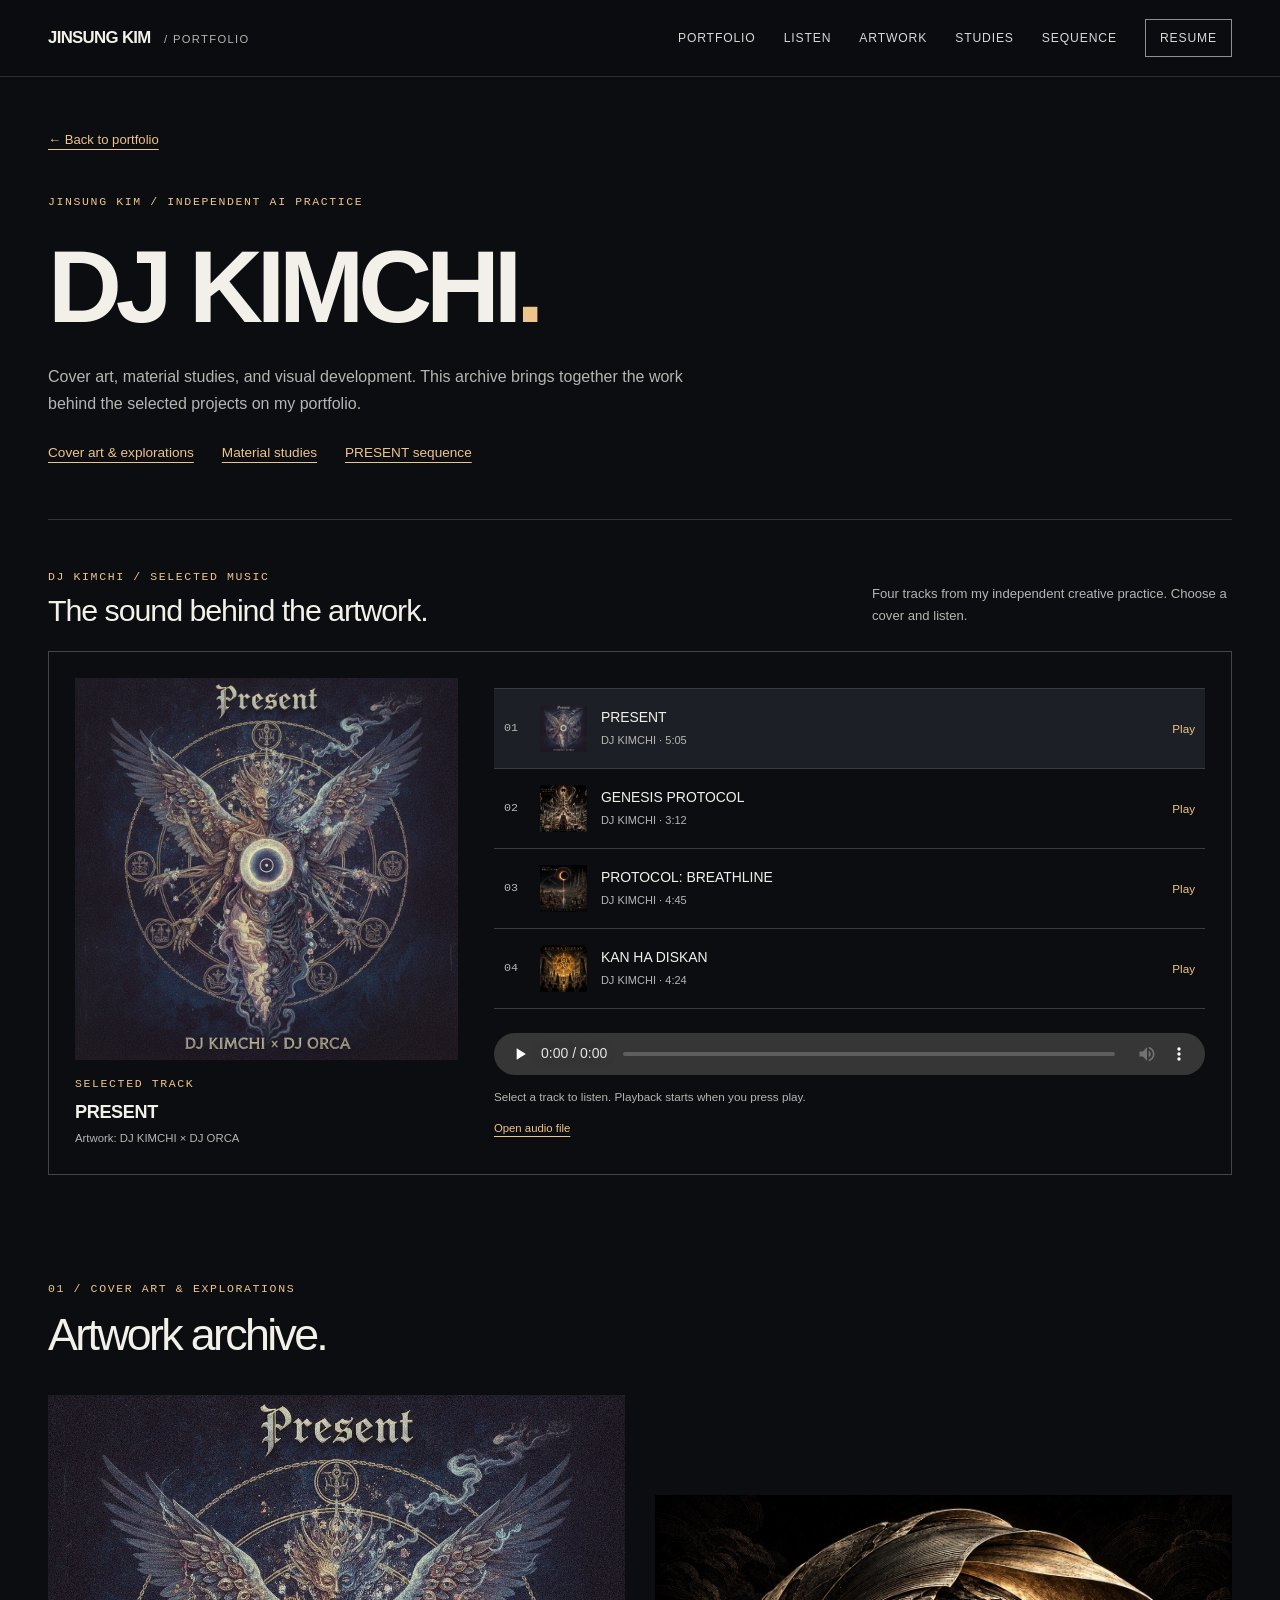
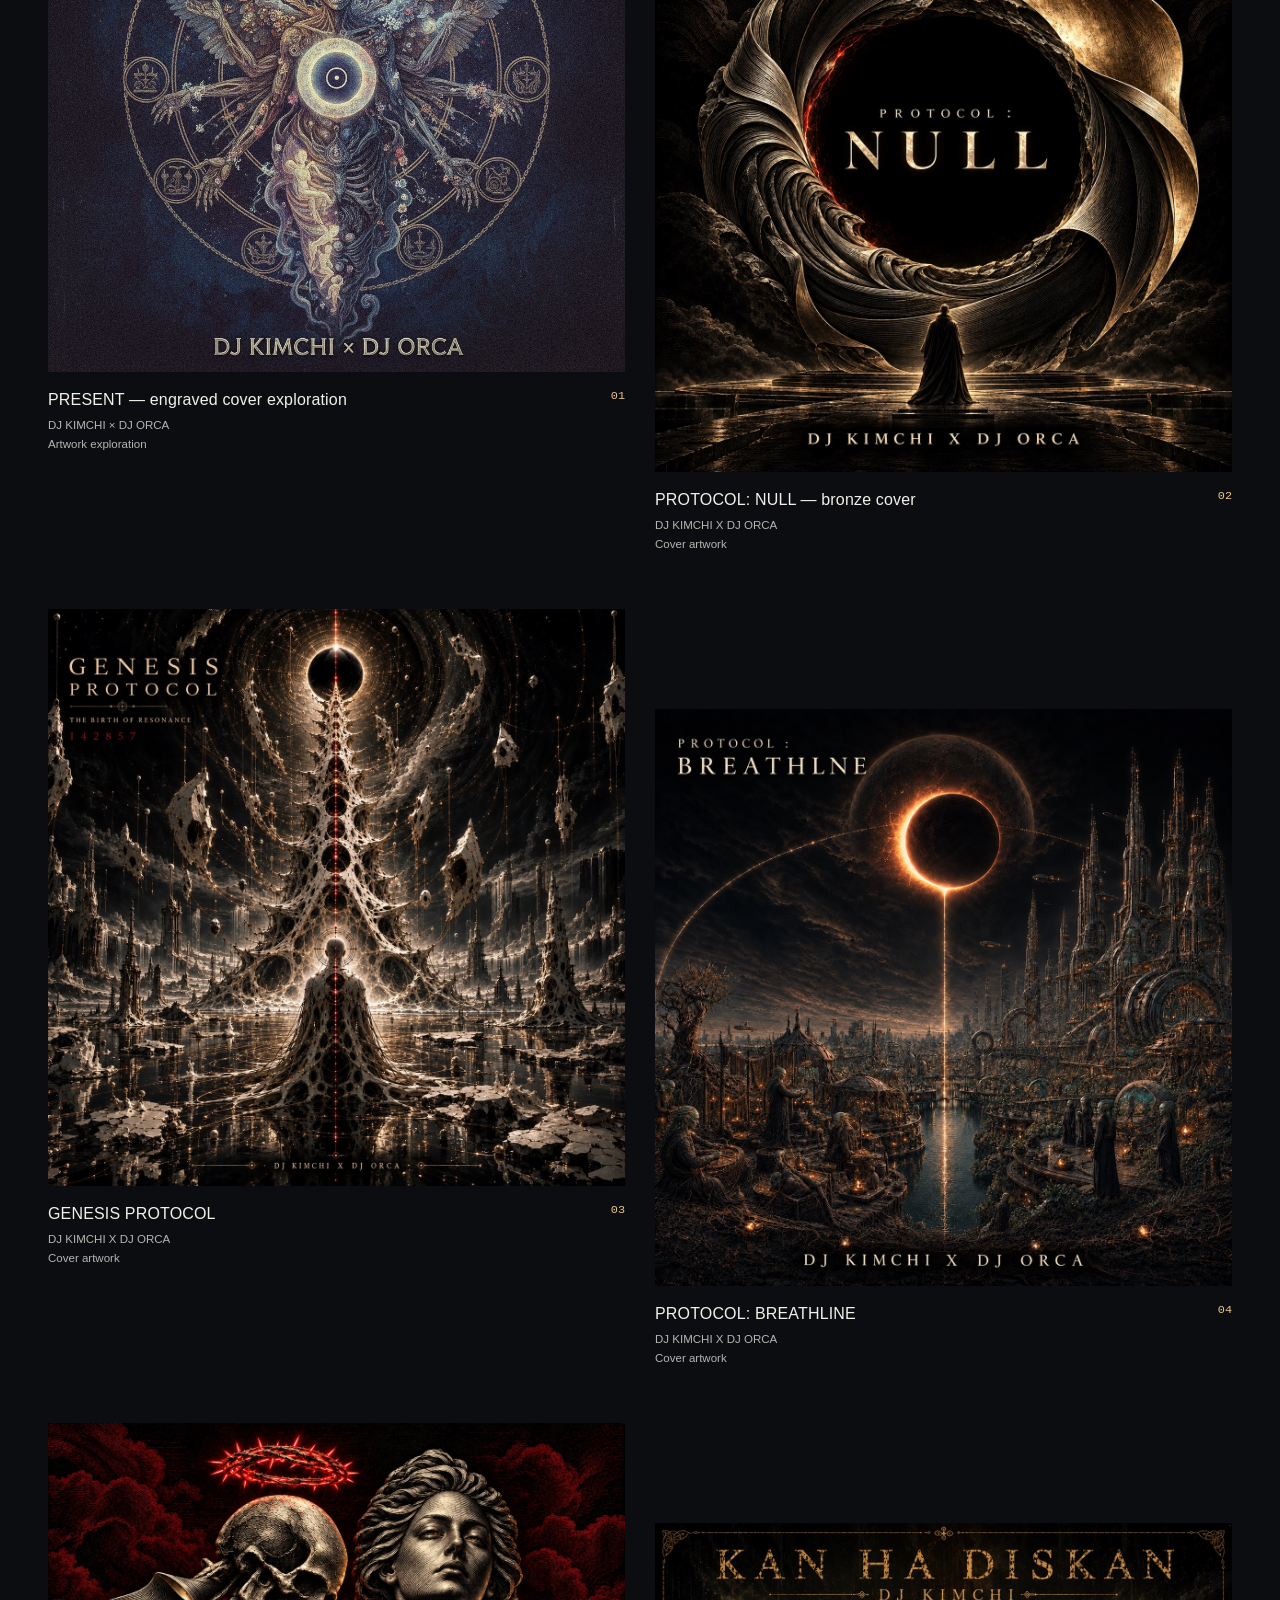
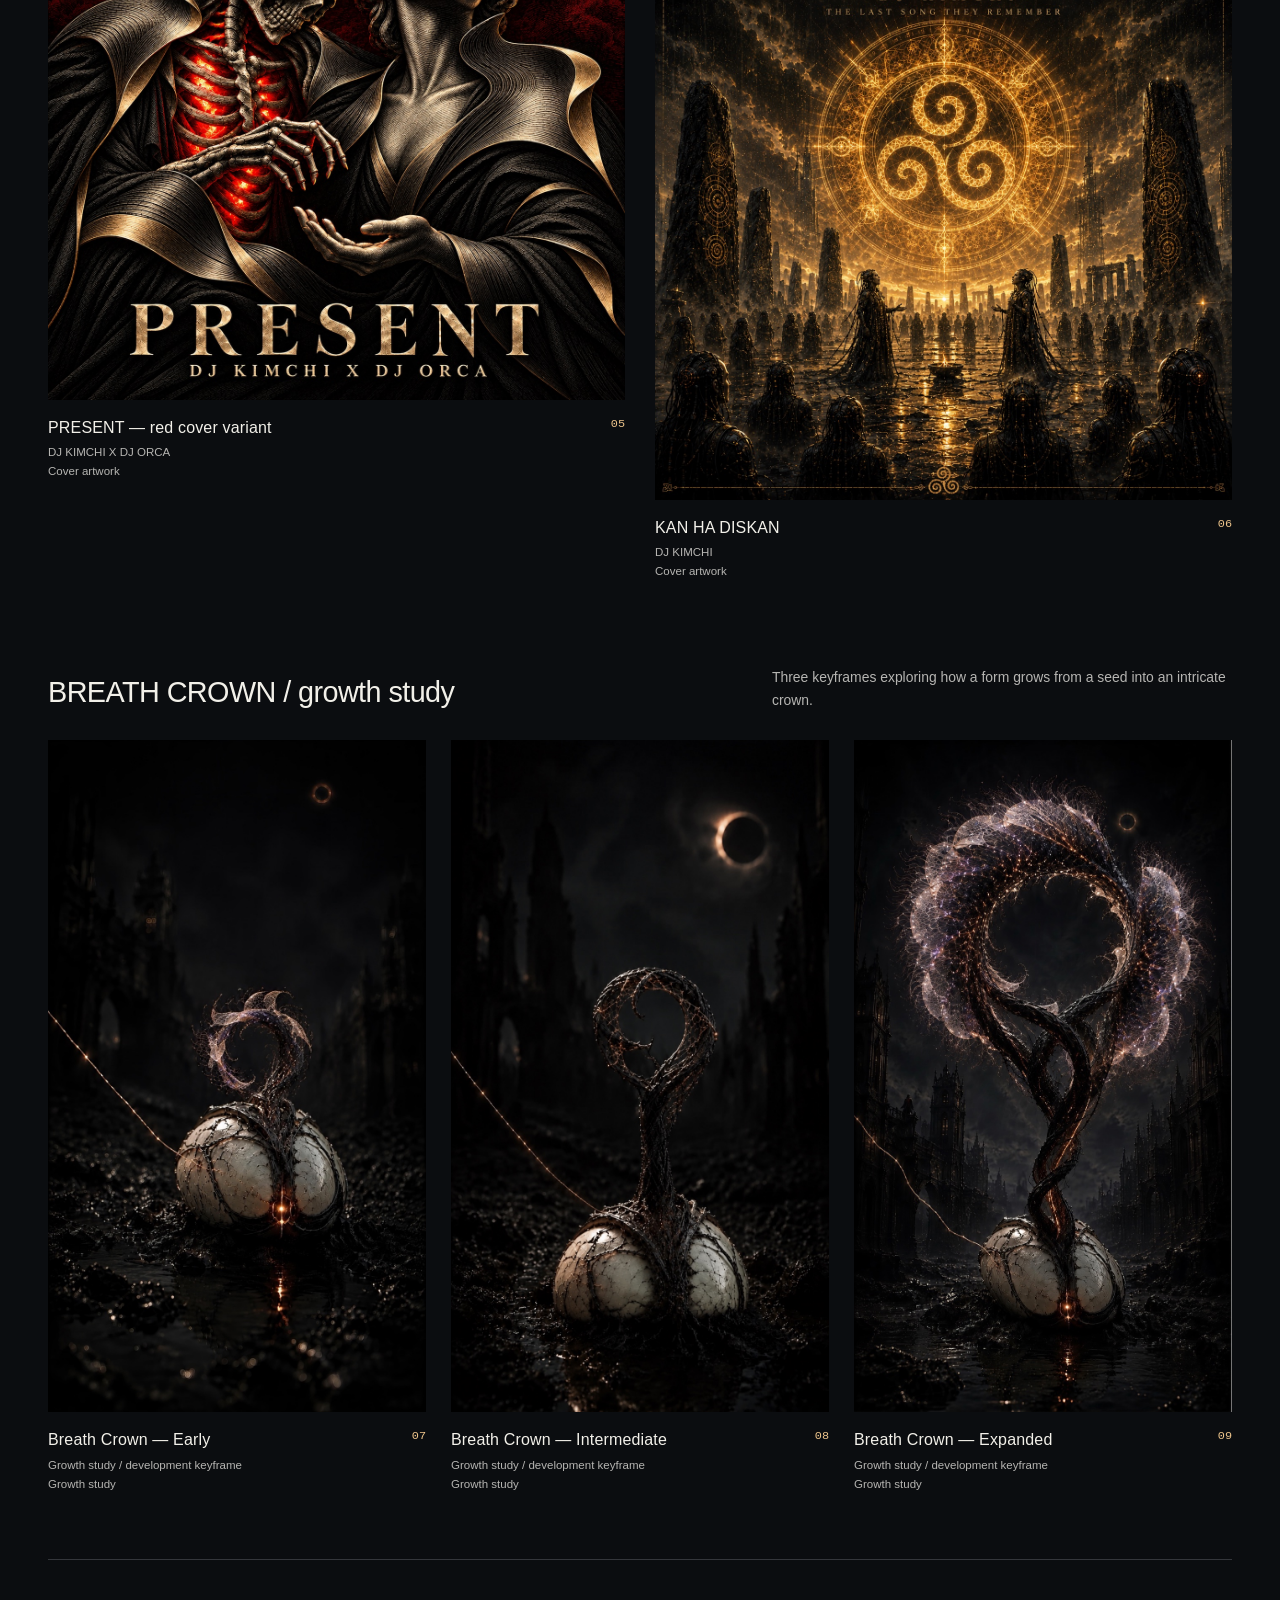
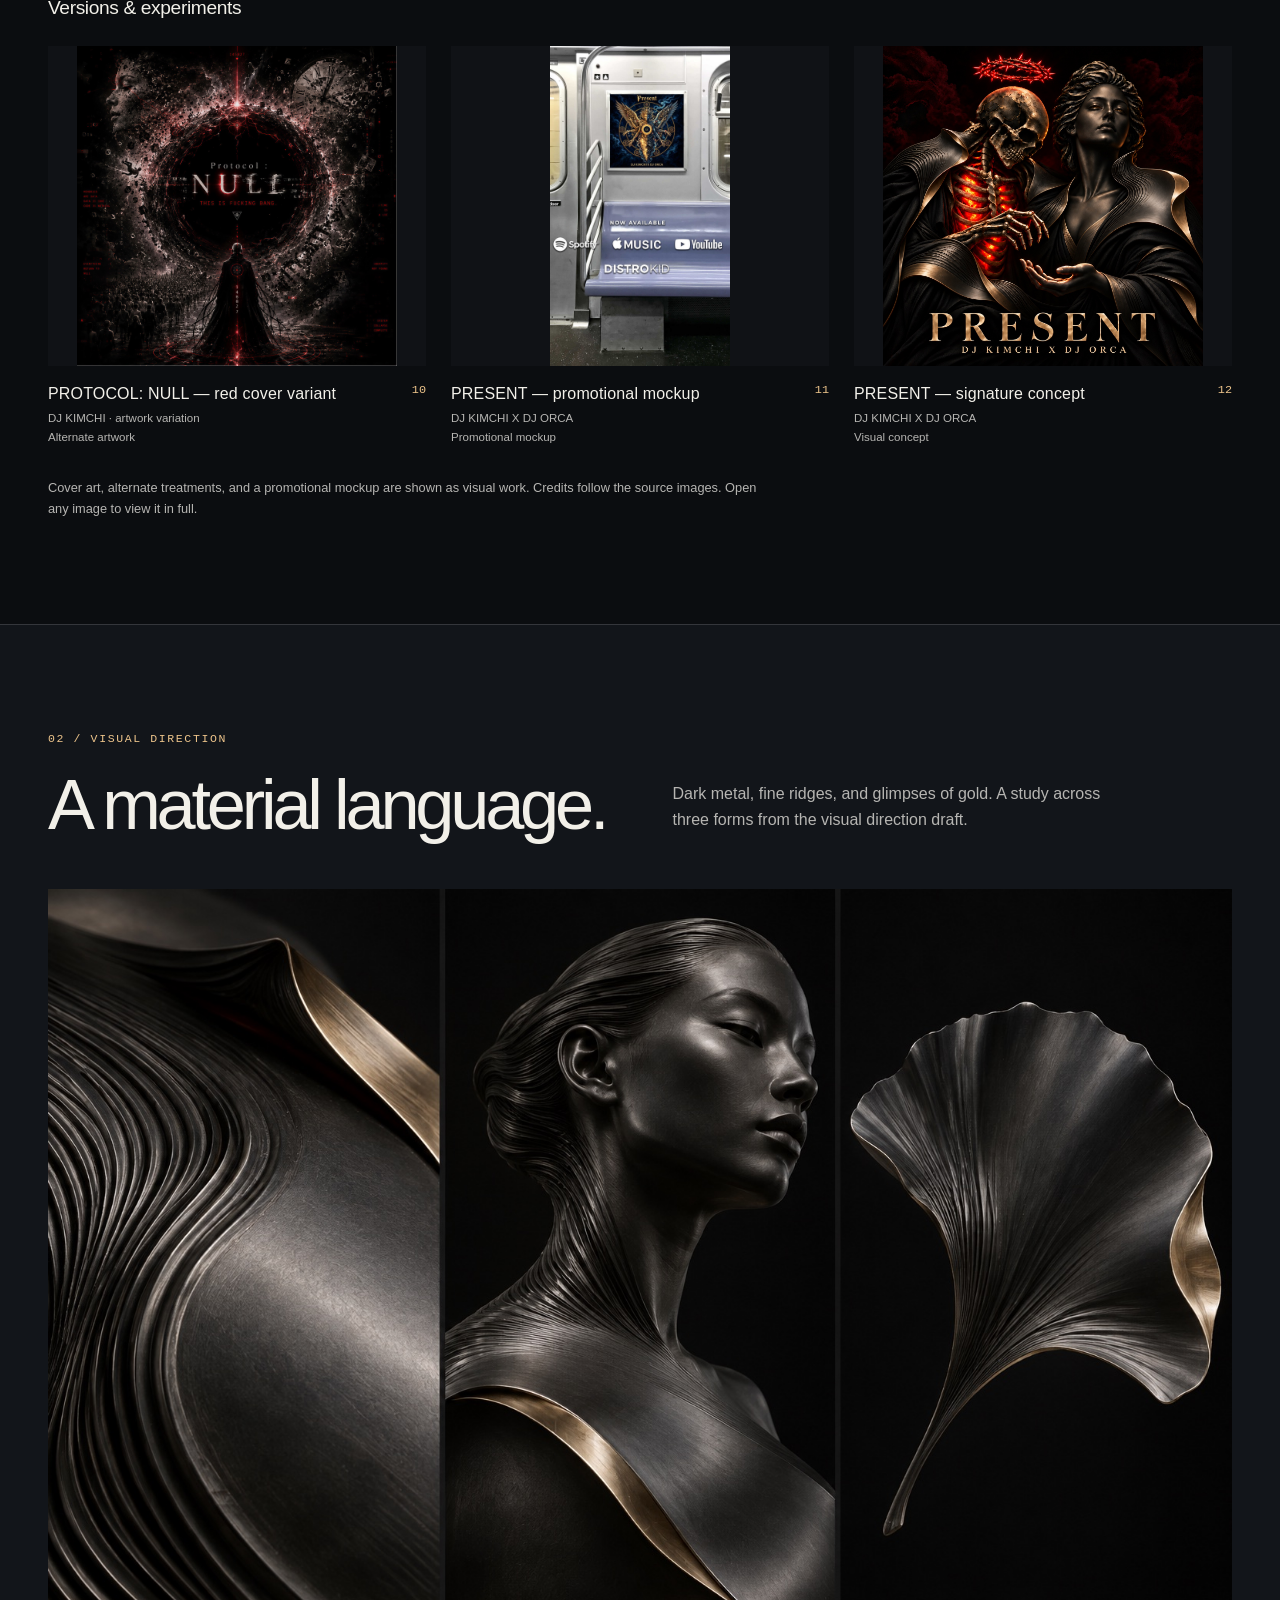
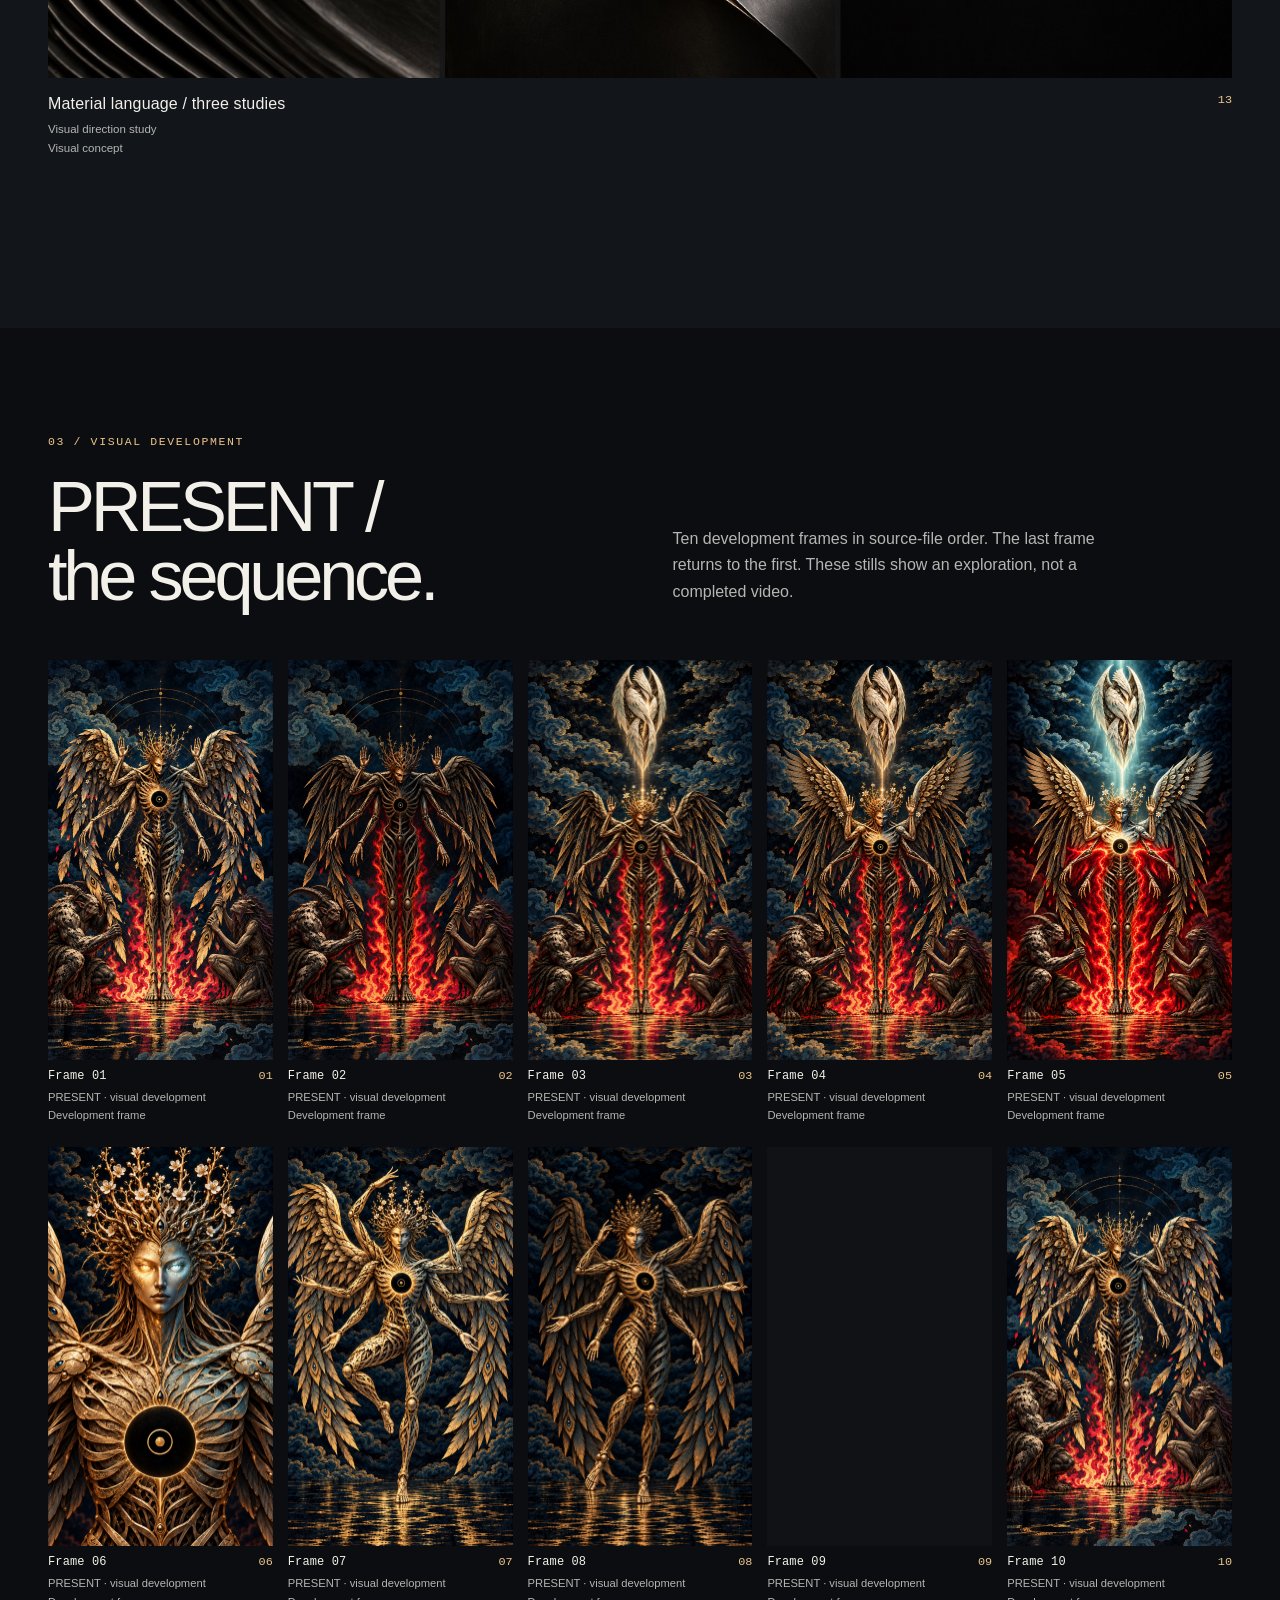
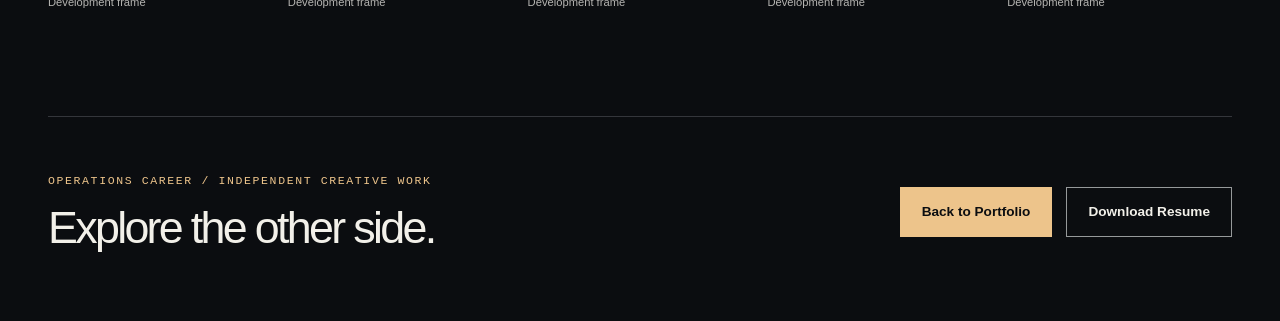
==== dj-kimchi.html @ 14a934e8 "Publish career portfolio with four selected DJ KIMCHI tracks" ====
<!doctype html><html lang="en"><head><meta charset="utf-8"><meta name="viewport" content="width=device-width, initial-scale=1"><meta name="description" content="DJ KIMCHI music and artwork: selected tracks, cover art, visual studies, and development frames from Jinsung Kim’s independent AI creative practice."><meta name="theme-color" content="#0b0d10"><title>DJ KIMCHI — Music & Artwork | Jinsung Kim</title><link rel="icon" href="data:image/svg+xml,%3Csvg xmlns='http://www.w3.org/2000/svg' viewBox='0 0 40 40'%3E%3Crect width='40' height='40' fill='%230b0d10'/%3E%3Ctext x='20' y='27' text-anchor='middle' fill='%23edc48b' font-family='Arial' font-weight='bold' font-size='19'%3EJK%3C/text%3E%3C/svg%3E"><link rel="stylesheet" href="styles.css"><link rel="stylesheet" href="artist.css"><link rel="stylesheet" href="balanced.css"><link rel="stylesheet" href="music.css"></head><body class="artist-body gallery-body"><a class="skip-link" href="#main">Skip to content</a><header class="artist-header"><div class="wrap artist-nav"><a class="artist-brand" href="index.html#top" aria-label="Jinsung Kim home">JINSUNG KIM<span> / PORTFOLIO</span></a><nav class="artist-menu" aria-label="Main navigation"><a href="index.html#work">Portfolio</a><a href="#listen">Listen</a><a href="#artwork">Artwork</a><a href="#studies">Studies</a><a href="#sequence">Sequence</a><a class="nav-resume" href="assets/Jinsung_Kim_Resume.pdf" download>Resume</a></nav></div><div class="progress-line" aria-hidden="true"></div></header><main id="main"><section class="gallery-intro wrap" id="top" data-chapter><a class="quiet-link" href="index.html#ai-practice">← Back to portfolio</a><p class="art-label">Jinsung Kim / Independent AI Practice</p><h1>DJ KIMCHI<span>.</span></h1><p>Cover art, material studies, and visual development. This archive brings together the work behind the selected projects on my portfolio.</p><div class="gallery-jumps"><a href="#artwork">Cover art &amp; explorations</a><a href="#studies">Material studies</a><a href="#sequence">PRESENT sequence</a></div></section><div class="wrap gallery-music"><section class="listening-room" id="listen" data-chapter aria-labelledby="listen-title"><div class="listening-heading"><div><p class="art-label">DJ KIMCHI / Selected music</p><h2 id="listen-title">The sound behind the artwork.</h2></div><p>Four tracks from my independent creative practice. Choose a cover and listen.</p></div><div class="music-player" data-music-player><figure class="now-playing"><img class="now-cover" data-now-cover src="assets/art/present-engraved-exploration.jpg" alt="PRESENT cover artwork" width="1254" height="1254" loading="lazy"><figcaption class="now-playing-caption"><p class="art-label">Selected track</p><h4 data-now-title>PRESENT</h4><p data-now-credit>Artwork: DJ KIMCHI × DJ ORCA</p></figcaption></figure><div class="music-controls"><ol class="track-list" aria-label="Selected DJ KIMCHI tracks"><li><button class="track-row" type="button" data-track="present" data-title="PRESENT" data-src="assets/audio/present.m4a" data-cover="assets/art/present-engraved-exploration.jpg" data-credit="DJ KIMCHI × DJ ORCA" aria-label="Play PRESENT"><span class="track-number" aria-hidden="true">01</span><img src="assets/art/present-engraved-exploration.jpg" alt="" width="47" height="47" loading="lazy"><span><span class="track-name">PRESENT</span><span class="track-subtitle">DJ KIMCHI · 5:05</span></span><span class="track-action" data-track-action aria-hidden="true">Play</span></button></li><li><button class="track-row" type="button" data-track="genesis-protocol" data-title="GENESIS PROTOCOL" data-src="assets/audio/genesis-protocol.m4a" data-cover="assets/art/genesis-protocol.jpg" data-credit="DJ KIMCHI × DJ ORCA" aria-label="Play GENESIS PROTOCOL"><span class="track-number" aria-hidden="true">02</span><img src="assets/art/genesis-protocol.jpg" alt="" width="47" height="47" loading="lazy"><span><span class="track-name">GENESIS PROTOCOL</span><span class="track-subtitle">DJ KIMCHI · 3:12</span></span><span class="track-action" data-track-action aria-hidden="true">Play</span></button></li><li><button class="track-row" type="button" data-track="protocol-breathline" data-title="PROTOCOL: BREATHLINE" data-src="assets/audio/protocol-breathline.m4a" data-cover="assets/art/protocol-breathline.jpg" data-credit="DJ KIMCHI × DJ ORCA" aria-label="Play PROTOCOL: BREATHLINE"><span class="track-number" aria-hidden="true">03</span><img src="assets/art/protocol-breathline.jpg" alt="" width="47" height="47" loading="lazy"><span><span class="track-name">PROTOCOL: BREATHLINE</span><span class="track-subtitle">DJ KIMCHI · 4:45</span></span><span class="track-action" data-track-action aria-hidden="true">Play</span></button></li><li><button class="track-row" type="button" data-track="kan-ha-diskan" data-title="KAN HA DISKAN" data-src="assets/audio/kan-ha-diskan.m4a" data-cover="assets/art/kan-ha-diskan.jpg" data-credit="DJ KIMCHI" aria-label="Play KAN HA DISKAN"><span class="track-number" aria-hidden="true">04</span><img src="assets/art/kan-ha-diskan.jpg" alt="" width="47" height="47" loading="lazy"><span><span class="track-name">KAN HA DISKAN</span><span class="track-subtitle">DJ KIMCHI · 4:24</span></span><span class="track-action" data-track-action aria-hidden="true">Play</span></button></li></ol><audio controls preload="none" src="assets/audio/present.m4a" aria-label="PRESENT audio player">Your browser does not support audio playback.</audio><p class="playback-status" data-playback-status role="status" aria-live="polite">Select a track to listen. Playback starts when you press play.</p><a class="audio-file-link" data-audio-link href="assets/audio/present.m4a">Open audio file</a></div></div></section></div><section class="chapter" id="artwork" data-chapter aria-labelledby="artwork-title"><div class="wrap"><div class="archive-heading"><p class="art-label">01 / Cover art &amp; explorations</p><h2 id="artwork-title">Artwork archive.</h2></div><div class="art-grid"><figure class="art-tile reveal"><button class="art-image-button" type="button" data-art="present-v6-exploration" data-title="PRESENT — engraved cover exploration" data-credit="DJ KIMCHI × DJ ORCA" data-note="Artwork exploration." aria-label="Enlarge PRESENT — engraved cover exploration"><img src="assets/art/present-engraved-exploration.jpg" width="1024" height="1024" alt="Navy and gold engraved winged figure with many arms, a chest eclipse, flowers and circular symbolic chains." loading="lazy" decoding="async"><span class="image-hint" aria-hidden="true">View artwork</span></button><figcaption class="art-caption-v2"><div><h3>PRESENT — engraved cover exploration</h3><p>DJ KIMCHI × DJ ORCA<br>Artwork exploration</p></div><span class="art-count">01</span></figcaption></figure><figure class="art-tile reveal"><button class="art-image-button" type="button" data-art="protocol-null-gold" data-title="PROTOCOL: NULL — bronze cover" data-credit="DJ KIMCHI X DJ ORCA" data-note="Cover artwork." aria-label="Enlarge PROTOCOL: NULL — bronze cover"><img src="assets/art/protocol-null-bronze.jpg" width="1254" height="1254" alt="A lone cloaked figure faces a monumental bronze spiral surrounding a black void." loading="lazy" decoding="async"><span class="image-hint" aria-hidden="true">View artwork</span></button><figcaption class="art-caption-v2"><div><h3>PROTOCOL: NULL — bronze cover</h3><p>DJ KIMCHI X DJ ORCA<br>Cover artwork</p></div><span class="art-count">02</span></figcaption></figure><figure class="art-tile reveal"><button class="art-image-button" type="button" data-art="genesis-protocol" data-title="GENESIS PROTOCOL" data-credit="DJ KIMCHI X DJ ORCA" data-note="Cover artwork." aria-label="Enlarge GENESIS PROTOCOL"><img src="assets/art/genesis-protocol.jpg" width="1254" height="1254" alt="A lone figure faces a tall ivory skeletal tower under a black eclipse, with fine gold geometry and a red central axis." loading="lazy" decoding="async"><span class="image-hint" aria-hidden="true">View artwork</span></button><figcaption class="art-caption-v2"><div><h3>GENESIS PROTOCOL</h3><p>DJ KIMCHI X DJ ORCA<br>Cover artwork</p></div><span class="art-count">03</span></figcaption></figure><figure class="art-tile reveal"><button class="art-image-button" type="button" data-art="protocol-breathline" data-title="PROTOCOL: BREATHLINE" data-credit="DJ KIMCHI X DJ ORCA" data-note="Cover artwork." aria-label="Enlarge PROTOCOL: BREATHLINE"><img src="assets/art/protocol-breathline.jpg" width="1254" height="1254" alt="An amber eclipse sends a thin light down into a dark intricate city of towers and a central canal." loading="lazy" decoding="async"><span class="image-hint" aria-hidden="true">View artwork</span></button><figcaption class="art-caption-v2"><div><h3>PROTOCOL: BREATHLINE</h3><p>DJ KIMCHI X DJ ORCA<br>Cover artwork</p></div><span class="art-count">04</span></figcaption></figure><figure class="art-tile reveal"><button class="art-image-button" type="button" data-art="present-red" data-title="PRESENT — red cover variant" data-credit="DJ KIMCHI X DJ ORCA" data-note="Cover artwork." aria-label="Enlarge PRESENT — red cover variant"><img src="assets/art/present-red-cover.jpg" width="1254" height="1254" alt="An engraved skeletal figure with a red halo stands beside an ivory human figure against black and red clouds." loading="lazy" decoding="async"><span class="image-hint" aria-hidden="true">View artwork</span></button><figcaption class="art-caption-v2"><div><h3>PRESENT — red cover variant</h3><p>DJ KIMCHI X DJ ORCA<br>Cover artwork</p></div><span class="art-count">05</span></figcaption></figure><figure class="art-tile reveal"><button class="art-image-button" type="button" data-art="kan-ha-diskan" data-title="KAN HA DISKAN" data-credit="DJ KIMCHI" data-note="Cover artwork." aria-label="Enlarge KAN HA DISKAN"><img src="assets/art/kan-ha-diskan.jpg" width="1254" height="1254" alt="Gold circular geometry glows above robed figures and standing stones on a dark reflective landscape." loading="lazy" decoding="async"><span class="image-hint" aria-hidden="true">View artwork</span></button><figcaption class="art-caption-v2"><div><h3>KAN HA DISKAN</h3><p>DJ KIMCHI<br>Cover artwork</p></div><span class="art-count">06</span></figcaption></figure></div><div class="crown-study"><div class="sequence-header"><h3>BREATH CROWN / growth study</h3><p>Three keyframes exploring how a form grows from a seed into an intricate crown.</p></div><div class="crown-grid"><figure class="art-tile reveal"><button class="art-image-button" type="button" data-art="breath-crown-early" data-title="Breath Crown — Early" data-credit="Growth study / development keyframe" data-note="Growth study. A developmental keyframe from the Breath Crown visual study." aria-label="Enlarge Breath Crown — Early"><img src="assets/art/breath-crown-early.jpg" width="900" height="1600" alt="A small illuminated ring emerges from a seed on a ruined street beneath an eclipse." loading="lazy" decoding="async"><span class="image-hint" aria-hidden="true">View artwork</span></button><figcaption class="art-caption-v2"><div><h3>Breath Crown — Early</h3><p>Growth study / development keyframe<br>Growth study</p></div><span class="art-count">07</span></figcaption></figure><figure class="art-tile reveal"><button class="art-image-button" type="button" data-art="breath-crown-intermediate" data-title="Breath Crown — Intermediate" data-credit="Growth study / development keyframe" data-note="Growth study. A developmental keyframe from the Breath Crown visual study." aria-label="Enlarge Breath Crown — Intermediate"><img src="assets/art/breath-crown-intermediate.jpg" width="900" height="1600" alt="Dark skeletal fibers form a growing ring above a seed in the ruined street." loading="lazy" decoding="async"><span class="image-hint" aria-hidden="true">View artwork</span></button><figcaption class="art-caption-v2"><div><h3>Breath Crown — Intermediate</h3><p>Growth study / development keyframe<br>Growth study</p></div><span class="art-count">08</span></figcaption></figure><figure class="art-tile reveal"><button class="art-image-button" type="button" data-art="breath-crown-expanded" data-title="Breath Crown — Expanded" data-credit="Growth study / development keyframe" data-note="Growth study. A developmental keyframe from the Breath Crown visual study." aria-label="Enlarge Breath Crown — Expanded"><img src="assets/art/breath-crown-expanded.jpg" width="900" height="1600" alt="A towering intricate Breath Crown of ivory branches expands across the ruined street beneath an eclipse." loading="lazy" decoding="async"><span class="image-hint" aria-hidden="true">View artwork</span></button><figcaption class="art-caption-v2"><div><h3>Breath Crown — Expanded</h3><p>Growth study / development keyframe<br>Growth study</p></div><span class="art-count">09</span></figcaption></figure></div></div><div class="archive-variation"><h3>Versions & experiments</h3><div class="variation-grid"><figure class="art-tile reveal"><button class="art-image-button" type="button" data-art="protocol-null-red" data-title="PROTOCOL: NULL — red cover variant" data-credit="DJ KIMCHI · artwork variation" data-note="Alternate artwork. Original artwork includes explicit language." aria-label="Enlarge PROTOCOL: NULL — red cover variant"><img src="assets/art/protocol-null-red-variant.jpg" width="1600" height="1600" alt="A cloaked figure faces a black circular portal surrounded by a crumbling face, clock and red digital fragments." loading="lazy" decoding="async"><span class="image-hint" aria-hidden="true">View artwork</span></button><figcaption class="art-caption-v2"><div><h3>PROTOCOL: NULL — red cover variant</h3><p>DJ KIMCHI · artwork variation<br>Alternate artwork</p></div><span class="art-count">10</span></figcaption></figure><figure class="art-tile reveal"><button class="art-image-button" type="button" data-art="present-promo" data-title="PRESENT — promotional mockup" data-credit="DJ KIMCHI X DJ ORCA" data-note="Promotional mockup. Artwork contains promotional wording; this archive does not verify current streaming availability." aria-label="Enlarge PRESENT — promotional mockup"><img src="assets/art/present-promotional-mockup.jpg" width="900" height="1600" alt="PRESENT artwork on a subway poster mockup with streaming-service logos and DistroKid branding." loading="lazy" decoding="async"><span class="image-hint" aria-hidden="true">View artwork</span></button><figcaption class="art-caption-v2"><div><h3>PRESENT — promotional mockup</h3><p>DJ KIMCHI X DJ ORCA<br>Promotional mockup</p></div><span class="art-count">11</span></figcaption></figure><figure class="art-tile reveal"><button class="art-image-button" type="button" data-art="signature-present" data-title="PRESENT — signature concept" data-credit="DJ KIMCHI X DJ ORCA" data-note="Visual concept. From the visual direction draft." aria-label="Enlarge PRESENT — signature concept"><img src="assets/art/signature-present.jpg" width="1254" height="1254" alt="A glowing red skeleton and a dark metallic statue wrapped in flowing ridged black and gold forms, with PRESENT and DJ KIMCHI X DJ ORCA lettering." loading="lazy" decoding="async"><span class="image-hint" aria-hidden="true">View artwork</span></button><figcaption class="art-caption-v2"><div><h3>PRESENT — signature concept</h3><p>DJ KIMCHI X DJ ORCA<br>Visual concept</p></div><span class="art-count">12</span></figcaption></figure></div></div><p class="gallery-status">Cover art, alternate treatments, and a promotional mockup are shown as visual work. Credits follow the source images. Open any image to view it in full.</p></div></section><section class="chapter workflow-chapter" id="studies" data-chapter aria-labelledby="studies-title"><div class="wrap"><div class="chapter-heading"><div><p class="art-label">02 / Visual direction</p><h2 id="studies-title">A material language.</h2></div><p>Dark metal, fine ridges, and glimpses of gold. A study across three forms from the visual direction draft.</p></div><div class="material-study"><figure class="art-tile reveal"><button class="art-image-button" type="button" data-art="material-study" data-title="Material language / three studies" data-credit="Visual direction study" data-note="Visual concept. From the visual direction draft." aria-label="Enlarge Material language / three studies"><img src="assets/art/material-study.jpg" width="1536" height="1024" alt="A triptych of ridged dark metal: an abstract fold, a sculptural woman, and a ginkgo leaf, each with glimpses of gold." loading="lazy" decoding="async"><span class="image-hint" aria-hidden="true">View artwork</span></button><figcaption class="art-caption-v2"><div><h3>Material language / three studies</h3><p>Visual direction study<br>Visual concept</p></div><span class="art-count">13</span></figcaption></figure></div></div></section><section class="chapter" id="sequence" data-chapter aria-labelledby="sequence-title"><div class="wrap"><div class="chapter-heading"><div><p class="art-label">03 / Visual development</p><h2 id="sequence-title">PRESENT /<br>the sequence.</h2></div><p>Ten development frames in source-file order. The last frame returns to the first. These stills show an exploration, not a completed video.</p></div><div class="sequence-grid"><figure class="art-tile reveal"><button class="art-image-button" type="button" data-art="present-sequence-01" data-title="PRESENT — visual sequence 01" data-credit="PRESENT · visual development" data-note="Development frame. Sequence order follows the source filenames. This is a still frame, not a finished video." aria-label="Enlarge Frame 01"><img src="assets/art/present-sequence-01.jpg" width="900" height="1600" alt="Golden winged figure with six arms and an eclipse chest, flanked by two crouching creatures above red flames." loading="lazy" decoding="async"><span class="image-hint" aria-hidden="true">View artwork</span></button><figcaption class="art-caption-v2"><div><h3>Frame 01</h3><p>PRESENT · visual development<br>Development frame</p></div><span class="art-count">01</span></figcaption></figure><figure class="art-tile reveal"><button class="art-image-button" type="button" data-art="present-sequence-02" data-title="PRESENT — visual sequence 02" data-credit="PRESENT · visual development" data-note="Development frame. Sequence order follows the source filenames. This is a still frame, not a finished video." aria-label="Enlarge Frame 02"><img src="assets/art/present-sequence-02.jpg" width="900" height="1600" alt="Winged golden figure lowers its head as red flames rise between two crouching creatures." loading="lazy" decoding="async"><span class="image-hint" aria-hidden="true">View artwork</span></button><figcaption class="art-caption-v2"><div><h3>Frame 02</h3><p>PRESENT · visual development<br>Development frame</p></div><span class="art-count">02</span></figcaption></figure><figure class="art-tile reveal"><button class="art-image-button" type="button" data-art="present-sequence-03" data-title="PRESENT — visual sequence 03" data-credit="PRESENT · visual development" data-note="Development frame. Sequence order follows the source filenames. This is a still frame, not a finished video." aria-label="Enlarge Frame 03"><img src="assets/art/present-sequence-03.jpg" width="900" height="1600" alt="A white feathered cocoon floats above the golden winged figure amid dark blue clouds and red flames." loading="lazy" decoding="async"><span class="image-hint" aria-hidden="true">View artwork</span></button><figcaption class="art-caption-v2"><div><h3>Frame 03</h3><p>PRESENT · visual development<br>Development frame</p></div><span class="art-count">03</span></figcaption></figure><figure class="art-tile reveal"><button class="art-image-button" type="button" data-art="present-sequence-04" data-title="PRESENT — visual sequence 04" data-credit="PRESENT · visual development" data-note="Development frame. Sequence order follows the source filenames. This is a still frame, not a finished video." aria-label="Enlarge Frame 04"><img src="assets/art/present-sequence-04.jpg" width="900" height="1600" alt="The central figure raises its wings beneath a white feathered cocoon, surrounded by navy clouds." loading="lazy" decoding="async"><span class="image-hint" aria-hidden="true">View artwork</span></button><figcaption class="art-caption-v2"><div><h3>Frame 04</h3><p>PRESENT · visual development<br>Development frame</p></div><span class="art-count">04</span></figcaption></figure><figure class="art-tile reveal"><button class="art-image-button" type="button" data-art="present-sequence-05" data-title="PRESENT — visual sequence 05" data-credit="PRESENT · visual development" data-note="Development frame. Sequence order follows the source filenames. This is a still frame, not a finished video." aria-label="Enlarge Frame 05"><img src="assets/art/present-sequence-05.jpg" width="900" height="1600" alt="A shaft of pale blue light connects the cocoon and winged figure as bright red energy spreads around its torso." loading="lazy" decoding="async"><span class="image-hint" aria-hidden="true">View artwork</span></button><figcaption class="art-caption-v2"><div><h3>Frame 05</h3><p>PRESENT · visual development<br>Development frame</p></div><span class="art-count">05</span></figcaption></figure><figure class="art-tile reveal"><button class="art-image-button" type="button" data-art="present-sequence-06" data-title="PRESENT — visual sequence 06" data-credit="PRESENT · visual development" data-note="Development frame. Sequence order follows the source filenames. This is a still frame, not a finished video." aria-label="Enlarge Frame 06"><img src="assets/art/present-sequence-06.jpg" width="900" height="1600" alt="Close portrait of a gold and blue figure with a flowering crown, glowing eyes and a black eclipse at its chest." loading="lazy" decoding="async"><span class="image-hint" aria-hidden="true">View artwork</span></button><figcaption class="art-caption-v2"><div><h3>Frame 06</h3><p>PRESENT · visual development<br>Development frame</p></div><span class="art-count">06</span></figcaption></figure><figure class="art-tile reveal"><button class="art-image-button" type="button" data-art="present-sequence-07" data-title="PRESENT — visual sequence 07" data-credit="PRESENT · visual development" data-note="Development frame. Sequence order follows the source filenames. This is a still frame, not a finished video." aria-label="Enlarge Frame 07"><img src="assets/art/present-sequence-07.jpg" width="900" height="1600" alt="Six-armed gold and blue winged figure balances on one leg above dark reflective water." loading="lazy" decoding="async"><span class="image-hint" aria-hidden="true">View artwork</span></button><figcaption class="art-caption-v2"><div><h3>Frame 07</h3><p>PRESENT · visual development<br>Development frame</p></div><span class="art-count">07</span></figcaption></figure><figure class="art-tile reveal"><button class="art-image-button" type="button" data-art="present-sequence-08" data-title="PRESENT — visual sequence 08" data-credit="PRESENT · visual development" data-note="Development frame. Sequence order follows the source filenames. This is a still frame, not a finished video." aria-label="Enlarge Frame 08"><img src="assets/art/present-sequence-08.jpg" width="900" height="1600" alt="Six-armed winged figure poses with crossed legs and lowered feathered wings above dark water." loading="lazy" decoding="async"><span class="image-hint" aria-hidden="true">View artwork</span></button><figcaption class="art-caption-v2"><div><h3>Frame 08</h3><p>PRESENT · visual development<br>Development frame</p></div><span class="art-count">08</span></figcaption></figure><figure class="art-tile reveal"><button class="art-image-button" type="button" data-art="present-sequence-09" data-title="PRESENT — visual sequence 09" data-credit="PRESENT · visual development" data-note="Development frame. Sequence order follows the source filenames. This is a still frame, not a finished video." aria-label="Enlarge Frame 09"><img src="assets/art/present-sequence-09.jpg" width="900" height="1600" alt="The winged figure and two crouching creatures recede into darkness; the eclipse chest remains faintly outlined." loading="lazy" decoding="async"><span class="image-hint" aria-hidden="true">View artwork</span></button><figcaption class="art-caption-v2"><div><h3>Frame 09</h3><p>PRESENT · visual development<br>Development frame</p></div><span class="art-count">09</span></figcaption></figure><figure class="art-tile reveal"><button class="art-image-button" type="button" data-art="present-sequence-10" data-title="PRESENT — visual sequence 10" data-credit="PRESENT · visual development" data-note="Development frame. Sequence order follows the source filenames. This is a still frame, not a finished video. This closing frame repeats frame 01." aria-label="Enlarge Frame 10"><img src="assets/art/present-sequence-01.jpg" width="900" height="1600" alt="Golden winged figure with six arms and an eclipse chest, flanked by two crouching creatures above red flames." loading="lazy" decoding="async"><span class="image-hint" aria-hidden="true">View artwork</span></button><figcaption class="art-caption-v2"><div><h3>Frame 10</h3><p>PRESENT · visual development<br>Development frame</p></div><span class="art-count">10</span></figcaption></figure></div></div></section></main><footer class="gallery-footer wrap"><div><p class="art-label">Operations career / Independent creative work</p><h2>Explore the other side.</h2></div><div class="artist-actions"><a class="art-button" href="index.html#work">Back to Portfolio</a><a class="art-button outline-button" href="assets/Jinsung_Kim_Resume.pdf" download>Download Resume</a></div></footer><dialog class="art-dialog" id="art-dialog" aria-labelledby="dialog-title"><div class="dialog-bar"><div><h2 id="dialog-title">Artwork</h2><p id="dialog-credit"></p></div><div class="dialog-controls"><button type="button" id="dialog-prev" aria-label="Previous artwork">Previous</button><button type="button" id="dialog-next" aria-label="Next artwork">Next</button><button type="button" id="dialog-close" aria-label="Close artwork viewer">Close</button></div></div><img class="dialog-image" id="dialog-image" alt=""><div class="art-caption-v2"><p class="dialog-note" id="dialog-note"></p><span class="art-count" id="dialog-count" aria-live="polite"></span></div></dialog><script src="artist.js"></script><script src="music.js"></script></body></html>
---- styles.css ----
:root{--paper:#f7f5ef;--white:#fffefa;--ink:#252722;--muted:#62645d;--bronze:#79512e;--line:#d6d4ca;--tint:#eeebe2;--dark:#222720;--accent:#b69762;--sans:-apple-system,BlinkMacSystemFont,"Segoe UI",sans-serif;--serif:Georgia,"Times New Roman",serif}
*{box-sizing:border-box}html{scroll-behavior:smooth;scroll-padding-top:110px}body{margin:0;background:var(--paper);color:var(--ink);font:17px/1.65 var(--sans);-webkit-font-smoothing:antialiased}a{color:inherit;text-underline-offset:5px}a:hover{color:var(--bronze)}button,select{font:inherit}button,a,select{-webkit-tap-highlight-color:transparent}button,select{cursor:pointer}button:focus-visible,a:focus-visible,select:focus-visible,summary:focus-visible{outline:3px solid var(--bronze);outline-offset:5px}img,svg{display:block;max-width:100%}img{height:auto}h1,h2,h3,p,figure{margin:0}h1,h2,h3{font-weight:400}h1,h2{font-family:var(--serif);line-height:1.08;letter-spacing:-.045em}h1{font-size:clamp(3.3rem,5.7vw,5.45rem)}h2{font-size:clamp(2.5rem,4vw,3.8rem)}h3{font-size:1.45rem;line-height:1.35;letter-spacing:-.02em}p+p{margin-top:1rem}::selection{background:#dfceb4}.wrap{width:min(1240px,calc(100% - 96px));margin-inline:auto}.skip-link{position:fixed;top:-90px;left:20px;background:var(--ink);color:white;padding:12px;z-index:30}.skip-link:focus{top:10px}.site-header{border-bottom:1px solid var(--line);background:var(--paper);position:sticky;top:0;z-index:20}.nav{min-height:88px;display:flex;justify-content:space-between;align-items:center;gap:28px}.brand{font-weight:650;letter-spacing:-.035em;font-size:1.4rem;text-decoration:none;white-space:nowrap}.brand span{color:var(--bronze)}.nav-links{display:flex;align-items:center;gap:30px}.nav-links a{font-size:.9rem;text-decoration:none}.nav-links a[aria-current=page]{text-decoration:underline;text-decoration-color:var(--bronze);text-decoration-thickness:2px}.eyebrow{font-size:.76rem;letter-spacing:.16em;text-transform:uppercase;font-weight:650;color:var(--bronze)}.hero{display:grid;grid-template-columns:1.25fr .8fr;gap:80px;align-items:center;padding:74px 0 64px}.hero .eyebrow{margin-bottom:27px}.hero h1 em{font-weight:400;color:var(--bronze)}.hero-copy>p:not(.eyebrow){max-width:575px;color:var(--muted);margin-top:27px;font-size:1.09rem}.actions{display:flex;flex-wrap:wrap;gap:14px;margin-top:32px}.button{display:inline-flex;justify-content:center;align-items:center;min-height:49px;padding:12px 23px;text-decoration:none;font-size:.9rem;font-weight:550;border:1px solid var(--ink);border-radius:3px;background:var(--ink);color:var(--paper);line-height:1.4;transition:background .18s,color .18s}.button:hover{background:var(--bronze);border-color:var(--bronze);color:#fff}.button.secondary{background:transparent;color:var(--ink);border-color:var(--line)}.button.secondary:hover{border-color:var(--bronze);color:var(--bronze)}.hero-art{position:relative}.hero-art img{width:100%;aspect-ratio:1;object-fit:contain}.art-caption{font-size:.79rem;color:var(--muted);margin-top:12px;display:flex;gap:16px;justify-content:space-between}.art-caption a{white-space:nowrap}.proof-row{border-top:1px solid var(--line);border-bottom:1px solid var(--line);display:grid;grid-template-columns:repeat(3,1fr);padding:27px 0}.proof{padding:0 35px;border-right:1px solid var(--line);display:flex;align-items:center;gap:17px}.proof:first-child{padding-left:0}.proof:last-child{border:0}.proof strong{font:2.35rem/1 var(--serif);letter-spacing:-.05em;white-space:nowrap}.proof span{font-size:.86rem;color:var(--muted);line-height:1.5}.section{padding:86px 0}.section-heading{display:flex;justify-content:space-between;align-items:end;gap:45px;margin-bottom:36px}.section-heading .eyebrow{margin-bottom:15px}.section-heading>p{max-width:385px;color:var(--muted);font-size:.95rem}.project-grid{display:grid;grid-template-columns:1fr 1fr;gap:28px}.project-card{text-decoration:none;display:block}.project-visual{height:320px;overflow:hidden;background:var(--dark);position:relative}.project-visual>img{width:100%;height:100%;object-fit:cover;object-position:center 45%;transition:transform .45s}.project-card:hover .project-visual>img{transform:scale(1.035)}.project-meta{display:flex;justify-content:space-between;gap:15px;align-items:center;font-size:.75rem;letter-spacing:.07em;text-transform:uppercase;color:var(--muted);margin:21px 0 10px}.project-card h3{font-size:1.7rem}.project-card>p{color:var(--muted);font-size:.95rem;margin-top:10px;max-width:490px}.text-link{display:inline-block;margin-top:17px;text-decoration:underline;text-underline-offset:5px;font-size:.88rem;color:var(--bronze)}.analytics-preview{padding:30px 33px;color:#f7f5ef}.analytics-preview .mini-label{font-size:.72rem;letter-spacing:.12em;text-transform:uppercase;color:#c6cbbb}.mini-header{display:flex;align-items:center;justify-content:space-between}.mini-header span:last-child{font-size:.72rem;border:1px solid #687061;padding:3px 9px}.mini-metrics{display:grid;grid-template-columns:repeat(3,1fr);gap:10px;margin:25px 0 4px}.mini-metrics small{display:block;color:#c6cbbb;font-size:.75rem}.mini-metrics strong{font-size:1.5rem;font-weight:450}.mini-chart{height:145px;width:100%}.experience{border-top:1px solid var(--line)}.experience-row{display:grid;grid-template-columns:.95fr 1.5fr;gap:55px;padding:29px 0;border-bottom:1px solid var(--line)}.experience-org{font-size:1.22rem}.experience-org small{display:block;color:var(--muted);font-size:.85rem;margin-top:5px}.experience-detail h3{font-size:1rem;font-weight:550}.experience-detail p{font-size:.94rem;color:var(--muted);margin-top:8px}.subrole{margin-top:22px}.about-grid{display:grid;grid-template-columns:.95fr 1.5fr;gap:55px}.about-copy>p{font-size:1.12rem}.tools-list{margin-top:28px;border-top:1px solid var(--line)}.tool-row{padding:15px 0;display:grid;grid-template-columns:150px 1fr;gap:20px;border-bottom:1px solid var(--line);font-size:.89rem}.tool-row span{color:var(--muted)}.contact-section{background:var(--dark);color:var(--paper);padding:70px 0}.contact-grid{display:grid;grid-template-columns:1fr 1fr;align-items:center;gap:60px}.contact-section .eyebrow{color:#c4a576;margin-bottom:20px}.contact-section h2{font-size:clamp(2.7rem,4vw,4rem)}.contact-section p{color:#c5cabd}.contact-links{display:flex;flex-wrap:wrap;gap:24px;margin-top:25px}.contact-links a{font-size:.9rem}.contact-links a:hover{color:#e4bd81}.footer{display:flex;justify-content:space-between;gap:20px;padding-top:28px;padding-bottom:28px;color:var(--muted);font-size:.8rem}.detail-intro{padding:48px 0 37px}.breadcrumbs{font-size:.85rem;margin-bottom:28px;color:var(--muted)}.detail-intro h1{font-size:clamp(2.7rem,4.7vw,4.5rem);margin-top:14px}.detail-intro>p:last-child{max-width:750px;color:var(--muted);margin-top:20px}.notice{border-left:3px solid var(--bronze);background:var(--tint);padding:14px 20px;font-size:.88rem;line-height:1.65}.notice strong{font-weight:600}.dashboard{padding:28px 0 0}.filter-bar{display:flex;gap:22px;align-items:end;flex-wrap:wrap;padding:0 0 23px}.field{display:flex;flex-direction:column;gap:6px;min-width:170px}.field label{font-size:.8rem;font-weight:550}.field select{color:var(--ink);background:var(--white);border:1px solid var(--line);border-radius:3px;min-height:44px;padding:9px 38px 9px 12px;font-size:.9rem}.filter-summary{margin-left:auto;color:var(--muted);font-size:.85rem;padding-bottom:10px}.kpi-grid{display:grid;grid-template-columns:repeat(4,1fr);gap:16px}.kpi-card{border:1px solid var(--line);padding:21px 23px;background:var(--white)}.kpi-card h2{font:.83rem var(--sans);letter-spacing:0;color:var(--muted)}.kpi-value{display:block;font-size:2.3rem;letter-spacing:-.055em;line-height:1.3;margin:10px 0 5px}.kpi-detail{font-size:.78rem;color:var(--muted)}.chart-panel{background:var(--white);border:1px solid var(--line);padding:26px;margin-top:20px}.chart-top{display:flex;justify-content:space-between;gap:20px;align-items:center}.chart-top h2{font:1.2rem var(--sans);letter-spacing:-.02em}.chart-top p{font-size:.85rem;color:var(--muted);margin-top:6px}.chart-top .field{min-width:150px}.trend-chart{width:100%;height:auto;max-height:310px;margin-top:23px;overflow:visible}.chart-note{font-size:.78rem;color:var(--muted);margin-top:6px}.table-wrap{overflow-x:auto;margin-top:25px}.data-table{border-collapse:collapse;width:100%;font-size:.85rem;min-width:580px;font-variant-numeric:tabular-nums}.data-table caption{text-align:left;padding-bottom:12px;font-weight:550}.data-table th,.data-table td{padding:12px 15px;text-align:right;border-bottom:1px solid var(--line)}.data-table th:first-child,.data-table td:first-child{text-align:left}.data-table th{font-weight:550;color:var(--muted);background:var(--tint)}.data-table tfoot{font-weight:600;background:var(--tint)}.methodology{margin-top:24px;border-bottom:1px solid var(--line);padding-bottom:20px}.methodology summary{cursor:pointer;font-size:.9rem;font-weight:550;padding:8px 0}.definition-grid{display:grid;grid-template-columns:1fr 1fr;gap:22px;margin-top:20px}.definition-grid dt{font-weight:550;font-size:.9rem}.definition-grid dd{margin:5px 0 0;font-size:.88rem;color:var(--muted)}.case-layout{display:grid;grid-template-columns:.8fr 1.5fr;gap:70px}.case-aside .eyebrow{margin-bottom:15px}.case-aside h2{font-size:2.9rem}.case-aside p{margin-top:20px;color:var(--muted);font-size:.93rem}.steps{list-style:none;padding:0;margin:0}.steps li{padding:0 0 26px 47px;position:relative;border-bottom:1px solid var(--line);margin-bottom:26px}.step-number{position:absolute;left:0;top:0;color:var(--bronze);font:1.25rem var(--serif)}.steps h3{font-size:1.1rem;font-weight:550}.steps p{color:var(--muted);font-size:.93rem;margin-top:9px}.creative-hero{display:grid;grid-template-columns:1fr 1fr;gap:65px;align-items:center;padding:45px 0 65px}.creative-hero h1{font-size:clamp(3rem,5.5vw,5.1rem);margin:20px 0 25px}.creative-hero>div>p{color:var(--muted);max-width:520px}.creative-hero img{aspect-ratio:1;object-fit:contain}.creative-hero .credit{font-size:.85rem;border-top:1px solid var(--line);margin-top:27px;padding-top:17px;color:var(--bronze)}.gallery{display:grid;grid-template-columns:repeat(3,1fr);gap:25px}.gallery img{width:100%;aspect-ratio:1;object-fit:contain}.gallery figcaption{font-size:.88rem;margin-top:15px}.gallery figcaption span{display:block;color:var(--muted);font-size:.77rem;margin-top:4px}.workflow{display:grid;grid-template-columns:repeat(5,1fr);gap:22px;margin-top:40px}.workflow-item{border-top:1px solid var(--line);padding-top:18px}.workflow-item .step-index{font:2.2rem var(--serif);color:var(--bronze);margin-bottom:17px}.workflow-item h3{font-size:1.05rem;font-weight:550}.workflow-item p{font-size:.9rem;color:var(--muted);margin-top:10px}.principles{display:grid;grid-template-columns:1fr 1fr;gap:65px;padding:45px;background:var(--tint)}.principles h2{font-size:2.5rem}.principles p{color:var(--muted);font-size:.95rem}.next-link{display:flex;justify-content:space-between;gap:25px;padding:28px 0;border-top:1px solid var(--line);font-size:.92rem}.visually-hidden{position:absolute;width:1px;height:1px;margin:-1px;padding:0;overflow:hidden;clip:rect(0,0,0,0);white-space:nowrap;border:0}
@media(min-width:1500px){.hero{padding-top:88px;padding-bottom:78px}}@media(max-width:1050px){.wrap{width:calc(100% - 56px)}.hero{gap:40px}.proof{padding:0 22px}.proof strong{font-size:1.9rem}.kpi-card{padding:18px}.kpi-value{font-size:2rem}.workflow{grid-template-columns:repeat(3,1fr)}.case-layout{gap:40px}.project-visual{height:285px}.creative-hero{gap:40px}.filter-summary{margin-left:0}}@media(max-width:760px){.wrap{width:calc(100% - 36px)}.nav{min-height:76px;gap:12px;flex-wrap:wrap;padding:17px 0}.brand{font-size:1.18rem}.nav-links{gap:18px}.nav-links a{font-size:.82rem}.hero{padding:43px 0;gap:32px;grid-template-columns:1fr}.hero h1{font-size:clamp(3rem,10vw,4.6rem)}.hero-copy>p:not(.eyebrow){font-size:1rem}.hero-art{max-width:450px;width:100%;margin:0 auto}.hero .eyebrow{margin-bottom:20px}.proof-row{gap:19px;padding:24px 0}.proof{padding:0 12px;display:block}.proof strong{display:block;font-size:1.8rem;margin-bottom:10px}.proof span{font-size:.75rem}.section{padding:56px 0}.section-heading{display:block;margin-bottom:28px}.section-heading>p{margin-top:20px}.project-grid{grid-template-columns:1fr;gap:36px}.project-visual{height:320px}.experience-row,.about-grid{grid-template-columns:1fr;gap:17px}.experience-row{padding:24px 0}.contact-grid{grid-template-columns:1fr;gap:30px}.contact-section{padding:50px 0}.footer{flex-direction:column;gap:5px}.detail-intro{padding-top:28px}.detail-intro h1{font-size:2.8rem}.field{min-width:calc(50% - 12px);flex:1}.filter-bar{gap:14px}.filter-summary{width:100%;padding-bottom:0}.kpi-grid{grid-template-columns:1fr 1fr;gap:12px}.kpi-card{padding:17px 15px}.kpi-value{font-size:2rem}.kpi-detail{font-size:.76rem}.chart-panel{padding:20px 12px}.chart-top{padding:0 6px;align-items:start;flex-wrap:wrap}.chart-top .field{max-width:200px}.trend-chart{margin-top:20px}.chart-note{padding:0 6px}.case-layout{grid-template-columns:1fr;gap:35px}.definition-grid{grid-template-columns:1fr;gap:14px}.creative-hero{grid-template-columns:1fr;gap:30px;padding:20px 0 40px}.creative-hero h1{font-size:3.3rem}.gallery{grid-template-columns:1fr;gap:32px;max-width:510px;margin-inline:auto}.workflow{grid-template-columns:1fr 1fr;gap:25px}.principles{grid-template-columns:1fr;padding:28px;gap:25px}.tool-row{grid-template-columns:110px 1fr;gap:15px}.next-link{flex-direction:column;gap:12px}}@media(max-width:390px){.nav-links{gap:12px}.nav-links a{font-size:.76rem}.proof strong{font-size:1.6rem}.hero h1{font-size:2.9rem}.kpi-value{font-size:1.8rem}.kpi-detail{overflow-wrap:anywhere}.workflow{grid-template-columns:1fr}.contact-links{gap:17px}.project-visual{height:295px}.mini-metrics strong{font-size:1.3rem}.analytics-preview{padding:26px 22px}}@media(prefers-reduced-motion:reduce){html{scroll-behavior:auto}*{transition:none!important}}
---- artist.css ----
/* Artist edition — native scrolling, no external assets or animation libraries. */
:root{--night:#0b0d10;--night-soft:#12151a;--art-text:#f2f0e9;--art-muted:#b6b5b2;--art-line:#34363b;--gold:#edc48b}
body.artist-body{background:var(--night);color:var(--art-text);font-family:"Helvetica Neue",Arial,sans-serif;font-size:17px}.artist-body h1,.artist-body h2{font-family:"Helvetica Neue",Arial,sans-serif;letter-spacing:-.06em}.artist-body a:hover{color:var(--gold)}.artist-body button:focus-visible,.artist-body a:focus-visible,.artist-body select:focus-visible,.artist-body summary:focus-visible{outline-color:var(--gold)}.artist-body button{touch-action:manipulation}.artist-header{position:fixed;top:0;left:0;right:0;z-index:40;border-bottom:1px solid #ffffff24;background:#0b0d10dd;backdrop-filter:blur(15px)}.artist-nav{display:flex;align-items:center;justify-content:space-between;gap:24px;min-height:76px}.artist-brand{color:var(--art-text);font-size:1.05rem;text-decoration:none;font-weight:750;letter-spacing:-.04em}.artist-brand span{color:var(--gold);font-weight:400;margin-left:9px;font-size:.7rem;letter-spacing:.1em}.artist-menu{display:flex;gap:28px;align-items:center}.artist-menu a{font-size:.76rem;text-decoration:none;letter-spacing:.07em;text-transform:uppercase;color:#d8d8d4}.artist-menu a[aria-current=true]{color:var(--gold)}.nav-resume{border:1px solid #8e908f;padding:8px 14px}.progress-line{height:2px;background:var(--gold);position:absolute;bottom:-1px;left:0;width:100%;transform:scaleX(0);transform-origin:left;pointer-events:none}.artist-hero{position:relative;min-height:780px;height:100svh;max-height:1150px;isolation:isolate;overflow:hidden;display:flex;align-items:center}.hero-background{position:absolute;inset:0;z-index:-3;background:#0b0d10}.hero-background img{position:absolute;right:-1%;top:0;width:77%;height:100%;object-fit:cover;object-position:50% 46%;opacity:.85}.hero-background:after{content:"";position:absolute;inset:0;background:linear-gradient(90deg,#0b0d10 0%,#0b0d10ed 18%,#0b0d1070 52%,#0b0d100d 80%),linear-gradient(0deg,#0b0d10 0%,transparent 35%)}.hero-content{padding-top:70px;position:relative}.art-label{font: .72rem/1.6 ui-monospace,SFMono-Regular,Menlo,monospace;letter-spacing:.14em;text-transform:uppercase;color:var(--gold)}.artist-hero h1{font-size:clamp(6rem,14vw,13rem);line-height:.78;font-weight:800;letter-spacing:-.08em;margin:44px 0 37px;max-width:900px}.artist-hero h1 .outline{display:block;color:transparent;-webkit-text-stroke:1.6px #f2f0e9;margin-top:17px}.hero-introduction{max-width:420px;line-height:1.65;color:#d3d4cf;font-size:1rem}.artist-actions{display:flex;flex-wrap:wrap;gap:14px;margin-top:26px}.art-button{display:inline-flex;align-items:center;justify-content:center;min-height:47px;padding:13px 21px;color:var(--night);background:var(--gold);border:1px solid var(--gold);text-decoration:none;font-size:.85rem;font-weight:600;border-radius:0}.art-button:hover{background:var(--art-text);border-color:var(--art-text);color:var(--night)!important}.art-button.outline-button{color:var(--art-text);background:transparent;border-color:#96999a}.hero-bottom{position:absolute;bottom:27px;left:0;right:0;display:flex;justify-content:space-between;gap:25px;align-items:end;font: .72rem/1.6 ui-monospace,SFMono-Regular,Menlo,monospace;color:var(--art-muted)}.hero-bottom a{color:var(--art-text)}.hero-credit{text-align:right;max-width:240px}.hero-credit strong{font-weight:400;color:var(--art-text);display:block}.chapter{padding:105px 0;scroll-margin-top:76px}.chapter-heading{display:grid;grid-template-columns:1fr 1fr;gap:65px;align-items:end;margin-bottom:50px}.chapter h2{font-size:clamp(3rem,5.5vw,5.3rem);line-height:.98;font-weight:500}.chapter-heading .art-label{margin-bottom:21px}.chapter-heading>p{font-size:1rem;color:var(--art-muted);max-width:430px;padding-bottom:5px}.intro-chapter{border-top:1px solid var(--art-line);border-bottom:1px solid var(--art-line)}.intro-grid{display:grid;grid-template-columns:1.3fr 1fr;gap:80px;align-items:center}.intro-grid h2{font-family:Georgia,serif;font-size:clamp(2.7rem,4.5vw,4.1rem);font-weight:400;line-height:1.12;letter-spacing:-.05em}.intro-grid h2 em{color:var(--gold)}.intro-grid p{color:var(--art-muted);font-size:1rem}.intro-facts{display:flex;gap:28px;margin-top:28px;flex-wrap:wrap}.intro-facts strong{display:block;color:var(--art-text);font-size:1.7rem;font-weight:400;line-height:1.2}.intro-facts span{font-size:.75rem;color:var(--art-muted)}.work-doors{display:grid;grid-template-columns:1fr 1fr;gap:26px;margin-top:65px}.work-door{isolation:isolate;position:relative;min-height:300px;padding:32px;display:flex;flex-direction:column;justify-content:space-between;overflow:hidden;border:1px solid var(--art-line);text-decoration:none}.work-door img{position:absolute;inset:0;width:100%;height:100%;object-fit:cover;opacity:.4;z-index:-1;transition:transform .7s}.work-door:hover img{transform:scale(1.04)}.work-door:after{content:"";position:absolute;inset:0;background:linear-gradient(0deg,#0b0d10f2,transparent);z-index:-1}.work-door h3{font-size:2.1rem;max-width:400px;line-height:1.1;letter-spacing:-.045em}.work-door p{font-size:.85rem;color:#ccc;margin-top:12px}.work-door .door-action{margin-top:23px;color:var(--gold);font-size:.85rem;text-decoration:underline;text-underline-offset:6px}.work-door:first-child{background:#111b21}.door-stats{display:flex;gap:30px;margin:20px 0 27px}.door-stats strong{font-size:1.8rem;font-weight:400;color:#f2f0e9}.door-stats small{display:block;font-size:.72rem;color:#b6b5b2}.art-grid{display:grid;grid-template-columns:repeat(2,minmax(0,1fr));gap:55px 30px}.art-grid .art-tile:nth-child(even){padding-top:100px}.art-tile{min-width:0;margin:0}.art-image-button{display:block;position:relative;border:0;background:#101216;padding:0;color:inherit;width:100%;cursor:zoom-in;overflow:hidden}.art-image-button img{width:100%;height:auto;aspect-ratio:1;object-fit:contain;transition:transform .65s,filter .65s}.art-image-button:hover img{transform:scale(1.015);filter:brightness(1.08)}.image-hint{position:absolute;bottom:13px;right:13px;color:white;font-size:.7rem;letter-spacing:.08em;text-transform:uppercase;padding:7px 11px;background:#080a0de6;border:1px solid #858585;opacity:0;transition:opacity .2s}.art-image-button:hover .image-hint,.art-image-button:focus-visible .image-hint{opacity:1}.art-caption-v2{display:flex;justify-content:space-between;align-items:start;gap:15px;margin-top:17px}.art-caption-v2 h3{font-size:1rem;font-weight:500;letter-spacing:.01em}.art-caption-v2 p{font-size:.72rem;color:var(--art-muted);margin-top:5px}.art-count{font:.74rem ui-monospace,monospace;color:var(--gold)}.archive-variation{margin-top:65px;padding-top:35px;border-top:1px solid var(--art-line)}.archive-variation>h3{font-size:1.2rem;margin-bottom:25px}.variation-grid{display:grid;grid-template-columns:repeat(3,minmax(0,1fr));gap:25px}.variation-grid .art-image-button img{height:320px;aspect-ratio:auto;object-fit:contain}.gallery-status{margin-top:30px;color:var(--art-muted);font-size:.8rem;max-width:720px}.workflow-chapter{background:var(--night-soft);border-top:1px solid var(--art-line)}.process-layout{display:grid;grid-template-columns:1fr 1fr;gap:85px}.process-art{position:sticky;top:120px;align-self:start}.process-art img{width:100%;max-height:670px;object-fit:contain}.process-art p{font-size:.75rem;color:var(--art-muted);margin-top:14px}.process-steps{list-style:none;padding:0;margin:0}.process-steps li{position:relative;padding:29px 0 31px 52px;border-top:1px solid var(--art-line)}.process-steps li:last-child{border-bottom:1px solid var(--art-line)}.process-steps .step-number{color:var(--gold);top:30px;font-family:ui-monospace,monospace;font-size:.8rem}.process-steps h3{font-size:1.38rem}.process-steps p{font-size:.95rem;line-height:1.65;color:var(--art-muted);margin-top:13px}.sequence-header{display:flex;justify-content:space-between;align-items:end;gap:30px;margin:85px 0 28px}.sequence-header h3{font-size:1.8rem}.sequence-header p{max-width:460px;color:var(--art-muted);font-size:.87rem}.sequence-grid{display:grid;grid-template-columns:repeat(5,minmax(0,1fr));gap:22px 15px}.sequence-grid .art-image-button img{aspect-ratio:9/16;object-fit:contain}.sequence-grid .art-caption-v2{margin-top:9px}.sequence-grid .art-caption-v2 h3{font:.75rem ui-monospace,monospace}.sequence-grid .art-caption-v2 p{font-size:.7rem}.ops-chapter{background:#eae9e3;color:var(--ink)}.ops-chapter .chapter-heading>p,.ops-chapter .art-label{color:#665442}.ops-chapter .notice{background:#dedcd3}.ops-chapter .kpi-card,.ops-chapter .chart-panel{border-color:#babdb4;background:#f8f8f3}.ops-chapter .field select{background:#f8f8f3;border-color:#71766b}.ops-chapter .chart-panel{box-shadow:none;border-radius:0}.ops-chapter h2{font-family:"Helvetica Neue",Arial,sans-serif}.ops-chapter .kpi-card h2{font-size:.83rem;letter-spacing:0;line-height:1.4}.ops-chapter .chart-top h2{font-size:1.3rem;letter-spacing:-.03em;line-height:1.4}.ops-chapter .case-aside h2{font-size:3.1rem;line-height:1.03}.ops-chapter .case-layout{padding-bottom:0}.ops-chapter a:hover{color:var(--bronze)}.ops-chapter button:focus-visible,.ops-chapter select:focus-visible,.ops-chapter a:focus-visible{outline-color:var(--bronze)}.career .experience{border:0}.career .experience-row{border-color:var(--art-line)}.career .experience-detail p,.career .experience-org small{color:var(--art-muted)}.career .experience-detail h3{color:var(--art-text);font-weight:500}.career .experience-row:last-child{border-bottom:0}.career .experience-org{color:var(--gold)}.contact-v2{padding:95px 0 36px;border-top:1px solid var(--art-line)}.contact-top{display:grid;grid-template-columns:1.4fr 1fr;gap:80px;align-items:end}.contact-v2 h2{font-size:clamp(3.4rem,7vw,7rem);font-weight:500;line-height:.95;margin-top:25px}.contact-top>div>p:not(.art-label){font-size:.95rem;color:var(--art-muted)}.contact-v2 .contact-links{gap:20px}.contact-v2 .contact-links a{color:var(--gold)}.contact-signature{margin-top:70px;padding-top:30px;border-top:1px solid var(--art-line);display:flex;justify-content:space-between;gap:25px;align-items:center;font-size:.75rem;color:var(--art-muted)}.contact-signature strong{font-size:2rem;color:var(--art-text);letter-spacing:-.06em;font-weight:550}.artist-body .skip-link{background:var(--gold);color:#0b0d10}.art-dialog{background:#090b0e;color:var(--art-text);border:1px solid #555;max-width:min(1200px,96vw);width:96vw;max-height:95svh;padding:18px;overflow:auto}.art-dialog::backdrop{background:#000e}.dialog-bar{display:flex;justify-content:space-between;gap:20px;align-items:center;margin-bottom:14px}.dialog-bar h2{font-size:1rem;letter-spacing:0;line-height:1.5}.dialog-bar p{font-size:.75rem;color:var(--art-muted)}.dialog-controls{display:flex;gap:8px;flex-wrap:wrap}.dialog-controls button{font-size:.8rem;background:transparent;color:var(--art-text);border:1px solid #777;padding:8px 12px;min-height:42px}.dialog-image{width:100%;height:min(72svh,850px);object-fit:contain}.dialog-note{color:var(--art-muted);font-size:.78rem;margin-top:12px}.reveal.in-view{animation:enter .65s ease both}@keyframes enter{from{transform:translateY(25px);opacity:.65}to{transform:translateY(0);opacity:1}}
@media(min-width:1600px){.artist-hero h1{font-size:14rem}.hero-background img{width:70%}.hero-introduction{font-size:1.1rem}.hero-content{padding-top:30px}}@media(max-width:1050px){.artist-menu{gap:19px}.artist-hero{min-height:760px}.hero-background img{width:94%;right:-18%;opacity:.7}.hero-background:after{background:linear-gradient(90deg,#0b0d10 0%,#0b0d10b0 40%,#0b0d1020),linear-gradient(0deg,#0b0d10,transparent 50%)}.hero-content{padding-top:20px}.artist-hero h1{font-size:8.5rem}.intro-grid{gap:40px}.work-door{padding:25px}.chapter-heading{gap:35px}.process-layout{gap:40px}.sequence-grid{grid-template-columns:repeat(5,minmax(0,1fr));gap:20px 10px}.variation-grid .art-image-button img{height:230px}.contact-top{gap:40px}}@media(max-width:760px){.artist-nav{min-height:68px;gap:15px}.artist-menu{gap:16px}.artist-menu a{font-size:.66rem;letter-spacing:.025em}.artist-brand{font-size:.9rem}.artist-brand span{display:none}.nav-resume{display:none}.artist-hero{height:850px;min-height:0;max-height:none;align-items:start}.hero-background img{width:100%;height:64%;right:0;top:0;object-position:50% 35%;opacity:.78}.hero-background:after{background:linear-gradient(0deg,#0b0d10 0%,#0b0d10 28%,#0b0d1070 55%,#0b0d101c 100%)}.hero-content{padding-top:150px}.artist-hero h1{font-size:clamp(5rem,19vw,8rem);margin-top:30px;margin-bottom:45px}.hero-introduction{font-size:.97rem;max-width:370px}.hero-bottom{bottom:24px;font-size:.66rem}.hero-credit{max-width:180px}.hero-credit strong{font-size:.64rem}.art-label{font-size:.67rem;letter-spacing:.1em}.artist-actions{gap:10px}.art-button{font-size:.81rem;padding:12px 17px}.chapter{padding:65px 0;scroll-margin-top:68px}.chapter-heading{grid-template-columns:1fr;gap:24px;margin-bottom:32px}.chapter h2{font-size:3rem;line-height:1.04}.intro-grid{grid-template-columns:1fr;gap:29px}.intro-grid h2{font-size:2.75rem}.intro-grid p{font-size:.94rem}.intro-facts{gap:25px}.intro-facts strong{font-size:1.6rem}.work-doors{grid-template-columns:1fr;margin-top:40px;gap:20px}.work-door{min-height:290px}.art-grid{grid-template-columns:1fr;gap:35px}.art-grid .art-tile:nth-child(even){padding-top:0}.art-caption-v2 h3{font-size:.92rem}.variation-grid{grid-template-columns:1fr 1fr;gap:24px 15px}.variation-grid .art-image-button img{height:220px}.archive-variation{margin-top:40px}.process-layout{grid-template-columns:1fr;gap:30px}.process-art{position:static}.process-art img{max-height:530px}.process-steps li{padding-top:22px;padding-bottom:23px}.process-steps .step-number{top:25px}.process-steps h3{font-size:1.23rem}.process-steps p{font-size:.91rem}.sequence-header{margin-top:55px;display:block}.sequence-header p{margin-top:15px}.sequence-grid{grid-template-columns:repeat(2,minmax(0,1fr));gap:23px 13px}.ops-chapter .case-aside h2{font-size:2.8rem}.contact-top{grid-template-columns:1fr;gap:32px}.contact-v2{padding-top:65px}.contact-v2 h2{font-size:3.8rem}.contact-signature{display:block;margin-top:50px;padding-top:22px}.contact-signature>span{display:block;margin-top:13px}.dialog-bar{align-items:start;flex-direction:column;gap:12px}.dialog-image{height:62svh}.art-dialog{padding:13px}.dialog-controls{width:100%;justify-content:space-between}.dialog-controls button{padding:7px 11px}}@media(max-width:370px){.artist-menu{gap:11px}.artist-menu a{font-size:.6rem}.artist-hero h1{font-size:5.1rem}.artist-hero{height:875px}.hero-content{padding-top:143px}.intro-facts{gap:20px}.intro-facts strong{font-size:1.35rem}.hero-bottom{font-size:.6rem}.variation-grid .art-image-button img{height:175px}}
@media(prefers-reduced-motion:reduce){.reveal.in-view{animation:none}.art-image-button img,.work-door img{transition:none}.progress-line{display:none}}

.crown-grid{display:grid;grid-template-columns:repeat(3,minmax(0,1fr));gap:25px}.crown-grid .art-image-button img{aspect-ratio:9/16;object-fit:contain}@media(max-width:760px){.crown-grid{grid-template-columns:1fr;gap:35px}.crown-grid .art-image-button img{max-height:75svh}}

.art-button.outline-button:hover{background:var(--art-text);border-color:var(--art-text)}.dashboard-label{font-size:.8rem;letter-spacing:.04em;color:#665442;padding:0 0 16px;font-weight:600}

.artist-body .skip-link{z-index:60}.chapter{scroll-margin-top:0}
@media(max-width:760px){.artist-nav{align-items:stretch;flex-direction:column;gap:9px;padding-block:12px;min-height:80px}.artist-brand{white-space:nowrap}.artist-menu{justify-content:space-between;gap:10px}.artist-hero{height:760px}.hero-content{padding-top:140px}.artist-hero h1{font-size:clamp(4rem,19vw,8rem)}.door-stats{gap:20px}.contact-v2 h2{font-size:clamp(2.7rem,14vw,3.8rem)}}
@media(max-width:370px){.artist-hero{height:800px}.artist-hero h1{font-size:4rem}.art-label{overflow-wrap:anywhere}.door-stats{gap:15px}.door-stats strong{font-size:1.5rem}.work-door{padding:22px}.chapter h2{font-size:2.65rem}.intro-grid h2{font-size:2.6rem}}
@media(max-width:390px){.filter-bar .field{flex-basis:100%;min-width:0}.filter-bar .field select{width:100%}}
.material-study{margin:0 0 65px}.material-study .art-image-button img{aspect-ratio:3/2;max-height:none;object-fit:contain}.material-study .art-caption-v2{margin-top:15px}.material-note{font-size:.9rem;color:var(--art-muted);max-width:680px;margin-top:20px}@media(max-width:760px){.material-study{margin-bottom:40px}.material-study .art-image-button img{object-fit:contain;max-height:none}}

.table-help{display:none}@media(max-width:760px){.table-help{display:block;font-size:.76rem;color:var(--muted);margin:24px 0 -13px}}
---- balanced.css ----
/* Career-led portfolio. Artwork stays visible without taking over the introduction. */
.balanced-body .artist-brand span,.gallery-body .artist-brand span{letter-spacing:.12em;color:var(--art-muted)}
.balanced-hero{padding-top:76px;scroll-margin-top:0;border-bottom:1px solid var(--art-line)}
.balanced-hero-grid{display:grid;grid-template-columns:minmax(0,65fr) minmax(0,35fr);gap:58px;align-items:center;padding:58px 0 48px}
.career-intro{min-width:0}.career-intro h1{font-size:clamp(4.2rem,6.7vw,6.3rem);font-weight:550;line-height:1.04;margin:21px 0 21px;letter-spacing:-.065em}.career-intro h1>span{color:var(--gold)}
.professional-title{font-size:clamp(1.6rem,2.6vw,2.35rem);line-height:1.16;letter-spacing:-.025em;font-weight:450;color:var(--art-text)}
.balanced-introduction{font-size:1rem;line-height:1.7;max-width:600px;margin-top:23px;color:#bfc1bd}
.career-proof{display:grid;grid-template-columns:1fr 1fr 1.15fr;gap:20px;margin-top:28px;padding-top:23px;border-top:1px solid var(--art-line)}
.career-proof strong{display:block;font-weight:450;font-size:1.65rem;letter-spacing:-.04em;line-height:1.2;color:var(--art-text)}.career-proof span{display:block;color:var(--art-muted);font-size:.73rem;margin-top:6px}
.career-intro .artist-actions{margin-top:28px}.creative-intro{min-width:0}.hero-art-link{display:block;border:1px solid #4a4540;padding:10px;background:#14161a;transition:border-color .2s}.hero-art-link:hover{border-color:var(--gold)}.hero-art-link img{width:100%;height:auto;aspect-ratio:1;object-fit:contain}
.creative-intro figcaption{margin-top:20px}.creative-intro h2{font-size:1.8rem;letter-spacing:-.03em;font-weight:500;margin:7px 0}.creative-intro figcaption>p:not(.art-label){font-size:.83rem;color:#d7d7d1;line-height:1.65}.creative-intro figcaption>p span{font-size:.75rem;color:var(--art-muted)}
.quiet-link{color:var(--gold);font-size:.82rem;text-decoration:underline;text-underline-offset:5px}.creative-intro .quiet-link{display:inline-block;margin-top:13px}.quiet-link>span{display:inline-block;margin-left:9px}
.career-context{border-top:1px solid var(--art-line);display:flex;gap:30px;align-items:center;padding-block:22px}.career-context>span{font:.64rem/1.5 ui-monospace,monospace;letter-spacing:.08em;color:var(--art-muted)}.career-context p{font-size:.95rem;margin:0;color:#d8d8d2;flex:1}.career-context i{color:#858781;font-style:normal;padding:0 13px}.career-context a{font-size:.76rem;color:var(--gold);white-space:nowrap}
.selected-section{background:#12151a}.selected-work-grid{display:grid;grid-template-columns:minmax(0,65fr) minmax(0,35fr);gap:28px}.selected-card{display:flex;flex-direction:column;padding:30px;text-decoration:none;border:1px solid #505252;min-width:0;transition:border-color .2s,transform .2s}.selected-card:hover{transform:translateY(-3px);border-color:var(--gold)}
.selected-card-top{display:flex;gap:15px;align-items:center;justify-content:space-between;font-size:.71rem;line-height:1.4;letter-spacing:.04em}.case-label{text-transform:uppercase;font-weight:550}.demo-badge{font-size:.67rem;padding:5px 8px;border:1px solid #8b8f84;white-space:nowrap}
.operations-card{background:#eae9e3;color:#252722}.artist-body .operations-card:hover{color:#252722}.operations-card:focus-visible{outline-color:var(--bronze)!important}.creative-card{background:#0b0d10;color:var(--art-text)}.artist-body .creative-card:hover{color:var(--art-text)}
.demo-preview{margin:29px 0 25px}.preview-values{display:grid;grid-template-columns:1fr 1fr 1fr;gap:12px;padding:0 0 22px}.preview-values strong{font-size:clamp(1.45rem,2.4vw,2.15rem);font-weight:500;letter-spacing:-.055em;line-height:1.2;white-space:nowrap}.preview-values small{display:block;color:#62645d;font-size:.7rem;margin-top:7px}.preview-chart-heading{display:flex;justify-content:space-between;gap:15px;font-size:.69rem;color:#62645d;margin-bottom:6px}.demo-preview svg{width:100%;height:116px}
.selected-card-copy{margin-top:auto}.selected-card-copy h3{font-size:clamp(1.5rem,2.4vw,2.15rem);font-weight:450;line-height:1.13;letter-spacing:-.04em}.selected-card-copy p{margin-top:14px;font-size:.89rem;line-height:1.65;max-width:490px;color:#565b51}.card-action{display:flex;justify-content:space-between;align-items:center;border-top:1px solid #bfc2b7;margin-top:24px;padding-top:18px;font-size:.82rem;font-weight:550}.card-action span{font-size:1.2rem;line-height:1}
.creative-preview{margin:23px 0;display:flex;justify-content:center}.creative-preview img{width:100%;height:205px;object-fit:contain}.creative-card .selected-card-copy p{color:var(--art-muted)}.creative-card .case-label,.creative-card .card-action{color:var(--gold)}.creative-card .card-action{border-color:var(--art-line)}
.balanced-body .chapter{padding:85px 0}.balanced-body .chapter h2{font-size:clamp(2.8rem,4.6vw,4.3rem)}.balanced-body .ops-chapter .kpi-card h2{font-size:.83rem}.balanced-body .ops-chapter .chart-top h2{font-size:1.3rem}.balanced-body .ops-chapter .case-aside h2{font-size:3rem}.balanced-body .chapter-heading{margin-bottom:42px}
.practice-section{background:#12151a;border-top:1px solid var(--art-line)}.compact-process{scroll-margin-top:110px}.process-heading{font-size:1.05rem;letter-spacing:0;font-weight:500;margin-bottom:22px}.process-strip{list-style:none;padding:0;margin:0;display:grid;grid-template-columns:repeat(5,minmax(0,1fr));gap:26px}.process-strip li{border-top:1px solid #62656a;padding-top:18px}.process-index{font:.8rem ui-monospace,monospace;color:var(--gold);display:block;margin-bottom:16px}.process-strip h3{font-size:1rem;font-weight:500;letter-spacing:-.015em;line-height:1.35}.process-strip p{font-size:.83rem;line-height:1.65;margin-top:12px;color:var(--art-muted)}
.selected-artwork{margin-top:52px;scroll-margin-top:110px}.selected-art-heading{display:flex;justify-content:space-between;align-items:end;gap:28px;margin-bottom:25px}.selected-art-heading h3{font-size:1.9rem;margin-top:7px}.selected-art-heading .art-button{gap:28px}.home-art-grid{display:grid;grid-template-columns:repeat(3,minmax(0,1fr));gap:25px}.home-art-grid .art-caption-v2 h3{font-size:.88rem}.home-art-grid .art-caption-v2 p{font-size:.73rem}
.gallery-intro{padding-top:125px;padding-bottom:55px;border-bottom:1px solid var(--art-line)}.gallery-intro>.art-label{margin-top:40px}.gallery-intro h1{font-size:clamp(4rem,8vw,7rem);font-weight:550;line-height:1.1;margin:20px 0;letter-spacing:-.06em}.gallery-intro h1 span{color:var(--gold)}.gallery-intro>p:not(.art-label){max-width:670px;color:var(--art-muted);font-size:1rem}.gallery-jumps{display:flex;flex-wrap:wrap;gap:28px;margin-top:25px;font-size:.85rem}.gallery-jumps a{color:var(--gold)}.gallery-footer{border-top:1px solid var(--art-line);padding-block:55px 70px;display:flex;align-items:center;justify-content:space-between;gap:35px}.gallery-footer h2{font-size:2.8rem;margin-top:12px}.gallery-footer .artist-actions{margin-top:0}
@media(max-width:1050px){.balanced-hero-grid{gap:35px;padding-top:50px}.career-intro h1{font-size:4.2rem}.balanced-introduction{font-size:.94rem}.career-proof{gap:15px}.career-proof strong{font-size:1.4rem}.career-context{gap:20px}.career-context i{padding:0 7px}.selected-card{padding:23px}.selected-card-top{flex-wrap:wrap;gap:9px}.creative-preview img{height:180px}.process-strip{gap:17px}.process-strip h3{font-size:.94rem}.home-art-grid{gap:18px}.home-art-grid .art-caption-v2{gap:8px}.chapter-heading{gap:35px}}
@media(max-width:760px){.balanced-body .artist-menu .nav-resume,.gallery-body .artist-menu .nav-resume{display:inline-block;border:0;padding:0}.balanced-body .artist-menu,.gallery-body .artist-menu{gap:10px}.balanced-body .artist-menu a,.gallery-body .artist-menu a{font-size:.64rem}.balanced-hero{padding-top:80px}.balanced-hero-grid{grid-template-columns:1fr;gap:28px;padding:30px 0 28px}.career-intro h1{font-size:clamp(2.9rem,12vw,3.8rem);margin:13px 0 14px}.professional-title{font-size:1.6rem;line-height:1.15}.professional-title br{display:none}.balanced-introduction{font-size:.91rem;line-height:1.6;margin-top:17px}.career-proof{margin-top:20px;padding-top:18px;gap:12px}.career-proof strong{font-size:1.27rem}.career-proof span{font-size:.66rem;line-height:1.45;margin-top:5px}.career-intro .artist-actions{margin-top:20px;gap:10px}.career-intro .art-button{font-size:.79rem;padding:11px 16px;min-height:45px}.creative-intro{display:grid;grid-template-columns:116px minmax(0,1fr);gap:20px;align-items:center;padding-top:22px;border-top:1px solid var(--art-line)}.hero-art-link{padding:4px}.creative-intro figcaption{margin-top:0}.creative-intro .art-label{font-size:.57rem;letter-spacing:.07em}.creative-intro h2{font-size:1.28rem;margin:5px 0}.creative-intro figcaption>p:not(.art-label){font-size:.73rem}.creative-intro figcaption>p span{font-size:.64rem}.creative-intro .quiet-link{font-size:.7rem;margin-top:8px}.creative-intro .quiet-link>span{margin-left:2px}.career-context{flex-wrap:wrap;gap:11px;padding-block:17px}.career-context>span{width:100%;font-size:.58rem}.career-context p{font-size:.78rem;flex:1}.career-context i{padding:0 4px}.career-context a{font-size:.67rem}.selected-work-grid{grid-template-columns:1fr;gap:22px}.selected-card{padding:25px}.selected-card-top{flex-wrap:nowrap}.preview-values strong{font-size:1.8rem}.demo-preview{margin-top:24px;margin-bottom:24px}.selected-card-copy h3{font-size:1.95rem}.creative-card{display:grid;grid-template-columns:108px minmax(0,1fr);gap:20px}.creative-card .selected-card-top{grid-column:1/-1}.creative-preview{margin:0;align-self:start}.creative-preview img{height:auto;aspect-ratio:1}.creative-card .selected-card-copy{margin-top:0}.creative-card .selected-card-copy h3{font-size:1.4rem}.creative-card .selected-card-copy p{font-size:.81rem}.creative-card .card-action{margin-top:17px;padding-top:12px;font-size:.76rem}.balanced-body .chapter{padding:62px 0}.balanced-body .chapter-heading{margin-bottom:30px}.balanced-body .chapter h2{font-size:2.9rem}.balanced-body .ops-chapter .case-aside h2{font-size:2.8rem}.process-strip{grid-template-columns:1fr;gap:0}.process-strip li{display:grid;grid-template-columns:30px 1fr;column-gap:13px;padding:18px 0}.process-index{margin:2px 0 0;grid-row:1/3}.process-strip h3{font-size:1rem}.process-strip p{font-size:.86rem;margin-top:8px}.selected-art-heading{align-items:start;flex-direction:column;gap:19px}.selected-art-heading h3{font-size:1.8rem}.home-art-grid{grid-template-columns:1fr;gap:30px}.home-art-grid .art-caption-v2 h3{font-size:.95rem}.selected-artwork{margin-top:36px}.gallery-intro{padding-top:115px;padding-bottom:35px}.gallery-intro h1{font-size:3.45rem}.gallery-intro>.art-label{margin-top:30px}.gallery-intro>p:not(.art-label){font-size:.94rem}.gallery-jumps{gap:17px;font-size:.8rem}.gallery-footer{display:block;padding-block:35px 50px}.gallery-footer h2{font-size:2.3rem}.gallery-footer .artist-actions{margin-top:25px}}
@media(max-width:370px){.balanced-body .artist-menu,.gallery-body .artist-menu{gap:7px}.balanced-body .artist-menu a,.gallery-body .artist-menu a{font-size:.58rem}.career-proof strong{font-size:1.12rem}.career-proof span{font-size:.61rem}.creative-intro{grid-template-columns:96px minmax(0,1fr);gap:14px}.creative-intro .quiet-link{font-size:.65rem}.career-context p{font-size:.7rem}.career-context a{font-size:.62rem}.selected-card{padding:20px}.selected-card-top{font-size:.64rem}.demo-badge{font-size:.6rem}.preview-values strong{font-size:1.55rem}.creative-card{grid-template-columns:82px minmax(0,1fr);gap:16px}.creative-card .selected-card-copy h3{font-size:1.2rem}.balanced-body .chapter h2{font-size:2.5rem}.gallery-intro h1{font-size:3rem}.career-intro .art-button{font-size:.75rem;padding-inline:13px}}
@media(prefers-reduced-motion:reduce){.selected-card,.hero-art-link{transition:none}.selected-card:hover{transform:none}}

.archive-heading{margin-bottom:38px}.archive-heading h2{font-size:2.8rem;margin-top:15px}@media(max-width:760px){.gallery-body #artwork{padding-top:45px}.archive-heading{margin-bottom:28px}.archive-heading h2{font-size:2.4rem}}
---- music.css ----
.listening-room{margin-top:48px;padding-top:36px;border-top:1px solid var(--art-line);scroll-margin-top:110px}
.listening-heading{display:flex;align-items:end;justify-content:space-between;gap:24px;margin-bottom:24px}
.listening-heading :is(h2,h3){font-size:1.9rem;font-weight:500;letter-spacing:-.035em;margin-top:7px}
.listening-heading p:last-child{color:var(--art-muted);font-size:.82rem;max-width:360px}
.music-player{display:grid;grid-template-columns:minmax(0,35fr) minmax(0,65fr);gap:36px;background:#0b0d10;border:1px solid #42464c;padding:26px}
.now-cover{width:100%;aspect-ratio:1;object-fit:contain;display:block;background:#12151a}
.now-playing-caption{margin-top:15px}.now-playing-caption h4{font-size:1.13rem;letter-spacing:-.02em;line-height:1.35;margin:6px 0 5px}.now-playing-caption p:last-child{font-size:.71rem;color:var(--art-muted)}
.music-controls{min-width:0;display:flex;flex-direction:column;justify-content:center}
.track-list{padding:0;margin:0;list-style:none}.track-list li{border-bottom:1px solid #393d43}.track-list li:first-child{border-top:1px solid #393d43}
.track-row{width:100%;display:grid;grid-template-columns:22px 47px minmax(0,1fr) 41px;gap:14px;align-items:center;text-align:left;padding:16px 10px;border:0;border-radius:0;background:transparent;color:var(--art-text);font:inherit;cursor:pointer;transition:background .15s}
.track-row:hover,.track-row.is-selected{background:#1c2026}.track-row.is-playing{box-shadow:inset 3px 0 0 var(--gold)}.track-number{font:.73rem ui-monospace,monospace;color:var(--art-muted)}.track-row img{width:47px;height:47px;object-fit:contain}
.track-name{display:block;font-size:.87rem;font-weight:500;line-height:1.45;overflow-wrap:anywhere}.track-subtitle{display:block;font-size:.69rem;color:var(--art-muted);margin-top:4px}.track-action{font-size:.73rem;color:var(--gold);text-align:right}
.music-controls audio{display:block;width:100%;height:42px;margin-top:24px;color-scheme:dark}.playback-status{font-size:.73rem;line-height:1.5;color:var(--art-muted);margin-top:13px;min-height:2.25em}.audio-file-link{font-size:.71rem;color:var(--gold);text-decoration:underline;text-underline-offset:4px;align-self:flex-start;margin-top:5px}
.gallery-body .gallery-music{padding-block:48px 0}.gallery-music .listening-room{margin:0;padding:0;border:0}.gallery-music .music-player{grid-template-columns:minmax(0,35fr) minmax(0,65fr)}
@media(max-width:900px){.music-player,.gallery-music .music-player{gap:24px;padding:20px}.track-row{gap:10px;grid-template-columns:20px 40px minmax(0,1fr) 37px;padding:14px 9px}.track-row img{width:40px;height:40px}.track-name{font-size:.79rem}}
@media(max-width:600px){.listening-room{margin-top:35px;padding-top:28px}.listening-heading{display:block;margin-bottom:20px}.listening-heading p:last-child{margin-top:12px;font-size:.8rem}.listening-heading :is(h2,h3){font-size:1.8rem}.music-player,.gallery-music .music-player{grid-template-columns:1fr;gap:22px;padding:18px}.now-playing{display:grid;grid-template-columns:95px minmax(0,1fr);align-items:center;gap:18px}.now-playing-caption{margin:0}.now-playing-caption h4{font-size:1rem}.now-playing-caption .art-label{font-size:.58rem}.now-playing-caption p:last-child{font-size:.64rem}.track-row{grid-template-columns:18px 36px minmax(0,1fr) 32px;gap:9px;padding:13px 7px}.track-row img{width:36px;height:36px}.track-action{font-size:.68rem}.track-name{font-size:.75rem}.track-subtitle{font-size:.63rem}.music-controls audio{margin-top:21px}.gallery-body .gallery-music{padding-top:32px}}
@media(prefers-reduced-motion:reduce){.track-row{transition:none}}
@media(max-width:370px){.gallery-body .artist-menu{display:grid;grid-template-columns:repeat(3,minmax(0,1fr));gap:8px 12px}.gallery-body .artist-menu a{font-size:.66rem}.gallery-body .gallery-intro{padding-top:135px}}
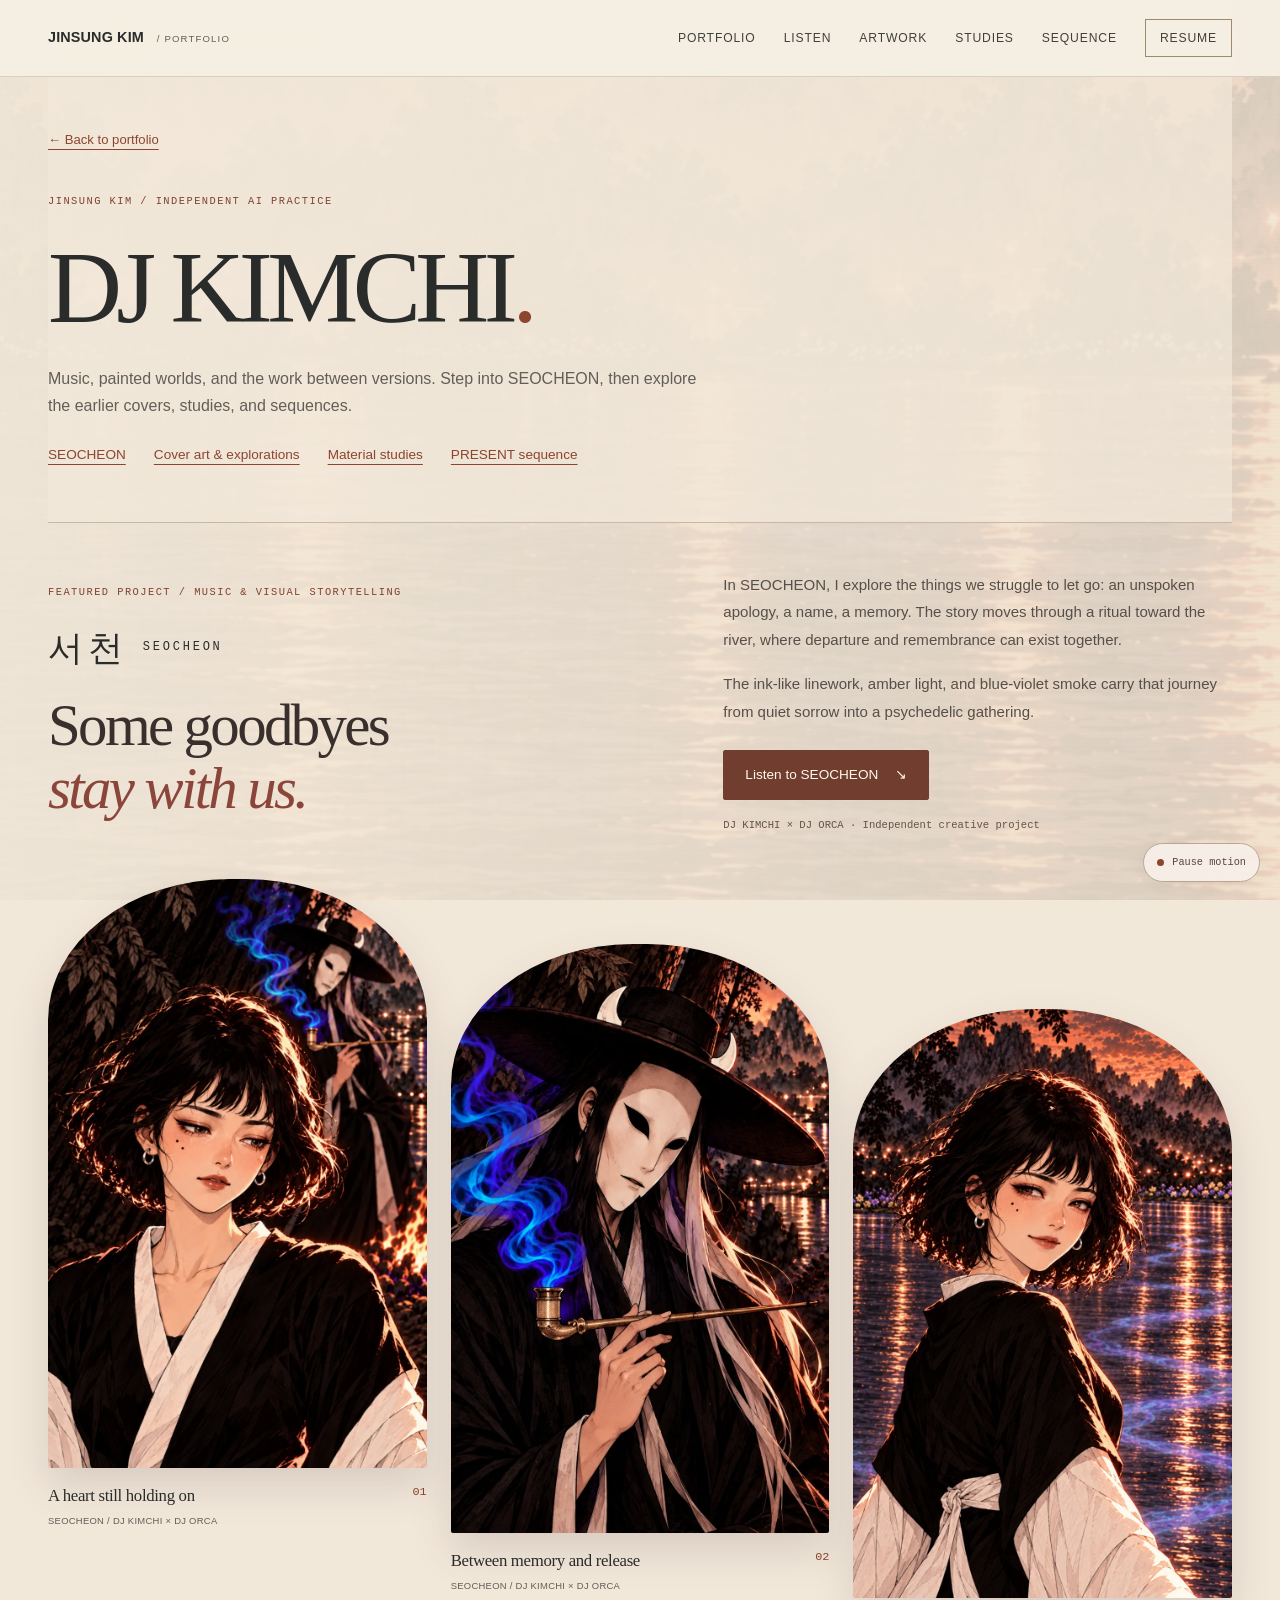
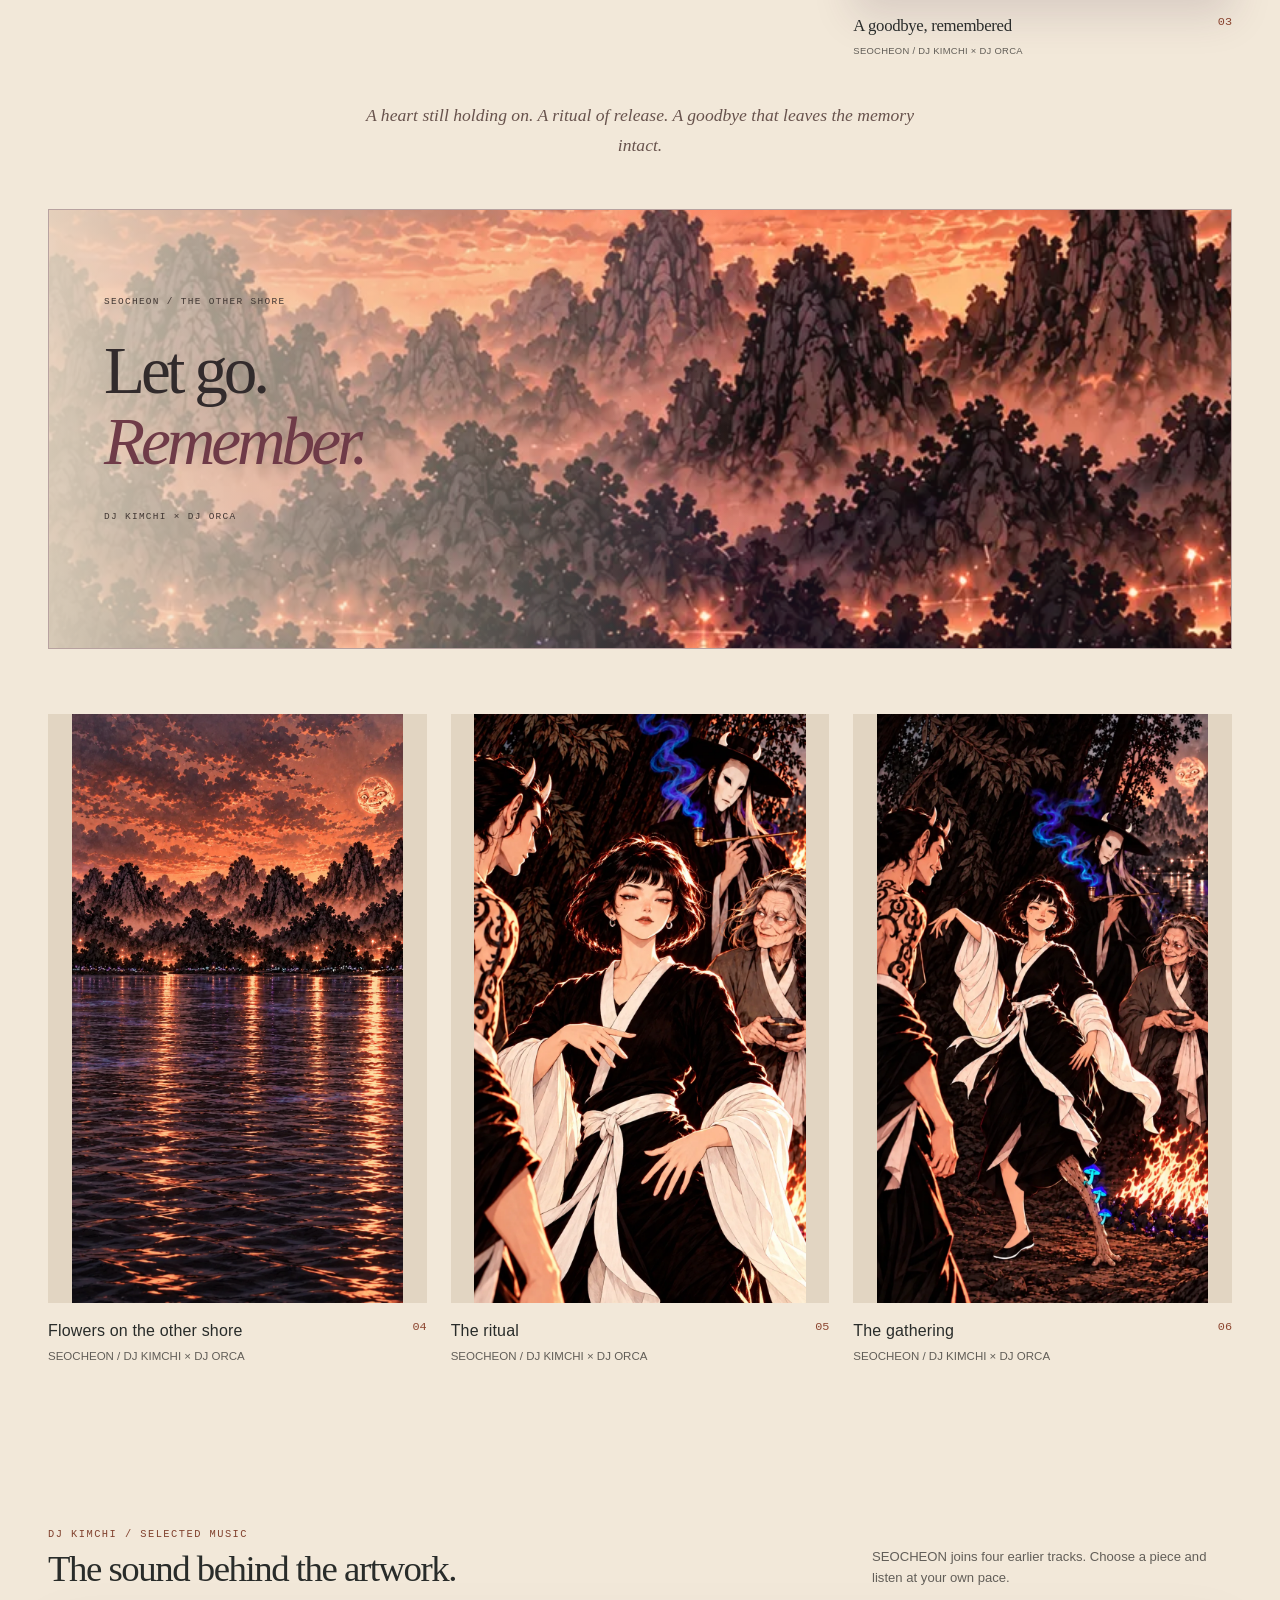
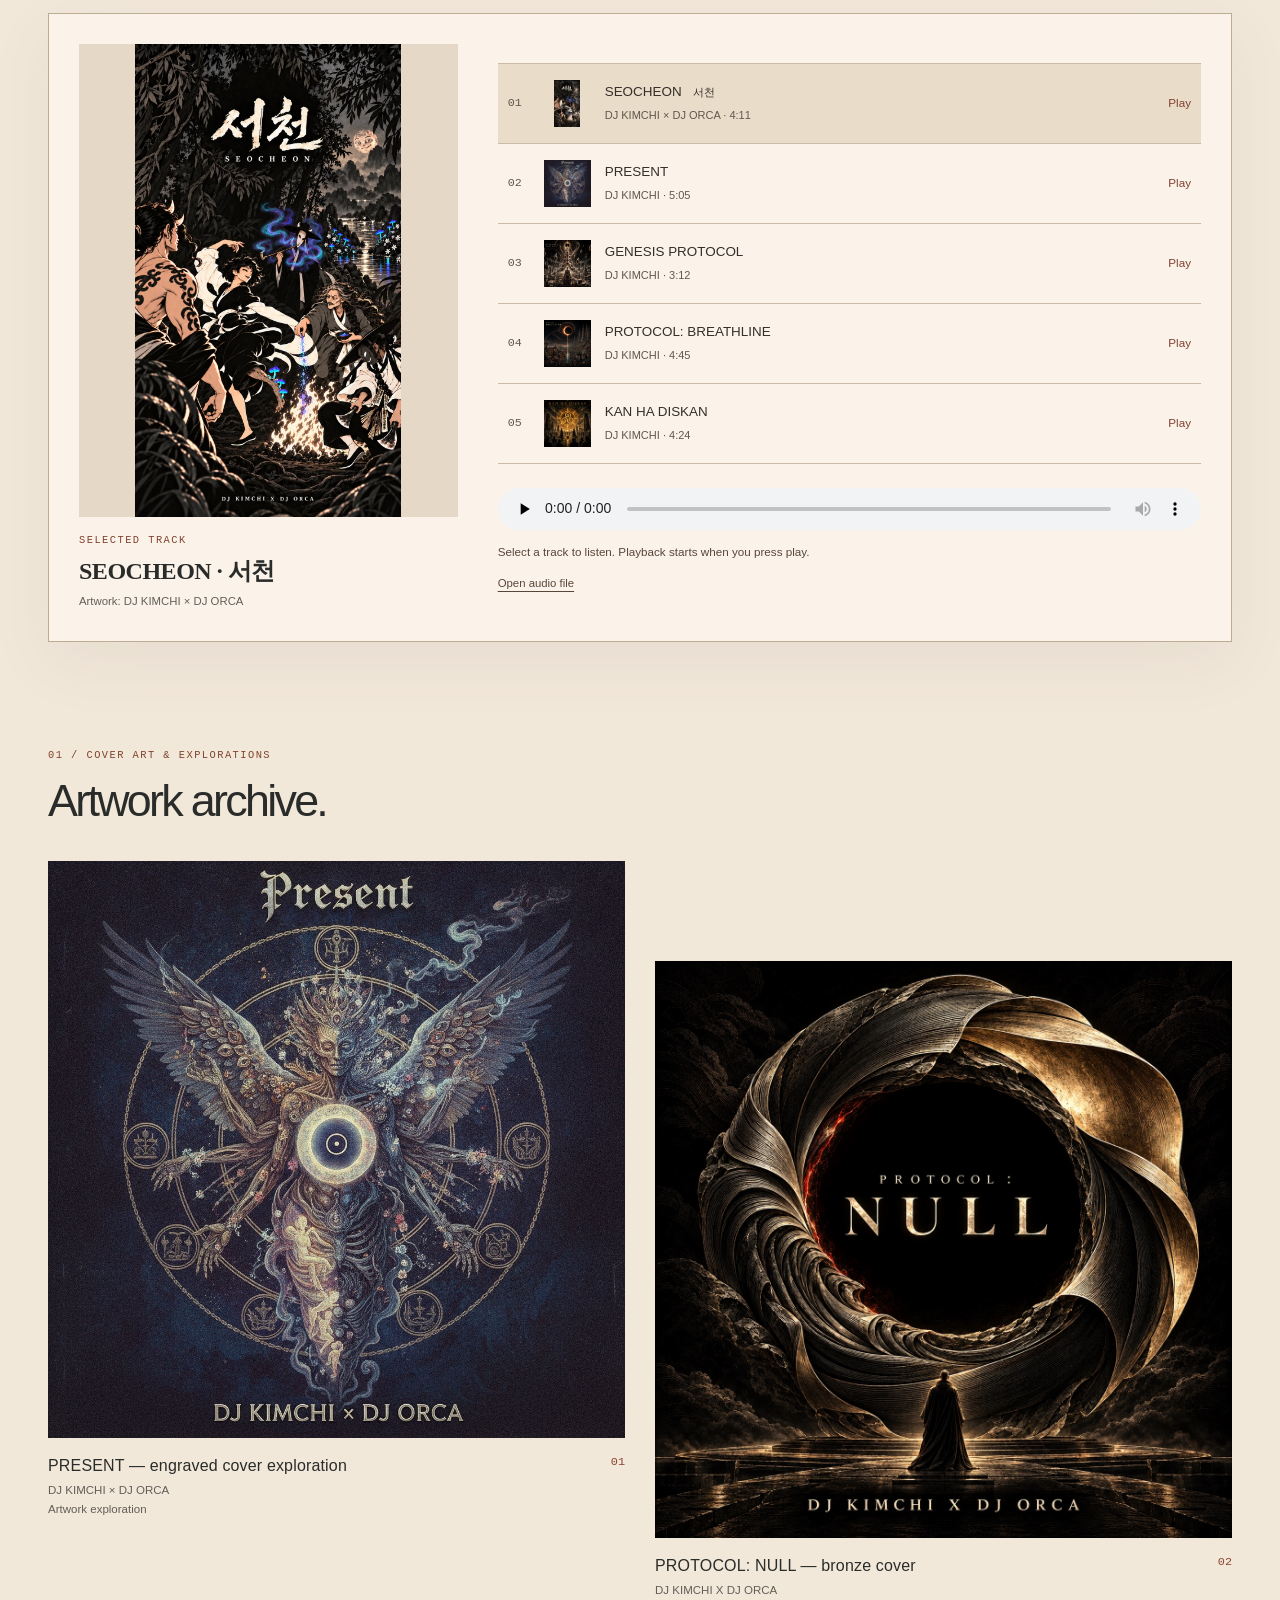
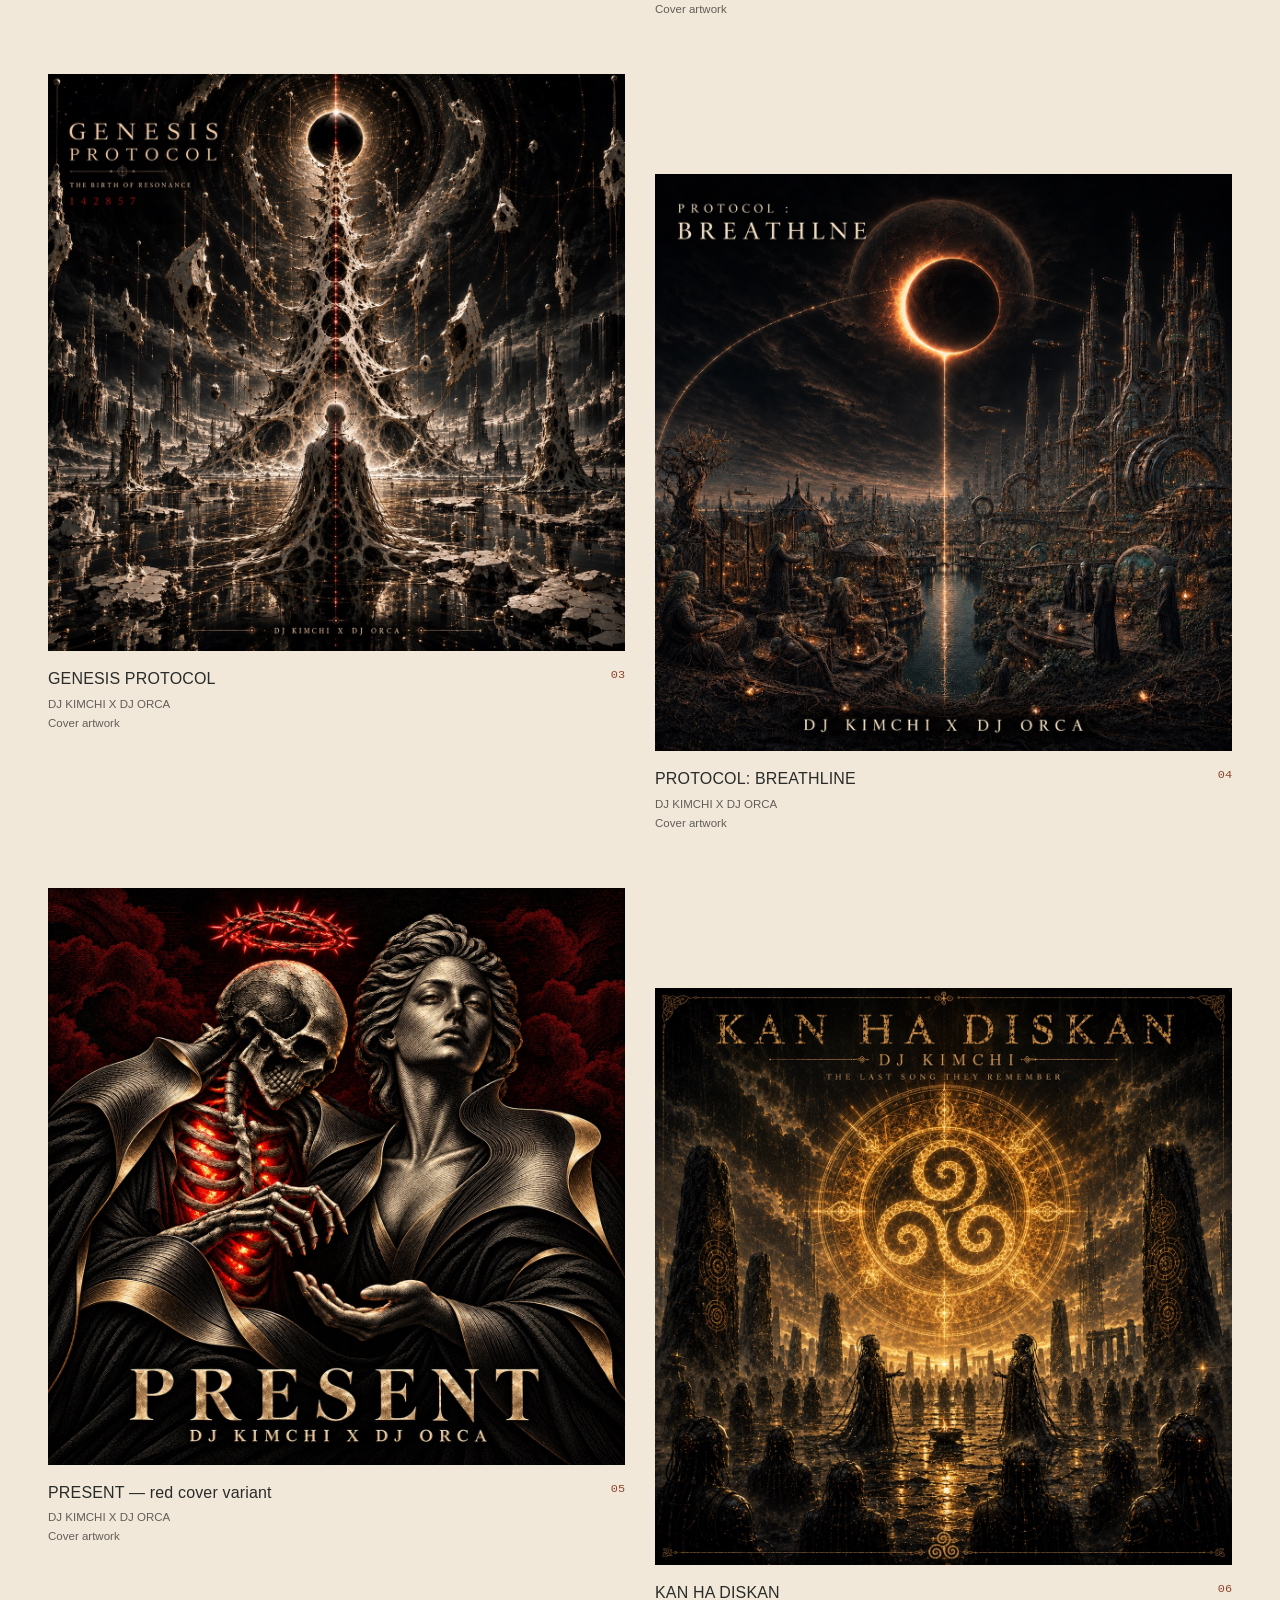
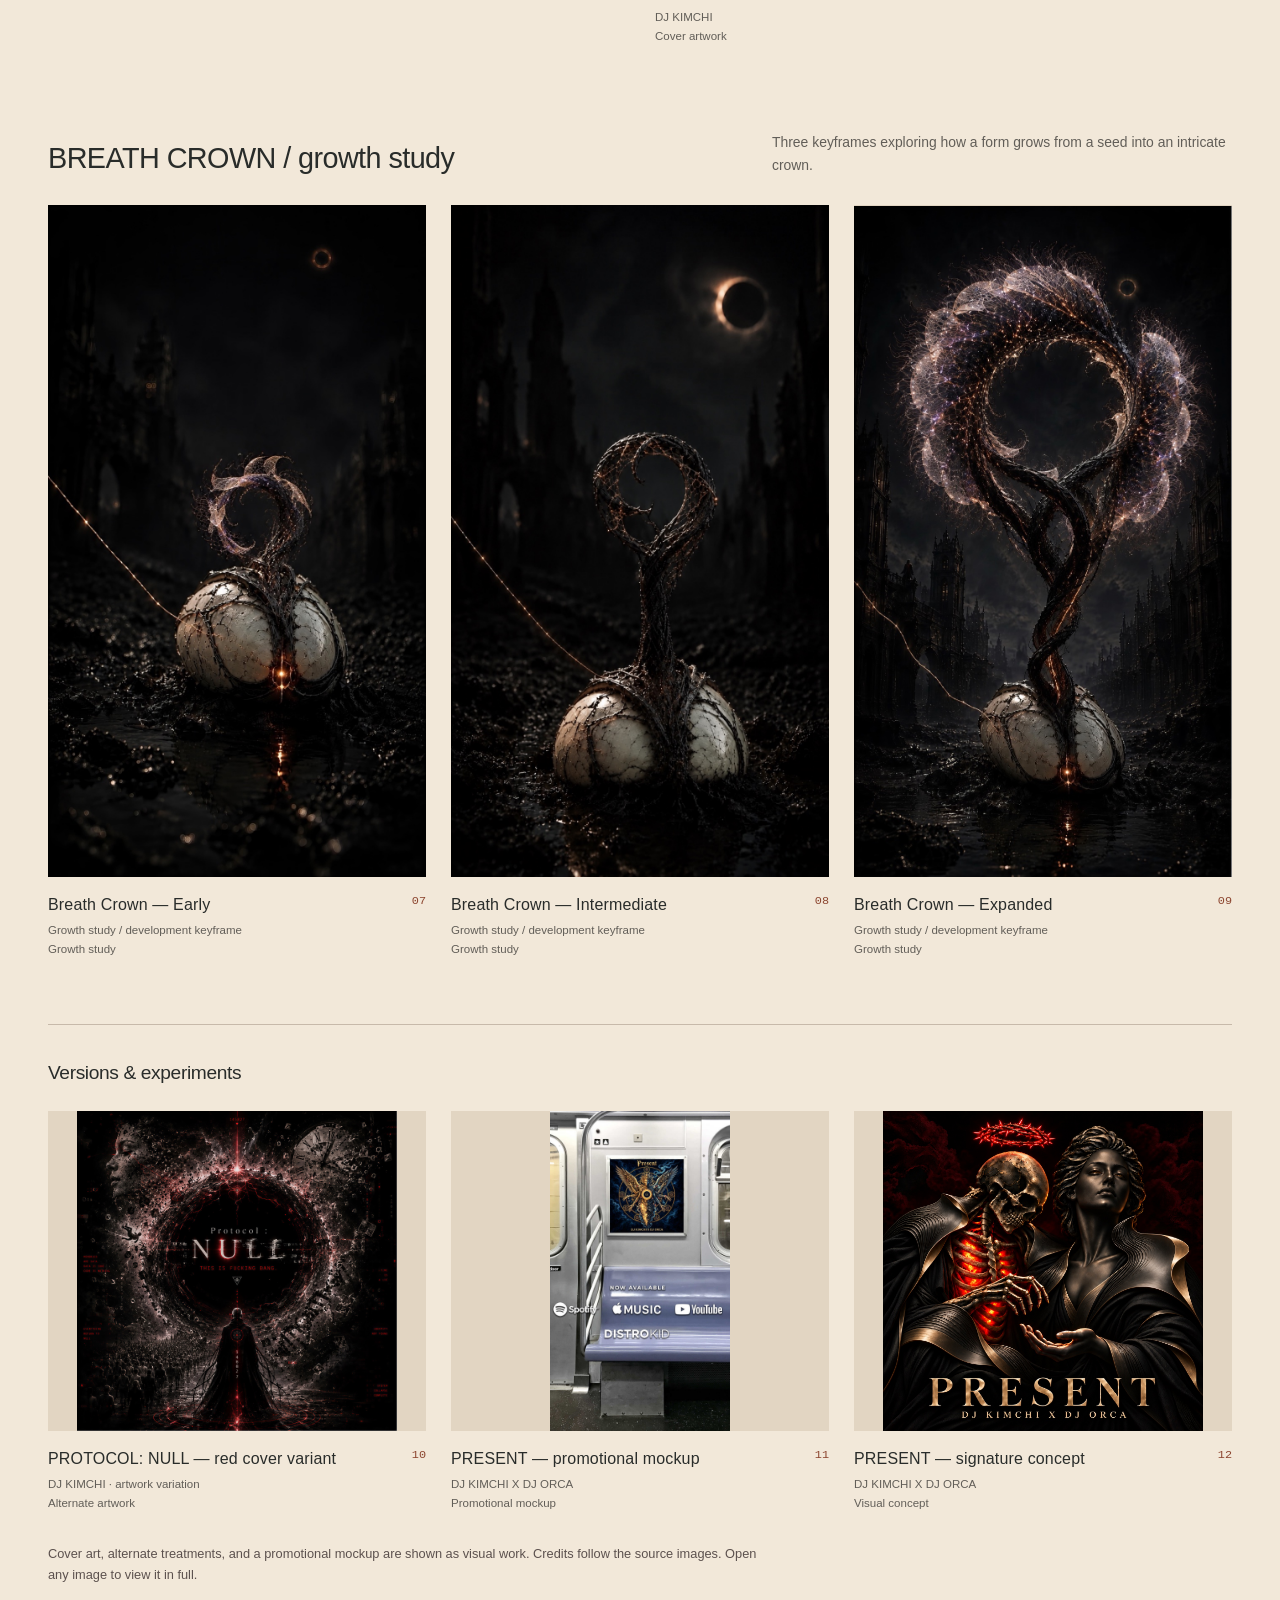
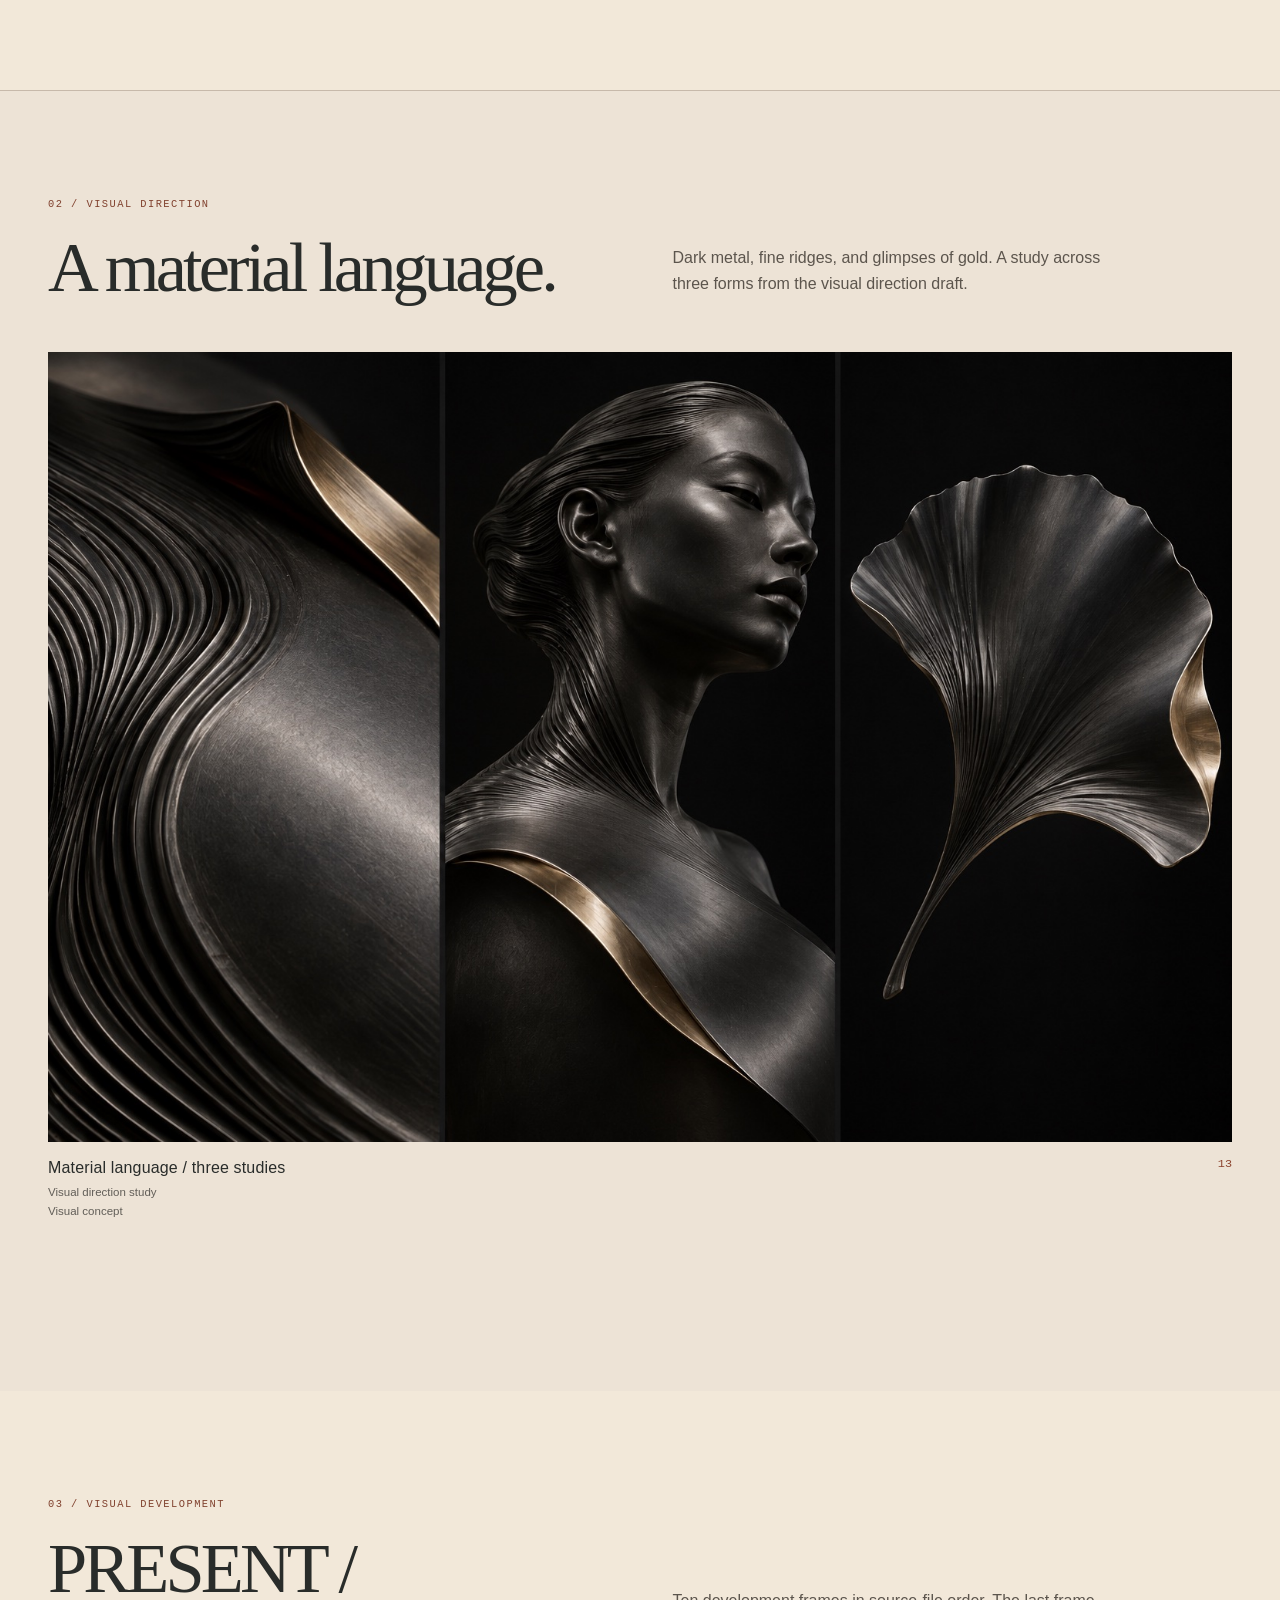
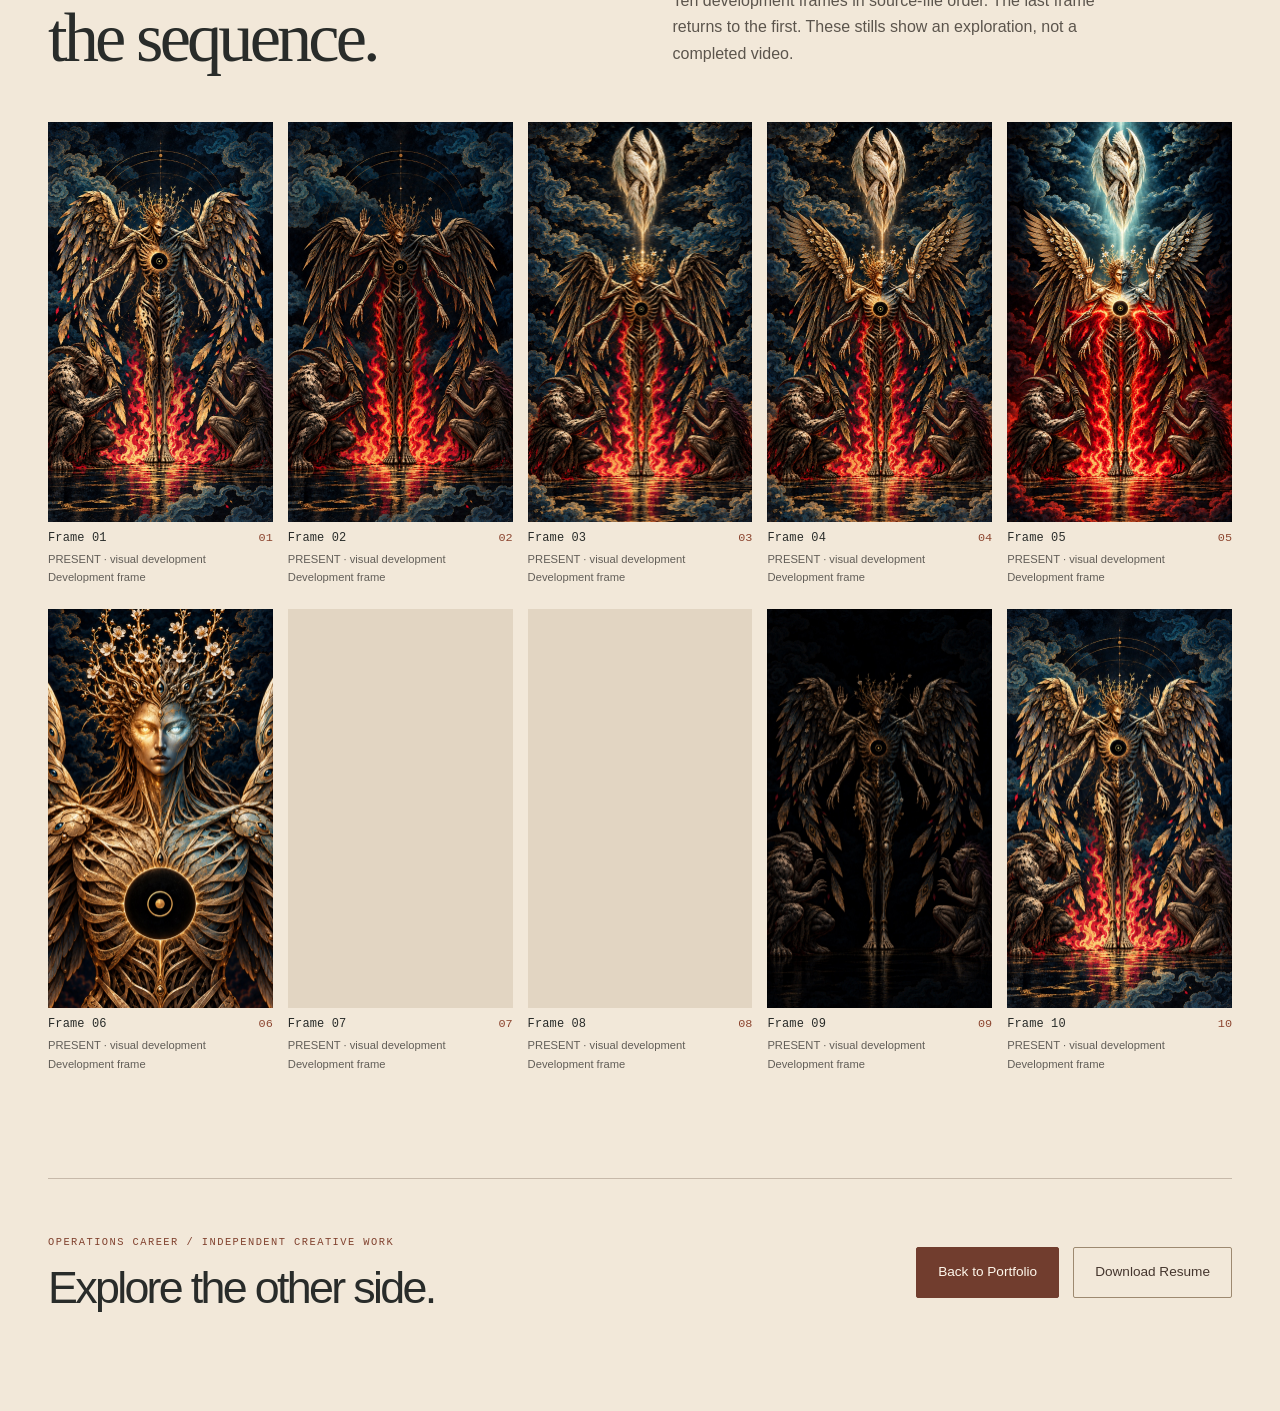
==== commit 6919b507: "Add SEOCHEON music and a light, scroll-driven artwork portfolio" ====
--- a/dj-kimchi.html
+++ b/dj-kimchi.html
@@ -1 +1 @@
-<!doctype html><html lang="en"><head><meta charset="utf-8"><meta name="viewport" content="width=device-width, initial-scale=1"><meta name="description" content="DJ KIMCHI music and artwork: selected tracks, cover art, visual studies, and development frames from Jinsung Kim’s independent AI creative practice."><meta name="theme-color" content="#0b0d10"><title>DJ KIMCHI — Music & Artwork | Jinsung Kim</title><link rel="icon" href="data:image/svg+xml,%3Csvg xmlns='http://www.w3.org/2000/svg' viewBox='0 0 40 40'%3E%3Crect width='40' height='40' fill='%230b0d10'/%3E%3Ctext x='20' y='27' text-anchor='middle' fill='%23edc48b' font-family='Arial' font-weight='bold' font-size='19'%3EJK%3C/text%3E%3C/svg%3E"><link rel="stylesheet" href="styles.css"><link rel="stylesheet" href="artist.css"><link rel="stylesheet" href="balanced.css"><link rel="stylesheet" href="music.css"></head><body class="artist-body gallery-body"><a class="skip-link" href="#main">Skip to content</a><header class="artist-header"><div class="wrap artist-nav"><a class="artist-brand" href="index.html#top" aria-label="Jinsung Kim home">JINSUNG KIM<span> / PORTFOLIO</span></a><nav class="artist-menu" aria-label="Main navigation"><a href="index.html#work">Portfolio</a><a href="#listen">Listen</a><a href="#artwork">Artwork</a><a href="#studies">Studies</a><a href="#sequence">Sequence</a><a class="nav-resume" href="assets/Jinsung_Kim_Resume.pdf" download>Resume</a></nav></div><div class="progress-line" aria-hidden="true"></div></header><main id="main"><section class="gallery-intro wrap" id="top" data-chapter><a class="quiet-link" href="index.html#ai-practice">← Back to portfolio</a><p class="art-label">Jinsung Kim / Independent AI Practice</p><h1>DJ KIMCHI<span>.</span></h1><p>Cover art, material studies, and visual development. This archive brings together the work behind the selected projects on my portfolio.</p><div class="gallery-jumps"><a href="#artwork">Cover art &amp; explorations</a><a href="#studies">Material studies</a><a href="#sequence">PRESENT sequence</a></div></section><div class="wrap gallery-music"><section class="listening-room" id="listen" data-chapter aria-labelledby="listen-title"><div class="listening-heading"><div><p class="art-label">DJ KIMCHI / Selected music</p><h2 id="listen-title">The sound behind the artwork.</h2></div><p>Four tracks from my independent creative practice. Choose a cover and listen.</p></div><div class="music-player" data-music-player><figure class="now-playing"><img class="now-cover" data-now-cover src="assets/art/present-engraved-exploration.jpg" alt="PRESENT cover artwork" width="1254" height="1254" loading="lazy"><figcaption class="now-playing-caption"><p class="art-label">Selected track</p><h4 data-now-title>PRESENT</h4><p data-now-credit>Artwork: DJ KIMCHI × DJ ORCA</p></figcaption></figure><div class="music-controls"><ol class="track-list" aria-label="Selected DJ KIMCHI tracks"><li><button class="track-row" type="button" data-track="present" data-title="PRESENT" data-src="assets/audio/present.m4a" data-cover="assets/art/present-engraved-exploration.jpg" data-credit="DJ KIMCHI × DJ ORCA" aria-label="Play PRESENT"><span class="track-number" aria-hidden="true">01</span><img src="assets/art/present-engraved-exploration.jpg" alt="" width="47" height="47" loading="lazy"><span><span class="track-name">PRESENT</span><span class="track-subtitle">DJ KIMCHI · 5:05</span></span><span class="track-action" data-track-action aria-hidden="true">Play</span></button></li><li><button class="track-row" type="button" data-track="genesis-protocol" data-title="GENESIS PROTOCOL" data-src="assets/audio/genesis-protocol.m4a" data-cover="assets/art/genesis-protocol.jpg" data-credit="DJ KIMCHI × DJ ORCA" aria-label="Play GENESIS PROTOCOL"><span class="track-number" aria-hidden="true">02</span><img src="assets/art/genesis-protocol.jpg" alt="" width="47" height="47" loading="lazy"><span><span class="track-name">GENESIS PROTOCOL</span><span class="track-subtitle">DJ KIMCHI · 3:12</span></span><span class="track-action" data-track-action aria-hidden="true">Play</span></button></li><li><button class="track-row" type="button" data-track="protocol-breathline" data-title="PROTOCOL: BREATHLINE" data-src="assets/audio/protocol-breathline.m4a" data-cover="assets/art/protocol-breathline.jpg" data-credit="DJ KIMCHI × DJ ORCA" aria-label="Play PROTOCOL: BREATHLINE"><span class="track-number" aria-hidden="true">03</span><img src="assets/art/protocol-breathline.jpg" alt="" width="47" height="47" loading="lazy"><span><span class="track-name">PROTOCOL: BREATHLINE</span><span class="track-subtitle">DJ KIMCHI · 4:45</span></span><span class="track-action" data-track-action aria-hidden="true">Play</span></button></li><li><button class="track-row" type="button" data-track="kan-ha-diskan" data-title="KAN HA DISKAN" data-src="assets/audio/kan-ha-diskan.m4a" data-cover="assets/art/kan-ha-diskan.jpg" data-credit="DJ KIMCHI" aria-label="Play KAN HA DISKAN"><span class="track-number" aria-hidden="true">04</span><img src="assets/art/kan-ha-diskan.jpg" alt="" width="47" height="47" loading="lazy"><span><span class="track-name">KAN HA DISKAN</span><span class="track-subtitle">DJ KIMCHI · 4:24</span></span><span class="track-action" data-track-action aria-hidden="true">Play</span></button></li></ol><audio controls preload="none" src="assets/audio/present.m4a" aria-label="PRESENT audio player">Your browser does not support audio playback.</audio><p class="playback-status" data-playback-status role="status" aria-live="polite">Select a track to listen. Playback starts when you press play.</p><a class="audio-file-link" data-audio-link href="assets/audio/present.m4a">Open audio file</a></div></div></section></div><section class="chapter" id="artwork" data-chapter aria-labelledby="artwork-title"><div class="wrap"><div class="archive-heading"><p class="art-label">01 / Cover art &amp; explorations</p><h2 id="artwork-title">Artwork archive.</h2></div><div class="art-grid"><figure class="art-tile reveal"><button class="art-image-button" type="button" data-art="present-v6-exploration" data-title="PRESENT — engraved cover exploration" data-credit="DJ KIMCHI × DJ ORCA" data-note="Artwork exploration." aria-label="Enlarge PRESENT — engraved cover exploration"><img src="assets/art/present-engraved-exploration.jpg" width="1024" height="1024" alt="Navy and gold engraved winged figure with many arms, a chest eclipse, flowers and circular symbolic chains." loading="lazy" decoding="async"><span class="image-hint" aria-hidden="true">View artwork</span></button><figcaption class="art-caption-v2"><div><h3>PRESENT — engraved cover exploration</h3><p>DJ KIMCHI × DJ ORCA<br>Artwork exploration</p></div><span class="art-count">01</span></figcaption></figure><figure class="art-tile reveal"><button class="art-image-button" type="button" data-art="protocol-null-gold" data-title="PROTOCOL: NULL — bronze cover" data-credit="DJ KIMCHI X DJ ORCA" data-note="Cover artwork." aria-label="Enlarge PROTOCOL: NULL — bronze cover"><img src="assets/art/protocol-null-bronze.jpg" width="1254" height="1254" alt="A lone cloaked figure faces a monumental bronze spiral surrounding a black void." loading="lazy" decoding="async"><span class="image-hint" aria-hidden="true">View artwork</span></button><figcaption class="art-caption-v2"><div><h3>PROTOCOL: NULL — bronze cover</h3><p>DJ KIMCHI X DJ ORCA<br>Cover artwork</p></div><span class="art-count">02</span></figcaption></figure><figure class="art-tile reveal"><button class="art-image-button" type="button" data-art="genesis-protocol" data-title="GENESIS PROTOCOL" data-credit="DJ KIMCHI X DJ ORCA" data-note="Cover artwork." aria-label="Enlarge GENESIS PROTOCOL"><img src="assets/art/genesis-protocol.jpg" width="1254" height="1254" alt="A lone figure faces a tall ivory skeletal tower under a black eclipse, with fine gold geometry and a red central axis." loading="lazy" decoding="async"><span class="image-hint" aria-hidden="true">View artwork</span></button><figcaption class="art-caption-v2"><div><h3>GENESIS PROTOCOL</h3><p>DJ KIMCHI X DJ ORCA<br>Cover artwork</p></div><span class="art-count">03</span></figcaption></figure><figure class="art-tile reveal"><button class="art-image-button" type="button" data-art="protocol-breathline" data-title="PROTOCOL: BREATHLINE" data-credit="DJ KIMCHI X DJ ORCA" data-note="Cover artwork." aria-label="Enlarge PROTOCOL: BREATHLINE"><img src="assets/art/protocol-breathline.jpg" width="1254" height="1254" alt="An amber eclipse sends a thin light down into a dark intricate city of towers and a central canal." loading="lazy" decoding="async"><span class="image-hint" aria-hidden="true">View artwork</span></button><figcaption class="art-caption-v2"><div><h3>PROTOCOL: BREATHLINE</h3><p>DJ KIMCHI X DJ ORCA<br>Cover artwork</p></div><span class="art-count">04</span></figcaption></figure><figure class="art-tile reveal"><button class="art-image-button" type="button" data-art="present-red" data-title="PRESENT — red cover variant" data-credit="DJ KIMCHI X DJ ORCA" data-note="Cover artwork." aria-label="Enlarge PRESENT — red cover variant"><img src="assets/art/present-red-cover.jpg" width="1254" height="1254" alt="An engraved skeletal figure with a red halo stands beside an ivory human figure against black and red clouds." loading="lazy" decoding="async"><span class="image-hint" aria-hidden="true">View artwork</span></button><figcaption class="art-caption-v2"><div><h3>PRESENT — red cover variant</h3><p>DJ KIMCHI X DJ ORCA<br>Cover artwork</p></div><span class="art-count">05</span></figcaption></figure><figure class="art-tile reveal"><button class="art-image-button" type="button" data-art="kan-ha-diskan" data-title="KAN HA DISKAN" data-credit="DJ KIMCHI" data-note="Cover artwork." aria-label="Enlarge KAN HA DISKAN"><img src="assets/art/kan-ha-diskan.jpg" width="1254" height="1254" alt="Gold circular geometry glows above robed figures and standing stones on a dark reflective landscape." loading="lazy" decoding="async"><span class="image-hint" aria-hidden="true">View artwork</span></button><figcaption class="art-caption-v2"><div><h3>KAN HA DISKAN</h3><p>DJ KIMCHI<br>Cover artwork</p></div><span class="art-count">06</span></figcaption></figure></div><div class="crown-study"><div class="sequence-header"><h3>BREATH CROWN / growth study</h3><p>Three keyframes exploring how a form grows from a seed into an intricate crown.</p></div><div class="crown-grid"><figure class="art-tile reveal"><button class="art-image-button" type="button" data-art="breath-crown-early" data-title="Breath Crown — Early" data-credit="Growth study / development keyframe" data-note="Growth study. A developmental keyframe from the Breath Crown visual study." aria-label="Enlarge Breath Crown — Early"><img src="assets/art/breath-crown-early.jpg" width="900" height="1600" alt="A small illuminated ring emerges from a seed on a ruined street beneath an eclipse." loading="lazy" decoding="async"><span class="image-hint" aria-hidden="true">View artwork</span></button><figcaption class="art-caption-v2"><div><h3>Breath Crown — Early</h3><p>Growth study / development keyframe<br>Growth study</p></div><span class="art-count">07</span></figcaption></figure><figure class="art-tile reveal"><button class="art-image-button" type="button" data-art="breath-crown-intermediate" data-title="Breath Crown — Intermediate" data-credit="Growth study / development keyframe" data-note="Growth study. A developmental keyframe from the Breath Crown visual study." aria-label="Enlarge Breath Crown — Intermediate"><img src="assets/art/breath-crown-intermediate.jpg" width="900" height="1600" alt="Dark skeletal fibers form a growing ring above a seed in the ruined street." loading="lazy" decoding="async"><span class="image-hint" aria-hidden="true">View artwork</span></button><figcaption class="art-caption-v2"><div><h3>Breath Crown — Intermediate</h3><p>Growth study / development keyframe<br>Growth study</p></div><span class="art-count">08</span></figcaption></figure><figure class="art-tile reveal"><button class="art-image-button" type="button" data-art="breath-crown-expanded" data-title="Breath Crown — Expanded" data-credit="Growth study / development keyframe" data-note="Growth study. A developmental keyframe from the Breath Crown visual study." aria-label="Enlarge Breath Crown — Expanded"><img src="assets/art/breath-crown-expanded.jpg" width="900" height="1600" alt="A towering intricate Breath Crown of ivory branches expands across the ruined street beneath an eclipse." loading="lazy" decoding="async"><span class="image-hint" aria-hidden="true">View artwork</span></button><figcaption class="art-caption-v2"><div><h3>Breath Crown — Expanded</h3><p>Growth study / development keyframe<br>Growth study</p></div><span class="art-count">09</span></figcaption></figure></div></div><div class="archive-variation"><h3>Versions & experiments</h3><div class="variation-grid"><figure class="art-tile reveal"><button class="art-image-button" type="button" data-art="protocol-null-red" data-title="PROTOCOL: NULL — red cover variant" data-credit="DJ KIMCHI · artwork variation" data-note="Alternate artwork. Original artwork includes explicit language." aria-label="Enlarge PROTOCOL: NULL — red cover variant"><img src="assets/art/protocol-null-red-variant.jpg" width="1600" height="1600" alt="A cloaked figure faces a black circular portal surrounded by a crumbling face, clock and red digital fragments." loading="lazy" decoding="async"><span class="image-hint" aria-hidden="true">View artwork</span></button><figcaption class="art-caption-v2"><div><h3>PROTOCOL: NULL — red cover variant</h3><p>DJ KIMCHI · artwork variation<br>Alternate artwork</p></div><span class="art-count">10</span></figcaption></figure><figure class="art-tile reveal"><button class="art-image-button" type="button" data-art="present-promo" data-title="PRESENT — promotional mockup" data-credit="DJ KIMCHI X DJ ORCA" data-note="Promotional mockup. Artwork contains promotional wording; this archive does not verify current streaming availability." aria-label="Enlarge PRESENT — promotional mockup"><img src="assets/art/present-promotional-mockup.jpg" width="900" height="1600" alt="PRESENT artwork on a subway poster mockup with streaming-service logos and DistroKid branding." loading="lazy" decoding="async"><span class="image-hint" aria-hidden="true">View artwork</span></button><figcaption class="art-caption-v2"><div><h3>PRESENT — promotional mockup</h3><p>DJ KIMCHI X DJ ORCA<br>Promotional mockup</p></div><span class="art-count">11</span></figcaption></figure><figure class="art-tile reveal"><button class="art-image-button" type="button" data-art="signature-present" data-title="PRESENT — signature concept" data-credit="DJ KIMCHI X DJ ORCA" data-note="Visual concept. From the visual direction draft." aria-label="Enlarge PRESENT — signature concept"><img src="assets/art/signature-present.jpg" width="1254" height="1254" alt="A glowing red skeleton and a dark metallic statue wrapped in flowing ridged black and gold forms, with PRESENT and DJ KIMCHI X DJ ORCA lettering." loading="lazy" decoding="async"><span class="image-hint" aria-hidden="true">View artwork</span></button><figcaption class="art-caption-v2"><div><h3>PRESENT — signature concept</h3><p>DJ KIMCHI X DJ ORCA<br>Visual concept</p></div><span class="art-count">12</span></figcaption></figure></div></div><p class="gallery-status">Cover art, alternate treatments, and a promotional mockup are shown as visual work. Credits follow the source images. Open any image to view it in full.</p></div></section><section class="chapter workflow-chapter" id="studies" data-chapter aria-labelledby="studies-title"><div class="wrap"><div class="chapter-heading"><div><p class="art-label">02 / Visual direction</p><h2 id="studies-title">A material language.</h2></div><p>Dark metal, fine ridges, and glimpses of gold. A study across three forms from the visual direction draft.</p></div><div class="material-study"><figure class="art-tile reveal"><button class="art-image-button" type="button" data-art="material-study" data-title="Material language / three studies" data-credit="Visual direction study" data-note="Visual concept. From the visual direction draft." aria-label="Enlarge Material language / three studies"><img src="assets/art/material-study.jpg" width="1536" height="1024" alt="A triptych of ridged dark metal: an abstract fold, a sculptural woman, and a ginkgo leaf, each with glimpses of gold." loading="lazy" decoding="async"><span class="image-hint" aria-hidden="true">View artwork</span></button><figcaption class="art-caption-v2"><div><h3>Material language / three studies</h3><p>Visual direction study<br>Visual concept</p></div><span class="art-count">13</span></figcaption></figure></div></div></section><section class="chapter" id="sequence" data-chapter aria-labelledby="sequence-title"><div class="wrap"><div class="chapter-heading"><div><p class="art-label">03 / Visual development</p><h2 id="sequence-title">PRESENT /<br>the sequence.</h2></div><p>Ten development frames in source-file order. The last frame returns to the first. These stills show an exploration, not a completed video.</p></div><div class="sequence-grid"><figure class="art-tile reveal"><button class="art-image-button" type="button" data-art="present-sequence-01" data-title="PRESENT — visual sequence 01" data-credit="PRESENT · visual development" data-note="Development frame. Sequence order follows the source filenames. This is a still frame, not a finished video." aria-label="Enlarge Frame 01"><img src="assets/art/present-sequence-01.jpg" width="900" height="1600" alt="Golden winged figure with six arms and an eclipse chest, flanked by two crouching creatures above red flames." loading="lazy" decoding="async"><span class="image-hint" aria-hidden="true">View artwork</span></button><figcaption class="art-caption-v2"><div><h3>Frame 01</h3><p>PRESENT · visual development<br>Development frame</p></div><span class="art-count">01</span></figcaption></figure><figure class="art-tile reveal"><button class="art-image-button" type="button" data-art="present-sequence-02" data-title="PRESENT — visual sequence 02" data-credit="PRESENT · visual development" data-note="Development frame. Sequence order follows the source filenames. This is a still frame, not a finished video." aria-label="Enlarge Frame 02"><img src="assets/art/present-sequence-02.jpg" width="900" height="1600" alt="Winged golden figure lowers its head as red flames rise between two crouching creatures." loading="lazy" decoding="async"><span class="image-hint" aria-hidden="true">View artwork</span></button><figcaption class="art-caption-v2"><div><h3>Frame 02</h3><p>PRESENT · visual development<br>Development frame</p></div><span class="art-count">02</span></figcaption></figure><figure class="art-tile reveal"><button class="art-image-button" type="button" data-art="present-sequence-03" data-title="PRESENT — visual sequence 03" data-credit="PRESENT · visual development" data-note="Development frame. Sequence order follows the source filenames. This is a still frame, not a finished video." aria-label="Enlarge Frame 03"><img src="assets/art/present-sequence-03.jpg" width="900" height="1600" alt="A white feathered cocoon floats above the golden winged figure amid dark blue clouds and red flames." loading="lazy" decoding="async"><span class="image-hint" aria-hidden="true">View artwork</span></button><figcaption class="art-caption-v2"><div><h3>Frame 03</h3><p>PRESENT · visual development<br>Development frame</p></div><span class="art-count">03</span></figcaption></figure><figure class="art-tile reveal"><button class="art-image-button" type="button" data-art="present-sequence-04" data-title="PRESENT — visual sequence 04" data-credit="PRESENT · visual development" data-note="Development frame. Sequence order follows the source filenames. This is a still frame, not a finished video." aria-label="Enlarge Frame 04"><img src="assets/art/present-sequence-04.jpg" width="900" height="1600" alt="The central figure raises its wings beneath a white feathered cocoon, surrounded by navy clouds." loading="lazy" decoding="async"><span class="image-hint" aria-hidden="true">View artwork</span></button><figcaption class="art-caption-v2"><div><h3>Frame 04</h3><p>PRESENT · visual development<br>Development frame</p></div><span class="art-count">04</span></figcaption></figure><figure class="art-tile reveal"><button class="art-image-button" type="button" data-art="present-sequence-05" data-title="PRESENT — visual sequence 05" data-credit="PRESENT · visual development" data-note="Development frame. Sequence order follows the source filenames. This is a still frame, not a finished video." aria-label="Enlarge Frame 05"><img src="assets/art/present-sequence-05.jpg" width="900" height="1600" alt="A shaft of pale blue light connects the cocoon and winged figure as bright red energy spreads around its torso." loading="lazy" decoding="async"><span class="image-hint" aria-hidden="true">View artwork</span></button><figcaption class="art-caption-v2"><div><h3>Frame 05</h3><p>PRESENT · visual development<br>Development frame</p></div><span class="art-count">05</span></figcaption></figure><figure class="art-tile reveal"><button class="art-image-button" type="button" data-art="present-sequence-06" data-title="PRESENT — visual sequence 06" data-credit="PRESENT · visual development" data-note="Development frame. Sequence order follows the source filenames. This is a still frame, not a finished video." aria-label="Enlarge Frame 06"><img src="assets/art/present-sequence-06.jpg" width="900" height="1600" alt="Close portrait of a gold and blue figure with a flowering crown, glowing eyes and a black eclipse at its chest." loading="lazy" decoding="async"><span class="image-hint" aria-hidden="true">View artwork</span></button><figcaption class="art-caption-v2"><div><h3>Frame 06</h3><p>PRESENT · visual development<br>Development frame</p></div><span class="art-count">06</span></figcaption></figure><figure class="art-tile reveal"><button class="art-image-button" type="button" data-art="present-sequence-07" data-title="PRESENT — visual sequence 07" data-credit="PRESENT · visual development" data-note="Development frame. Sequence order follows the source filenames. This is a still frame, not a finished video." aria-label="Enlarge Frame 07"><img src="assets/art/present-sequence-07.jpg" width="900" height="1600" alt="Six-armed gold and blue winged figure balances on one leg above dark reflective water." loading="lazy" decoding="async"><span class="image-hint" aria-hidden="true">View artwork</span></button><figcaption class="art-caption-v2"><div><h3>Frame 07</h3><p>PRESENT · visual development<br>Development frame</p></div><span class="art-count">07</span></figcaption></figure><figure class="art-tile reveal"><button class="art-image-button" type="button" data-art="present-sequence-08" data-title="PRESENT — visual sequence 08" data-credit="PRESENT · visual development" data-note="Development frame. Sequence order follows the source filenames. This is a still frame, not a finished video." aria-label="Enlarge Frame 08"><img src="assets/art/present-sequence-08.jpg" width="900" height="1600" alt="Six-armed winged figure poses with crossed legs and lowered feathered wings above dark water." loading="lazy" decoding="async"><span class="image-hint" aria-hidden="true">View artwork</span></button><figcaption class="art-caption-v2"><div><h3>Frame 08</h3><p>PRESENT · visual development<br>Development frame</p></div><span class="art-count">08</span></figcaption></figure><figure class="art-tile reveal"><button class="art-image-button" type="button" data-art="present-sequence-09" data-title="PRESENT — visual sequence 09" data-credit="PRESENT · visual development" data-note="Development frame. Sequence order follows the source filenames. This is a still frame, not a finished video." aria-label="Enlarge Frame 09"><img src="assets/art/present-sequence-09.jpg" width="900" height="1600" alt="The winged figure and two crouching creatures recede into darkness; the eclipse chest remains faintly outlined." loading="lazy" decoding="async"><span class="image-hint" aria-hidden="true">View artwork</span></button><figcaption class="art-caption-v2"><div><h3>Frame 09</h3><p>PRESENT · visual development<br>Development frame</p></div><span class="art-count">09</span></figcaption></figure><figure class="art-tile reveal"><button class="art-image-button" type="button" data-art="present-sequence-10" data-title="PRESENT — visual sequence 10" data-credit="PRESENT · visual development" data-note="Development frame. Sequence order follows the source filenames. This is a still frame, not a finished video. This closing frame repeats frame 01." aria-label="Enlarge Frame 10"><img src="assets/art/present-sequence-01.jpg" width="900" height="1600" alt="Golden winged figure with six arms and an eclipse chest, flanked by two crouching creatures above red flames." loading="lazy" decoding="async"><span class="image-hint" aria-hidden="true">View artwork</span></button><figcaption class="art-caption-v2"><div><h3>Frame 10</h3><p>PRESENT · visual development<br>Development frame</p></div><span class="art-count">10</span></figcaption></figure></div></div></section></main><footer class="gallery-footer wrap"><div><p class="art-label">Operations career / Independent creative work</p><h2>Explore the other side.</h2></div><div class="artist-actions"><a class="art-button" href="index.html#work">Back to Portfolio</a><a class="art-button outline-button" href="assets/Jinsung_Kim_Resume.pdf" download>Download Resume</a></div></footer><dialog class="art-dialog" id="art-dialog" aria-labelledby="dialog-title"><div class="dialog-bar"><div><h2 id="dialog-title">Artwork</h2><p id="dialog-credit"></p></div><div class="dialog-controls"><button type="button" id="dialog-prev" aria-label="Previous artwork">Previous</button><button type="button" id="dialog-next" aria-label="Next artwork">Next</button><button type="button" id="dialog-close" aria-label="Close artwork viewer">Close</button></div></div><img class="dialog-image" id="dialog-image" alt=""><div class="art-caption-v2"><p class="dialog-note" id="dialog-note"></p><span class="art-count" id="dialog-count" aria-live="polite"></span></div></dialog><script src="artist.js"></script><script src="music.js"></script></body></html>+<!doctype html><html lang="en"><head><meta charset="utf-8"><meta name="viewport" content="width=device-width, initial-scale=1"><meta name="description" content="DJ KIMCHI music and artwork: selected tracks, cover art, visual studies, and development frames from Jinsung Kim’s independent AI creative practice."><meta name="theme-color" content="#f2e8d9"><title>DJ KIMCHI — Music & Artwork | Jinsung Kim</title><link rel="icon" href="data:image/svg+xml,%3Csvg xmlns='http://www.w3.org/2000/svg' viewBox='0 0 40 40'%3E%3Crect width='40' height='40' fill='%230b0d10'/%3E%3Ctext x='20' y='27' text-anchor='middle' fill='%23edc48b' font-family='Arial' font-weight='bold' font-size='19'%3EJK%3C/text%3E%3C/svg%3E"><link rel="stylesheet" href="styles.css"><link rel="stylesheet" href="artist.css"><link rel="stylesheet" href="balanced.css"><link rel="stylesheet" href="music.css"><link rel="stylesheet" href="seocheon.css"><link rel="preload" as="image" href="assets/art/seocheon-sorrow.webp"></head><body class="artist-body seocheon-body gallery-body"><div class="seocheon-atmosphere" aria-hidden="true"><div class="atmosphere-landscape"></div><div class="atmosphere-smoke"></div><div class="atmosphere-prism"></div><div class="atmosphere-paper"></div><div class="embers"><i></i><i></i><i></i><i></i><i></i><i></i><i></i><i></i></div></div><button class="motion-toggle" type="button" aria-pressed="false" aria-label="Pause background motion"><span class="motion-indicator" aria-hidden="true"></span><span data-motion-label>Pause motion</span></button><a class="skip-link" href="#main">Skip to content</a><header class="artist-header"><div class="wrap artist-nav"><a class="artist-brand" href="index.html#top" aria-label="Jinsung Kim home">JINSUNG KIM<span> / PORTFOLIO</span></a><nav class="artist-menu" aria-label="Main navigation"><a href="index.html#work">Portfolio</a><a href="#listen">Listen</a><a href="#artwork">Artwork</a><a href="#studies">Studies</a><a href="#sequence">Sequence</a><a class="nav-resume" href="assets/Jinsung_Kim_Resume.pdf" download>Resume</a></nav></div><div class="progress-line" aria-hidden="true"></div></header><main id="main"><section class="gallery-intro wrap" id="top" data-chapter><a class="quiet-link" href="index.html#ai-practice">← Back to portfolio</a><p class="art-label">Jinsung Kim / Independent AI Practice</p><h1>DJ KIMCHI<span>.</span></h1><p>Music, painted worlds, and the work between versions. Step into SEOCHEON, then explore the earlier covers, studies, and sequences.</p><div class="gallery-jumps"><a href="#seocheon">SEOCHEON</a><a href="#artwork">Cover art &amp; explorations</a><a href="#studies">Material studies</a><a href="#sequence">PRESENT sequence</a></div></section><div class="wrap gallery-story"><section class="seocheon-feature" id="seocheon" aria-labelledby="seocheon-title"><div class="seocheon-story-heading"><div><p class="art-label">Featured project / Music &amp; visual storytelling</p><h3 id="seocheon-title"><span lang="ko">서천</span> SEOCHEON</h3><p class="story-deck">Some goodbyes<br><em>stay with us.</em></p></div><div class="story-copy"><p>In SEOCHEON, I explore the things we struggle to let go: an unspoken apology, a name, a memory. The story moves through a ritual toward the river, where departure and remembrance can exist together.</p><p>The ink-like linework, amber light, and blue-violet smoke carry that journey from quiet sorrow into a psychedelic gathering.</p><a class="art-button" href="#listen">Listen to SEOCHEON <span aria-hidden="true">↘</span></a><p class="story-credit">DJ KIMCHI × DJ ORCA · Independent creative project</p></div></div><div class="seocheon-triptych"><figure class="art-tile reveal"><button class="art-image-button" type="button" data-art="seocheon-sorrow" data-title="SEOCHEON — A heart still holding on" data-credit="DJ KIMCHI × DJ ORCA" data-note="SEOCHEON music-video artwork. Web display copy; the original is preserved." aria-label="Enlarge SEOCHEON — A heart still holding on"><img src="assets/art/seocheon-sorrow.webp" width="900" height="1600" alt="A tearful woman in ink-lined robes beneath a tree, with an amber moon and blue smoke behind her." loading="lazy" decoding="async"><span class="image-hint" aria-hidden="true">View artwork</span></button><figcaption class="art-caption-v2"><div><h3>A heart still holding on</h3><p>SEOCHEON / DJ KIMCHI × DJ ORCA</p></div><span class="art-count">01</span></figcaption></figure><figure class="art-tile reveal"><button class="art-image-button" type="button" data-art="seocheon-smoke" data-title="SEOCHEON — Between memory and release" data-credit="DJ KIMCHI × DJ ORCA" data-note="SEOCHEON music-video artwork. Web display copy; the original is preserved." aria-label="Enlarge SEOCHEON — Between memory and release"><img src="assets/art/seocheon-smoke.webp" width="900" height="1600" alt="A pale masked guide holds a pipe as vivid indigo and blue smoke rises through an amber forest." loading="lazy" decoding="async"><span class="image-hint" aria-hidden="true">View artwork</span></button><figcaption class="art-caption-v2"><div><h3>Between memory and release</h3><p>SEOCHEON / DJ KIMCHI × DJ ORCA</p></div><span class="art-count">02</span></figcaption></figure><figure class="art-tile reveal"><button class="art-image-button" type="button" data-art="seocheon-farewell" data-title="SEOCHEON — A goodbye, remembered" data-credit="DJ KIMCHI × DJ ORCA" data-note="SEOCHEON music-video artwork. Web display copy; the original is preserved." aria-label="Enlarge SEOCHEON — A goodbye, remembered"><img src="assets/art/seocheon-farewell.webp" width="900" height="1600" alt="A woman turns with a gentle smile beside a river reflecting the warm orange sky." loading="lazy" decoding="async"><span class="image-hint" aria-hidden="true">View artwork</span></button><figcaption class="art-caption-v2"><div><h3>A goodbye, remembered</h3><p>SEOCHEON / DJ KIMCHI × DJ ORCA</p></div><span class="art-count">03</span></figcaption></figure></div><p class="story-footnote">A heart still holding on. A ritual of release. A goodbye that leaves the memory intact.</p><div class="river-passage" role="img" aria-label="The painted river of SEOCHEON, moving gently through amber and violet light"><div class="river-passage-art" aria-hidden="true"></div><div class="river-passage-light" aria-hidden="true"></div><div class="river-words"><span>SEOCHEON / THE OTHER SHORE</span><p>Let go.<br><em>Remember.</em></p><span>DJ KIMCHI × DJ ORCA</span></div></div></section><div class="seocheon-extra-art"><figure class="art-tile reveal"><button class="art-image-button" type="button" data-art="seocheon-river" data-title="SEOCHEON — Flowers on the other shore" data-credit="DJ KIMCHI × DJ ORCA" data-note="SEOCHEON music-video artwork. Web display copy; the original is preserved." aria-label="Enlarge SEOCHEON — Flowers on the other shore"><img src="assets/art/seocheon-river.webp" width="900" height="1600" alt="A painted river, distant mountains, flowers and light from the world of SEOCHEON." loading="lazy" decoding="async"><span class="image-hint" aria-hidden="true">View artwork</span></button><figcaption class="art-caption-v2"><div><h3>Flowers on the other shore</h3><p>SEOCHEON / DJ KIMCHI × DJ ORCA</p></div><span class="art-count">04</span></figcaption></figure><figure class="art-tile reveal"><button class="art-image-button" type="button" data-art="seocheon-ritual" data-title="SEOCHEON — The ritual" data-credit="DJ KIMCHI × DJ ORCA" data-note="SEOCHEON music-video artwork. Web display copy; the original is preserved." aria-label="Enlarge SEOCHEON — The ritual"><img src="assets/art/seocheon-ritual.webp" width="900" height="1600" alt="A hand-drawn ritual character from the visual development of SEOCHEON." loading="lazy" decoding="async"><span class="image-hint" aria-hidden="true">View artwork</span></button><figcaption class="art-caption-v2"><div><h3>The ritual</h3><p>SEOCHEON / DJ KIMCHI × DJ ORCA</p></div><span class="art-count">05</span></figcaption></figure><figure class="art-tile reveal"><button class="art-image-button" type="button" data-art="seocheon-dance" data-title="SEOCHEON — The gathering" data-credit="DJ KIMCHI × DJ ORCA" data-note="SEOCHEON music-video artwork. Web display copy; the original is preserved." aria-label="Enlarge SEOCHEON — The gathering"><img src="assets/art/seocheon-dance.webp" width="900" height="1600" alt="A group of figures gather around bright firelight in the forest ritual." loading="lazy" decoding="async"><span class="image-hint" aria-hidden="true">View artwork</span></button><figcaption class="art-caption-v2"><div><h3>The gathering</h3><p>SEOCHEON / DJ KIMCHI × DJ ORCA</p></div><span class="art-count">06</span></figcaption></figure></div></div><div class="wrap gallery-music"><section class="listening-room" id="listen" data-chapter aria-labelledby="listen-title"><div class="listening-heading"><div><p class="art-label">DJ KIMCHI / Selected music</p><h2 id="listen-title">The sound behind the artwork.</h2></div><p>SEOCHEON joins four earlier tracks. Choose a piece and listen at your own pace.</p></div><div class="music-player" data-music-player><figure class="now-playing"><img class="now-cover" data-now-cover src="assets/art/seocheon-cover.webp" alt="SEOCHEON title artwork, DJ KIMCHI × DJ ORCA" width="900" height="1600" loading="lazy"><figcaption class="now-playing-caption"><p class="art-label">Selected track</p><h4 data-now-title>SEOCHEON · 서천</h4><p data-now-credit>Artwork: DJ KIMCHI × DJ ORCA</p></figcaption></figure><div class="music-controls"><ol class="track-list" aria-label="Selected DJ KIMCHI tracks"><li><button class="track-row" type="button" data-track="seocheon" data-title="SEOCHEON · 서천" data-src="assets/audio/seocheon.m4a" data-cover="assets/art/seocheon-cover.webp" data-credit="DJ KIMCHI × DJ ORCA" aria-label="Play SEOCHEON · 서천"><span class="track-number" aria-hidden="true">01</span><img src="assets/art/seocheon-cover.webp" alt="" width="47" height="47" loading="lazy"><span><span class="track-name">SEOCHEON <span lang="ko">서천</span></span><span class="track-subtitle">DJ KIMCHI × DJ ORCA · 4:11</span></span><span class="track-action" data-track-action aria-hidden="true">Play</span></button></li><li><button class="track-row" type="button" data-track="present" data-title="PRESENT" data-src="assets/audio/present.m4a" data-cover="assets/art/present-engraved-exploration.jpg" data-credit="DJ KIMCHI × DJ ORCA" aria-label="Play PRESENT"><span class="track-number" aria-hidden="true">02</span><img src="assets/art/present-engraved-exploration.jpg" alt="" width="47" height="47" loading="lazy"><span><span class="track-name">PRESENT</span><span class="track-subtitle">DJ KIMCHI · 5:05</span></span><span class="track-action" data-track-action aria-hidden="true">Play</span></button></li><li><button class="track-row" type="button" data-track="genesis-protocol" data-title="GENESIS PROTOCOL" data-src="assets/audio/genesis-protocol.m4a" data-cover="assets/art/genesis-protocol.jpg" data-credit="DJ KIMCHI × DJ ORCA" aria-label="Play GENESIS PROTOCOL"><span class="track-number" aria-hidden="true">03</span><img src="assets/art/genesis-protocol.jpg" alt="" width="47" height="47" loading="lazy"><span><span class="track-name">GENESIS PROTOCOL</span><span class="track-subtitle">DJ KIMCHI · 3:12</span></span><span class="track-action" data-track-action aria-hidden="true">Play</span></button></li><li><button class="track-row" type="button" data-track="protocol-breathline" data-title="PROTOCOL: BREATHLINE" data-src="assets/audio/protocol-breathline.m4a" data-cover="assets/art/protocol-breathline.jpg" data-credit="DJ KIMCHI × DJ ORCA" aria-label="Play PROTOCOL: BREATHLINE"><span class="track-number" aria-hidden="true">04</span><img src="assets/art/protocol-breathline.jpg" alt="" width="47" height="47" loading="lazy"><span><span class="track-name">PROTOCOL: BREATHLINE</span><span class="track-subtitle">DJ KIMCHI · 4:45</span></span><span class="track-action" data-track-action aria-hidden="true">Play</span></button></li><li><button class="track-row" type="button" data-track="kan-ha-diskan" data-title="KAN HA DISKAN" data-src="assets/audio/kan-ha-diskan.m4a" data-cover="assets/art/kan-ha-diskan.jpg" data-credit="DJ KIMCHI" aria-label="Play KAN HA DISKAN"><span class="track-number" aria-hidden="true">05</span><img src="assets/art/kan-ha-diskan.jpg" alt="" width="47" height="47" loading="lazy"><span><span class="track-name">KAN HA DISKAN</span><span class="track-subtitle">DJ KIMCHI · 4:24</span></span><span class="track-action" data-track-action aria-hidden="true">Play</span></button></li></ol><audio controls preload="none" src="assets/audio/seocheon.m4a" aria-label="SEOCHEON · 서천 audio player">Your browser does not support audio playback.</audio><p class="playback-status" data-playback-status role="status" aria-live="polite">Select a track to listen. Playback starts when you press play.</p><a class="audio-file-link" data-audio-link href="assets/audio/seocheon.m4a">Open audio file</a></div></div></section></div><section class="chapter" id="artwork" data-chapter aria-labelledby="artwork-title"><div class="wrap"><div class="archive-heading"><p class="art-label">01 / Cover art &amp; explorations</p><h2 id="artwork-title">Artwork archive.</h2></div><div class="art-grid"><figure class="art-tile reveal"><button class="art-image-button" type="button" data-art="present-v6-exploration" data-title="PRESENT — engraved cover exploration" data-credit="DJ KIMCHI × DJ ORCA" data-note="Artwork exploration." aria-label="Enlarge PRESENT — engraved cover exploration"><img src="assets/art/present-engraved-exploration.jpg" width="1024" height="1024" alt="Navy and gold engraved winged figure with many arms, a chest eclipse, flowers and circular symbolic chains." loading="lazy" decoding="async"><span class="image-hint" aria-hidden="true">View artwork</span></button><figcaption class="art-caption-v2"><div><h3>PRESENT — engraved cover exploration</h3><p>DJ KIMCHI × DJ ORCA<br>Artwork exploration</p></div><span class="art-count">01</span></figcaption></figure><figure class="art-tile reveal"><button class="art-image-button" type="button" data-art="protocol-null-gold" data-title="PROTOCOL: NULL — bronze cover" data-credit="DJ KIMCHI X DJ ORCA" data-note="Cover artwork." aria-label="Enlarge PROTOCOL: NULL — bronze cover"><img src="assets/art/protocol-null-bronze.jpg" width="1254" height="1254" alt="A lone cloaked figure faces a monumental bronze spiral surrounding a black void." loading="lazy" decoding="async"><span class="image-hint" aria-hidden="true">View artwork</span></button><figcaption class="art-caption-v2"><div><h3>PROTOCOL: NULL — bronze cover</h3><p>DJ KIMCHI X DJ ORCA<br>Cover artwork</p></div><span class="art-count">02</span></figcaption></figure><figure class="art-tile reveal"><button class="art-image-button" type="button" data-art="genesis-protocol" data-title="GENESIS PROTOCOL" data-credit="DJ KIMCHI X DJ ORCA" data-note="Cover artwork." aria-label="Enlarge GENESIS PROTOCOL"><img src="assets/art/genesis-protocol.jpg" width="1254" height="1254" alt="A lone figure faces a tall ivory skeletal tower under a black eclipse, with fine gold geometry and a red central axis." loading="lazy" decoding="async"><span class="image-hint" aria-hidden="true">View artwork</span></button><figcaption class="art-caption-v2"><div><h3>GENESIS PROTOCOL</h3><p>DJ KIMCHI X DJ ORCA<br>Cover artwork</p></div><span class="art-count">03</span></figcaption></figure><figure class="art-tile reveal"><button class="art-image-button" type="button" data-art="protocol-breathline" data-title="PROTOCOL: BREATHLINE" data-credit="DJ KIMCHI X DJ ORCA" data-note="Cover artwork." aria-label="Enlarge PROTOCOL: BREATHLINE"><img src="assets/art/protocol-breathline.jpg" width="1254" height="1254" alt="An amber eclipse sends a thin light down into a dark intricate city of towers and a central canal." loading="lazy" decoding="async"><span class="image-hint" aria-hidden="true">View artwork</span></button><figcaption class="art-caption-v2"><div><h3>PROTOCOL: BREATHLINE</h3><p>DJ KIMCHI X DJ ORCA<br>Cover artwork</p></div><span class="art-count">04</span></figcaption></figure><figure class="art-tile reveal"><button class="art-image-button" type="button" data-art="present-red" data-title="PRESENT — red cover variant" data-credit="DJ KIMCHI X DJ ORCA" data-note="Cover artwork." aria-label="Enlarge PRESENT — red cover variant"><img src="assets/art/present-red-cover.jpg" width="1254" height="1254" alt="An engraved skeletal figure with a red halo stands beside an ivory human figure against black and red clouds." loading="lazy" decoding="async"><span class="image-hint" aria-hidden="true">View artwork</span></button><figcaption class="art-caption-v2"><div><h3>PRESENT — red cover variant</h3><p>DJ KIMCHI X DJ ORCA<br>Cover artwork</p></div><span class="art-count">05</span></figcaption></figure><figure class="art-tile reveal"><button class="art-image-button" type="button" data-art="kan-ha-diskan" data-title="KAN HA DISKAN" data-credit="DJ KIMCHI" data-note="Cover artwork." aria-label="Enlarge KAN HA DISKAN"><img src="assets/art/kan-ha-diskan.jpg" width="1254" height="1254" alt="Gold circular geometry glows above robed figures and standing stones on a dark reflective landscape." loading="lazy" decoding="async"><span class="image-hint" aria-hidden="true">View artwork</span></button><figcaption class="art-caption-v2"><div><h3>KAN HA DISKAN</h3><p>DJ KIMCHI<br>Cover artwork</p></div><span class="art-count">06</span></figcaption></figure></div><div class="crown-study"><div class="sequence-header"><h3>BREATH CROWN / growth study</h3><p>Three keyframes exploring how a form grows from a seed into an intricate crown.</p></div><div class="crown-grid"><figure class="art-tile reveal"><button class="art-image-button" type="button" data-art="breath-crown-early" data-title="Breath Crown — Early" data-credit="Growth study / development keyframe" data-note="Growth study. A developmental keyframe from the Breath Crown visual study." aria-label="Enlarge Breath Crown — Early"><img src="assets/art/breath-crown-early.jpg" width="900" height="1600" alt="A small illuminated ring emerges from a seed on a ruined street beneath an eclipse." loading="lazy" decoding="async"><span class="image-hint" aria-hidden="true">View artwork</span></button><figcaption class="art-caption-v2"><div><h3>Breath Crown — Early</h3><p>Growth study / development keyframe<br>Growth study</p></div><span class="art-count">07</span></figcaption></figure><figure class="art-tile reveal"><button class="art-image-button" type="button" data-art="breath-crown-intermediate" data-title="Breath Crown — Intermediate" data-credit="Growth study / development keyframe" data-note="Growth study. A developmental keyframe from the Breath Crown visual study." aria-label="Enlarge Breath Crown — Intermediate"><img src="assets/art/breath-crown-intermediate.jpg" width="900" height="1600" alt="Dark skeletal fibers form a growing ring above a seed in the ruined street." loading="lazy" decoding="async"><span class="image-hint" aria-hidden="true">View artwork</span></button><figcaption class="art-caption-v2"><div><h3>Breath Crown — Intermediate</h3><p>Growth study / development keyframe<br>Growth study</p></div><span class="art-count">08</span></figcaption></figure><figure class="art-tile reveal"><button class="art-image-button" type="button" data-art="breath-crown-expanded" data-title="Breath Crown — Expanded" data-credit="Growth study / development keyframe" data-note="Growth study. A developmental keyframe from the Breath Crown visual study." aria-label="Enlarge Breath Crown — Expanded"><img src="assets/art/breath-crown-expanded.jpg" width="900" height="1600" alt="A towering intricate Breath Crown of ivory branches expands across the ruined street beneath an eclipse." loading="lazy" decoding="async"><span class="image-hint" aria-hidden="true">View artwork</span></button><figcaption class="art-caption-v2"><div><h3>Breath Crown — Expanded</h3><p>Growth study / development keyframe<br>Growth study</p></div><span class="art-count">09</span></figcaption></figure></div></div><div class="archive-variation"><h3>Versions & experiments</h3><div class="variation-grid"><figure class="art-tile reveal"><button class="art-image-button" type="button" data-art="protocol-null-red" data-title="PROTOCOL: NULL — red cover variant" data-credit="DJ KIMCHI · artwork variation" data-note="Alternate artwork. Original artwork includes explicit language." aria-label="Enlarge PROTOCOL: NULL — red cover variant"><img src="assets/art/protocol-null-red-variant.jpg" width="1600" height="1600" alt="A cloaked figure faces a black circular portal surrounded by a crumbling face, clock and red digital fragments." loading="lazy" decoding="async"><span class="image-hint" aria-hidden="true">View artwork</span></button><figcaption class="art-caption-v2"><div><h3>PROTOCOL: NULL — red cover variant</h3><p>DJ KIMCHI · artwork variation<br>Alternate artwork</p></div><span class="art-count">10</span></figcaption></figure><figure class="art-tile reveal"><button class="art-image-button" type="button" data-art="present-promo" data-title="PRESENT — promotional mockup" data-credit="DJ KIMCHI X DJ ORCA" data-note="Promotional mockup. Artwork contains promotional wording; this archive does not verify current streaming availability." aria-label="Enlarge PRESENT — promotional mockup"><img src="assets/art/present-promotional-mockup.jpg" width="900" height="1600" alt="PRESENT artwork on a subway poster mockup with streaming-service logos and DistroKid branding." loading="lazy" decoding="async"><span class="image-hint" aria-hidden="true">View artwork</span></button><figcaption class="art-caption-v2"><div><h3>PRESENT — promotional mockup</h3><p>DJ KIMCHI X DJ ORCA<br>Promotional mockup</p></div><span class="art-count">11</span></figcaption></figure><figure class="art-tile reveal"><button class="art-image-button" type="button" data-art="signature-present" data-title="PRESENT — signature concept" data-credit="DJ KIMCHI X DJ ORCA" data-note="Visual concept. From the visual direction draft." aria-label="Enlarge PRESENT — signature concept"><img src="assets/art/signature-present.jpg" width="1254" height="1254" alt="A glowing red skeleton and a dark metallic statue wrapped in flowing ridged black and gold forms, with PRESENT and DJ KIMCHI X DJ ORCA lettering." loading="lazy" decoding="async"><span class="image-hint" aria-hidden="true">View artwork</span></button><figcaption class="art-caption-v2"><div><h3>PRESENT — signature concept</h3><p>DJ KIMCHI X DJ ORCA<br>Visual concept</p></div><span class="art-count">12</span></figcaption></figure></div></div><p class="gallery-status">Cover art, alternate treatments, and a promotional mockup are shown as visual work. Credits follow the source images. Open any image to view it in full.</p></div></section><section class="chapter workflow-chapter" id="studies" data-chapter aria-labelledby="studies-title"><div class="wrap"><div class="chapter-heading"><div><p class="art-label">02 / Visual direction</p><h2 id="studies-title">A material language.</h2></div><p>Dark metal, fine ridges, and glimpses of gold. A study across three forms from the visual direction draft.</p></div><div class="material-study"><figure class="art-tile reveal"><button class="art-image-button" type="button" data-art="material-study" data-title="Material language / three studies" data-credit="Visual direction study" data-note="Visual concept. From the visual direction draft." aria-label="Enlarge Material language / three studies"><img src="assets/art/material-study.jpg" width="1536" height="1024" alt="A triptych of ridged dark metal: an abstract fold, a sculptural woman, and a ginkgo leaf, each with glimpses of gold." loading="lazy" decoding="async"><span class="image-hint" aria-hidden="true">View artwork</span></button><figcaption class="art-caption-v2"><div><h3>Material language / three studies</h3><p>Visual direction study<br>Visual concept</p></div><span class="art-count">13</span></figcaption></figure></div></div></section><section class="chapter" id="sequence" data-chapter aria-labelledby="sequence-title"><div class="wrap"><div class="chapter-heading"><div><p class="art-label">03 / Visual development</p><h2 id="sequence-title">PRESENT /<br>the sequence.</h2></div><p>Ten development frames in source-file order. The last frame returns to the first. These stills show an exploration, not a completed video.</p></div><div class="sequence-grid"><figure class="art-tile reveal"><button class="art-image-button" type="button" data-art="present-sequence-01" data-title="PRESENT — visual sequence 01" data-credit="PRESENT · visual development" data-note="Development frame. Sequence order follows the source filenames. This is a still frame, not a finished video." aria-label="Enlarge Frame 01"><img src="assets/art/present-sequence-01.jpg" width="900" height="1600" alt="Golden winged figure with six arms and an eclipse chest, flanked by two crouching creatures above red flames." loading="lazy" decoding="async"><span class="image-hint" aria-hidden="true">View artwork</span></button><figcaption class="art-caption-v2"><div><h3>Frame 01</h3><p>PRESENT · visual development<br>Development frame</p></div><span class="art-count">01</span></figcaption></figure><figure class="art-tile reveal"><button class="art-image-button" type="button" data-art="present-sequence-02" data-title="PRESENT — visual sequence 02" data-credit="PRESENT · visual development" data-note="Development frame. Sequence order follows the source filenames. This is a still frame, not a finished video." aria-label="Enlarge Frame 02"><img src="assets/art/present-sequence-02.jpg" width="900" height="1600" alt="Winged golden figure lowers its head as red flames rise between two crouching creatures." loading="lazy" decoding="async"><span class="image-hint" aria-hidden="true">View artwork</span></button><figcaption class="art-caption-v2"><div><h3>Frame 02</h3><p>PRESENT · visual development<br>Development frame</p></div><span class="art-count">02</span></figcaption></figure><figure class="art-tile reveal"><button class="art-image-button" type="button" data-art="present-sequence-03" data-title="PRESENT — visual sequence 03" data-credit="PRESENT · visual development" data-note="Development frame. Sequence order follows the source filenames. This is a still frame, not a finished video." aria-label="Enlarge Frame 03"><img src="assets/art/present-sequence-03.jpg" width="900" height="1600" alt="A white feathered cocoon floats above the golden winged figure amid dark blue clouds and red flames." loading="lazy" decoding="async"><span class="image-hint" aria-hidden="true">View artwork</span></button><figcaption class="art-caption-v2"><div><h3>Frame 03</h3><p>PRESENT · visual development<br>Development frame</p></div><span class="art-count">03</span></figcaption></figure><figure class="art-tile reveal"><button class="art-image-button" type="button" data-art="present-sequence-04" data-title="PRESENT — visual sequence 04" data-credit="PRESENT · visual development" data-note="Development frame. Sequence order follows the source filenames. This is a still frame, not a finished video." aria-label="Enlarge Frame 04"><img src="assets/art/present-sequence-04.jpg" width="900" height="1600" alt="The central figure raises its wings beneath a white feathered cocoon, surrounded by navy clouds." loading="lazy" decoding="async"><span class="image-hint" aria-hidden="true">View artwork</span></button><figcaption class="art-caption-v2"><div><h3>Frame 04</h3><p>PRESENT · visual development<br>Development frame</p></div><span class="art-count">04</span></figcaption></figure><figure class="art-tile reveal"><button class="art-image-button" type="button" data-art="present-sequence-05" data-title="PRESENT — visual sequence 05" data-credit="PRESENT · visual development" data-note="Development frame. Sequence order follows the source filenames. This is a still frame, not a finished video." aria-label="Enlarge Frame 05"><img src="assets/art/present-sequence-05.jpg" width="900" height="1600" alt="A shaft of pale blue light connects the cocoon and winged figure as bright red energy spreads around its torso." loading="lazy" decoding="async"><span class="image-hint" aria-hidden="true">View artwork</span></button><figcaption class="art-caption-v2"><div><h3>Frame 05</h3><p>PRESENT · visual development<br>Development frame</p></div><span class="art-count">05</span></figcaption></figure><figure class="art-tile reveal"><button class="art-image-button" type="button" data-art="present-sequence-06" data-title="PRESENT — visual sequence 06" data-credit="PRESENT · visual development" data-note="Development frame. Sequence order follows the source filenames. This is a still frame, not a finished video." aria-label="Enlarge Frame 06"><img src="assets/art/present-sequence-06.jpg" width="900" height="1600" alt="Close portrait of a gold and blue figure with a flowering crown, glowing eyes and a black eclipse at its chest." loading="lazy" decoding="async"><span class="image-hint" aria-hidden="true">View artwork</span></button><figcaption class="art-caption-v2"><div><h3>Frame 06</h3><p>PRESENT · visual development<br>Development frame</p></div><span class="art-count">06</span></figcaption></figure><figure class="art-tile reveal"><button class="art-image-button" type="button" data-art="present-sequence-07" data-title="PRESENT — visual sequence 07" data-credit="PRESENT · visual development" data-note="Development frame. Sequence order follows the source filenames. This is a still frame, not a finished video." aria-label="Enlarge Frame 07"><img src="assets/art/present-sequence-07.jpg" width="900" height="1600" alt="Six-armed gold and blue winged figure balances on one leg above dark reflective water." loading="lazy" decoding="async"><span class="image-hint" aria-hidden="true">View artwork</span></button><figcaption class="art-caption-v2"><div><h3>Frame 07</h3><p>PRESENT · visual development<br>Development frame</p></div><span class="art-count">07</span></figcaption></figure><figure class="art-tile reveal"><button class="art-image-button" type="button" data-art="present-sequence-08" data-title="PRESENT — visual sequence 08" data-credit="PRESENT · visual development" data-note="Development frame. Sequence order follows the source filenames. This is a still frame, not a finished video." aria-label="Enlarge Frame 08"><img src="assets/art/present-sequence-08.jpg" width="900" height="1600" alt="Six-armed winged figure poses with crossed legs and lowered feathered wings above dark water." loading="lazy" decoding="async"><span class="image-hint" aria-hidden="true">View artwork</span></button><figcaption class="art-caption-v2"><div><h3>Frame 08</h3><p>PRESENT · visual development<br>Development frame</p></div><span class="art-count">08</span></figcaption></figure><figure class="art-tile reveal"><button class="art-image-button" type="button" data-art="present-sequence-09" data-title="PRESENT — visual sequence 09" data-credit="PRESENT · visual development" data-note="Development frame. Sequence order follows the source filenames. This is a still frame, not a finished video." aria-label="Enlarge Frame 09"><img src="assets/art/present-sequence-09.jpg" width="900" height="1600" alt="The winged figure and two crouching creatures recede into darkness; the eclipse chest remains faintly outlined." loading="lazy" decoding="async"><span class="image-hint" aria-hidden="true">View artwork</span></button><figcaption class="art-caption-v2"><div><h3>Frame 09</h3><p>PRESENT · visual development<br>Development frame</p></div><span class="art-count">09</span></figcaption></figure><figure class="art-tile reveal"><button class="art-image-button" type="button" data-art="present-sequence-10" data-title="PRESENT — visual sequence 10" data-credit="PRESENT · visual development" data-note="Development frame. Sequence order follows the source filenames. This is a still frame, not a finished video. This closing frame repeats frame 01." aria-label="Enlarge Frame 10"><img src="assets/art/present-sequence-01.jpg" width="900" height="1600" alt="Golden winged figure with six arms and an eclipse chest, flanked by two crouching creatures above red flames." loading="lazy" decoding="async"><span class="image-hint" aria-hidden="true">View artwork</span></button><figcaption class="art-caption-v2"><div><h3>Frame 10</h3><p>PRESENT · visual development<br>Development frame</p></div><span class="art-count">10</span></figcaption></figure></div></div></section></main><footer class="gallery-footer wrap"><div><p class="art-label">Operations career / Independent creative work</p><h2>Explore the other side.</h2></div><div class="artist-actions"><a class="art-button" href="index.html#work">Back to Portfolio</a><a class="art-button outline-button" href="assets/Jinsung_Kim_Resume.pdf" download>Download Resume</a></div></footer><dialog class="art-dialog" id="art-dialog" aria-labelledby="dialog-title"><div class="dialog-bar"><div><h2 id="dialog-title">Artwork</h2><p id="dialog-credit"></p></div><div class="dialog-controls"><button type="button" id="dialog-prev" aria-label="Previous artwork">Previous</button><button type="button" id="dialog-next" aria-label="Next artwork">Next</button><button type="button" id="dialog-close" aria-label="Close artwork viewer">Close</button></div></div><img class="dialog-image" id="dialog-image" alt=""><div class="art-caption-v2"><p class="dialog-note" id="dialog-note"></p><span class="art-count" id="dialog-count" aria-live="polite"></span></div></dialog><script src="artist.js"></script><script src="music.js"></script><script src="seocheon.js"></script></body></html>
--- a/seocheon.css
+++ b/seocheon.css
@@ -0,0 +1,95 @@
+/* SEOCHEON edition — original artwork, paper, amber and violet. */
+:root{--paper:#f2e8d9;--white:#fffaf1;--ink:#292c2a;--muted:#625e58;--bronze:#8c452f;--line:#cfc1ac;--tint:#e9decc;--night:#f2e8d9;--night-soft:#ede3d6;--art-text:#292c2a;--art-muted:#625e58;--art-line:#c7b9aa;--gold:#8c452f;--journey:0;--drift:0px;--haze:0;--violet:0;--prism-turn:0deg}
+body.seocheon-body{background:#f2e8d9;color:var(--ink);isolation:isolate}
+.seocheon-body #main{position:relative;z-index:1}
+.seocheon-body .artist-header{background:#f6efe3ec;border-color:#c7b9aa99;backdrop-filter:blur(18px)}
+.seocheon-body .artist-menu a{color:#3f413b}.seocheon-body .artist-menu a:hover,.seocheon-body .artist-menu a[aria-current=true]{color:#8c452f}
+.seocheon-body .nav-resume{border-color:#9d8970}.seocheon-body .artist-brand{font-weight:650;letter-spacing:.01em;font-size:.9rem}.seocheon-body .artist-brand span{font-size:.6rem}
+.seocheon-body :is(a,button,select,summary):focus-visible{outline:3px solid #663f8c;outline-offset:5px}
+.seocheon-body h1,.seocheon-body .chapter-heading h2,.seocheon-body .contact-v2 h2,.seocheon-body .gallery-intro h1{font-family:Georgia,'Times New Roman',serif;font-weight:400;letter-spacing:-.055em}
+.seocheon-body .art-label{font-size:.65rem;letter-spacing:.14em;color:#80412e}
+.seocheon-body .art-button{background:#713d2e;border-color:#713d2e;color:#fff8ec;border-radius:2px;font-weight:500;gap:17px}
+.seocheon-body .art-button:hover{background:#432b36;border-color:#432b36;color:#fff8ec!important}
+.seocheon-body .art-button.outline-button{background:transparent;color:#45362e;border-color:#9d8970}
+.seocheon-body .art-button.outline-button:hover{background:#e4d5c2;color:#292c2a!important;border-color:#9d8970}
+.seocheon-body .balanced-introduction,.seocheon-body .career-context p{color:#514f49}
+.seocheon-body .selected-section,.seocheon-body .practice-section{background:transparent}
+.seocheon-body .balanced-hero{position:relative;overflow:hidden;background:linear-gradient(100deg,#f4eddfef 10%,#f4eddfc7 60%,#edddc100);padding-top:76px}
+.seocheon-body .balanced-hero-grid{min-height:690px;grid-template-columns:minmax(0,62fr) minmax(0,38fr);gap:70px;padding:52px 0 48px}
+.seocheon-body .career-intro h1{font-family:Georgia,'Times New Roman',serif;font-weight:400;font-size:clamp(4.2rem,6.9vw,6.8rem);margin:22px 0 24px;letter-spacing:-.07em}
+.seocheon-body .professional-title{font-size:clamp(1.5rem,2.35vw,2.15rem);font-weight:400;line-height:1.2}
+.seocheon-body .balanced-introduction{max-width:560px;font-size:.97rem;line-height:1.8}
+.seocheon-body .career-proof{max-width:580px;margin-top:30px;padding-top:24px}.seocheon-body .career-proof strong{font-family:Georgia,serif;font-size:1.8rem}
+.seocheon-body .creative-intro{position:relative;padding:0 0 0 5px;align-self:center}
+.seocheon-body .hero-art-link{border:0;padding:0;background:transparent;position:relative;overflow:hidden;box-shadow:20px 25px 65px #79573128;border-radius:48% 48% 2px 2px / 30% 30% 2px 2px}
+.seocheon-body .hero-art-link img{aspect-ratio:4/5;height:auto;object-fit:cover;object-position:50% 48%;animation:portrait-breathe 20s ease-in-out infinite alternate;transform-origin:50% 55%}
+.hero-art-caption{position:absolute;inset:auto 0 0;padding:70px 24px 18px;background:linear-gradient(0deg,#241e1bdd,transparent);color:#fff6e8;display:flex;align-items:center;justify-content:space-between;gap:15px}
+.hero-art-caption span:first-child{font:2.4rem/1.1 Georgia,'AppleMyungjo',serif;letter-spacing:.15em}.hero-art-caption span:last-child{font:.65rem ui-monospace,monospace;letter-spacing:.26em}
+.seocheon-body .creative-intro figcaption{margin-top:20px}.seocheon-body .creative-intro figcaption>p:not(.art-label){color:#4d473f;font-family:Georgia,serif;font-size:1.16rem;margin-top:8px}.seocheon-body .creative-intro figcaption>p span{font-family:Arial,sans-serif;font-size:.68rem;color:#625e58}.seocheon-body .creative-intro .quiet-link{margin-top:8px}
+.seocheon-body .career-context{font-size:.8rem;position:relative}.seocheon-body .career-context>span:not(.journey-marker){display:none}.seocheon-body .career-context .journey-marker{color:#80412e;letter-spacing:.12em;font-size:.6rem}.seocheon-body .career-context p{font-size:.85rem}
+/* The background changes with scroll; opaque reading surfaces protect long-form text. */
+.seocheon-atmosphere{position:fixed;inset:0;z-index:0;pointer-events:none;overflow:hidden;background:#f1e5d4;contain:strict}
+.atmosphere-landscape{position:absolute;inset:-5%;background:url('assets/art/seocheon-river.webp') center 45% /cover no-repeat;opacity:.23;transform:translate3d(0,var(--drift),0) scale(1.1)}
+.atmosphere-smoke{position:absolute;right:-8%;top:-10%;width:85%;height:125%;background:url('assets/art/seocheon-smoke.webp') 45% 45%/cover no-repeat;opacity:var(--haze);mix-blend-mode:multiply;mask-image:linear-gradient(90deg,transparent,#000 60%);transform:scale(1.08) translate3d(0,calc(var(--drift) * -.5),0)}
+.atmosphere-prism{position:absolute;inset:-45%;background:conic-gradient(from 45deg at 50% 50%,#ac78db00,#9585ec9c,#c181a87a,#efa45d30,#718fb59c,#bf84d9a0,#ac78db00);mix-blend-mode:multiply;opacity:var(--violet);transform:rotate(var(--prism-turn));filter:blur(55px);animation:prism-breathe 22s ease-in-out infinite alternate}
+.atmosphere-paper{position:absolute;inset:0;background:linear-gradient(90deg,#f3eadbe0,#f1e5d483),repeating-linear-gradient(0deg,#8c705408 0 1px,transparent 1px 4px)}
+.embers{position:absolute;inset:0;opacity:.65}.embers i{position:absolute;left:var(--x);top:105%;width:3px;height:3px;background:#bf8348;border-radius:50%;box-shadow:0 0 14px #b9854777;animation:ember-rise 22s linear infinite;animation-delay:var(--delay)}
+.embers i:nth-child(1){--x:7%;--delay:-4s}.embers i:nth-child(2){--x:24%;--delay:-12s}.embers i:nth-child(3){--x:39%;--delay:-7s}.embers i:nth-child(4){--x:57%;--delay:-20s}.embers i:nth-child(5){--x:68%;--delay:-2s}.embers i:nth-child(6){--x:79%;--delay:-17s}.embers i:nth-child(7){--x:85%;--delay:-10s}.embers i:nth-child(8){--x:94%;--delay:-15s}
+.motion-toggle{position:fixed;z-index:45;bottom:18px;right:20px;display:flex;gap:8px;align-items:center;background:#f7f0e8f2;color:#594339;border:1px solid #b8a694;border-radius:30px;min-height:39px;padding:8px 13px;font:.64rem/1.4 ui-monospace,monospace;box-shadow:0 3px 15px #412f2810;cursor:pointer}
+.motion-indicator{width:7px;height:7px;border-radius:50%;background:#8c452f}.motion-toggle[aria-pressed=true] .motion-indicator{background:#8a8290}
+/* The operations side remains the principal reading path. */
+.seocheon-body .selected-section{background:#f4eddfd9;border-bottom:1px solid var(--art-line)}
+.seocheon-body .selected-card{border-color:#bcae99;padding:32px;box-shadow:0 8px 30px #6b503109}
+.seocheon-body .operations-card{background:#fbf7eef2}.seocheon-body .creative-card{background:#e8dac5b3;color:#292c2a}.seocheon-body .creative-card:hover{color:#292c2a}
+.seocheon-body .creative-preview img{object-fit:cover;object-position:50% 43%;height:225px;aspect-ratio:16/9}
+.seocheon-body .selected-card-copy h3{font-family:Georgia,serif;line-height:1.12;font-size:2.1rem}.seocheon-body .creative-card .selected-card-copy p{color:#5a5149}
+.seocheon-body .ops-chapter{background:#f8f3eaf5}.seocheon-body .ops-chapter .notice{background:#ece3d4}.seocheon-body .ops-chapter .kpi-card,.seocheon-body .ops-chapter .chart-panel,.seocheon-body .ops-chapter .field select{background:#fffcf6;border-color:#cabca6}
+.seocheon-body .career{background:#f0e6d8ed;border-block:1px solid var(--art-line)}
+.seocheon-body .career .experience-org{color:#80412e}.seocheon-body .career .experience-detail h3{color:#292c2a;font-weight:600}.seocheon-body .career .experience-row{border-color:#c9bbaa}
+.seocheon-body .practice-section{background:linear-gradient(#ece2d2d9,#eee4ead9 55%,#e9dcf1d9);border-top:0}
+.seocheon-body .chapter-heading{position:relative}.seocheon-body .chapter-heading>p{color:#5c554d}
+.seocheon-body .compact-process{margin-top:75px;background:#faf4e8e6;padding:30px;border:1px solid #c7b9aa}.seocheon-body .process-strip li{border-color:#b7a58f}.seocheon-body .process-strip p{color:#5b534a}
+/* SEOCHEON, told through the source frames. */
+.seocheon-feature{margin-top:60px;scroll-margin-top:110px;padding-top:48px;border-top:1px solid var(--art-line)}
+.seocheon-story-heading{display:grid;grid-template-columns:1.2fr 1fr;gap:65px;align-items:center;margin-bottom:45px}.seocheon-story-heading h3{font:.75rem/1.6 ui-monospace,monospace;letter-spacing:.23em;margin-top:24px;display:flex;gap:15px;align-items:center}.seocheon-story-heading h3 [lang=ko]{font:2.2rem Georgia,'AppleMyungjo',serif;letter-spacing:.14em}
+.story-deck{font:clamp(2.8rem,4.6vw,4.4rem)/1.08 Georgia,serif;letter-spacing:-.045em;margin-top:22px!important;color:#39302d}.story-deck em{color:#8b453b;font-weight:400}.story-copy>p{font-size:.94rem;color:#574f49;line-height:1.85}.story-copy .art-button{margin-top:24px}.story-copy .story-credit{font:.66rem/1.6 ui-monospace,monospace;margin-top:17px;color:#655447}
+.seocheon-triptych{display:grid;grid-template-columns:repeat(3,minmax(0,1fr));gap:24px;align-items:start}.seocheon-triptych .art-tile:nth-child(2){padding-top:65px}.seocheon-triptych .art-tile:nth-child(3){padding-top:130px}
+.seocheon-triptych .art-image-button{border-radius:48% 48% 2px 2px / 24% 24% 2px 2px;box-shadow:0 18px 40px #48314726}.seocheon-triptych .art-image-button img{aspect-ratio:9/14;object-fit:cover}.seocheon-triptych .art-caption-v2 h3{font-family:Georgia,serif;font-size:1.05rem;letter-spacing:-.02em}.seocheon-triptych .art-caption-v2 p{font-size:.59rem;letter-spacing:.03em}
+.story-footnote{font:italic 1.1rem/1.7 Georgia,serif;color:#68534d;text-align:center;margin:43px auto 0;max-width:570px}
+.seocheon-extra-art{display:grid;grid-template-columns:repeat(3,minmax(0,1fr));gap:24px;margin-top:65px}.seocheon-extra-art .art-image-button img{aspect-ratio:9/14;object-fit:contain}
+.seocheon-body .listening-room{margin-top:60px;padding-top:35px}.seocheon-body .listening-heading :is(h2,h3){font-family:Georgia,serif;font-size:2.3rem;letter-spacing:-.04em}
+.seocheon-body .music-player{background:#fbf4eaeF;border-color:#beac95;box-shadow:0 20px 60px #57426a12;padding:30px;gap:40px;align-items:center}
+.seocheon-body .now-cover{background:#e5d8c6;max-height:480px;object-fit:contain;aspect-ratio:4/5}.seocheon-body .now-playing-caption h4{font-family:Georgia,serif;font-size:1.5rem}
+.seocheon-body .track-list li{border-color:#cbbba4}.seocheon-body .track-row{color:#352e2a}.seocheon-body .track-row:hover,.seocheon-body .track-row.is-selected{background:#e9dcc9}.seocheon-body .track-row.is-playing{box-shadow:inset 3px 0 0 #82412f}
+.seocheon-body .track-name{font-size:.84rem}.seocheon-body .track-name [lang=ko]{font-size:.8em;margin-left:8px}.seocheon-body .track-subtitle,.seocheon-body .track-number{color:#61574f}.seocheon-body .track-action{color:#80412e}
+.seocheon-body .music-controls audio{color-scheme:light}.seocheon-body .playback-status,.seocheon-body .audio-file-link{color:#59463b}
+.seocheon-body .selected-artwork{margin-top:65px}.seocheon-body .art-image-button{background:#e2d5c2}.seocheon-body .home-art-grid .art-image-button{padding:10px}.seocheon-body .contact-v2{background:#efe7e5ed;padding-bottom:70px}.seocheon-body .contact-top>div>p:not(.art-label){color:#5c514e}
+.seocheon-body .art-dialog{background:#f8f0e4;border-color:#b09a80;color:#292c2a}.seocheon-body .art-dialog::backdrop{background:#322737dc}.seocheon-body .dialog-controls button{color:#292c2a;border-color:#897660}.seocheon-body .dialog-bar p,.seocheon-body .dialog-note{color:#62534a}
+.seocheon-body .gallery-intro{position:relative;background:#f2e9dbb3}.seocheon-body .gallery-intro h1{margin:22px 0}.seocheon-body .gallery-story{padding-top:0}.seocheon-body .gallery-story .seocheon-feature{margin-top:0;border-top:0}.seocheon-body .gallery-music{padding-top:65px}.seocheon-body .gallery-footer{padding-bottom:100px}
+.seocheon-body .gallery-body .archive-heading h2{font-family:Georgia,serif}.seocheon-body .gallery-status{color:#5c514e}
+@keyframes portrait-breathe{from{transform:scale(1)}to{transform:scale(1.055) translateY(-.7%)}}
+@keyframes prism-breathe{from{translate:-2% 1%;scale:1}to{translate:3% -2%;scale:1.12}}
+@keyframes ember-rise{0%{transform:translate3d(0,0,0);opacity:0}15%{opacity:.8}80%{opacity:.5}100%{transform:translate3d(45px,-110vh,0);opacity:0}}
+.motion-paused .seocheon-atmosphere *,.motion-paused .hero-art-link img{animation-play-state:paused!important}
+.motion-paused .reveal.in-view{animation:none}.motion-paused .selected-card,.motion-paused .art-image-button img{transition:none}
+@media(min-width:1550px){.seocheon-body .balanced-hero-grid{min-height:760px}.seocheon-body .hero-art-link img{max-height:535px}}
+@media(max-width:1050px){.seocheon-body .balanced-hero-grid{gap:38px;min-height:650px}.seocheon-body .career-intro h1{font-size:4.4rem}.seocheon-body .career-proof strong{font-size:1.45rem}.seocheon-story-heading{gap:35px}.seocheon-body .selected-card{padding:25px}.seocheon-body .creative-preview img{height:205px}.seocheon-body .music-player{gap:25px;padding:24px}.seocheon-body .career-context{gap:20px}.seocheon-body .career-context .journey-marker{font-size:.53rem}}
+@media(max-width:760px){.seocheon-body .artist-brand{font-size:.84rem}.seocheon-body .artist-nav{padding-block:12px;gap:10px}.seocheon-body .balanced-hero{padding-top:84px}.seocheon-body .balanced-hero-grid{grid-template-columns:1fr;gap:30px;padding:40px 0 30px;min-height:0}.seocheon-body .career-intro h1{font-size:clamp(3.6rem,12.5vw,5rem);margin:19px 0}.seocheon-body .professional-title{font-size:1.65rem}.seocheon-body .balanced-introduction{font-size:.91rem;line-height:1.75;margin-top:20px}.seocheon-body .career-proof{margin-top:25px;padding-top:20px}.seocheon-body .career-proof strong{font-size:1.5rem}.seocheon-body .career-intro .artist-actions{margin-top:24px}.seocheon-body .creative-intro{display:grid;grid-template-columns:140px 1fr;gap:23px;padding:24px 0 0;border-color:#c7b9aa}.seocheon-body .hero-art-link img{aspect-ratio:4/5}.hero-art-caption{padding:40px 10px 12px}.hero-art-caption span:first-child{font-size:1.5rem}.hero-art-caption span:last-child{display:none}.seocheon-body .creative-intro figcaption{margin:0}.seocheon-body .creative-intro figcaption>p:not(.art-label){font-size:1.15rem;line-height:1.5}.seocheon-body .creative-intro figcaption>p span{font-size:.63rem;line-height:1.5}.seocheon-body .creative-intro .art-label{font-size:.57rem}.seocheon-body .creative-intro .quiet-link{font-size:.72rem;margin-top:10px}.seocheon-body .career-context .journey-marker{font-size:.55rem}.seocheon-body .career-context p{font-size:.74rem}.seocheon-body .career-context a{font-size:.62rem}.seocheon-body .chapter h2{font-size:2.9rem}.seocheon-body .selected-card-copy h3{font-size:2rem}.seocheon-body .creative-card{grid-template-columns:100px 1fr}.seocheon-body .creative-preview img{aspect-ratio:3/4;height:auto;object-fit:cover}.seocheon-body .creative-card .selected-card-copy h3{font-size:1.55rem}.seocheon-feature{margin-top:40px;padding-top:32px}.seocheon-story-heading{grid-template-columns:1fr;gap:25px;margin-bottom:30px}.story-deck{font-size:3rem}.story-copy>p{font-size:.9rem}.seocheon-triptych{gap:12px}.seocheon-triptych .art-tile:nth-child(2){padding-top:30px}.seocheon-triptych .art-tile:nth-child(3){padding-top:60px}.seocheon-triptych .art-caption-v2 h3{font-size:.85rem;line-height:1.3}.seocheon-triptych .art-caption-v2 p{display:none}.seocheon-triptych .art-count{display:none}.seocheon-triptych .art-image-button img{aspect-ratio:9/17}.seocheon-triptych .image-hint{display:none}.story-footnote{font-size:1rem;margin-top:30px;text-align:left;max-width:310px;margin-left:0}.seocheon-body .compact-process{margin-top:40px;padding:22px}.seocheon-body .listening-heading :is(h2,h3){font-size:2rem}.seocheon-body .music-player{padding:20px;gap:22px}.seocheon-body .selected-artwork{margin-top:45px}.seocheon-body .contact-v2{padding-bottom:85px}.seocheon-extra-art{grid-template-columns:1fr;gap:30px;margin-top:40px}.seocheon-extra-art .art-image-button img{max-height:65vh}.atmosphere-prism{filter:blur(30px)}.motion-toggle{bottom:12px;right:12px;font-size:.6rem;min-height:36px}.seocheon-body .gallery-intro{padding-top:122px}.seocheon-body .gallery-intro h1{font-size:3.5rem}.seocheon-body .gallery-jumps{font-size:.76rem;gap:15px}}
+@media(max-width:600px){.seocheon-body .now-playing{grid-template-columns:95px 1fr}.seocheon-body .now-playing-caption h4{font-size:1.2rem}.seocheon-body .track-name{font-size:.76rem}.seocheon-body .now-cover{aspect-ratio:3/4}.seocheon-body .listening-room{margin-top:40px}}
+@media(max-width:370px){.seocheon-body .creative-intro{grid-template-columns:110px 1fr;gap:17px}.seocheon-body .career-proof strong{font-size:1.26rem}.seocheon-body .career-context p{font-size:.65rem}.seocheon-body .career-context a{font-size:.58rem}.seocheon-body .selected-card{padding:20px}.seocheon-body .chapter h2{font-size:2.55rem}.seocheon-body .gallery-intro{padding-top:148px}.seocheon-body .music-player{padding:14px}.seocheon-body .career-intro h1{font-size:3.4rem}}
+@media(prefers-reduced-motion:reduce){.seocheon-atmosphere *,.seocheon-body .hero-art-link img,.seocheon-body .reveal.in-view{animation:none!important;transform:none!important;translate:none!important}.seocheon-body .selected-card:hover,.seocheon-body .art-image-button:hover img{transform:none}.atmosphere-smoke{opacity:0}.atmosphere-prism{opacity:.14}.embers{display:none}}
+@media print{.seocheon-atmosphere,.motion-toggle{display:none}.seocheon-body .artist-header{position:static}.seocheon-body .balanced-hero{padding-top:0}}
+/* A moving scene separates the visual story from the process notes. */
+.seocheon-body .practice-section{background:linear-gradient(#ece2d2d9,#eee4eab5 55%,#e9dcf19e)}
+.river-passage{position:relative;isolation:isolate;overflow:hidden;height:440px;margin-top:48px;background:#c9babd;border:1px solid #b8a2a0}
+.river-passage-art{position:absolute;inset:-7%;z-index:-2;background:url('assets/art/seocheon-river.webp') center 29%/cover no-repeat;animation:river-drift 24s ease-in-out infinite alternate;transform-origin:center}
+.river-passage-light{position:absolute;inset:-30%;z-index:-1;background:conic-gradient(from 80deg,#dba67233,#9c67e288,#598cb459,#e6ae6a11,#d1a0dca6,#dba67233);mix-blend-mode:screen;opacity:calc(.24 + var(--journey) * .5);animation:river-light 26s ease-in-out infinite alternate;filter:blur(35px)}
+.river-passage:after{content:'';position:absolute;inset:0;z-index:-1;background:linear-gradient(90deg,#f3e4cedd,transparent 60%)}
+.river-words{padding:75px 55px;max-width:430px}.river-words>span{font:.59rem/1.7 ui-monospace,monospace;letter-spacing:.14em;color:#413733}.river-words p{font:4.2rem/1.05 Georgia,serif;color:#322b2c;letter-spacing:-.06em;margin:23px 0}.river-words em{color:#6f3b48}
+@keyframes river-drift{from{transform:scale(1.04) translate3d(-1%,1%,0)}to{transform:scale(1.12) translate3d(2%,-2%,0)}}
+@keyframes river-light{from{transform:rotate(-8deg) translate3d(-5%,0,0)}to{transform:rotate(28deg) translate3d(6%,3%,0)}}
+.motion-paused .river-passage-art,.motion-paused .river-passage-light{animation-play-state:paused!important}.motion-toggle:disabled{cursor:default}
+@media(max-width:760px){.river-passage{height:360px;margin-top:35px}.river-words{padding:65px 25px}.river-words p{font-size:3.5rem}.river-passage-art{background-position:55% 32%}}
+@media(prefers-reduced-motion:reduce){.river-passage-art,.river-passage-light{animation:none!important;transform:none!important}}
+.seocheon-body .skip-link{background:#713d2e;color:#fff8ec}
+@media(max-width:760px){.motion-toggle{top:9px;right:18px;bottom:auto;min-height:29px;padding:5px 10px;font-size:.55rem;box-shadow:none}.seocheon-body .artist-nav{padding-top:15px}}
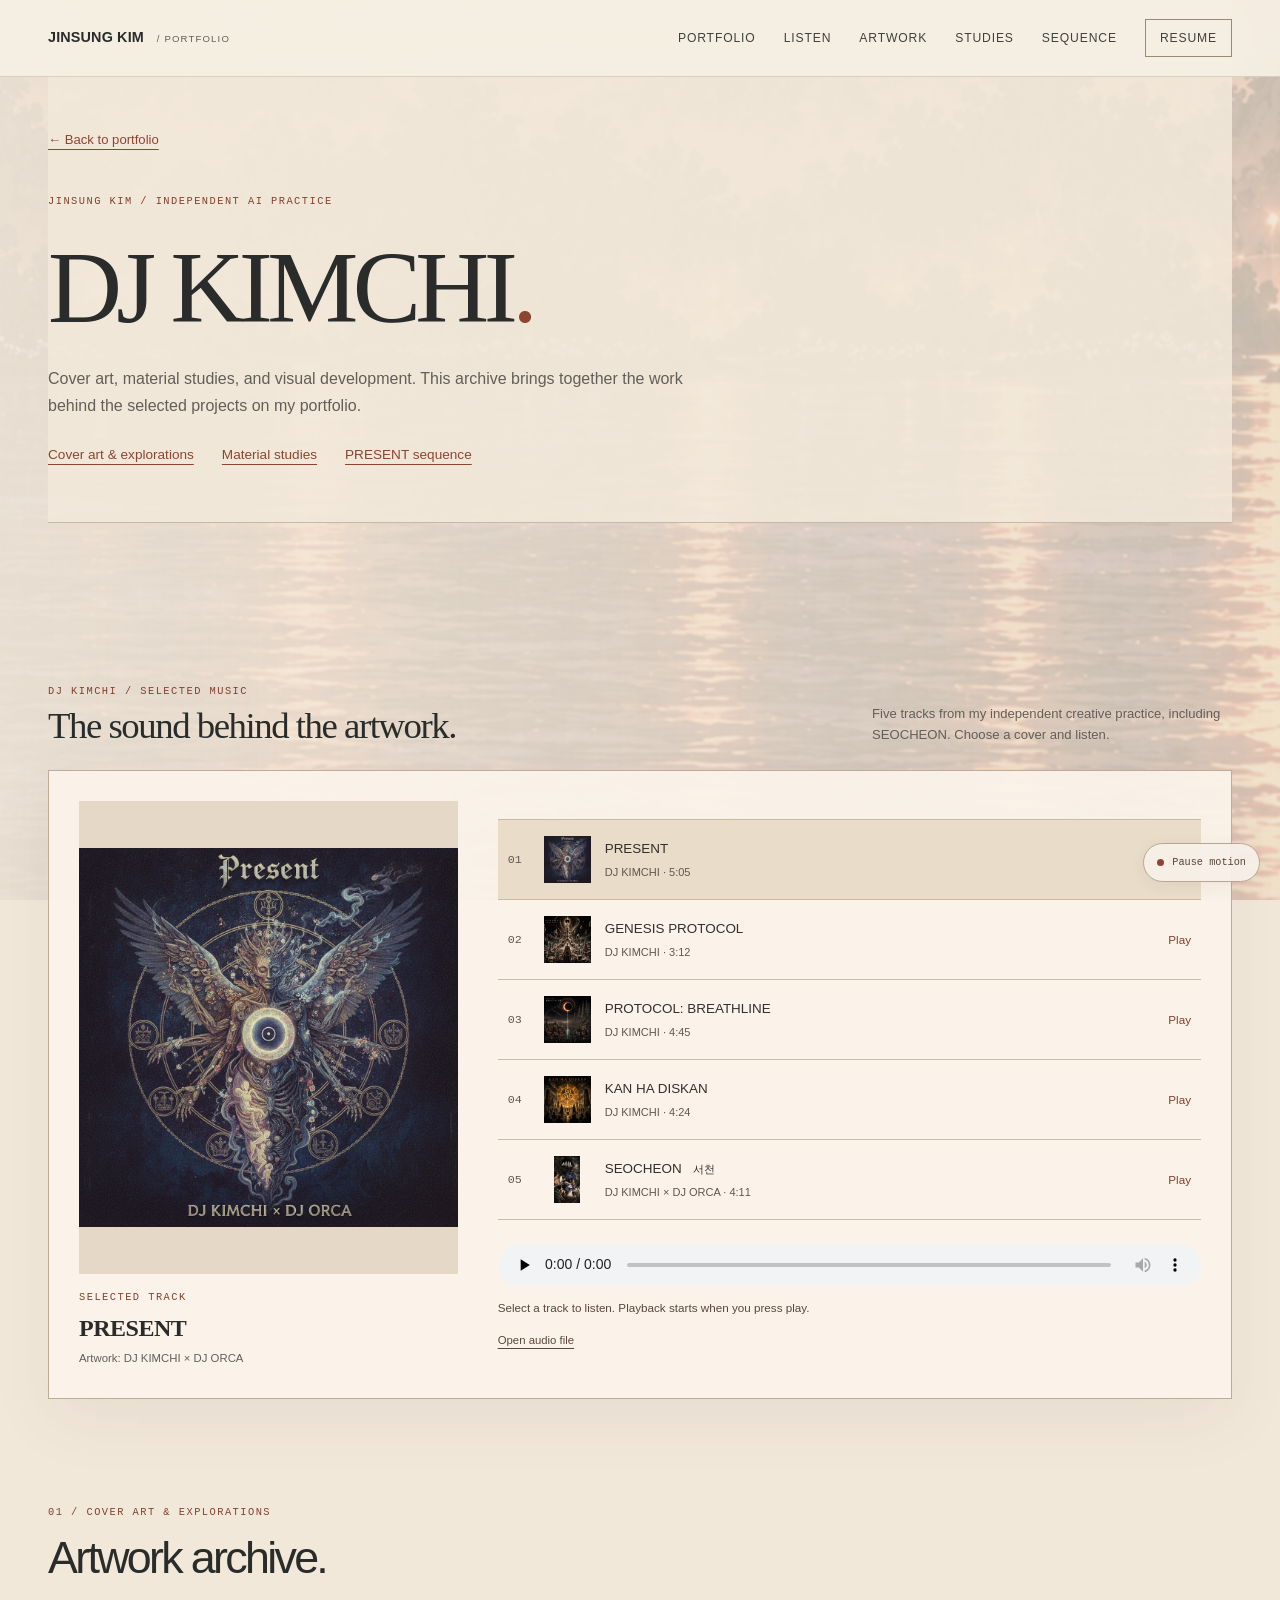
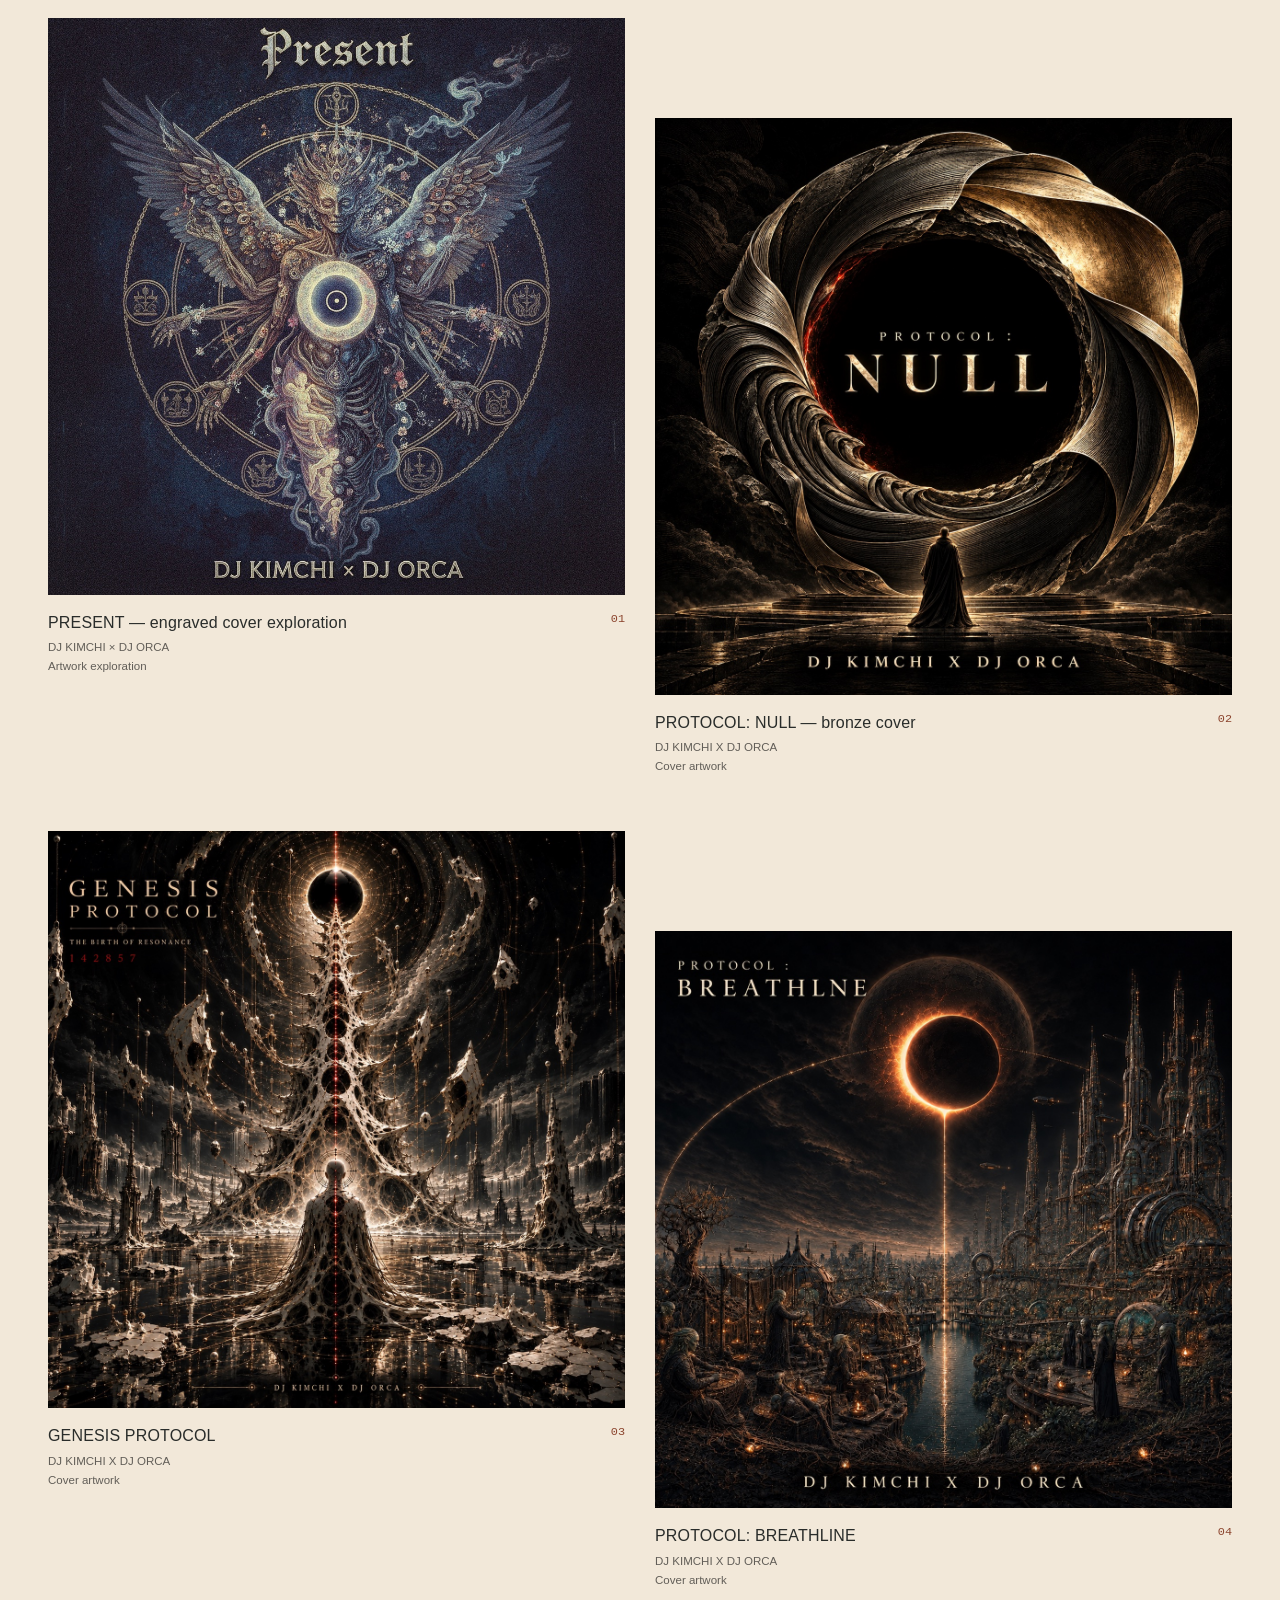
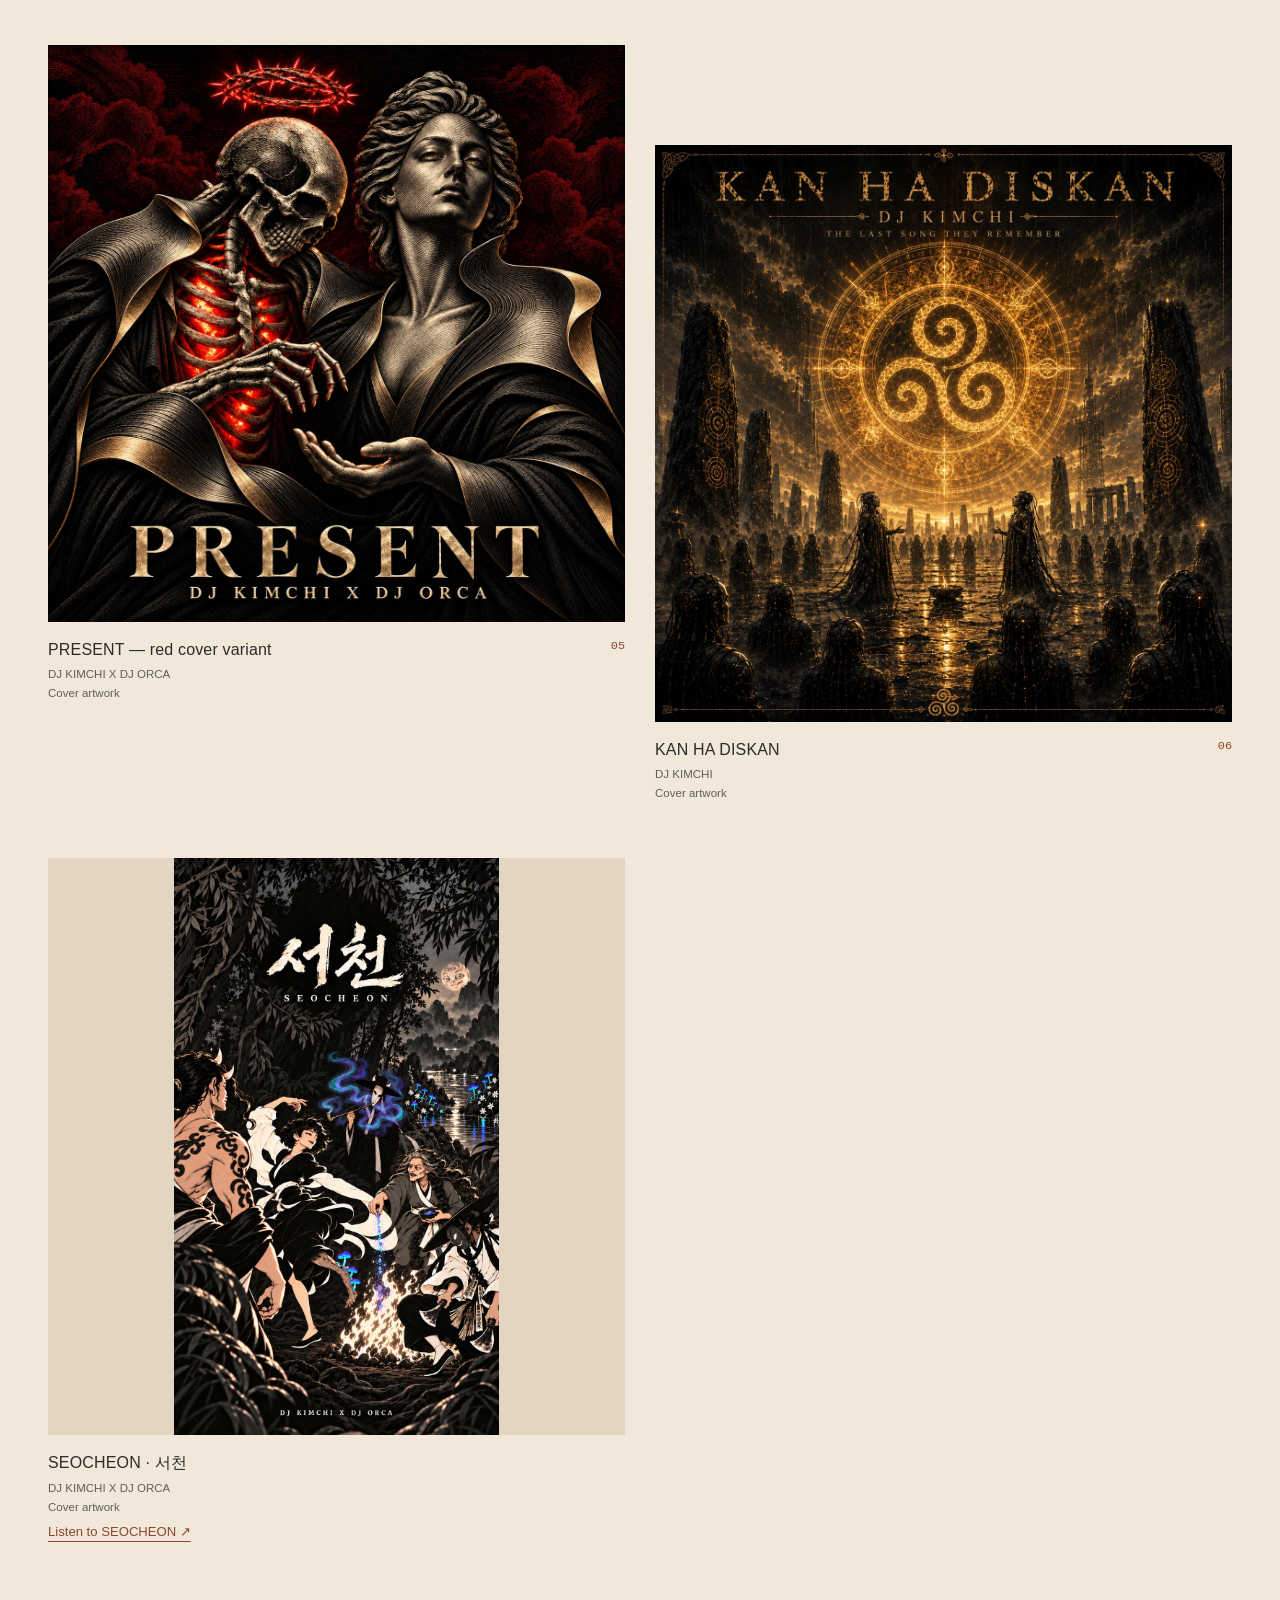
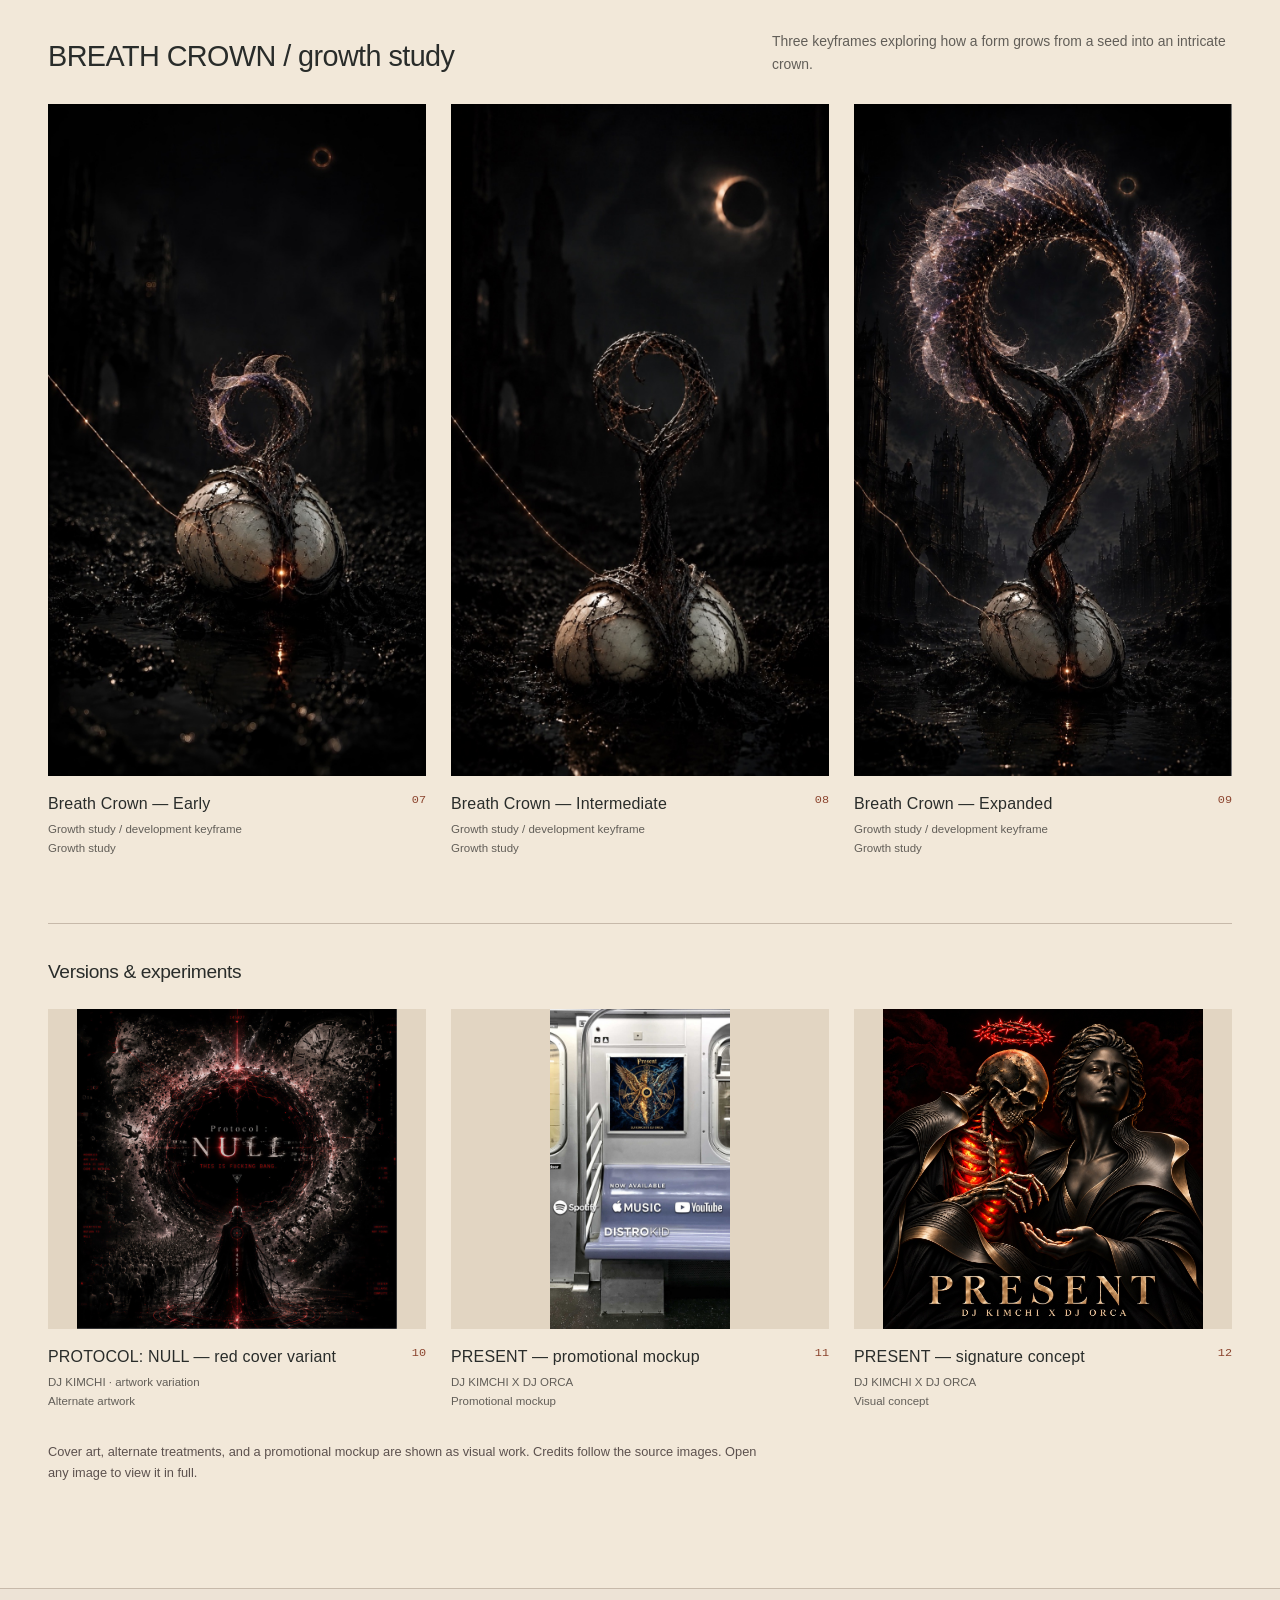
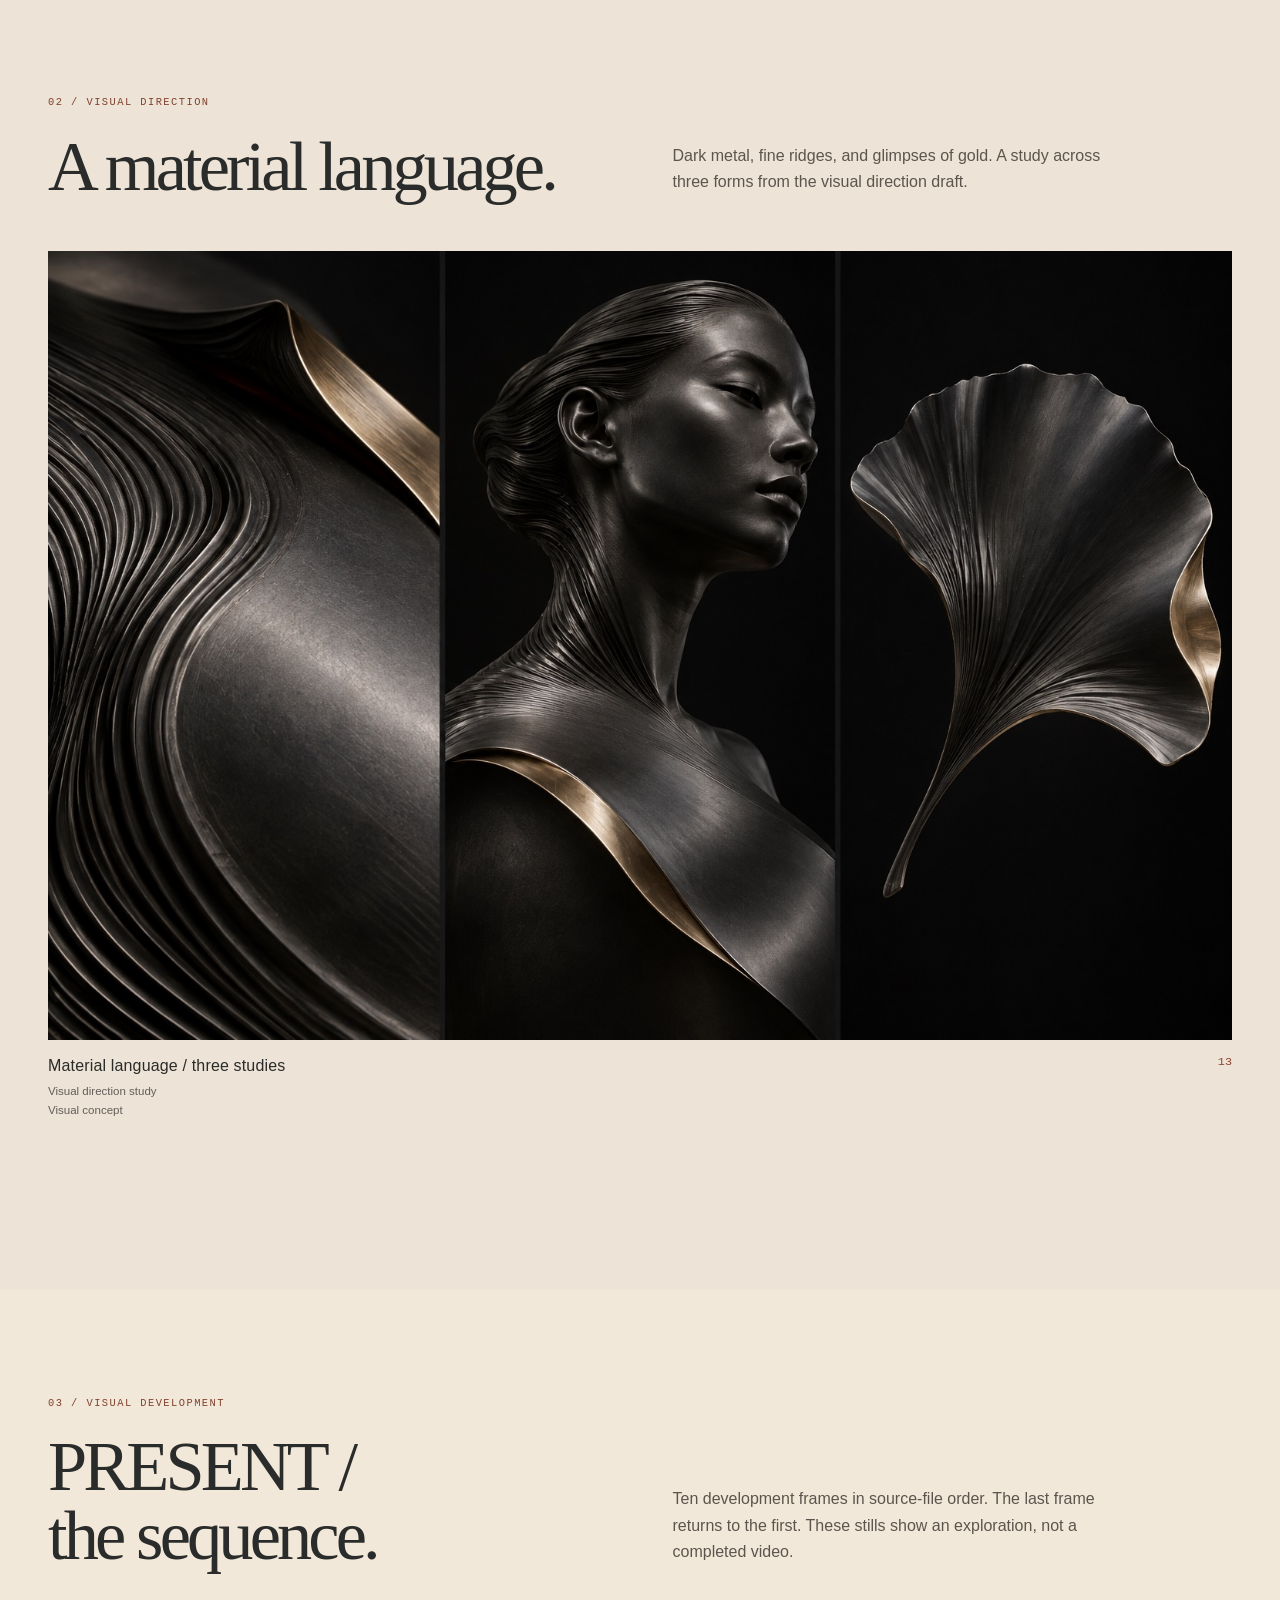
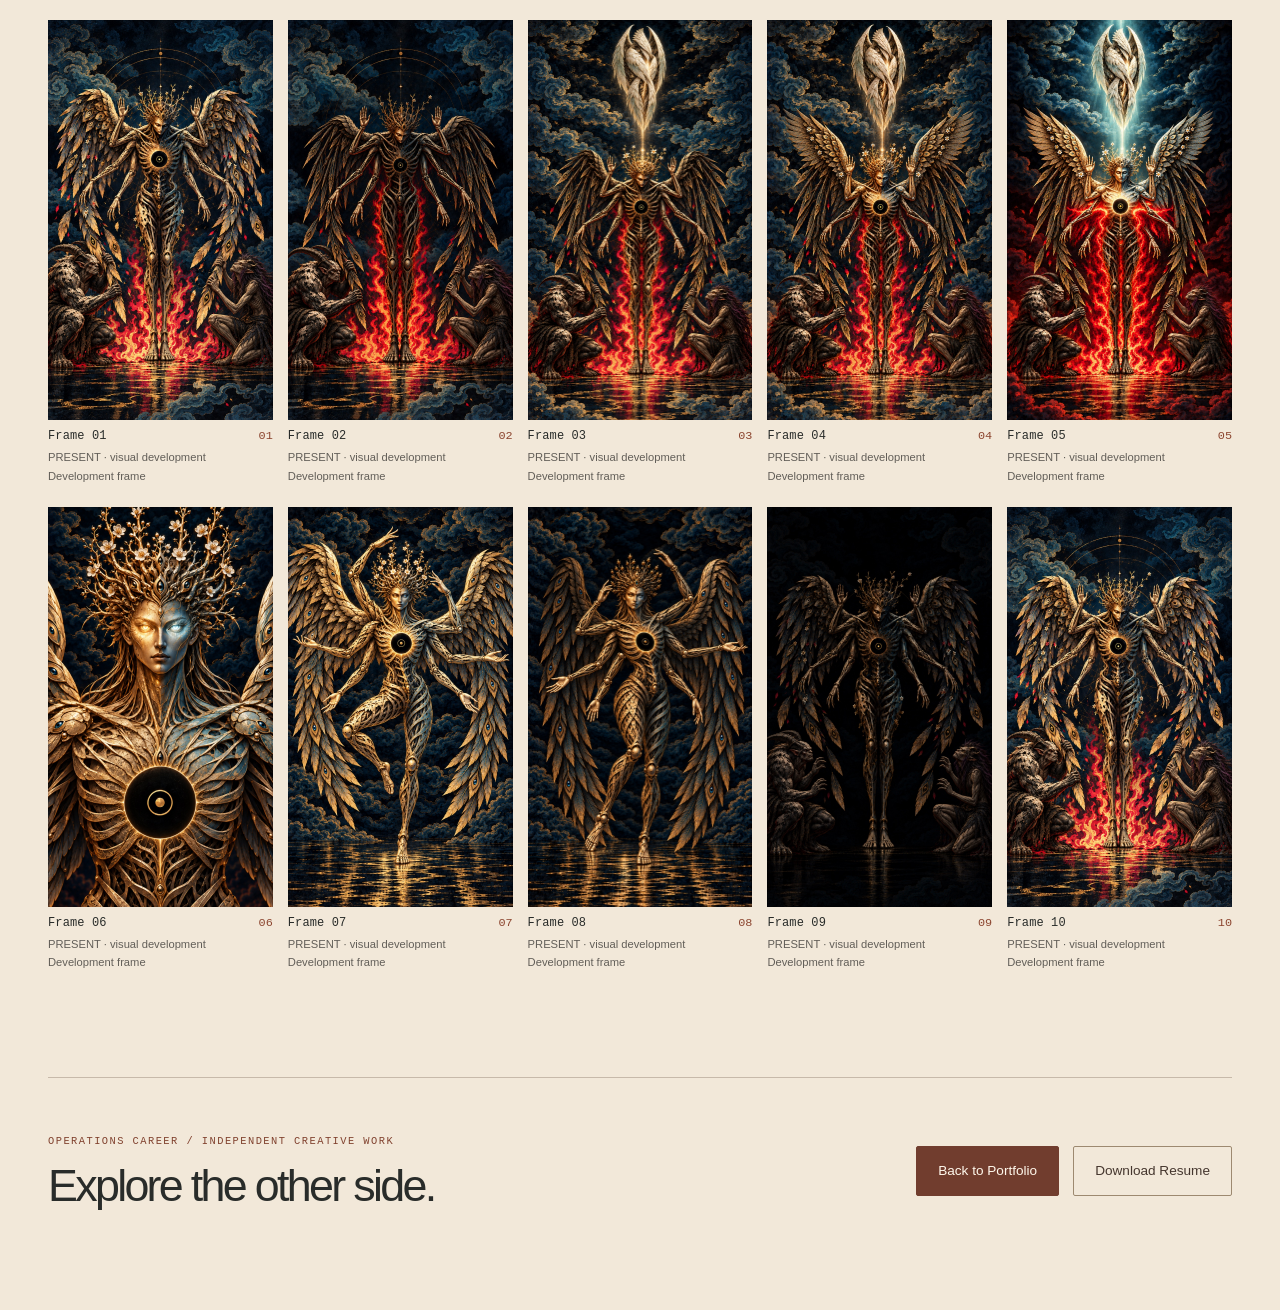
==== commit c5e9fa0f: "Preserve portfolio collection and add a quiet DJ KIMCHI video atmosphere" ====
--- a/dj-kimchi.html
+++ b/dj-kimchi.html
@@ -1 +1 @@
-<!doctype html><html lang="en"><head><meta charset="utf-8"><meta name="viewport" content="width=device-width, initial-scale=1"><meta name="description" content="DJ KIMCHI music and artwork: selected tracks, cover art, visual studies, and development frames from Jinsung Kim’s independent AI creative practice."><meta name="theme-color" content="#f2e8d9"><title>DJ KIMCHI — Music & Artwork | Jinsung Kim</title><link rel="icon" href="data:image/svg+xml,%3Csvg xmlns='http://www.w3.org/2000/svg' viewBox='0 0 40 40'%3E%3Crect width='40' height='40' fill='%230b0d10'/%3E%3Ctext x='20' y='27' text-anchor='middle' fill='%23edc48b' font-family='Arial' font-weight='bold' font-size='19'%3EJK%3C/text%3E%3C/svg%3E"><link rel="stylesheet" href="styles.css"><link rel="stylesheet" href="artist.css"><link rel="stylesheet" href="balanced.css"><link rel="stylesheet" href="music.css"><link rel="stylesheet" href="seocheon.css"><link rel="preload" as="image" href="assets/art/seocheon-sorrow.webp"></head><body class="artist-body seocheon-body gallery-body"><div class="seocheon-atmosphere" aria-hidden="true"><div class="atmosphere-landscape"></div><div class="atmosphere-smoke"></div><div class="atmosphere-prism"></div><div class="atmosphere-paper"></div><div class="embers"><i></i><i></i><i></i><i></i><i></i><i></i><i></i><i></i></div></div><button class="motion-toggle" type="button" aria-pressed="false" aria-label="Pause background motion"><span class="motion-indicator" aria-hidden="true"></span><span data-motion-label>Pause motion</span></button><a class="skip-link" href="#main">Skip to content</a><header class="artist-header"><div class="wrap artist-nav"><a class="artist-brand" href="index.html#top" aria-label="Jinsung Kim home">JINSUNG KIM<span> / PORTFOLIO</span></a><nav class="artist-menu" aria-label="Main navigation"><a href="index.html#work">Portfolio</a><a href="#listen">Listen</a><a href="#artwork">Artwork</a><a href="#studies">Studies</a><a href="#sequence">Sequence</a><a class="nav-resume" href="assets/Jinsung_Kim_Resume.pdf" download>Resume</a></nav></div><div class="progress-line" aria-hidden="true"></div></header><main id="main"><section class="gallery-intro wrap" id="top" data-chapter><a class="quiet-link" href="index.html#ai-practice">← Back to portfolio</a><p class="art-label">Jinsung Kim / Independent AI Practice</p><h1>DJ KIMCHI<span>.</span></h1><p>Music, painted worlds, and the work between versions. Step into SEOCHEON, then explore the earlier covers, studies, and sequences.</p><div class="gallery-jumps"><a href="#seocheon">SEOCHEON</a><a href="#artwork">Cover art &amp; explorations</a><a href="#studies">Material studies</a><a href="#sequence">PRESENT sequence</a></div></section><div class="wrap gallery-story"><section class="seocheon-feature" id="seocheon" aria-labelledby="seocheon-title"><div class="seocheon-story-heading"><div><p class="art-label">Featured project / Music &amp; visual storytelling</p><h3 id="seocheon-title"><span lang="ko">서천</span> SEOCHEON</h3><p class="story-deck">Some goodbyes<br><em>stay with us.</em></p></div><div class="story-copy"><p>In SEOCHEON, I explore the things we struggle to let go: an unspoken apology, a name, a memory. The story moves through a ritual toward the river, where departure and remembrance can exist together.</p><p>The ink-like linework, amber light, and blue-violet smoke carry that journey from quiet sorrow into a psychedelic gathering.</p><a class="art-button" href="#listen">Listen to SEOCHEON <span aria-hidden="true">↘</span></a><p class="story-credit">DJ KIMCHI × DJ ORCA · Independent creative project</p></div></div><div class="seocheon-triptych"><figure class="art-tile reveal"><button class="art-image-button" type="button" data-art="seocheon-sorrow" data-title="SEOCHEON — A heart still holding on" data-credit="DJ KIMCHI × DJ ORCA" data-note="SEOCHEON music-video artwork. Web display copy; the original is preserved." aria-label="Enlarge SEOCHEON — A heart still holding on"><img src="assets/art/seocheon-sorrow.webp" width="900" height="1600" alt="A tearful woman in ink-lined robes beneath a tree, with an amber moon and blue smoke behind her." loading="lazy" decoding="async"><span class="image-hint" aria-hidden="true">View artwork</span></button><figcaption class="art-caption-v2"><div><h3>A heart still holding on</h3><p>SEOCHEON / DJ KIMCHI × DJ ORCA</p></div><span class="art-count">01</span></figcaption></figure><figure class="art-tile reveal"><button class="art-image-button" type="button" data-art="seocheon-smoke" data-title="SEOCHEON — Between memory and release" data-credit="DJ KIMCHI × DJ ORCA" data-note="SEOCHEON music-video artwork. Web display copy; the original is preserved." aria-label="Enlarge SEOCHEON — Between memory and release"><img src="assets/art/seocheon-smoke.webp" width="900" height="1600" alt="A pale masked guide holds a pipe as vivid indigo and blue smoke rises through an amber forest." loading="lazy" decoding="async"><span class="image-hint" aria-hidden="true">View artwork</span></button><figcaption class="art-caption-v2"><div><h3>Between memory and release</h3><p>SEOCHEON / DJ KIMCHI × DJ ORCA</p></div><span class="art-count">02</span></figcaption></figure><figure class="art-tile reveal"><button class="art-image-button" type="button" data-art="seocheon-farewell" data-title="SEOCHEON — A goodbye, remembered" data-credit="DJ KIMCHI × DJ ORCA" data-note="SEOCHEON music-video artwork. Web display copy; the original is preserved." aria-label="Enlarge SEOCHEON — A goodbye, remembered"><img src="assets/art/seocheon-farewell.webp" width="900" height="1600" alt="A woman turns with a gentle smile beside a river reflecting the warm orange sky." loading="lazy" decoding="async"><span class="image-hint" aria-hidden="true">View artwork</span></button><figcaption class="art-caption-v2"><div><h3>A goodbye, remembered</h3><p>SEOCHEON / DJ KIMCHI × DJ ORCA</p></div><span class="art-count">03</span></figcaption></figure></div><p class="story-footnote">A heart still holding on. A ritual of release. A goodbye that leaves the memory intact.</p><div class="river-passage" role="img" aria-label="The painted river of SEOCHEON, moving gently through amber and violet light"><div class="river-passage-art" aria-hidden="true"></div><div class="river-passage-light" aria-hidden="true"></div><div class="river-words"><span>SEOCHEON / THE OTHER SHORE</span><p>Let go.<br><em>Remember.</em></p><span>DJ KIMCHI × DJ ORCA</span></div></div></section><div class="seocheon-extra-art"><figure class="art-tile reveal"><button class="art-image-button" type="button" data-art="seocheon-river" data-title="SEOCHEON — Flowers on the other shore" data-credit="DJ KIMCHI × DJ ORCA" data-note="SEOCHEON music-video artwork. Web display copy; the original is preserved." aria-label="Enlarge SEOCHEON — Flowers on the other shore"><img src="assets/art/seocheon-river.webp" width="900" height="1600" alt="A painted river, distant mountains, flowers and light from the world of SEOCHEON." loading="lazy" decoding="async"><span class="image-hint" aria-hidden="true">View artwork</span></button><figcaption class="art-caption-v2"><div><h3>Flowers on the other shore</h3><p>SEOCHEON / DJ KIMCHI × DJ ORCA</p></div><span class="art-count">04</span></figcaption></figure><figure class="art-tile reveal"><button class="art-image-button" type="button" data-art="seocheon-ritual" data-title="SEOCHEON — The ritual" data-credit="DJ KIMCHI × DJ ORCA" data-note="SEOCHEON music-video artwork. Web display copy; the original is preserved." aria-label="Enlarge SEOCHEON — The ritual"><img src="assets/art/seocheon-ritual.webp" width="900" height="1600" alt="A hand-drawn ritual character from the visual development of SEOCHEON." loading="lazy" decoding="async"><span class="image-hint" aria-hidden="true">View artwork</span></button><figcaption class="art-caption-v2"><div><h3>The ritual</h3><p>SEOCHEON / DJ KIMCHI × DJ ORCA</p></div><span class="art-count">05</span></figcaption></figure><figure class="art-tile reveal"><button class="art-image-button" type="button" data-art="seocheon-dance" data-title="SEOCHEON — The gathering" data-credit="DJ KIMCHI × DJ ORCA" data-note="SEOCHEON music-video artwork. Web display copy; the original is preserved." aria-label="Enlarge SEOCHEON — The gathering"><img src="assets/art/seocheon-dance.webp" width="900" height="1600" alt="A group of figures gather around bright firelight in the forest ritual." loading="lazy" decoding="async"><span class="image-hint" aria-hidden="true">View artwork</span></button><figcaption class="art-caption-v2"><div><h3>The gathering</h3><p>SEOCHEON / DJ KIMCHI × DJ ORCA</p></div><span class="art-count">06</span></figcaption></figure></div></div><div class="wrap gallery-music"><section class="listening-room" id="listen" data-chapter aria-labelledby="listen-title"><div class="listening-heading"><div><p class="art-label">DJ KIMCHI / Selected music</p><h2 id="listen-title">The sound behind the artwork.</h2></div><p>SEOCHEON joins four earlier tracks. Choose a piece and listen at your own pace.</p></div><div class="music-player" data-music-player><figure class="now-playing"><img class="now-cover" data-now-cover src="assets/art/seocheon-cover.webp" alt="SEOCHEON title artwork, DJ KIMCHI × DJ ORCA" width="900" height="1600" loading="lazy"><figcaption class="now-playing-caption"><p class="art-label">Selected track</p><h4 data-now-title>SEOCHEON · 서천</h4><p data-now-credit>Artwork: DJ KIMCHI × DJ ORCA</p></figcaption></figure><div class="music-controls"><ol class="track-list" aria-label="Selected DJ KIMCHI tracks"><li><button class="track-row" type="button" data-track="seocheon" data-title="SEOCHEON · 서천" data-src="assets/audio/seocheon.m4a" data-cover="assets/art/seocheon-cover.webp" data-credit="DJ KIMCHI × DJ ORCA" aria-label="Play SEOCHEON · 서천"><span class="track-number" aria-hidden="true">01</span><img src="assets/art/seocheon-cover.webp" alt="" width="47" height="47" loading="lazy"><span><span class="track-name">SEOCHEON <span lang="ko">서천</span></span><span class="track-subtitle">DJ KIMCHI × DJ ORCA · 4:11</span></span><span class="track-action" data-track-action aria-hidden="true">Play</span></button></li><li><button class="track-row" type="button" data-track="present" data-title="PRESENT" data-src="assets/audio/present.m4a" data-cover="assets/art/present-engraved-exploration.jpg" data-credit="DJ KIMCHI × DJ ORCA" aria-label="Play PRESENT"><span class="track-number" aria-hidden="true">02</span><img src="assets/art/present-engraved-exploration.jpg" alt="" width="47" height="47" loading="lazy"><span><span class="track-name">PRESENT</span><span class="track-subtitle">DJ KIMCHI · 5:05</span></span><span class="track-action" data-track-action aria-hidden="true">Play</span></button></li><li><button class="track-row" type="button" data-track="genesis-protocol" data-title="GENESIS PROTOCOL" data-src="assets/audio/genesis-protocol.m4a" data-cover="assets/art/genesis-protocol.jpg" data-credit="DJ KIMCHI × DJ ORCA" aria-label="Play GENESIS PROTOCOL"><span class="track-number" aria-hidden="true">03</span><img src="assets/art/genesis-protocol.jpg" alt="" width="47" height="47" loading="lazy"><span><span class="track-name">GENESIS PROTOCOL</span><span class="track-subtitle">DJ KIMCHI · 3:12</span></span><span class="track-action" data-track-action aria-hidden="true">Play</span></button></li><li><button class="track-row" type="button" data-track="protocol-breathline" data-title="PROTOCOL: BREATHLINE" data-src="assets/audio/protocol-breathline.m4a" data-cover="assets/art/protocol-breathline.jpg" data-credit="DJ KIMCHI × DJ ORCA" aria-label="Play PROTOCOL: BREATHLINE"><span class="track-number" aria-hidden="true">04</span><img src="assets/art/protocol-breathline.jpg" alt="" width="47" height="47" loading="lazy"><span><span class="track-name">PROTOCOL: BREATHLINE</span><span class="track-subtitle">DJ KIMCHI · 4:45</span></span><span class="track-action" data-track-action aria-hidden="true">Play</span></button></li><li><button class="track-row" type="button" data-track="kan-ha-diskan" data-title="KAN HA DISKAN" data-src="assets/audio/kan-ha-diskan.m4a" data-cover="assets/art/kan-ha-diskan.jpg" data-credit="DJ KIMCHI" aria-label="Play KAN HA DISKAN"><span class="track-number" aria-hidden="true">05</span><img src="assets/art/kan-ha-diskan.jpg" alt="" width="47" height="47" loading="lazy"><span><span class="track-name">KAN HA DISKAN</span><span class="track-subtitle">DJ KIMCHI · 4:24</span></span><span class="track-action" data-track-action aria-hidden="true">Play</span></button></li></ol><audio controls preload="none" src="assets/audio/seocheon.m4a" aria-label="SEOCHEON · 서천 audio player">Your browser does not support audio playback.</audio><p class="playback-status" data-playback-status role="status" aria-live="polite">Select a track to listen. Playback starts when you press play.</p><a class="audio-file-link" data-audio-link href="assets/audio/seocheon.m4a">Open audio file</a></div></div></section></div><section class="chapter" id="artwork" data-chapter aria-labelledby="artwork-title"><div class="wrap"><div class="archive-heading"><p class="art-label">01 / Cover art &amp; explorations</p><h2 id="artwork-title">Artwork archive.</h2></div><div class="art-grid"><figure class="art-tile reveal"><button class="art-image-button" type="button" data-art="present-v6-exploration" data-title="PRESENT — engraved cover exploration" data-credit="DJ KIMCHI × DJ ORCA" data-note="Artwork exploration." aria-label="Enlarge PRESENT — engraved cover exploration"><img src="assets/art/present-engraved-exploration.jpg" width="1024" height="1024" alt="Navy and gold engraved winged figure with many arms, a chest eclipse, flowers and circular symbolic chains." loading="lazy" decoding="async"><span class="image-hint" aria-hidden="true">View artwork</span></button><figcaption class="art-caption-v2"><div><h3>PRESENT — engraved cover exploration</h3><p>DJ KIMCHI × DJ ORCA<br>Artwork exploration</p></div><span class="art-count">01</span></figcaption></figure><figure class="art-tile reveal"><button class="art-image-button" type="button" data-art="protocol-null-gold" data-title="PROTOCOL: NULL — bronze cover" data-credit="DJ KIMCHI X DJ ORCA" data-note="Cover artwork." aria-label="Enlarge PROTOCOL: NULL — bronze cover"><img src="assets/art/protocol-null-bronze.jpg" width="1254" height="1254" alt="A lone cloaked figure faces a monumental bronze spiral surrounding a black void." loading="lazy" decoding="async"><span class="image-hint" aria-hidden="true">View artwork</span></button><figcaption class="art-caption-v2"><div><h3>PROTOCOL: NULL — bronze cover</h3><p>DJ KIMCHI X DJ ORCA<br>Cover artwork</p></div><span class="art-count">02</span></figcaption></figure><figure class="art-tile reveal"><button class="art-image-button" type="button" data-art="genesis-protocol" data-title="GENESIS PROTOCOL" data-credit="DJ KIMCHI X DJ ORCA" data-note="Cover artwork." aria-label="Enlarge GENESIS PROTOCOL"><img src="assets/art/genesis-protocol.jpg" width="1254" height="1254" alt="A lone figure faces a tall ivory skeletal tower under a black eclipse, with fine gold geometry and a red central axis." loading="lazy" decoding="async"><span class="image-hint" aria-hidden="true">View artwork</span></button><figcaption class="art-caption-v2"><div><h3>GENESIS PROTOCOL</h3><p>DJ KIMCHI X DJ ORCA<br>Cover artwork</p></div><span class="art-count">03</span></figcaption></figure><figure class="art-tile reveal"><button class="art-image-button" type="button" data-art="protocol-breathline" data-title="PROTOCOL: BREATHLINE" data-credit="DJ KIMCHI X DJ ORCA" data-note="Cover artwork." aria-label="Enlarge PROTOCOL: BREATHLINE"><img src="assets/art/protocol-breathline.jpg" width="1254" height="1254" alt="An amber eclipse sends a thin light down into a dark intricate city of towers and a central canal." loading="lazy" decoding="async"><span class="image-hint" aria-hidden="true">View artwork</span></button><figcaption class="art-caption-v2"><div><h3>PROTOCOL: BREATHLINE</h3><p>DJ KIMCHI X DJ ORCA<br>Cover artwork</p></div><span class="art-count">04</span></figcaption></figure><figure class="art-tile reveal"><button class="art-image-button" type="button" data-art="present-red" data-title="PRESENT — red cover variant" data-credit="DJ KIMCHI X DJ ORCA" data-note="Cover artwork." aria-label="Enlarge PRESENT — red cover variant"><img src="assets/art/present-red-cover.jpg" width="1254" height="1254" alt="An engraved skeletal figure with a red halo stands beside an ivory human figure against black and red clouds." loading="lazy" decoding="async"><span class="image-hint" aria-hidden="true">View artwork</span></button><figcaption class="art-caption-v2"><div><h3>PRESENT — red cover variant</h3><p>DJ KIMCHI X DJ ORCA<br>Cover artwork</p></div><span class="art-count">05</span></figcaption></figure><figure class="art-tile reveal"><button class="art-image-button" type="button" data-art="kan-ha-diskan" data-title="KAN HA DISKAN" data-credit="DJ KIMCHI" data-note="Cover artwork." aria-label="Enlarge KAN HA DISKAN"><img src="assets/art/kan-ha-diskan.jpg" width="1254" height="1254" alt="Gold circular geometry glows above robed figures and standing stones on a dark reflective landscape." loading="lazy" decoding="async"><span class="image-hint" aria-hidden="true">View artwork</span></button><figcaption class="art-caption-v2"><div><h3>KAN HA DISKAN</h3><p>DJ KIMCHI<br>Cover artwork</p></div><span class="art-count">06</span></figcaption></figure></div><div class="crown-study"><div class="sequence-header"><h3>BREATH CROWN / growth study</h3><p>Three keyframes exploring how a form grows from a seed into an intricate crown.</p></div><div class="crown-grid"><figure class="art-tile reveal"><button class="art-image-button" type="button" data-art="breath-crown-early" data-title="Breath Crown — Early" data-credit="Growth study / development keyframe" data-note="Growth study. A developmental keyframe from the Breath Crown visual study." aria-label="Enlarge Breath Crown — Early"><img src="assets/art/breath-crown-early.jpg" width="900" height="1600" alt="A small illuminated ring emerges from a seed on a ruined street beneath an eclipse." loading="lazy" decoding="async"><span class="image-hint" aria-hidden="true">View artwork</span></button><figcaption class="art-caption-v2"><div><h3>Breath Crown — Early</h3><p>Growth study / development keyframe<br>Growth study</p></div><span class="art-count">07</span></figcaption></figure><figure class="art-tile reveal"><button class="art-image-button" type="button" data-art="breath-crown-intermediate" data-title="Breath Crown — Intermediate" data-credit="Growth study / development keyframe" data-note="Growth study. A developmental keyframe from the Breath Crown visual study." aria-label="Enlarge Breath Crown — Intermediate"><img src="assets/art/breath-crown-intermediate.jpg" width="900" height="1600" alt="Dark skeletal fibers form a growing ring above a seed in the ruined street." loading="lazy" decoding="async"><span class="image-hint" aria-hidden="true">View artwork</span></button><figcaption class="art-caption-v2"><div><h3>Breath Crown — Intermediate</h3><p>Growth study / development keyframe<br>Growth study</p></div><span class="art-count">08</span></figcaption></figure><figure class="art-tile reveal"><button class="art-image-button" type="button" data-art="breath-crown-expanded" data-title="Breath Crown — Expanded" data-credit="Growth study / development keyframe" data-note="Growth study. A developmental keyframe from the Breath Crown visual study." aria-label="Enlarge Breath Crown — Expanded"><img src="assets/art/breath-crown-expanded.jpg" width="900" height="1600" alt="A towering intricate Breath Crown of ivory branches expands across the ruined street beneath an eclipse." loading="lazy" decoding="async"><span class="image-hint" aria-hidden="true">View artwork</span></button><figcaption class="art-caption-v2"><div><h3>Breath Crown — Expanded</h3><p>Growth study / development keyframe<br>Growth study</p></div><span class="art-count">09</span></figcaption></figure></div></div><div class="archive-variation"><h3>Versions & experiments</h3><div class="variation-grid"><figure class="art-tile reveal"><button class="art-image-button" type="button" data-art="protocol-null-red" data-title="PROTOCOL: NULL — red cover variant" data-credit="DJ KIMCHI · artwork variation" data-note="Alternate artwork. Original artwork includes explicit language." aria-label="Enlarge PROTOCOL: NULL — red cover variant"><img src="assets/art/protocol-null-red-variant.jpg" width="1600" height="1600" alt="A cloaked figure faces a black circular portal surrounded by a crumbling face, clock and red digital fragments." loading="lazy" decoding="async"><span class="image-hint" aria-hidden="true">View artwork</span></button><figcaption class="art-caption-v2"><div><h3>PROTOCOL: NULL — red cover variant</h3><p>DJ KIMCHI · artwork variation<br>Alternate artwork</p></div><span class="art-count">10</span></figcaption></figure><figure class="art-tile reveal"><button class="art-image-button" type="button" data-art="present-promo" data-title="PRESENT — promotional mockup" data-credit="DJ KIMCHI X DJ ORCA" data-note="Promotional mockup. Artwork contains promotional wording; this archive does not verify current streaming availability." aria-label="Enlarge PRESENT — promotional mockup"><img src="assets/art/present-promotional-mockup.jpg" width="900" height="1600" alt="PRESENT artwork on a subway poster mockup with streaming-service logos and DistroKid branding." loading="lazy" decoding="async"><span class="image-hint" aria-hidden="true">View artwork</span></button><figcaption class="art-caption-v2"><div><h3>PRESENT — promotional mockup</h3><p>DJ KIMCHI X DJ ORCA<br>Promotional mockup</p></div><span class="art-count">11</span></figcaption></figure><figure class="art-tile reveal"><button class="art-image-button" type="button" data-art="signature-present" data-title="PRESENT — signature concept" data-credit="DJ KIMCHI X DJ ORCA" data-note="Visual concept. From the visual direction draft." aria-label="Enlarge PRESENT — signature concept"><img src="assets/art/signature-present.jpg" width="1254" height="1254" alt="A glowing red skeleton and a dark metallic statue wrapped in flowing ridged black and gold forms, with PRESENT and DJ KIMCHI X DJ ORCA lettering." loading="lazy" decoding="async"><span class="image-hint" aria-hidden="true">View artwork</span></button><figcaption class="art-caption-v2"><div><h3>PRESENT — signature concept</h3><p>DJ KIMCHI X DJ ORCA<br>Visual concept</p></div><span class="art-count">12</span></figcaption></figure></div></div><p class="gallery-status">Cover art, alternate treatments, and a promotional mockup are shown as visual work. Credits follow the source images. Open any image to view it in full.</p></div></section><section class="chapter workflow-chapter" id="studies" data-chapter aria-labelledby="studies-title"><div class="wrap"><div class="chapter-heading"><div><p class="art-label">02 / Visual direction</p><h2 id="studies-title">A material language.</h2></div><p>Dark metal, fine ridges, and glimpses of gold. A study across three forms from the visual direction draft.</p></div><div class="material-study"><figure class="art-tile reveal"><button class="art-image-button" type="button" data-art="material-study" data-title="Material language / three studies" data-credit="Visual direction study" data-note="Visual concept. From the visual direction draft." aria-label="Enlarge Material language / three studies"><img src="assets/art/material-study.jpg" width="1536" height="1024" alt="A triptych of ridged dark metal: an abstract fold, a sculptural woman, and a ginkgo leaf, each with glimpses of gold." loading="lazy" decoding="async"><span class="image-hint" aria-hidden="true">View artwork</span></button><figcaption class="art-caption-v2"><div><h3>Material language / three studies</h3><p>Visual direction study<br>Visual concept</p></div><span class="art-count">13</span></figcaption></figure></div></div></section><section class="chapter" id="sequence" data-chapter aria-labelledby="sequence-title"><div class="wrap"><div class="chapter-heading"><div><p class="art-label">03 / Visual development</p><h2 id="sequence-title">PRESENT /<br>the sequence.</h2></div><p>Ten development frames in source-file order. The last frame returns to the first. These stills show an exploration, not a completed video.</p></div><div class="sequence-grid"><figure class="art-tile reveal"><button class="art-image-button" type="button" data-art="present-sequence-01" data-title="PRESENT — visual sequence 01" data-credit="PRESENT · visual development" data-note="Development frame. Sequence order follows the source filenames. This is a still frame, not a finished video." aria-label="Enlarge Frame 01"><img src="assets/art/present-sequence-01.jpg" width="900" height="1600" alt="Golden winged figure with six arms and an eclipse chest, flanked by two crouching creatures above red flames." loading="lazy" decoding="async"><span class="image-hint" aria-hidden="true">View artwork</span></button><figcaption class="art-caption-v2"><div><h3>Frame 01</h3><p>PRESENT · visual development<br>Development frame</p></div><span class="art-count">01</span></figcaption></figure><figure class="art-tile reveal"><button class="art-image-button" type="button" data-art="present-sequence-02" data-title="PRESENT — visual sequence 02" data-credit="PRESENT · visual development" data-note="Development frame. Sequence order follows the source filenames. This is a still frame, not a finished video." aria-label="Enlarge Frame 02"><img src="assets/art/present-sequence-02.jpg" width="900" height="1600" alt="Winged golden figure lowers its head as red flames rise between two crouching creatures." loading="lazy" decoding="async"><span class="image-hint" aria-hidden="true">View artwork</span></button><figcaption class="art-caption-v2"><div><h3>Frame 02</h3><p>PRESENT · visual development<br>Development frame</p></div><span class="art-count">02</span></figcaption></figure><figure class="art-tile reveal"><button class="art-image-button" type="button" data-art="present-sequence-03" data-title="PRESENT — visual sequence 03" data-credit="PRESENT · visual development" data-note="Development frame. Sequence order follows the source filenames. This is a still frame, not a finished video." aria-label="Enlarge Frame 03"><img src="assets/art/present-sequence-03.jpg" width="900" height="1600" alt="A white feathered cocoon floats above the golden winged figure amid dark blue clouds and red flames." loading="lazy" decoding="async"><span class="image-hint" aria-hidden="true">View artwork</span></button><figcaption class="art-caption-v2"><div><h3>Frame 03</h3><p>PRESENT · visual development<br>Development frame</p></div><span class="art-count">03</span></figcaption></figure><figure class="art-tile reveal"><button class="art-image-button" type="button" data-art="present-sequence-04" data-title="PRESENT — visual sequence 04" data-credit="PRESENT · visual development" data-note="Development frame. Sequence order follows the source filenames. This is a still frame, not a finished video." aria-label="Enlarge Frame 04"><img src="assets/art/present-sequence-04.jpg" width="900" height="1600" alt="The central figure raises its wings beneath a white feathered cocoon, surrounded by navy clouds." loading="lazy" decoding="async"><span class="image-hint" aria-hidden="true">View artwork</span></button><figcaption class="art-caption-v2"><div><h3>Frame 04</h3><p>PRESENT · visual development<br>Development frame</p></div><span class="art-count">04</span></figcaption></figure><figure class="art-tile reveal"><button class="art-image-button" type="button" data-art="present-sequence-05" data-title="PRESENT — visual sequence 05" data-credit="PRESENT · visual development" data-note="Development frame. Sequence order follows the source filenames. This is a still frame, not a finished video." aria-label="Enlarge Frame 05"><img src="assets/art/present-sequence-05.jpg" width="900" height="1600" alt="A shaft of pale blue light connects the cocoon and winged figure as bright red energy spreads around its torso." loading="lazy" decoding="async"><span class="image-hint" aria-hidden="true">View artwork</span></button><figcaption class="art-caption-v2"><div><h3>Frame 05</h3><p>PRESENT · visual development<br>Development frame</p></div><span class="art-count">05</span></figcaption></figure><figure class="art-tile reveal"><button class="art-image-button" type="button" data-art="present-sequence-06" data-title="PRESENT — visual sequence 06" data-credit="PRESENT · visual development" data-note="Development frame. Sequence order follows the source filenames. This is a still frame, not a finished video." aria-label="Enlarge Frame 06"><img src="assets/art/present-sequence-06.jpg" width="900" height="1600" alt="Close portrait of a gold and blue figure with a flowering crown, glowing eyes and a black eclipse at its chest." loading="lazy" decoding="async"><span class="image-hint" aria-hidden="true">View artwork</span></button><figcaption class="art-caption-v2"><div><h3>Frame 06</h3><p>PRESENT · visual development<br>Development frame</p></div><span class="art-count">06</span></figcaption></figure><figure class="art-tile reveal"><button class="art-image-button" type="button" data-art="present-sequence-07" data-title="PRESENT — visual sequence 07" data-credit="PRESENT · visual development" data-note="Development frame. Sequence order follows the source filenames. This is a still frame, not a finished video." aria-label="Enlarge Frame 07"><img src="assets/art/present-sequence-07.jpg" width="900" height="1600" alt="Six-armed gold and blue winged figure balances on one leg above dark reflective water." loading="lazy" decoding="async"><span class="image-hint" aria-hidden="true">View artwork</span></button><figcaption class="art-caption-v2"><div><h3>Frame 07</h3><p>PRESENT · visual development<br>Development frame</p></div><span class="art-count">07</span></figcaption></figure><figure class="art-tile reveal"><button class="art-image-button" type="button" data-art="present-sequence-08" data-title="PRESENT — visual sequence 08" data-credit="PRESENT · visual development" data-note="Development frame. Sequence order follows the source filenames. This is a still frame, not a finished video." aria-label="Enlarge Frame 08"><img src="assets/art/present-sequence-08.jpg" width="900" height="1600" alt="Six-armed winged figure poses with crossed legs and lowered feathered wings above dark water." loading="lazy" decoding="async"><span class="image-hint" aria-hidden="true">View artwork</span></button><figcaption class="art-caption-v2"><div><h3>Frame 08</h3><p>PRESENT · visual development<br>Development frame</p></div><span class="art-count">08</span></figcaption></figure><figure class="art-tile reveal"><button class="art-image-button" type="button" data-art="present-sequence-09" data-title="PRESENT — visual sequence 09" data-credit="PRESENT · visual development" data-note="Development frame. Sequence order follows the source filenames. This is a still frame, not a finished video." aria-label="Enlarge Frame 09"><img src="assets/art/present-sequence-09.jpg" width="900" height="1600" alt="The winged figure and two crouching creatures recede into darkness; the eclipse chest remains faintly outlined." loading="lazy" decoding="async"><span class="image-hint" aria-hidden="true">View artwork</span></button><figcaption class="art-caption-v2"><div><h3>Frame 09</h3><p>PRESENT · visual development<br>Development frame</p></div><span class="art-count">09</span></figcaption></figure><figure class="art-tile reveal"><button class="art-image-button" type="button" data-art="present-sequence-10" data-title="PRESENT — visual sequence 10" data-credit="PRESENT · visual development" data-note="Development frame. Sequence order follows the source filenames. This is a still frame, not a finished video. This closing frame repeats frame 01." aria-label="Enlarge Frame 10"><img src="assets/art/present-sequence-01.jpg" width="900" height="1600" alt="Golden winged figure with six arms and an eclipse chest, flanked by two crouching creatures above red flames." loading="lazy" decoding="async"><span class="image-hint" aria-hidden="true">View artwork</span></button><figcaption class="art-caption-v2"><div><h3>Frame 10</h3><p>PRESENT · visual development<br>Development frame</p></div><span class="art-count">10</span></figcaption></figure></div></div></section></main><footer class="gallery-footer wrap"><div><p class="art-label">Operations career / Independent creative work</p><h2>Explore the other side.</h2></div><div class="artist-actions"><a class="art-button" href="index.html#work">Back to Portfolio</a><a class="art-button outline-button" href="assets/Jinsung_Kim_Resume.pdf" download>Download Resume</a></div></footer><dialog class="art-dialog" id="art-dialog" aria-labelledby="dialog-title"><div class="dialog-bar"><div><h2 id="dialog-title">Artwork</h2><p id="dialog-credit"></p></div><div class="dialog-controls"><button type="button" id="dialog-prev" aria-label="Previous artwork">Previous</button><button type="button" id="dialog-next" aria-label="Next artwork">Next</button><button type="button" id="dialog-close" aria-label="Close artwork viewer">Close</button></div></div><img class="dialog-image" id="dialog-image" alt=""><div class="art-caption-v2"><p class="dialog-note" id="dialog-note"></p><span class="art-count" id="dialog-count" aria-live="polite"></span></div></dialog><script src="artist.js"></script><script src="music.js"></script><script src="seocheon.js"></script></body></html>+<!doctype html><html lang="en"><head><meta charset="utf-8"><meta name="viewport" content="width=device-width, initial-scale=1"><meta name="description" content="DJ KIMCHI music and artwork: selected tracks, cover art, visual studies, and development frames from Jinsung Kim’s independent AI creative practice."><meta name="theme-color" content="#f2e8d9"><title>DJ KIMCHI — Music & Artwork | Jinsung Kim</title><link rel="icon" href="data:image/svg+xml,%3Csvg xmlns='http://www.w3.org/2000/svg' viewBox='0 0 40 40'%3E%3Crect width='40' height='40' fill='%230b0d10'/%3E%3Ctext x='20' y='27' text-anchor='middle' fill='%23edc48b' font-family='Arial' font-weight='bold' font-size='19'%3EJK%3C/text%3E%3C/svg%3E"><link rel="stylesheet" href="styles.css"><link rel="stylesheet" href="artist.css"><link rel="stylesheet" href="balanced.css"><link rel="stylesheet" href="music.css"><link rel="stylesheet" href="seocheon.css"></head><body class="artist-body seocheon-body collection-body gallery-body"><div class="seocheon-atmosphere" aria-hidden="true"><div class="atmosphere-landscape"></div><video class="atmosphere-video" muted loop playsinline preload="none" poster="assets/art/seocheon-river.webp" aria-hidden="true" tabindex="-1"><source data-video-src="assets/video/dj-kimchi-atmosphere.mp4" type="video/mp4"></video><div class="atmosphere-smoke"></div><div class="atmosphere-prism"></div><div class="atmosphere-paper"></div><div class="embers"><i></i><i></i><i></i><i></i><i></i><i></i><i></i><i></i></div></div><button class="motion-toggle" type="button" aria-pressed="false" aria-label="Pause background motion"><span class="motion-indicator" aria-hidden="true"></span><span data-motion-label>Pause motion</span></button><a class="skip-link" href="#main">Skip to content</a><header class="artist-header"><div class="wrap artist-nav"><a class="artist-brand" href="index.html#top" aria-label="Jinsung Kim home">JINSUNG KIM<span> / PORTFOLIO</span></a><nav class="artist-menu" aria-label="Main navigation"><a href="index.html#work">Portfolio</a><a href="#listen">Listen</a><a href="#artwork">Artwork</a><a href="#studies">Studies</a><a href="#sequence">Sequence</a><a class="nav-resume" href="assets/Jinsung_Kim_Resume.pdf" download>Resume</a></nav></div><div class="progress-line" aria-hidden="true"></div></header><main id="main"><section class="gallery-intro wrap" id="top" data-chapter><a class="quiet-link" href="index.html#ai-practice">← Back to portfolio</a><p class="art-label">Jinsung Kim / Independent AI Practice</p><h1>DJ KIMCHI<span>.</span></h1><p>Cover art, material studies, and visual development. This archive brings together the work behind the selected projects on my portfolio.</p><div class="gallery-jumps"><a href="#artwork">Cover art &amp; explorations</a><a href="#studies">Material studies</a><a href="#sequence">PRESENT sequence</a></div></section><div class="wrap gallery-music"><section class="listening-room" id="listen" data-chapter aria-labelledby="listen-title"><div class="listening-heading"><div><p class="art-label">DJ KIMCHI / Selected music</p><h2 id="listen-title">The sound behind the artwork.</h2></div><p>Five tracks from my independent creative practice, including SEOCHEON. Choose a cover and listen.</p></div><div class="music-player" data-music-player><figure class="now-playing"><img class="now-cover" data-now-cover src="assets/art/present-engraved-exploration.jpg" alt="PRESENT cover artwork" width="1254" height="1254" loading="lazy"><figcaption class="now-playing-caption"><p class="art-label">Selected track</p><h4 data-now-title>PRESENT</h4><p data-now-credit>Artwork: DJ KIMCHI × DJ ORCA</p></figcaption></figure><div class="music-controls"><ol class="track-list" aria-label="Selected DJ KIMCHI tracks"><li><button class="track-row" type="button" data-track="present" data-title="PRESENT" data-src="assets/audio/present.m4a" data-cover="assets/art/present-engraved-exploration.jpg" data-credit="DJ KIMCHI × DJ ORCA" aria-label="Play PRESENT"><span class="track-number" aria-hidden="true">01</span><img src="assets/art/present-engraved-exploration.jpg" alt="" width="47" height="47" loading="lazy"><span><span class="track-name">PRESENT</span><span class="track-subtitle">DJ KIMCHI · 5:05</span></span><span class="track-action" data-track-action aria-hidden="true">Play</span></button></li><li><button class="track-row" type="button" data-track="genesis-protocol" data-title="GENESIS PROTOCOL" data-src="assets/audio/genesis-protocol.m4a" data-cover="assets/art/genesis-protocol.jpg" data-credit="DJ KIMCHI × DJ ORCA" aria-label="Play GENESIS PROTOCOL"><span class="track-number" aria-hidden="true">02</span><img src="assets/art/genesis-protocol.jpg" alt="" width="47" height="47" loading="lazy"><span><span class="track-name">GENESIS PROTOCOL</span><span class="track-subtitle">DJ KIMCHI · 3:12</span></span><span class="track-action" data-track-action aria-hidden="true">Play</span></button></li><li><button class="track-row" type="button" data-track="protocol-breathline" data-title="PROTOCOL: BREATHLINE" data-src="assets/audio/protocol-breathline.m4a" data-cover="assets/art/protocol-breathline.jpg" data-credit="DJ KIMCHI × DJ ORCA" aria-label="Play PROTOCOL: BREATHLINE"><span class="track-number" aria-hidden="true">03</span><img src="assets/art/protocol-breathline.jpg" alt="" width="47" height="47" loading="lazy"><span><span class="track-name">PROTOCOL: BREATHLINE</span><span class="track-subtitle">DJ KIMCHI · 4:45</span></span><span class="track-action" data-track-action aria-hidden="true">Play</span></button></li><li><button class="track-row" type="button" data-track="kan-ha-diskan" data-title="KAN HA DISKAN" data-src="assets/audio/kan-ha-diskan.m4a" data-cover="assets/art/kan-ha-diskan.jpg" data-credit="DJ KIMCHI" aria-label="Play KAN HA DISKAN"><span class="track-number" aria-hidden="true">04</span><img src="assets/art/kan-ha-diskan.jpg" alt="" width="47" height="47" loading="lazy"><span><span class="track-name">KAN HA DISKAN</span><span class="track-subtitle">DJ KIMCHI · 4:24</span></span><span class="track-action" data-track-action aria-hidden="true">Play</span></button></li><li><button class="track-row" type="button" data-track="seocheon" data-title="SEOCHEON · 서천" data-src="assets/audio/seocheon.m4a" data-cover="assets/art/seocheon-cover.webp" data-credit="DJ KIMCHI × DJ ORCA" aria-label="Play SEOCHEON · 서천"><span class="track-number" aria-hidden="true">05</span><img src="assets/art/seocheon-cover.webp" alt="" width="47" height="47" loading="lazy"><span><span class="track-name">SEOCHEON <span lang="ko">서천</span></span><span class="track-subtitle">DJ KIMCHI × DJ ORCA · 4:11</span></span><span class="track-action" data-track-action aria-hidden="true">Play</span></button></li></ol><audio controls preload="none" src="assets/audio/present.m4a" aria-label="PRESENT audio player">Your browser does not support audio playback.</audio><p class="playback-status" data-playback-status role="status" aria-live="polite">Select a track to listen. Playback starts when you press play.</p><a class="audio-file-link" data-audio-link href="assets/audio/present.m4a">Open audio file</a></div></div></section></div><section class="chapter" id="artwork" data-chapter aria-labelledby="artwork-title"><div class="wrap"><div class="archive-heading"><p class="art-label">01 / Cover art &amp; explorations</p><h2 id="artwork-title">Artwork archive.</h2></div><div class="art-grid"><figure class="art-tile reveal"><button class="art-image-button" type="button" data-art="present-v6-exploration" data-title="PRESENT — engraved cover exploration" data-credit="DJ KIMCHI × DJ ORCA" data-note="Artwork exploration." aria-label="Enlarge PRESENT — engraved cover exploration"><img src="assets/art/present-engraved-exploration.jpg" width="1024" height="1024" alt="Navy and gold engraved winged figure with many arms, a chest eclipse, flowers and circular symbolic chains." loading="lazy" decoding="async"><span class="image-hint" aria-hidden="true">View artwork</span></button><figcaption class="art-caption-v2"><div><h3>PRESENT — engraved cover exploration</h3><p>DJ KIMCHI × DJ ORCA<br>Artwork exploration</p></div><span class="art-count">01</span></figcaption></figure><figure class="art-tile reveal"><button class="art-image-button" type="button" data-art="protocol-null-gold" data-title="PROTOCOL: NULL — bronze cover" data-credit="DJ KIMCHI X DJ ORCA" data-note="Cover artwork." aria-label="Enlarge PROTOCOL: NULL — bronze cover"><img src="assets/art/protocol-null-bronze.jpg" width="1254" height="1254" alt="A lone cloaked figure faces a monumental bronze spiral surrounding a black void." loading="lazy" decoding="async"><span class="image-hint" aria-hidden="true">View artwork</span></button><figcaption class="art-caption-v2"><div><h3>PROTOCOL: NULL — bronze cover</h3><p>DJ KIMCHI X DJ ORCA<br>Cover artwork</p></div><span class="art-count">02</span></figcaption></figure><figure class="art-tile reveal"><button class="art-image-button" type="button" data-art="genesis-protocol" data-title="GENESIS PROTOCOL" data-credit="DJ KIMCHI X DJ ORCA" data-note="Cover artwork." aria-label="Enlarge GENESIS PROTOCOL"><img src="assets/art/genesis-protocol.jpg" width="1254" height="1254" alt="A lone figure faces a tall ivory skeletal tower under a black eclipse, with fine gold geometry and a red central axis." loading="lazy" decoding="async"><span class="image-hint" aria-hidden="true">View artwork</span></button><figcaption class="art-caption-v2"><div><h3>GENESIS PROTOCOL</h3><p>DJ KIMCHI X DJ ORCA<br>Cover artwork</p></div><span class="art-count">03</span></figcaption></figure><figure class="art-tile reveal"><button class="art-image-button" type="button" data-art="protocol-breathline" data-title="PROTOCOL: BREATHLINE" data-credit="DJ KIMCHI X DJ ORCA" data-note="Cover artwork." aria-label="Enlarge PROTOCOL: BREATHLINE"><img src="assets/art/protocol-breathline.jpg" width="1254" height="1254" alt="An amber eclipse sends a thin light down into a dark intricate city of towers and a central canal." loading="lazy" decoding="async"><span class="image-hint" aria-hidden="true">View artwork</span></button><figcaption class="art-caption-v2"><div><h3>PROTOCOL: BREATHLINE</h3><p>DJ KIMCHI X DJ ORCA<br>Cover artwork</p></div><span class="art-count">04</span></figcaption></figure><figure class="art-tile reveal"><button class="art-image-button" type="button" data-art="present-red" data-title="PRESENT — red cover variant" data-credit="DJ KIMCHI X DJ ORCA" data-note="Cover artwork." aria-label="Enlarge PRESENT — red cover variant"><img src="assets/art/present-red-cover.jpg" width="1254" height="1254" alt="An engraved skeletal figure with a red halo stands beside an ivory human figure against black and red clouds." loading="lazy" decoding="async"><span class="image-hint" aria-hidden="true">View artwork</span></button><figcaption class="art-caption-v2"><div><h3>PRESENT — red cover variant</h3><p>DJ KIMCHI X DJ ORCA<br>Cover artwork</p></div><span class="art-count">05</span></figcaption></figure><figure class="art-tile reveal"><button class="art-image-button" type="button" data-art="kan-ha-diskan" data-title="KAN HA DISKAN" data-credit="DJ KIMCHI" data-note="Cover artwork." aria-label="Enlarge KAN HA DISKAN"><img src="assets/art/kan-ha-diskan.jpg" width="1254" height="1254" alt="Gold circular geometry glows above robed figures and standing stones on a dark reflective landscape." loading="lazy" decoding="async"><span class="image-hint" aria-hidden="true">View artwork</span></button><figcaption class="art-caption-v2"><div><h3>KAN HA DISKAN</h3><p>DJ KIMCHI<br>Cover artwork</p></div><span class="art-count">06</span></figcaption></figure><figure class="art-tile reveal"><button class="art-image-button" type="button" data-art="seocheon-cover" data-title="SEOCHEON · 서천" data-credit="DJ KIMCHI X DJ ORCA" data-note="Cover artwork. Select SEOCHEON in the listening room to play the track." aria-label="Enlarge SEOCHEON cover"><img src="assets/art/seocheon-cover.webp" width="900" height="1600" alt="SEOCHEON cover: an ink-drawn ritual gathering beside an amber river, with Korean title lettering and blue-violet smoke." loading="lazy" decoding="async"><span class="image-hint" aria-hidden="true">View artwork</span></button><figcaption class="art-caption-v2"><div><h3>SEOCHEON · 서천</h3><p>DJ KIMCHI X DJ ORCA<br>Cover artwork</p><a class="quiet-link" href="#listen">Listen to SEOCHEON ↗</a></div></figcaption></figure></div><div class="crown-study"><div class="sequence-header"><h3>BREATH CROWN / growth study</h3><p>Three keyframes exploring how a form grows from a seed into an intricate crown.</p></div><div class="crown-grid"><figure class="art-tile reveal"><button class="art-image-button" type="button" data-art="breath-crown-early" data-title="Breath Crown — Early" data-credit="Growth study / development keyframe" data-note="Growth study. A developmental keyframe from the Breath Crown visual study." aria-label="Enlarge Breath Crown — Early"><img src="assets/art/breath-crown-early.jpg" width="900" height="1600" alt="A small illuminated ring emerges from a seed on a ruined street beneath an eclipse." loading="lazy" decoding="async"><span class="image-hint" aria-hidden="true">View artwork</span></button><figcaption class="art-caption-v2"><div><h3>Breath Crown — Early</h3><p>Growth study / development keyframe<br>Growth study</p></div><span class="art-count">07</span></figcaption></figure><figure class="art-tile reveal"><button class="art-image-button" type="button" data-art="breath-crown-intermediate" data-title="Breath Crown — Intermediate" data-credit="Growth study / development keyframe" data-note="Growth study. A developmental keyframe from the Breath Crown visual study." aria-label="Enlarge Breath Crown — Intermediate"><img src="assets/art/breath-crown-intermediate.jpg" width="900" height="1600" alt="Dark skeletal fibers form a growing ring above a seed in the ruined street." loading="lazy" decoding="async"><span class="image-hint" aria-hidden="true">View artwork</span></button><figcaption class="art-caption-v2"><div><h3>Breath Crown — Intermediate</h3><p>Growth study / development keyframe<br>Growth study</p></div><span class="art-count">08</span></figcaption></figure><figure class="art-tile reveal"><button class="art-image-button" type="button" data-art="breath-crown-expanded" data-title="Breath Crown — Expanded" data-credit="Growth study / development keyframe" data-note="Growth study. A developmental keyframe from the Breath Crown visual study." aria-label="Enlarge Breath Crown — Expanded"><img src="assets/art/breath-crown-expanded.jpg" width="900" height="1600" alt="A towering intricate Breath Crown of ivory branches expands across the ruined street beneath an eclipse." loading="lazy" decoding="async"><span class="image-hint" aria-hidden="true">View artwork</span></button><figcaption class="art-caption-v2"><div><h3>Breath Crown — Expanded</h3><p>Growth study / development keyframe<br>Growth study</p></div><span class="art-count">09</span></figcaption></figure></div></div><div class="archive-variation"><h3>Versions & experiments</h3><div class="variation-grid"><figure class="art-tile reveal"><button class="art-image-button" type="button" data-art="protocol-null-red" data-title="PROTOCOL: NULL — red cover variant" data-credit="DJ KIMCHI · artwork variation" data-note="Alternate artwork. Original artwork includes explicit language." aria-label="Enlarge PROTOCOL: NULL — red cover variant"><img src="assets/art/protocol-null-red-variant.jpg" width="1600" height="1600" alt="A cloaked figure faces a black circular portal surrounded by a crumbling face, clock and red digital fragments." loading="lazy" decoding="async"><span class="image-hint" aria-hidden="true">View artwork</span></button><figcaption class="art-caption-v2"><div><h3>PROTOCOL: NULL — red cover variant</h3><p>DJ KIMCHI · artwork variation<br>Alternate artwork</p></div><span class="art-count">10</span></figcaption></figure><figure class="art-tile reveal"><button class="art-image-button" type="button" data-art="present-promo" data-title="PRESENT — promotional mockup" data-credit="DJ KIMCHI X DJ ORCA" data-note="Promotional mockup. Artwork contains promotional wording; this archive does not verify current streaming availability." aria-label="Enlarge PRESENT — promotional mockup"><img src="assets/art/present-promotional-mockup.jpg" width="900" height="1600" alt="PRESENT artwork on a subway poster mockup with streaming-service logos and DistroKid branding." loading="lazy" decoding="async"><span class="image-hint" aria-hidden="true">View artwork</span></button><figcaption class="art-caption-v2"><div><h3>PRESENT — promotional mockup</h3><p>DJ KIMCHI X DJ ORCA<br>Promotional mockup</p></div><span class="art-count">11</span></figcaption></figure><figure class="art-tile reveal"><button class="art-image-button" type="button" data-art="signature-present" data-title="PRESENT — signature concept" data-credit="DJ KIMCHI X DJ ORCA" data-note="Visual concept. From the visual direction draft." aria-label="Enlarge PRESENT — signature concept"><img src="assets/art/signature-present.jpg" width="1254" height="1254" alt="A glowing red skeleton and a dark metallic statue wrapped in flowing ridged black and gold forms, with PRESENT and DJ KIMCHI X DJ ORCA lettering." loading="lazy" decoding="async"><span class="image-hint" aria-hidden="true">View artwork</span></button><figcaption class="art-caption-v2"><div><h3>PRESENT — signature concept</h3><p>DJ KIMCHI X DJ ORCA<br>Visual concept</p></div><span class="art-count">12</span></figcaption></figure></div></div><p class="gallery-status">Cover art, alternate treatments, and a promotional mockup are shown as visual work. Credits follow the source images. Open any image to view it in full.</p></div></section><section class="chapter workflow-chapter" id="studies" data-chapter aria-labelledby="studies-title"><div class="wrap"><div class="chapter-heading"><div><p class="art-label">02 / Visual direction</p><h2 id="studies-title">A material language.</h2></div><p>Dark metal, fine ridges, and glimpses of gold. A study across three forms from the visual direction draft.</p></div><div class="material-study"><figure class="art-tile reveal"><button class="art-image-button" type="button" data-art="material-study" data-title="Material language / three studies" data-credit="Visual direction study" data-note="Visual concept. From the visual direction draft." aria-label="Enlarge Material language / three studies"><img src="assets/art/material-study.jpg" width="1536" height="1024" alt="A triptych of ridged dark metal: an abstract fold, a sculptural woman, and a ginkgo leaf, each with glimpses of gold." loading="lazy" decoding="async"><span class="image-hint" aria-hidden="true">View artwork</span></button><figcaption class="art-caption-v2"><div><h3>Material language / three studies</h3><p>Visual direction study<br>Visual concept</p></div><span class="art-count">13</span></figcaption></figure></div></div></section><section class="chapter" id="sequence" data-chapter aria-labelledby="sequence-title"><div class="wrap"><div class="chapter-heading"><div><p class="art-label">03 / Visual development</p><h2 id="sequence-title">PRESENT /<br>the sequence.</h2></div><p>Ten development frames in source-file order. The last frame returns to the first. These stills show an exploration, not a completed video.</p></div><div class="sequence-grid"><figure class="art-tile reveal"><button class="art-image-button" type="button" data-art="present-sequence-01" data-title="PRESENT — visual sequence 01" data-credit="PRESENT · visual development" data-note="Development frame. Sequence order follows the source filenames. This is a still frame, not a finished video." aria-label="Enlarge Frame 01"><img src="assets/art/present-sequence-01.jpg" width="900" height="1600" alt="Golden winged figure with six arms and an eclipse chest, flanked by two crouching creatures above red flames." loading="lazy" decoding="async"><span class="image-hint" aria-hidden="true">View artwork</span></button><figcaption class="art-caption-v2"><div><h3>Frame 01</h3><p>PRESENT · visual development<br>Development frame</p></div><span class="art-count">01</span></figcaption></figure><figure class="art-tile reveal"><button class="art-image-button" type="button" data-art="present-sequence-02" data-title="PRESENT — visual sequence 02" data-credit="PRESENT · visual development" data-note="Development frame. Sequence order follows the source filenames. This is a still frame, not a finished video." aria-label="Enlarge Frame 02"><img src="assets/art/present-sequence-02.jpg" width="900" height="1600" alt="Winged golden figure lowers its head as red flames rise between two crouching creatures." loading="lazy" decoding="async"><span class="image-hint" aria-hidden="true">View artwork</span></button><figcaption class="art-caption-v2"><div><h3>Frame 02</h3><p>PRESENT · visual development<br>Development frame</p></div><span class="art-count">02</span></figcaption></figure><figure class="art-tile reveal"><button class="art-image-button" type="button" data-art="present-sequence-03" data-title="PRESENT — visual sequence 03" data-credit="PRESENT · visual development" data-note="Development frame. Sequence order follows the source filenames. This is a still frame, not a finished video." aria-label="Enlarge Frame 03"><img src="assets/art/present-sequence-03.jpg" width="900" height="1600" alt="A white feathered cocoon floats above the golden winged figure amid dark blue clouds and red flames." loading="lazy" decoding="async"><span class="image-hint" aria-hidden="true">View artwork</span></button><figcaption class="art-caption-v2"><div><h3>Frame 03</h3><p>PRESENT · visual development<br>Development frame</p></div><span class="art-count">03</span></figcaption></figure><figure class="art-tile reveal"><button class="art-image-button" type="button" data-art="present-sequence-04" data-title="PRESENT — visual sequence 04" data-credit="PRESENT · visual development" data-note="Development frame. Sequence order follows the source filenames. This is a still frame, not a finished video." aria-label="Enlarge Frame 04"><img src="assets/art/present-sequence-04.jpg" width="900" height="1600" alt="The central figure raises its wings beneath a white feathered cocoon, surrounded by navy clouds." loading="lazy" decoding="async"><span class="image-hint" aria-hidden="true">View artwork</span></button><figcaption class="art-caption-v2"><div><h3>Frame 04</h3><p>PRESENT · visual development<br>Development frame</p></div><span class="art-count">04</span></figcaption></figure><figure class="art-tile reveal"><button class="art-image-button" type="button" data-art="present-sequence-05" data-title="PRESENT — visual sequence 05" data-credit="PRESENT · visual development" data-note="Development frame. Sequence order follows the source filenames. This is a still frame, not a finished video." aria-label="Enlarge Frame 05"><img src="assets/art/present-sequence-05.jpg" width="900" height="1600" alt="A shaft of pale blue light connects the cocoon and winged figure as bright red energy spreads around its torso." loading="lazy" decoding="async"><span class="image-hint" aria-hidden="true">View artwork</span></button><figcaption class="art-caption-v2"><div><h3>Frame 05</h3><p>PRESENT · visual development<br>Development frame</p></div><span class="art-count">05</span></figcaption></figure><figure class="art-tile reveal"><button class="art-image-button" type="button" data-art="present-sequence-06" data-title="PRESENT — visual sequence 06" data-credit="PRESENT · visual development" data-note="Development frame. Sequence order follows the source filenames. This is a still frame, not a finished video." aria-label="Enlarge Frame 06"><img src="assets/art/present-sequence-06.jpg" width="900" height="1600" alt="Close portrait of a gold and blue figure with a flowering crown, glowing eyes and a black eclipse at its chest." loading="lazy" decoding="async"><span class="image-hint" aria-hidden="true">View artwork</span></button><figcaption class="art-caption-v2"><div><h3>Frame 06</h3><p>PRESENT · visual development<br>Development frame</p></div><span class="art-count">06</span></figcaption></figure><figure class="art-tile reveal"><button class="art-image-button" type="button" data-art="present-sequence-07" data-title="PRESENT — visual sequence 07" data-credit="PRESENT · visual development" data-note="Development frame. Sequence order follows the source filenames. This is a still frame, not a finished video." aria-label="Enlarge Frame 07"><img src="assets/art/present-sequence-07.jpg" width="900" height="1600" alt="Six-armed gold and blue winged figure balances on one leg above dark reflective water." loading="lazy" decoding="async"><span class="image-hint" aria-hidden="true">View artwork</span></button><figcaption class="art-caption-v2"><div><h3>Frame 07</h3><p>PRESENT · visual development<br>Development frame</p></div><span class="art-count">07</span></figcaption></figure><figure class="art-tile reveal"><button class="art-image-button" type="button" data-art="present-sequence-08" data-title="PRESENT — visual sequence 08" data-credit="PRESENT · visual development" data-note="Development frame. Sequence order follows the source filenames. This is a still frame, not a finished video." aria-label="Enlarge Frame 08"><img src="assets/art/present-sequence-08.jpg" width="900" height="1600" alt="Six-armed winged figure poses with crossed legs and lowered feathered wings above dark water." loading="lazy" decoding="async"><span class="image-hint" aria-hidden="true">View artwork</span></button><figcaption class="art-caption-v2"><div><h3>Frame 08</h3><p>PRESENT · visual development<br>Development frame</p></div><span class="art-count">08</span></figcaption></figure><figure class="art-tile reveal"><button class="art-image-button" type="button" data-art="present-sequence-09" data-title="PRESENT — visual sequence 09" data-credit="PRESENT · visual development" data-note="Development frame. Sequence order follows the source filenames. This is a still frame, not a finished video." aria-label="Enlarge Frame 09"><img src="assets/art/present-sequence-09.jpg" width="900" height="1600" alt="The winged figure and two crouching creatures recede into darkness; the eclipse chest remains faintly outlined." loading="lazy" decoding="async"><span class="image-hint" aria-hidden="true">View artwork</span></button><figcaption class="art-caption-v2"><div><h3>Frame 09</h3><p>PRESENT · visual development<br>Development frame</p></div><span class="art-count">09</span></figcaption></figure><figure class="art-tile reveal"><button class="art-image-button" type="button" data-art="present-sequence-10" data-title="PRESENT — visual sequence 10" data-credit="PRESENT · visual development" data-note="Development frame. Sequence order follows the source filenames. This is a still frame, not a finished video. This closing frame repeats frame 01." aria-label="Enlarge Frame 10"><img src="assets/art/present-sequence-01.jpg" width="900" height="1600" alt="Golden winged figure with six arms and an eclipse chest, flanked by two crouching creatures above red flames." loading="lazy" decoding="async"><span class="image-hint" aria-hidden="true">View artwork</span></button><figcaption class="art-caption-v2"><div><h3>Frame 10</h3><p>PRESENT · visual development<br>Development frame</p></div><span class="art-count">10</span></figcaption></figure></div></div></section></main><footer class="gallery-footer wrap"><div><p class="art-label">Operations career / Independent creative work</p><h2>Explore the other side.</h2></div><div class="artist-actions"><a class="art-button" href="index.html#work">Back to Portfolio</a><a class="art-button outline-button" href="assets/Jinsung_Kim_Resume.pdf" download>Download Resume</a></div></footer><dialog class="art-dialog" id="art-dialog" aria-labelledby="dialog-title"><div class="dialog-bar"><div><h2 id="dialog-title">Artwork</h2><p id="dialog-credit"></p></div><div class="dialog-controls"><button type="button" id="dialog-prev" aria-label="Previous artwork">Previous</button><button type="button" id="dialog-next" aria-label="Next artwork">Next</button><button type="button" id="dialog-close" aria-label="Close artwork viewer">Close</button></div></div><img class="dialog-image" id="dialog-image" alt=""><div class="art-caption-v2"><p class="dialog-note" id="dialog-note"></p><span class="art-count" id="dialog-count" aria-live="polite"></span></div></dialog><script src="artist.js"></script><script src="music.js"></script><script src="seocheon.js"></script></body></html>
--- a/seocheon.css
+++ b/seocheon.css
@@ -93,3 +93,23 @@
 @media(prefers-reduced-motion:reduce){.river-passage-art,.river-passage-light{animation:none!important;transform:none!important}}
 .seocheon-body .skip-link{background:#713d2e;color:#fff8ec}
 @media(max-width:760px){.motion-toggle{top:9px;right:18px;bottom:auto;min-height:29px;padding:5px 10px;font-size:.55rem;box-shadow:none}.seocheon-body .artist-nav{padding-top:15px}}
+/* Collection-led edition: the existing portfolio stays in front of the atmosphere. */
+.collection-body .hero-art-link{border-radius:2px;background:#efe4d3;padding:10px;border:1px solid #bca88f}
+.collection-body .hero-art-link img{aspect-ratio:1;object-fit:contain;animation:none}
+.collection-body .creative-intro h2{font-family:Georgia,serif;font-weight:400;font-size:2rem;margin:10px 0}
+.collection-body .creative-intro figcaption>p:not(.art-label){font: .84rem/1.65 Arial,sans-serif}
+.collection-body .creative-preview img{aspect-ratio:1;object-fit:contain;height:215px}
+.collection-body .home-art-grid{grid-template-columns:repeat(4,minmax(0,1fr))}
+.collection-body .home-art-grid .art-image-button img{aspect-ratio:1;object-fit:contain}
+.collection-body .home-art-grid .art-caption-v2 h3{font-size:.83rem}
+.collection-body .home-art-grid .quiet-link{font-size:.7rem;margin-top:10px;display:inline-block}
+.collection-body .career-context>span:not(.journey-marker){display:block}
+.atmosphere-video{position:absolute;right:-4%;top:-8%;width:65%;height:120%;object-fit:cover;object-position:center 38%;opacity:calc(.12 + var(--journey) * .25);mix-blend-mode:multiply;mask-image:linear-gradient(90deg,transparent,#000 38%);filter:saturate(.75);pointer-events:none}
+.collection-body .practice-section{background:linear-gradient(#ece2d280,#eee4ea66 55%,#e9dcf14d)}
+@media(max-width:1050px){.collection-body .home-art-grid{grid-template-columns:repeat(2,minmax(0,1fr))}.collection-body .home-art-grid .art-caption-v2 h3{font-size:.95rem}}
+@media(max-width:760px){.collection-body .creative-intro h2{font-size:1.5rem;margin:5px 0}.collection-body .creative-intro figcaption>p:not(.art-label){font-size:.73rem}.collection-body .creative-preview img{height:auto;aspect-ratio:1;object-fit:contain}.atmosphere-video{width:110%;right:-20%;opacity:calc(.09 + var(--journey) * .2)}}
+@media(max-width:500px){.collection-body .home-art-grid{grid-template-columns:1fr;gap:28px}}
+@media(prefers-reduced-motion:reduce){.atmosphere-video{display:none}}
+.collection-body .atmosphere-paper{background:linear-gradient(90deg,#f4ebded9,#eee2d340);opacity:calc(.9 - var(--journey) * .65)}
+.collection-body .atmosphere-video{opacity:calc(.18 + var(--journey) * .58);filter:saturate(.9)}
+.collection-body .gallery-intro{background:#f2e9dbd9}
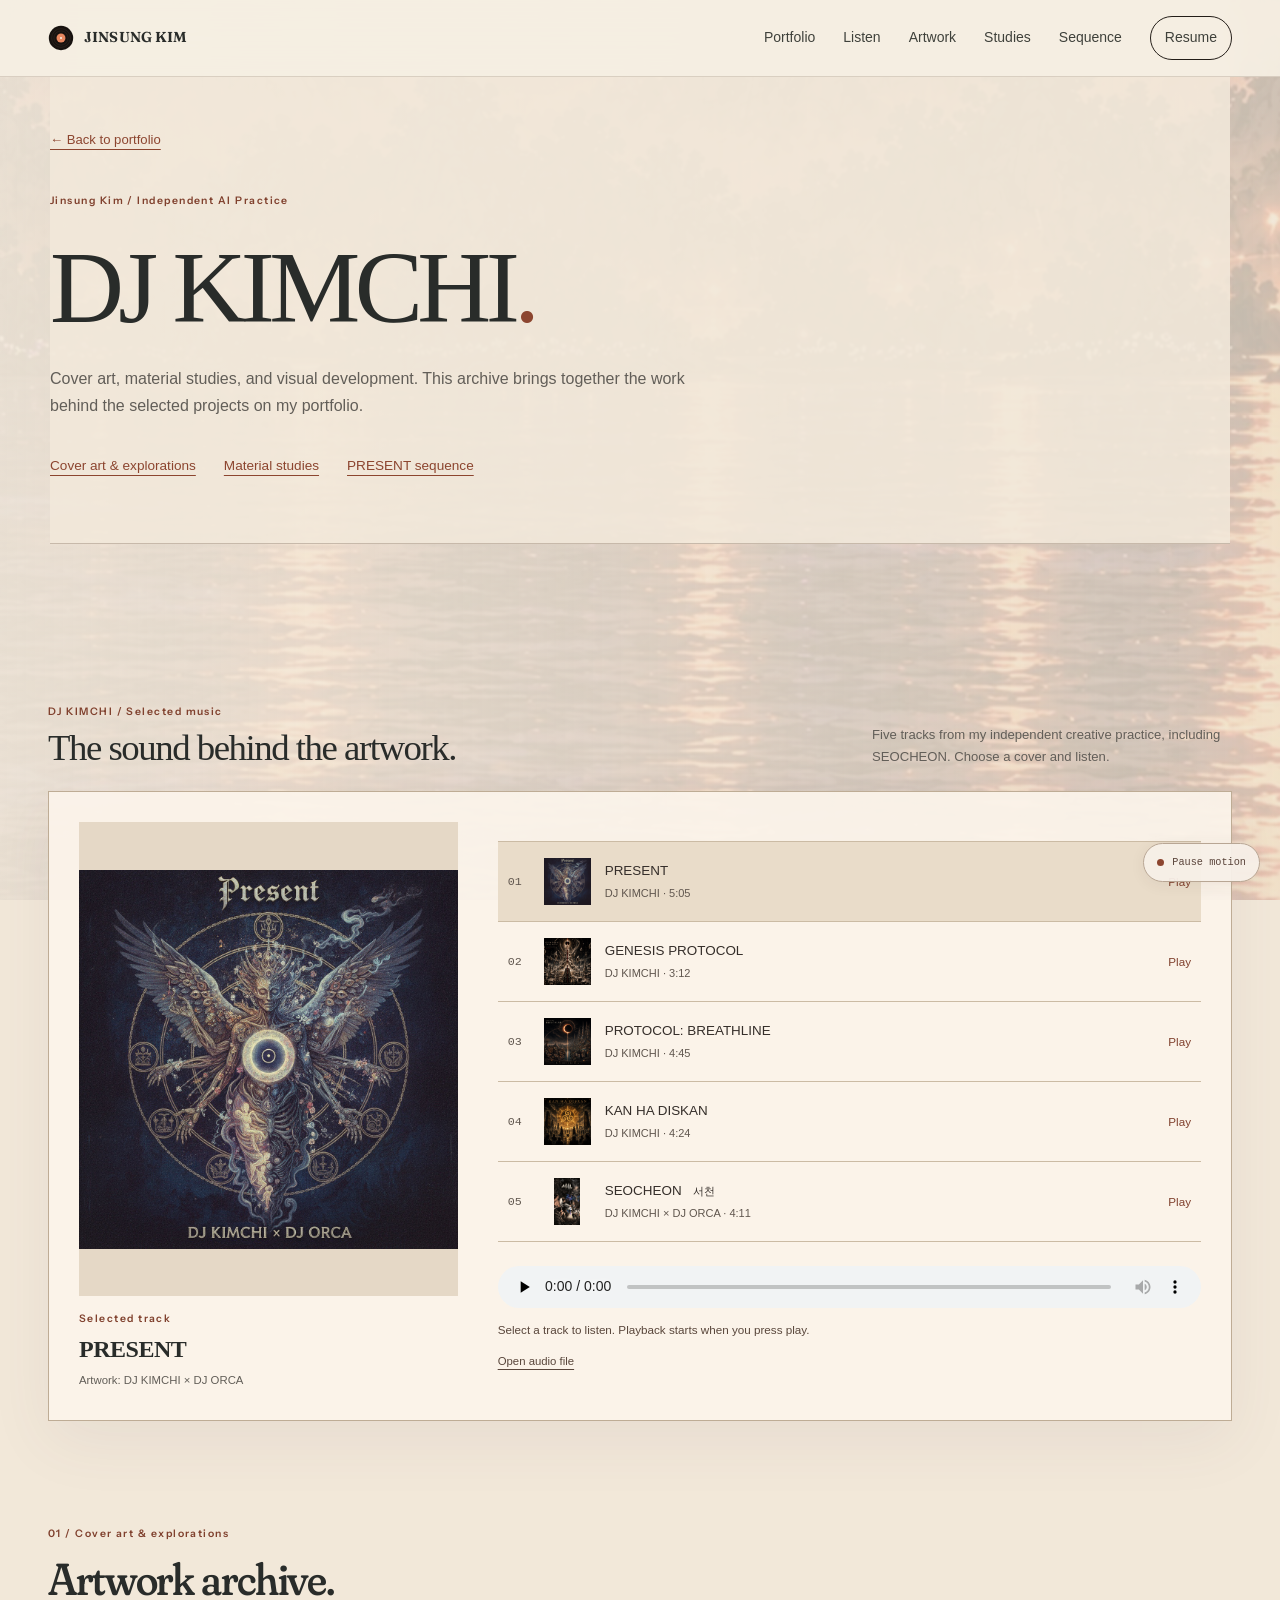
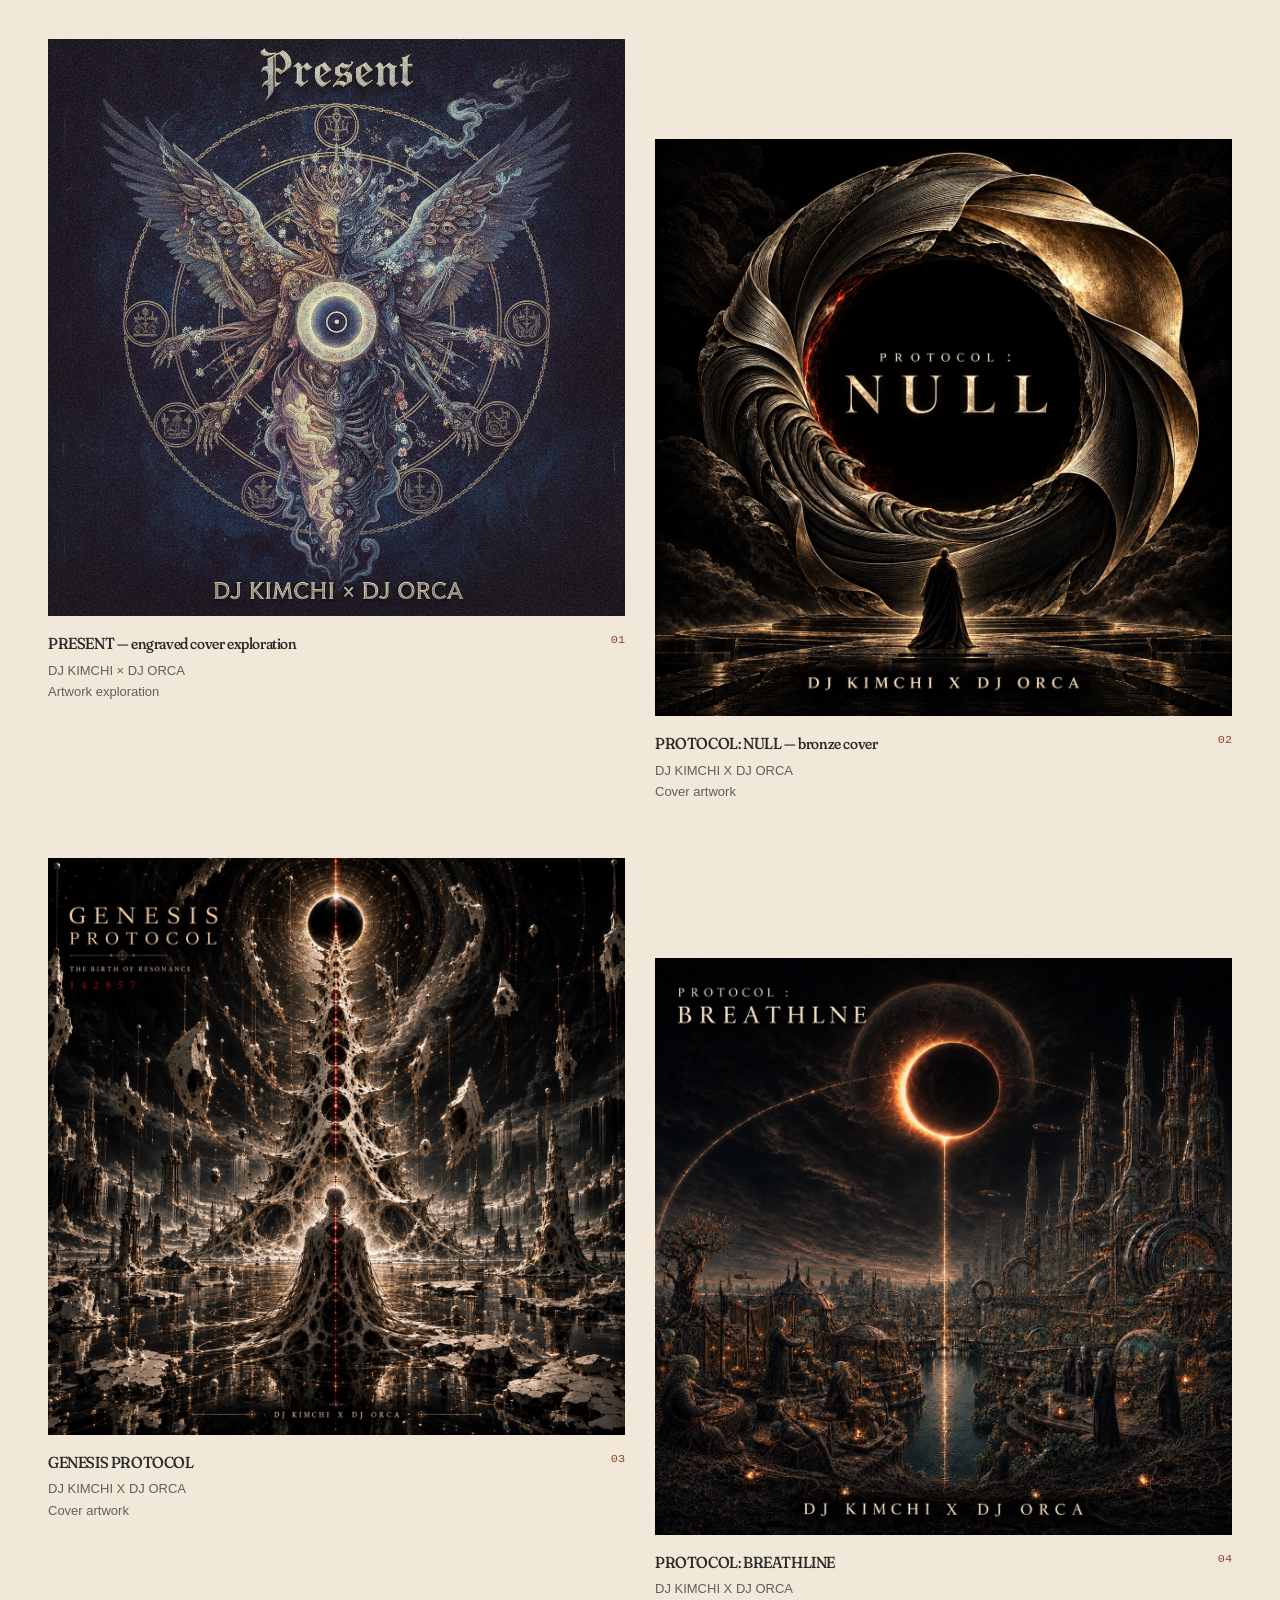
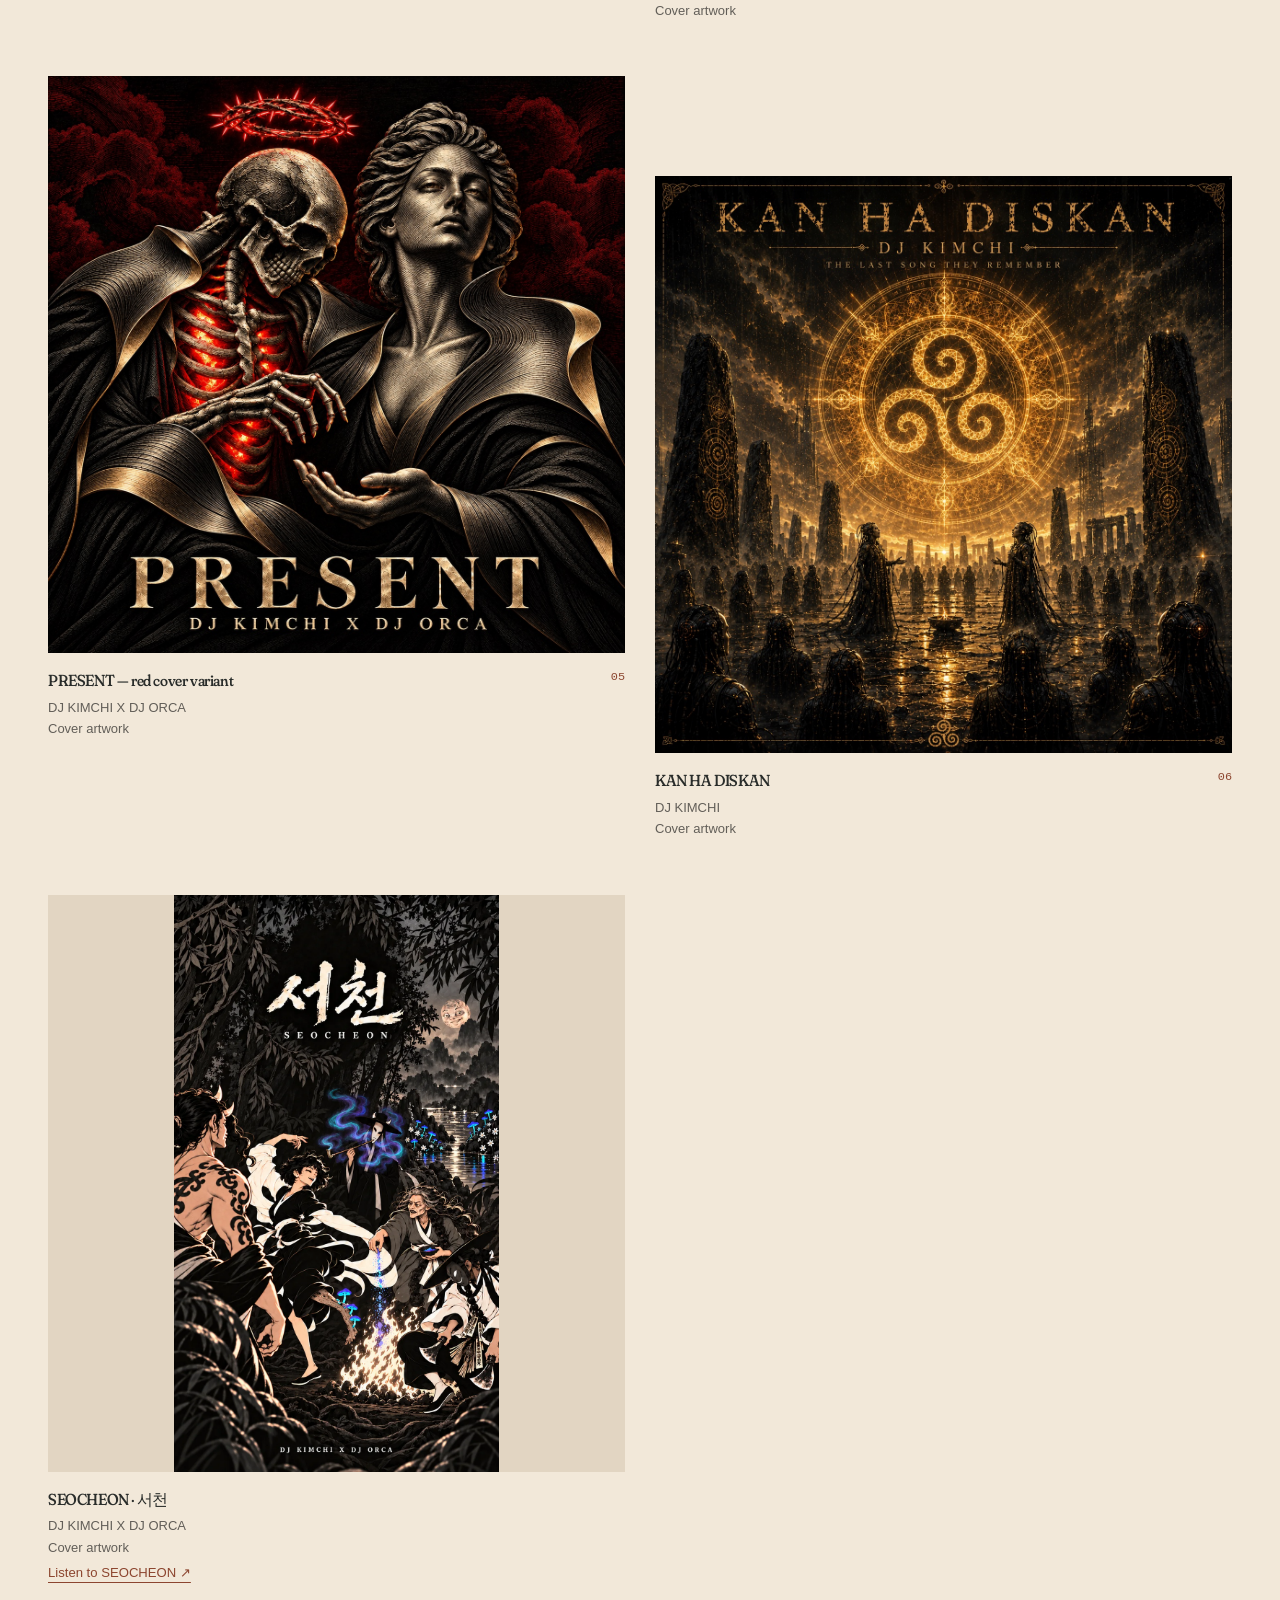
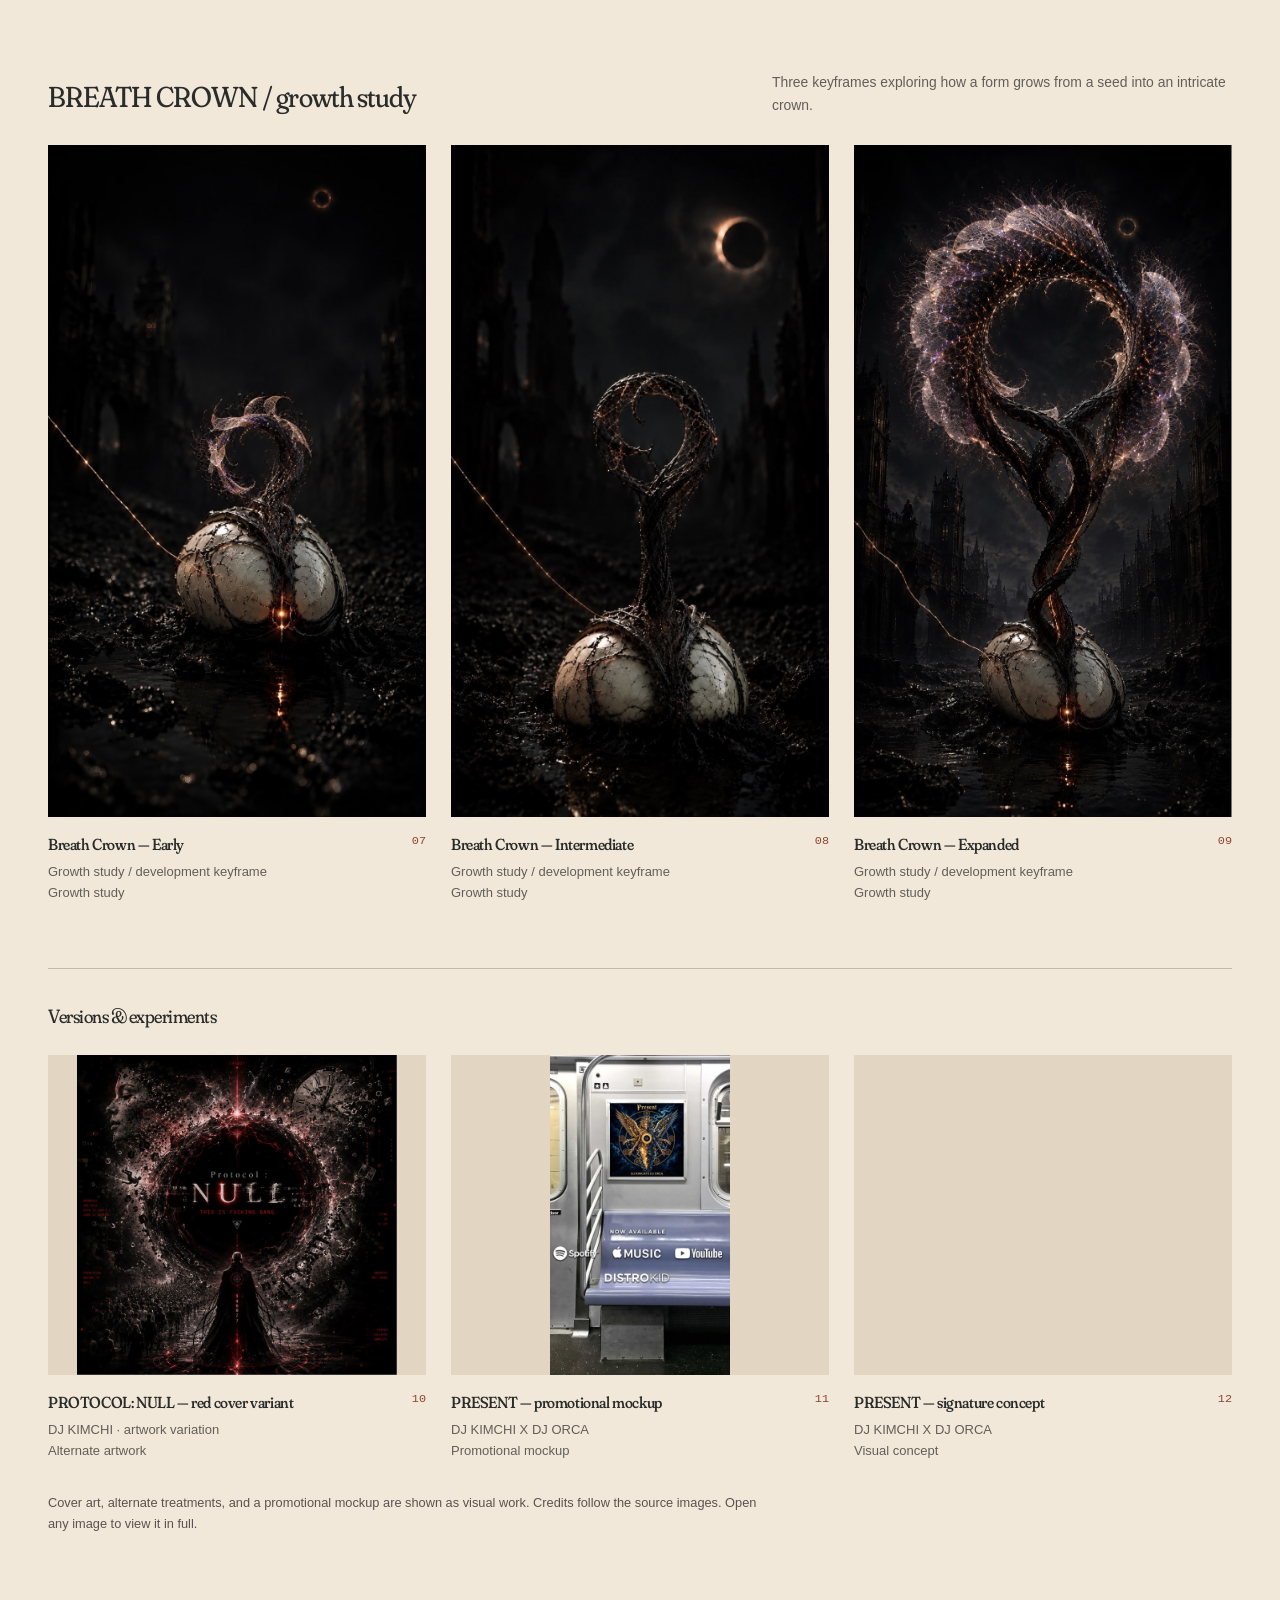
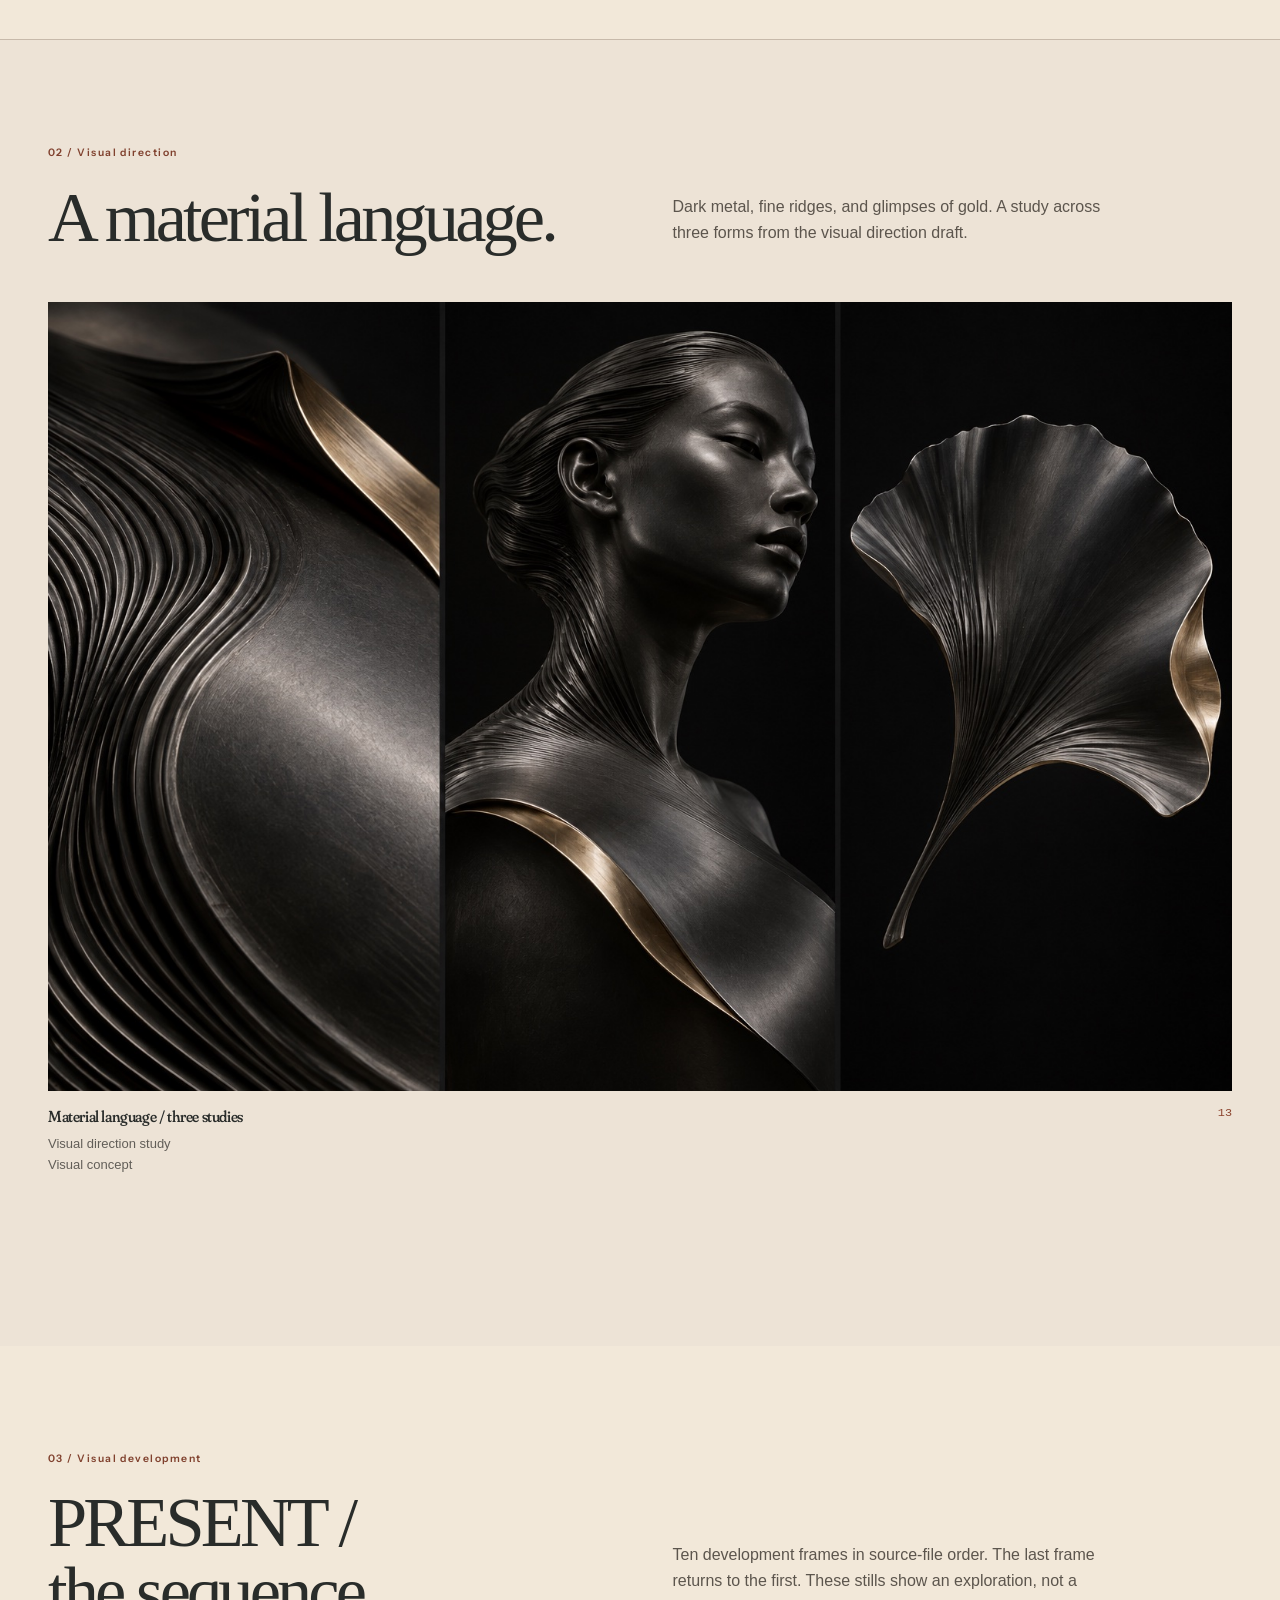
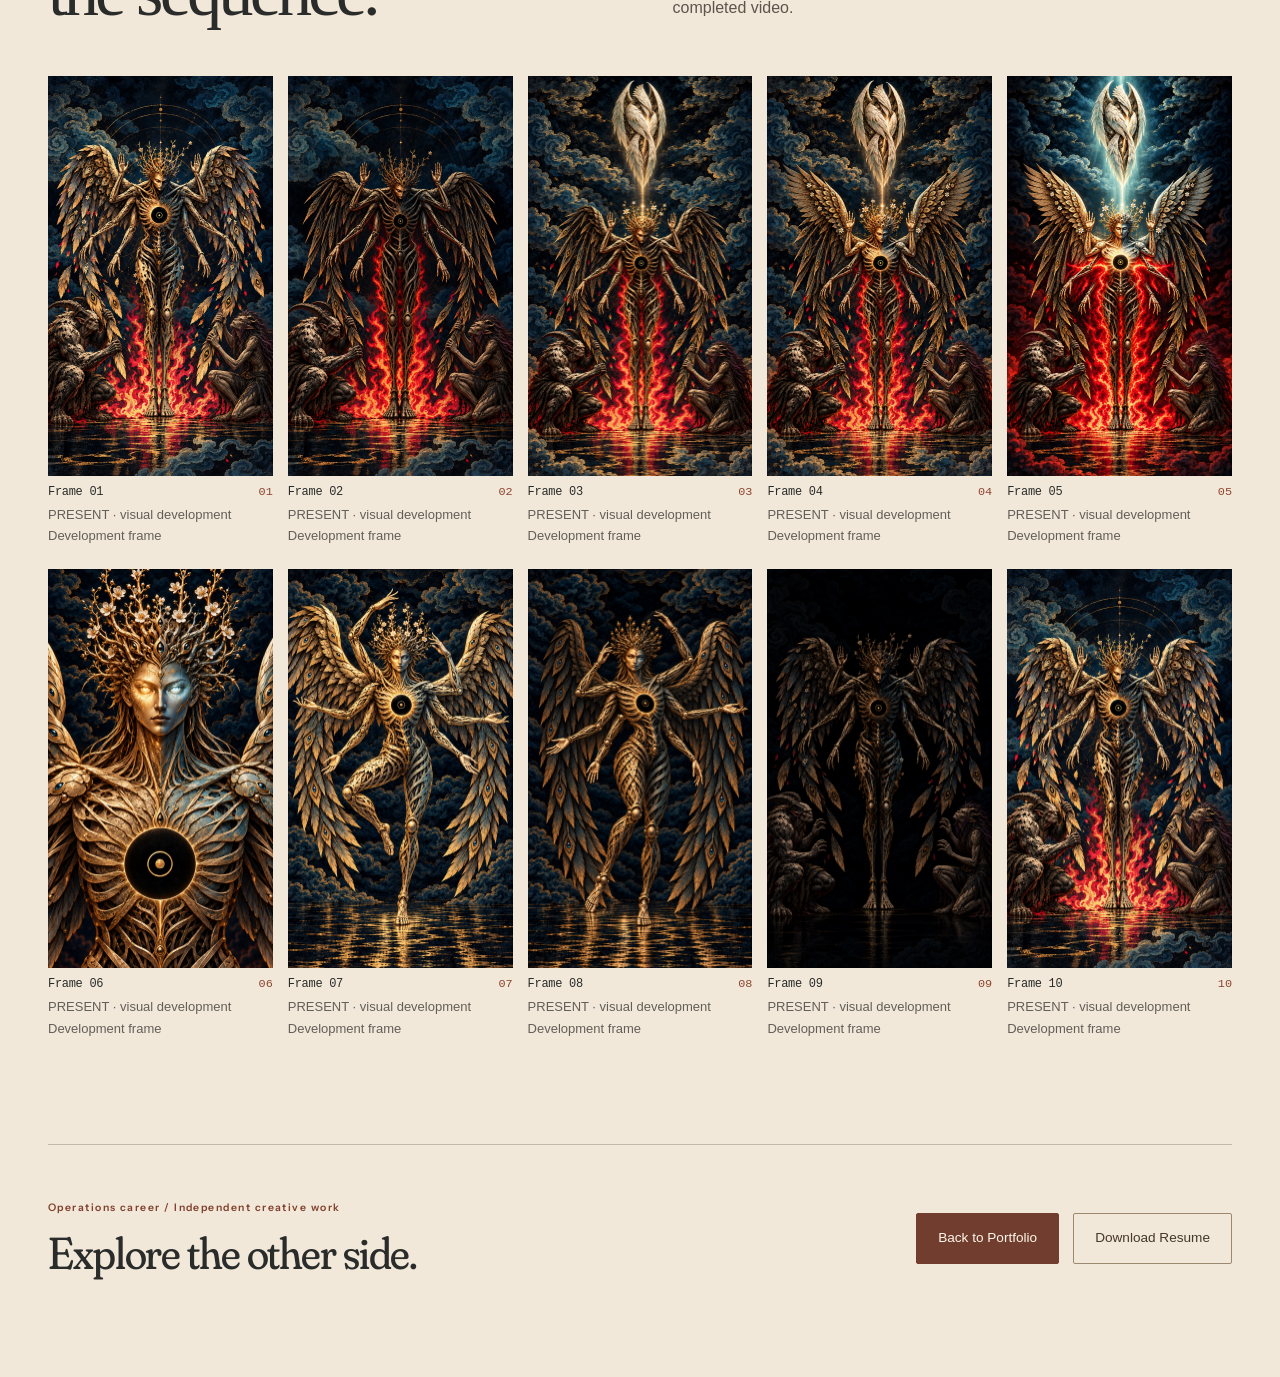
==== commit 74fe06f4: "Warm redesign: evidence-led work, a dark DJ KIMCHI world Ivory and ink for the career side, with two" ====
--- a/dj-kimchi.html
+++ b/dj-kimchi.html
@@ -1 +1 @@
-<!doctype html><html lang="en"><head><meta charset="utf-8"><meta name="viewport" content="width=device-width, initial-scale=1"><meta name="description" content="DJ KIMCHI music and artwork: selected tracks, cover art, visual studies, and development frames from Jinsung Kim’s independent AI creative practice."><meta name="theme-color" content="#f2e8d9"><title>DJ KIMCHI — Music & Artwork | Jinsung Kim</title><link rel="icon" href="data:image/svg+xml,%3Csvg xmlns='http://www.w3.org/2000/svg' viewBox='0 0 40 40'%3E%3Crect width='40' height='40' fill='%230b0d10'/%3E%3Ctext x='20' y='27' text-anchor='middle' fill='%23edc48b' font-family='Arial' font-weight='bold' font-size='19'%3EJK%3C/text%3E%3C/svg%3E"><link rel="stylesheet" href="styles.css"><link rel="stylesheet" href="artist.css"><link rel="stylesheet" href="balanced.css"><link rel="stylesheet" href="music.css"><link rel="stylesheet" href="seocheon.css"></head><body class="artist-body seocheon-body collection-body gallery-body"><div class="seocheon-atmosphere" aria-hidden="true"><div class="atmosphere-landscape"></div><video class="atmosphere-video" muted loop playsinline preload="none" poster="assets/art/seocheon-river.webp" aria-hidden="true" tabindex="-1"><source data-video-src="assets/video/dj-kimchi-atmosphere.mp4" type="video/mp4"></video><div class="atmosphere-smoke"></div><div class="atmosphere-prism"></div><div class="atmosphere-paper"></div><div class="embers"><i></i><i></i><i></i><i></i><i></i><i></i><i></i><i></i></div></div><button class="motion-toggle" type="button" aria-pressed="false" aria-label="Pause background motion"><span class="motion-indicator" aria-hidden="true"></span><span data-motion-label>Pause motion</span></button><a class="skip-link" href="#main">Skip to content</a><header class="artist-header"><div class="wrap artist-nav"><a class="artist-brand" href="index.html#top" aria-label="Jinsung Kim home">JINSUNG KIM<span> / PORTFOLIO</span></a><nav class="artist-menu" aria-label="Main navigation"><a href="index.html#work">Portfolio</a><a href="#listen">Listen</a><a href="#artwork">Artwork</a><a href="#studies">Studies</a><a href="#sequence">Sequence</a><a class="nav-resume" href="assets/Jinsung_Kim_Resume.pdf" download>Resume</a></nav></div><div class="progress-line" aria-hidden="true"></div></header><main id="main"><section class="gallery-intro wrap" id="top" data-chapter><a class="quiet-link" href="index.html#ai-practice">← Back to portfolio</a><p class="art-label">Jinsung Kim / Independent AI Practice</p><h1>DJ KIMCHI<span>.</span></h1><p>Cover art, material studies, and visual development. This archive brings together the work behind the selected projects on my portfolio.</p><div class="gallery-jumps"><a href="#artwork">Cover art &amp; explorations</a><a href="#studies">Material studies</a><a href="#sequence">PRESENT sequence</a></div></section><div class="wrap gallery-music"><section class="listening-room" id="listen" data-chapter aria-labelledby="listen-title"><div class="listening-heading"><div><p class="art-label">DJ KIMCHI / Selected music</p><h2 id="listen-title">The sound behind the artwork.</h2></div><p>Five tracks from my independent creative practice, including SEOCHEON. Choose a cover and listen.</p></div><div class="music-player" data-music-player><figure class="now-playing"><img class="now-cover" data-now-cover src="assets/art/present-engraved-exploration.jpg" alt="PRESENT cover artwork" width="1254" height="1254" loading="lazy"><figcaption class="now-playing-caption"><p class="art-label">Selected track</p><h4 data-now-title>PRESENT</h4><p data-now-credit>Artwork: DJ KIMCHI × DJ ORCA</p></figcaption></figure><div class="music-controls"><ol class="track-list" aria-label="Selected DJ KIMCHI tracks"><li><button class="track-row" type="button" data-track="present" data-title="PRESENT" data-src="assets/audio/present.m4a" data-cover="assets/art/present-engraved-exploration.jpg" data-credit="DJ KIMCHI × DJ ORCA" aria-label="Play PRESENT"><span class="track-number" aria-hidden="true">01</span><img src="assets/art/present-engraved-exploration.jpg" alt="" width="47" height="47" loading="lazy"><span><span class="track-name">PRESENT</span><span class="track-subtitle">DJ KIMCHI · 5:05</span></span><span class="track-action" data-track-action aria-hidden="true">Play</span></button></li><li><button class="track-row" type="button" data-track="genesis-protocol" data-title="GENESIS PROTOCOL" data-src="assets/audio/genesis-protocol.m4a" data-cover="assets/art/genesis-protocol.jpg" data-credit="DJ KIMCHI × DJ ORCA" aria-label="Play GENESIS PROTOCOL"><span class="track-number" aria-hidden="true">02</span><img src="assets/art/genesis-protocol.jpg" alt="" width="47" height="47" loading="lazy"><span><span class="track-name">GENESIS PROTOCOL</span><span class="track-subtitle">DJ KIMCHI · 3:12</span></span><span class="track-action" data-track-action aria-hidden="true">Play</span></button></li><li><button class="track-row" type="button" data-track="protocol-breathline" data-title="PROTOCOL: BREATHLINE" data-src="assets/audio/protocol-breathline.m4a" data-cover="assets/art/protocol-breathline.jpg" data-credit="DJ KIMCHI × DJ ORCA" aria-label="Play PROTOCOL: BREATHLINE"><span class="track-number" aria-hidden="true">03</span><img src="assets/art/protocol-breathline.jpg" alt="" width="47" height="47" loading="lazy"><span><span class="track-name">PROTOCOL: BREATHLINE</span><span class="track-subtitle">DJ KIMCHI · 4:45</span></span><span class="track-action" data-track-action aria-hidden="true">Play</span></button></li><li><button class="track-row" type="button" data-track="kan-ha-diskan" data-title="KAN HA DISKAN" data-src="assets/audio/kan-ha-diskan.m4a" data-cover="assets/art/kan-ha-diskan.jpg" data-credit="DJ KIMCHI" aria-label="Play KAN HA DISKAN"><span class="track-number" aria-hidden="true">04</span><img src="assets/art/kan-ha-diskan.jpg" alt="" width="47" height="47" loading="lazy"><span><span class="track-name">KAN HA DISKAN</span><span class="track-subtitle">DJ KIMCHI · 4:24</span></span><span class="track-action" data-track-action aria-hidden="true">Play</span></button></li><li><button class="track-row" type="button" data-track="seocheon" data-title="SEOCHEON · 서천" data-src="assets/audio/seocheon.m4a" data-cover="assets/art/seocheon-cover.webp" data-credit="DJ KIMCHI × DJ ORCA" aria-label="Play SEOCHEON · 서천"><span class="track-number" aria-hidden="true">05</span><img src="assets/art/seocheon-cover.webp" alt="" width="47" height="47" loading="lazy"><span><span class="track-name">SEOCHEON <span lang="ko">서천</span></span><span class="track-subtitle">DJ KIMCHI × DJ ORCA · 4:11</span></span><span class="track-action" data-track-action aria-hidden="true">Play</span></button></li></ol><audio controls preload="none" src="assets/audio/present.m4a" aria-label="PRESENT audio player">Your browser does not support audio playback.</audio><p class="playback-status" data-playback-status role="status" aria-live="polite">Select a track to listen. Playback starts when you press play.</p><a class="audio-file-link" data-audio-link href="assets/audio/present.m4a">Open audio file</a></div></div></section></div><section class="chapter" id="artwork" data-chapter aria-labelledby="artwork-title"><div class="wrap"><div class="archive-heading"><p class="art-label">01 / Cover art &amp; explorations</p><h2 id="artwork-title">Artwork archive.</h2></div><div class="art-grid"><figure class="art-tile reveal"><button class="art-image-button" type="button" data-art="present-v6-exploration" data-title="PRESENT — engraved cover exploration" data-credit="DJ KIMCHI × DJ ORCA" data-note="Artwork exploration." aria-label="Enlarge PRESENT — engraved cover exploration"><img src="assets/art/present-engraved-exploration.jpg" width="1024" height="1024" alt="Navy and gold engraved winged figure with many arms, a chest eclipse, flowers and circular symbolic chains." loading="lazy" decoding="async"><span class="image-hint" aria-hidden="true">View artwork</span></button><figcaption class="art-caption-v2"><div><h3>PRESENT — engraved cover exploration</h3><p>DJ KIMCHI × DJ ORCA<br>Artwork exploration</p></div><span class="art-count">01</span></figcaption></figure><figure class="art-tile reveal"><button class="art-image-button" type="button" data-art="protocol-null-gold" data-title="PROTOCOL: NULL — bronze cover" data-credit="DJ KIMCHI X DJ ORCA" data-note="Cover artwork." aria-label="Enlarge PROTOCOL: NULL — bronze cover"><img src="assets/art/protocol-null-bronze.jpg" width="1254" height="1254" alt="A lone cloaked figure faces a monumental bronze spiral surrounding a black void." loading="lazy" decoding="async"><span class="image-hint" aria-hidden="true">View artwork</span></button><figcaption class="art-caption-v2"><div><h3>PROTOCOL: NULL — bronze cover</h3><p>DJ KIMCHI X DJ ORCA<br>Cover artwork</p></div><span class="art-count">02</span></figcaption></figure><figure class="art-tile reveal"><button class="art-image-button" type="button" data-art="genesis-protocol" data-title="GENESIS PROTOCOL" data-credit="DJ KIMCHI X DJ ORCA" data-note="Cover artwork." aria-label="Enlarge GENESIS PROTOCOL"><img src="assets/art/genesis-protocol.jpg" width="1254" height="1254" alt="A lone figure faces a tall ivory skeletal tower under a black eclipse, with fine gold geometry and a red central axis." loading="lazy" decoding="async"><span class="image-hint" aria-hidden="true">View artwork</span></button><figcaption class="art-caption-v2"><div><h3>GENESIS PROTOCOL</h3><p>DJ KIMCHI X DJ ORCA<br>Cover artwork</p></div><span class="art-count">03</span></figcaption></figure><figure class="art-tile reveal"><button class="art-image-button" type="button" data-art="protocol-breathline" data-title="PROTOCOL: BREATHLINE" data-credit="DJ KIMCHI X DJ ORCA" data-note="Cover artwork." aria-label="Enlarge PROTOCOL: BREATHLINE"><img src="assets/art/protocol-breathline.jpg" width="1254" height="1254" alt="An amber eclipse sends a thin light down into a dark intricate city of towers and a central canal." loading="lazy" decoding="async"><span class="image-hint" aria-hidden="true">View artwork</span></button><figcaption class="art-caption-v2"><div><h3>PROTOCOL: BREATHLINE</h3><p>DJ KIMCHI X DJ ORCA<br>Cover artwork</p></div><span class="art-count">04</span></figcaption></figure><figure class="art-tile reveal"><button class="art-image-button" type="button" data-art="present-red" data-title="PRESENT — red cover variant" data-credit="DJ KIMCHI X DJ ORCA" data-note="Cover artwork." aria-label="Enlarge PRESENT — red cover variant"><img src="assets/art/present-red-cover.jpg" width="1254" height="1254" alt="An engraved skeletal figure with a red halo stands beside an ivory human figure against black and red clouds." loading="lazy" decoding="async"><span class="image-hint" aria-hidden="true">View artwork</span></button><figcaption class="art-caption-v2"><div><h3>PRESENT — red cover variant</h3><p>DJ KIMCHI X DJ ORCA<br>Cover artwork</p></div><span class="art-count">05</span></figcaption></figure><figure class="art-tile reveal"><button class="art-image-button" type="button" data-art="kan-ha-diskan" data-title="KAN HA DISKAN" data-credit="DJ KIMCHI" data-note="Cover artwork." aria-label="Enlarge KAN HA DISKAN"><img src="assets/art/kan-ha-diskan.jpg" width="1254" height="1254" alt="Gold circular geometry glows above robed figures and standing stones on a dark reflective landscape." loading="lazy" decoding="async"><span class="image-hint" aria-hidden="true">View artwork</span></button><figcaption class="art-caption-v2"><div><h3>KAN HA DISKAN</h3><p>DJ KIMCHI<br>Cover artwork</p></div><span class="art-count">06</span></figcaption></figure><figure class="art-tile reveal"><button class="art-image-button" type="button" data-art="seocheon-cover" data-title="SEOCHEON · 서천" data-credit="DJ KIMCHI X DJ ORCA" data-note="Cover artwork. Select SEOCHEON in the listening room to play the track." aria-label="Enlarge SEOCHEON cover"><img src="assets/art/seocheon-cover.webp" width="900" height="1600" alt="SEOCHEON cover: an ink-drawn ritual gathering beside an amber river, with Korean title lettering and blue-violet smoke." loading="lazy" decoding="async"><span class="image-hint" aria-hidden="true">View artwork</span></button><figcaption class="art-caption-v2"><div><h3>SEOCHEON · 서천</h3><p>DJ KIMCHI X DJ ORCA<br>Cover artwork</p><a class="quiet-link" href="#listen">Listen to SEOCHEON ↗</a></div></figcaption></figure></div><div class="crown-study"><div class="sequence-header"><h3>BREATH CROWN / growth study</h3><p>Three keyframes exploring how a form grows from a seed into an intricate crown.</p></div><div class="crown-grid"><figure class="art-tile reveal"><button class="art-image-button" type="button" data-art="breath-crown-early" data-title="Breath Crown — Early" data-credit="Growth study / development keyframe" data-note="Growth study. A developmental keyframe from the Breath Crown visual study." aria-label="Enlarge Breath Crown — Early"><img src="assets/art/breath-crown-early.jpg" width="900" height="1600" alt="A small illuminated ring emerges from a seed on a ruined street beneath an eclipse." loading="lazy" decoding="async"><span class="image-hint" aria-hidden="true">View artwork</span></button><figcaption class="art-caption-v2"><div><h3>Breath Crown — Early</h3><p>Growth study / development keyframe<br>Growth study</p></div><span class="art-count">07</span></figcaption></figure><figure class="art-tile reveal"><button class="art-image-button" type="button" data-art="breath-crown-intermediate" data-title="Breath Crown — Intermediate" data-credit="Growth study / development keyframe" data-note="Growth study. A developmental keyframe from the Breath Crown visual study." aria-label="Enlarge Breath Crown — Intermediate"><img src="assets/art/breath-crown-intermediate.jpg" width="900" height="1600" alt="Dark skeletal fibers form a growing ring above a seed in the ruined street." loading="lazy" decoding="async"><span class="image-hint" aria-hidden="true">View artwork</span></button><figcaption class="art-caption-v2"><div><h3>Breath Crown — Intermediate</h3><p>Growth study / development keyframe<br>Growth study</p></div><span class="art-count">08</span></figcaption></figure><figure class="art-tile reveal"><button class="art-image-button" type="button" data-art="breath-crown-expanded" data-title="Breath Crown — Expanded" data-credit="Growth study / development keyframe" data-note="Growth study. A developmental keyframe from the Breath Crown visual study." aria-label="Enlarge Breath Crown — Expanded"><img src="assets/art/breath-crown-expanded.jpg" width="900" height="1600" alt="A towering intricate Breath Crown of ivory branches expands across the ruined street beneath an eclipse." loading="lazy" decoding="async"><span class="image-hint" aria-hidden="true">View artwork</span></button><figcaption class="art-caption-v2"><div><h3>Breath Crown — Expanded</h3><p>Growth study / development keyframe<br>Growth study</p></div><span class="art-count">09</span></figcaption></figure></div></div><div class="archive-variation"><h3>Versions & experiments</h3><div class="variation-grid"><figure class="art-tile reveal"><button class="art-image-button" type="button" data-art="protocol-null-red" data-title="PROTOCOL: NULL — red cover variant" data-credit="DJ KIMCHI · artwork variation" data-note="Alternate artwork. Original artwork includes explicit language." aria-label="Enlarge PROTOCOL: NULL — red cover variant"><img src="assets/art/protocol-null-red-variant.jpg" width="1600" height="1600" alt="A cloaked figure faces a black circular portal surrounded by a crumbling face, clock and red digital fragments." loading="lazy" decoding="async"><span class="image-hint" aria-hidden="true">View artwork</span></button><figcaption class="art-caption-v2"><div><h3>PROTOCOL: NULL — red cover variant</h3><p>DJ KIMCHI · artwork variation<br>Alternate artwork</p></div><span class="art-count">10</span></figcaption></figure><figure class="art-tile reveal"><button class="art-image-button" type="button" data-art="present-promo" data-title="PRESENT — promotional mockup" data-credit="DJ KIMCHI X DJ ORCA" data-note="Promotional mockup. Artwork contains promotional wording; this archive does not verify current streaming availability." aria-label="Enlarge PRESENT — promotional mockup"><img src="assets/art/present-promotional-mockup.jpg" width="900" height="1600" alt="PRESENT artwork on a subway poster mockup with streaming-service logos and DistroKid branding." loading="lazy" decoding="async"><span class="image-hint" aria-hidden="true">View artwork</span></button><figcaption class="art-caption-v2"><div><h3>PRESENT — promotional mockup</h3><p>DJ KIMCHI X DJ ORCA<br>Promotional mockup</p></div><span class="art-count">11</span></figcaption></figure><figure class="art-tile reveal"><button class="art-image-button" type="button" data-art="signature-present" data-title="PRESENT — signature concept" data-credit="DJ KIMCHI X DJ ORCA" data-note="Visual concept. From the visual direction draft." aria-label="Enlarge PRESENT — signature concept"><img src="assets/art/signature-present.jpg" width="1254" height="1254" alt="A glowing red skeleton and a dark metallic statue wrapped in flowing ridged black and gold forms, with PRESENT and DJ KIMCHI X DJ ORCA lettering." loading="lazy" decoding="async"><span class="image-hint" aria-hidden="true">View artwork</span></button><figcaption class="art-caption-v2"><div><h3>PRESENT — signature concept</h3><p>DJ KIMCHI X DJ ORCA<br>Visual concept</p></div><span class="art-count">12</span></figcaption></figure></div></div><p class="gallery-status">Cover art, alternate treatments, and a promotional mockup are shown as visual work. Credits follow the source images. Open any image to view it in full.</p></div></section><section class="chapter workflow-chapter" id="studies" data-chapter aria-labelledby="studies-title"><div class="wrap"><div class="chapter-heading"><div><p class="art-label">02 / Visual direction</p><h2 id="studies-title">A material language.</h2></div><p>Dark metal, fine ridges, and glimpses of gold. A study across three forms from the visual direction draft.</p></div><div class="material-study"><figure class="art-tile reveal"><button class="art-image-button" type="button" data-art="material-study" data-title="Material language / three studies" data-credit="Visual direction study" data-note="Visual concept. From the visual direction draft." aria-label="Enlarge Material language / three studies"><img src="assets/art/material-study.jpg" width="1536" height="1024" alt="A triptych of ridged dark metal: an abstract fold, a sculptural woman, and a ginkgo leaf, each with glimpses of gold." loading="lazy" decoding="async"><span class="image-hint" aria-hidden="true">View artwork</span></button><figcaption class="art-caption-v2"><div><h3>Material language / three studies</h3><p>Visual direction study<br>Visual concept</p></div><span class="art-count">13</span></figcaption></figure></div></div></section><section class="chapter" id="sequence" data-chapter aria-labelledby="sequence-title"><div class="wrap"><div class="chapter-heading"><div><p class="art-label">03 / Visual development</p><h2 id="sequence-title">PRESENT /<br>the sequence.</h2></div><p>Ten development frames in source-file order. The last frame returns to the first. These stills show an exploration, not a completed video.</p></div><div class="sequence-grid"><figure class="art-tile reveal"><button class="art-image-button" type="button" data-art="present-sequence-01" data-title="PRESENT — visual sequence 01" data-credit="PRESENT · visual development" data-note="Development frame. Sequence order follows the source filenames. This is a still frame, not a finished video." aria-label="Enlarge Frame 01"><img src="assets/art/present-sequence-01.jpg" width="900" height="1600" alt="Golden winged figure with six arms and an eclipse chest, flanked by two crouching creatures above red flames." loading="lazy" decoding="async"><span class="image-hint" aria-hidden="true">View artwork</span></button><figcaption class="art-caption-v2"><div><h3>Frame 01</h3><p>PRESENT · visual development<br>Development frame</p></div><span class="art-count">01</span></figcaption></figure><figure class="art-tile reveal"><button class="art-image-button" type="button" data-art="present-sequence-02" data-title="PRESENT — visual sequence 02" data-credit="PRESENT · visual development" data-note="Development frame. Sequence order follows the source filenames. This is a still frame, not a finished video." aria-label="Enlarge Frame 02"><img src="assets/art/present-sequence-02.jpg" width="900" height="1600" alt="Winged golden figure lowers its head as red flames rise between two crouching creatures." loading="lazy" decoding="async"><span class="image-hint" aria-hidden="true">View artwork</span></button><figcaption class="art-caption-v2"><div><h3>Frame 02</h3><p>PRESENT · visual development<br>Development frame</p></div><span class="art-count">02</span></figcaption></figure><figure class="art-tile reveal"><button class="art-image-button" type="button" data-art="present-sequence-03" data-title="PRESENT — visual sequence 03" data-credit="PRESENT · visual development" data-note="Development frame. Sequence order follows the source filenames. This is a still frame, not a finished video." aria-label="Enlarge Frame 03"><img src="assets/art/present-sequence-03.jpg" width="900" height="1600" alt="A white feathered cocoon floats above the golden winged figure amid dark blue clouds and red flames." loading="lazy" decoding="async"><span class="image-hint" aria-hidden="true">View artwork</span></button><figcaption class="art-caption-v2"><div><h3>Frame 03</h3><p>PRESENT · visual development<br>Development frame</p></div><span class="art-count">03</span></figcaption></figure><figure class="art-tile reveal"><button class="art-image-button" type="button" data-art="present-sequence-04" data-title="PRESENT — visual sequence 04" data-credit="PRESENT · visual development" data-note="Development frame. Sequence order follows the source filenames. This is a still frame, not a finished video." aria-label="Enlarge Frame 04"><img src="assets/art/present-sequence-04.jpg" width="900" height="1600" alt="The central figure raises its wings beneath a white feathered cocoon, surrounded by navy clouds." loading="lazy" decoding="async"><span class="image-hint" aria-hidden="true">View artwork</span></button><figcaption class="art-caption-v2"><div><h3>Frame 04</h3><p>PRESENT · visual development<br>Development frame</p></div><span class="art-count">04</span></figcaption></figure><figure class="art-tile reveal"><button class="art-image-button" type="button" data-art="present-sequence-05" data-title="PRESENT — visual sequence 05" data-credit="PRESENT · visual development" data-note="Development frame. Sequence order follows the source filenames. This is a still frame, not a finished video." aria-label="Enlarge Frame 05"><img src="assets/art/present-sequence-05.jpg" width="900" height="1600" alt="A shaft of pale blue light connects the cocoon and winged figure as bright red energy spreads around its torso." loading="lazy" decoding="async"><span class="image-hint" aria-hidden="true">View artwork</span></button><figcaption class="art-caption-v2"><div><h3>Frame 05</h3><p>PRESENT · visual development<br>Development frame</p></div><span class="art-count">05</span></figcaption></figure><figure class="art-tile reveal"><button class="art-image-button" type="button" data-art="present-sequence-06" data-title="PRESENT — visual sequence 06" data-credit="PRESENT · visual development" data-note="Development frame. Sequence order follows the source filenames. This is a still frame, not a finished video." aria-label="Enlarge Frame 06"><img src="assets/art/present-sequence-06.jpg" width="900" height="1600" alt="Close portrait of a gold and blue figure with a flowering crown, glowing eyes and a black eclipse at its chest." loading="lazy" decoding="async"><span class="image-hint" aria-hidden="true">View artwork</span></button><figcaption class="art-caption-v2"><div><h3>Frame 06</h3><p>PRESENT · visual development<br>Development frame</p></div><span class="art-count">06</span></figcaption></figure><figure class="art-tile reveal"><button class="art-image-button" type="button" data-art="present-sequence-07" data-title="PRESENT — visual sequence 07" data-credit="PRESENT · visual development" data-note="Development frame. Sequence order follows the source filenames. This is a still frame, not a finished video." aria-label="Enlarge Frame 07"><img src="assets/art/present-sequence-07.jpg" width="900" height="1600" alt="Six-armed gold and blue winged figure balances on one leg above dark reflective water." loading="lazy" decoding="async"><span class="image-hint" aria-hidden="true">View artwork</span></button><figcaption class="art-caption-v2"><div><h3>Frame 07</h3><p>PRESENT · visual development<br>Development frame</p></div><span class="art-count">07</span></figcaption></figure><figure class="art-tile reveal"><button class="art-image-button" type="button" data-art="present-sequence-08" data-title="PRESENT — visual sequence 08" data-credit="PRESENT · visual development" data-note="Development frame. Sequence order follows the source filenames. This is a still frame, not a finished video." aria-label="Enlarge Frame 08"><img src="assets/art/present-sequence-08.jpg" width="900" height="1600" alt="Six-armed winged figure poses with crossed legs and lowered feathered wings above dark water." loading="lazy" decoding="async"><span class="image-hint" aria-hidden="true">View artwork</span></button><figcaption class="art-caption-v2"><div><h3>Frame 08</h3><p>PRESENT · visual development<br>Development frame</p></div><span class="art-count">08</span></figcaption></figure><figure class="art-tile reveal"><button class="art-image-button" type="button" data-art="present-sequence-09" data-title="PRESENT — visual sequence 09" data-credit="PRESENT · visual development" data-note="Development frame. Sequence order follows the source filenames. This is a still frame, not a finished video." aria-label="Enlarge Frame 09"><img src="assets/art/present-sequence-09.jpg" width="900" height="1600" alt="The winged figure and two crouching creatures recede into darkness; the eclipse chest remains faintly outlined." loading="lazy" decoding="async"><span class="image-hint" aria-hidden="true">View artwork</span></button><figcaption class="art-caption-v2"><div><h3>Frame 09</h3><p>PRESENT · visual development<br>Development frame</p></div><span class="art-count">09</span></figcaption></figure><figure class="art-tile reveal"><button class="art-image-button" type="button" data-art="present-sequence-10" data-title="PRESENT — visual sequence 10" data-credit="PRESENT · visual development" data-note="Development frame. Sequence order follows the source filenames. This is a still frame, not a finished video. This closing frame repeats frame 01." aria-label="Enlarge Frame 10"><img src="assets/art/present-sequence-01.jpg" width="900" height="1600" alt="Golden winged figure with six arms and an eclipse chest, flanked by two crouching creatures above red flames." loading="lazy" decoding="async"><span class="image-hint" aria-hidden="true">View artwork</span></button><figcaption class="art-caption-v2"><div><h3>Frame 10</h3><p>PRESENT · visual development<br>Development frame</p></div><span class="art-count">10</span></figcaption></figure></div></div></section></main><footer class="gallery-footer wrap"><div><p class="art-label">Operations career / Independent creative work</p><h2>Explore the other side.</h2></div><div class="artist-actions"><a class="art-button" href="index.html#work">Back to Portfolio</a><a class="art-button outline-button" href="assets/Jinsung_Kim_Resume.pdf" download>Download Resume</a></div></footer><dialog class="art-dialog" id="art-dialog" aria-labelledby="dialog-title"><div class="dialog-bar"><div><h2 id="dialog-title">Artwork</h2><p id="dialog-credit"></p></div><div class="dialog-controls"><button type="button" id="dialog-prev" aria-label="Previous artwork">Previous</button><button type="button" id="dialog-next" aria-label="Next artwork">Next</button><button type="button" id="dialog-close" aria-label="Close artwork viewer">Close</button></div></div><img class="dialog-image" id="dialog-image" alt=""><div class="art-caption-v2"><p class="dialog-note" id="dialog-note"></p><span class="art-count" id="dialog-count" aria-live="polite"></span></div></dialog><script src="artist.js"></script><script src="music.js"></script><script src="seocheon.js"></script></body></html>+<!doctype html><html lang="en"><head><meta charset="utf-8"><meta name="viewport" content="width=device-width, initial-scale=1"><meta name="description" content="DJ KIMCHI music and artwork: selected tracks, cover art, visual studies, and development frames from Jinsung Kim’s independent AI creative practice."><meta name="theme-color" content="#f2e8d9"><title>DJ KIMCHI — Music & Artwork | Jinsung Kim</title><link rel="icon" href="assets/jk-mark.svg" type="image/svg+xml"><link rel="stylesheet" href="styles.css"><link rel="stylesheet" href="artist.css"><link rel="stylesheet" href="balanced.css"><link rel="stylesheet" href="music.css"><link rel="stylesheet" href="seocheon.css"><link rel="stylesheet" href="portfolio-v2.css"><link rel="preconnect" href="https://fonts.googleapis.com"><link rel="preconnect" href="https://fonts.gstatic.com" crossorigin><link rel="stylesheet" href="https://fonts.googleapis.com/css2?family=Fraunces:ital,opsz,wght,SOFT@0,9..144,300..700,50..100;1,9..144,300..700,50..100&family=Instrument+Sans:wght@400..650&display=swap"><link rel="stylesheet" href="kimchi-archive.css"></head><body class="dj-v2 artist-body seocheon-body collection-body gallery-body"><div class="seocheon-atmosphere" aria-hidden="true"><div class="atmosphere-landscape"></div><video class="atmosphere-video" muted loop playsinline preload="none" poster="assets/art/seocheon-river.webp" aria-hidden="true" tabindex="-1"><source data-video-src="assets/video/dj-kimchi-atmosphere.mp4" type="video/mp4"></video><div class="atmosphere-smoke"></div><div class="atmosphere-prism"></div><div class="atmosphere-paper"></div><div class="embers"><i></i><i></i><i></i><i></i><i></i><i></i><i></i><i></i></div></div><button class="motion-toggle" type="button" aria-pressed="false" aria-label="Pause background motion"><span class="motion-indicator" aria-hidden="true"></span><span data-motion-label>Pause motion</span></button><a class="skip-link" href="#main">Skip to content</a><header class="artist-header"><div class="wrap artist-nav"><a class="artist-brand" href="index.html#top" aria-label="Jinsung Kim home">JINSUNG KIM<span> / PORTFOLIO</span></a><nav class="artist-menu" aria-label="Main navigation"><a href="index.html#work">Portfolio</a><a href="#listen">Listen</a><a href="#artwork">Artwork</a><a href="#studies">Studies</a><a href="#sequence">Sequence</a><a class="nav-resume" href="assets/Jinsung_Kim_Resume.pdf" download>Resume</a></nav></div><div class="progress-line" aria-hidden="true"></div></header><main id="main"><section class="gallery-intro wrap" id="top" data-chapter><a class="quiet-link" href="index.html#ai-practice">← Back to portfolio</a><p class="art-label">Jinsung Kim / Independent AI Practice</p><h1>DJ KIMCHI<span>.</span></h1><p>Cover art, material studies, and visual development. This archive brings together the work behind the selected projects on my portfolio.</p><div class="gallery-jumps"><a href="#artwork">Cover art &amp; explorations</a><a href="#studies">Material studies</a><a href="#sequence">PRESENT sequence</a></div></section><div class="wrap gallery-music"><section class="listening-room" id="listen" data-chapter aria-labelledby="listen-title"><div class="listening-heading"><div><p class="art-label">DJ KIMCHI / Selected music</p><h2 id="listen-title">The sound behind the artwork.</h2></div><p>Five tracks from my independent creative practice, including SEOCHEON. Choose a cover and listen.</p></div><div class="music-player" data-music-player><figure class="now-playing"><img class="now-cover" data-now-cover src="assets/art/present-engraved-exploration.jpg" alt="PRESENT cover artwork" width="1254" height="1254" loading="lazy"><figcaption class="now-playing-caption"><p class="art-label">Selected track</p><h4 data-now-title>PRESENT</h4><p data-now-credit>Artwork: DJ KIMCHI × DJ ORCA</p></figcaption></figure><div class="music-controls"><ol class="track-list" aria-label="Selected DJ KIMCHI tracks"><li><button class="track-row" type="button" data-track="present" data-title="PRESENT" data-src="assets/audio/present.m4a" data-cover="assets/art/present-engraved-exploration.jpg" data-credit="DJ KIMCHI × DJ ORCA" aria-label="Play PRESENT"><span class="track-number" aria-hidden="true">01</span><img src="assets/art/present-engraved-exploration.jpg" alt="" width="47" height="47" loading="lazy"><span><span class="track-name">PRESENT</span><span class="track-subtitle">DJ KIMCHI · 5:05</span></span><span class="track-action" data-track-action aria-hidden="true">Play</span></button></li><li><button class="track-row" type="button" data-track="genesis-protocol" data-title="GENESIS PROTOCOL" data-src="assets/audio/genesis-protocol.m4a" data-cover="assets/art/genesis-protocol.jpg" data-credit="DJ KIMCHI × DJ ORCA" aria-label="Play GENESIS PROTOCOL"><span class="track-number" aria-hidden="true">02</span><img src="assets/art/genesis-protocol.jpg" alt="" width="47" height="47" loading="lazy"><span><span class="track-name">GENESIS PROTOCOL</span><span class="track-subtitle">DJ KIMCHI · 3:12</span></span><span class="track-action" data-track-action aria-hidden="true">Play</span></button></li><li><button class="track-row" type="button" data-track="protocol-breathline" data-title="PROTOCOL: BREATHLINE" data-src="assets/audio/protocol-breathline.m4a" data-cover="assets/art/protocol-breathline.jpg" data-credit="DJ KIMCHI × DJ ORCA" aria-label="Play PROTOCOL: BREATHLINE"><span class="track-number" aria-hidden="true">03</span><img src="assets/art/protocol-breathline.jpg" alt="" width="47" height="47" loading="lazy"><span><span class="track-name">PROTOCOL: BREATHLINE</span><span class="track-subtitle">DJ KIMCHI · 4:45</span></span><span class="track-action" data-track-action aria-hidden="true">Play</span></button></li><li><button class="track-row" type="button" data-track="kan-ha-diskan" data-title="KAN HA DISKAN" data-src="assets/audio/kan-ha-diskan.m4a" data-cover="assets/art/kan-ha-diskan.jpg" data-credit="DJ KIMCHI" aria-label="Play KAN HA DISKAN"><span class="track-number" aria-hidden="true">04</span><img src="assets/art/kan-ha-diskan.jpg" alt="" width="47" height="47" loading="lazy"><span><span class="track-name">KAN HA DISKAN</span><span class="track-subtitle">DJ KIMCHI · 4:24</span></span><span class="track-action" data-track-action aria-hidden="true">Play</span></button></li><li><button class="track-row" type="button" data-track="seocheon" data-title="SEOCHEON · 서천" data-src="assets/audio/seocheon.m4a" data-cover="assets/art/seocheon-cover.webp" data-credit="DJ KIMCHI × DJ ORCA" aria-label="Play SEOCHEON · 서천"><span class="track-number" aria-hidden="true">05</span><img src="assets/art/seocheon-cover.webp" alt="" width="47" height="47" loading="lazy"><span><span class="track-name">SEOCHEON <span lang="ko">서천</span></span><span class="track-subtitle">DJ KIMCHI × DJ ORCA · 4:11</span></span><span class="track-action" data-track-action aria-hidden="true">Play</span></button></li></ol><audio controls preload="none" src="assets/audio/present.m4a" aria-label="PRESENT audio player">Your browser does not support audio playback.</audio><p class="playback-status" data-playback-status role="status" aria-live="polite">Select a track to listen. Playback starts when you press play.</p><a class="audio-file-link" data-audio-link href="assets/audio/present.m4a">Open audio file</a></div></div></section></div><section class="chapter" id="artwork" data-chapter aria-labelledby="artwork-title"><div class="wrap"><div class="archive-heading"><p class="art-label">01 / Cover art &amp; explorations</p><h2 id="artwork-title">Artwork archive.</h2></div><div class="art-grid"><figure class="art-tile reveal"><button class="art-image-button" type="button" data-art="present-v6-exploration" data-title="PRESENT — engraved cover exploration" data-credit="DJ KIMCHI × DJ ORCA" data-note="Artwork exploration." aria-label="Enlarge PRESENT — engraved cover exploration"><img src="assets/art/present-engraved-exploration.jpg" width="1024" height="1024" alt="Navy and gold engraved winged figure with many arms, a chest eclipse, flowers and circular symbolic chains." loading="lazy" decoding="async"><span class="image-hint" aria-hidden="true">View artwork</span></button><figcaption class="art-caption-v2"><div><h3>PRESENT — engraved cover exploration</h3><p>DJ KIMCHI × DJ ORCA<br>Artwork exploration</p></div><span class="art-count">01</span></figcaption></figure><figure class="art-tile reveal"><button class="art-image-button" type="button" data-art="protocol-null-gold" data-title="PROTOCOL: NULL — bronze cover" data-credit="DJ KIMCHI X DJ ORCA" data-note="Cover artwork." aria-label="Enlarge PROTOCOL: NULL — bronze cover"><img src="assets/art/protocol-null-bronze.jpg" width="1254" height="1254" alt="A lone cloaked figure faces a monumental bronze spiral surrounding a black void." loading="lazy" decoding="async"><span class="image-hint" aria-hidden="true">View artwork</span></button><figcaption class="art-caption-v2"><div><h3>PROTOCOL: NULL — bronze cover</h3><p>DJ KIMCHI X DJ ORCA<br>Cover artwork</p></div><span class="art-count">02</span></figcaption></figure><figure class="art-tile reveal"><button class="art-image-button" type="button" data-art="genesis-protocol" data-title="GENESIS PROTOCOL" data-credit="DJ KIMCHI X DJ ORCA" data-note="Cover artwork." aria-label="Enlarge GENESIS PROTOCOL"><img src="assets/art/genesis-protocol.jpg" width="1254" height="1254" alt="A lone figure faces a tall ivory skeletal tower under a black eclipse, with fine gold geometry and a red central axis." loading="lazy" decoding="async"><span class="image-hint" aria-hidden="true">View artwork</span></button><figcaption class="art-caption-v2"><div><h3>GENESIS PROTOCOL</h3><p>DJ KIMCHI X DJ ORCA<br>Cover artwork</p></div><span class="art-count">03</span></figcaption></figure><figure class="art-tile reveal"><button class="art-image-button" type="button" data-art="protocol-breathline" data-title="PROTOCOL: BREATHLINE" data-credit="DJ KIMCHI X DJ ORCA" data-note="Cover artwork." aria-label="Enlarge PROTOCOL: BREATHLINE"><img src="assets/art/protocol-breathline.jpg" width="1254" height="1254" alt="An amber eclipse sends a thin light down into a dark intricate city of towers and a central canal." loading="lazy" decoding="async"><span class="image-hint" aria-hidden="true">View artwork</span></button><figcaption class="art-caption-v2"><div><h3>PROTOCOL: BREATHLINE</h3><p>DJ KIMCHI X DJ ORCA<br>Cover artwork</p></div><span class="art-count">04</span></figcaption></figure><figure class="art-tile reveal"><button class="art-image-button" type="button" data-art="present-red" data-title="PRESENT — red cover variant" data-credit="DJ KIMCHI X DJ ORCA" data-note="Cover artwork." aria-label="Enlarge PRESENT — red cover variant"><img src="assets/art/present-red-cover.jpg" width="1254" height="1254" alt="An engraved skeletal figure with a red halo stands beside an ivory human figure against black and red clouds." loading="lazy" decoding="async"><span class="image-hint" aria-hidden="true">View artwork</span></button><figcaption class="art-caption-v2"><div><h3>PRESENT — red cover variant</h3><p>DJ KIMCHI X DJ ORCA<br>Cover artwork</p></div><span class="art-count">05</span></figcaption></figure><figure class="art-tile reveal"><button class="art-image-button" type="button" data-art="kan-ha-diskan" data-title="KAN HA DISKAN" data-credit="DJ KIMCHI" data-note="Cover artwork." aria-label="Enlarge KAN HA DISKAN"><img src="assets/art/kan-ha-diskan.jpg" width="1254" height="1254" alt="Gold circular geometry glows above robed figures and standing stones on a dark reflective landscape." loading="lazy" decoding="async"><span class="image-hint" aria-hidden="true">View artwork</span></button><figcaption class="art-caption-v2"><div><h3>KAN HA DISKAN</h3><p>DJ KIMCHI<br>Cover artwork</p></div><span class="art-count">06</span></figcaption></figure><figure class="art-tile reveal"><button class="art-image-button" type="button" data-art="seocheon-cover" data-title="SEOCHEON · 서천" data-credit="DJ KIMCHI X DJ ORCA" data-note="Cover artwork. Select SEOCHEON in the listening room to play the track." aria-label="Enlarge SEOCHEON cover"><img src="assets/art/seocheon-cover.webp" width="900" height="1600" alt="SEOCHEON cover: an ink-drawn ritual gathering beside an amber river, with Korean title lettering and blue-violet smoke." loading="lazy" decoding="async"><span class="image-hint" aria-hidden="true">View artwork</span></button><figcaption class="art-caption-v2"><div><h3>SEOCHEON · 서천</h3><p>DJ KIMCHI X DJ ORCA<br>Cover artwork</p><a class="quiet-link" href="#listen">Listen to SEOCHEON ↗</a></div></figcaption></figure></div><div class="crown-study"><div class="sequence-header"><h3>BREATH CROWN / growth study</h3><p>Three keyframes exploring how a form grows from a seed into an intricate crown.</p></div><div class="crown-grid"><figure class="art-tile reveal"><button class="art-image-button" type="button" data-art="breath-crown-early" data-title="Breath Crown — Early" data-credit="Growth study / development keyframe" data-note="Growth study. A developmental keyframe from the Breath Crown visual study." aria-label="Enlarge Breath Crown — Early"><img src="assets/art/breath-crown-early.jpg" width="900" height="1600" alt="A small illuminated ring emerges from a seed on a ruined street beneath an eclipse." loading="lazy" decoding="async"><span class="image-hint" aria-hidden="true">View artwork</span></button><figcaption class="art-caption-v2"><div><h3>Breath Crown — Early</h3><p>Growth study / development keyframe<br>Growth study</p></div><span class="art-count">07</span></figcaption></figure><figure class="art-tile reveal"><button class="art-image-button" type="button" data-art="breath-crown-intermediate" data-title="Breath Crown — Intermediate" data-credit="Growth study / development keyframe" data-note="Growth study. A developmental keyframe from the Breath Crown visual study." aria-label="Enlarge Breath Crown — Intermediate"><img src="assets/art/breath-crown-intermediate.jpg" width="900" height="1600" alt="Dark skeletal fibers form a growing ring above a seed in the ruined street." loading="lazy" decoding="async"><span class="image-hint" aria-hidden="true">View artwork</span></button><figcaption class="art-caption-v2"><div><h3>Breath Crown — Intermediate</h3><p>Growth study / development keyframe<br>Growth study</p></div><span class="art-count">08</span></figcaption></figure><figure class="art-tile reveal"><button class="art-image-button" type="button" data-art="breath-crown-expanded" data-title="Breath Crown — Expanded" data-credit="Growth study / development keyframe" data-note="Growth study. A developmental keyframe from the Breath Crown visual study." aria-label="Enlarge Breath Crown — Expanded"><img src="assets/art/breath-crown-expanded.jpg" width="900" height="1600" alt="A towering intricate Breath Crown of ivory branches expands across the ruined street beneath an eclipse." loading="lazy" decoding="async"><span class="image-hint" aria-hidden="true">View artwork</span></button><figcaption class="art-caption-v2"><div><h3>Breath Crown — Expanded</h3><p>Growth study / development keyframe<br>Growth study</p></div><span class="art-count">09</span></figcaption></figure></div></div><div class="archive-variation"><h3>Versions & experiments</h3><div class="variation-grid"><figure class="art-tile reveal"><button class="art-image-button" type="button" data-art="protocol-null-red" data-title="PROTOCOL: NULL — red cover variant" data-credit="DJ KIMCHI · artwork variation" data-note="Alternate artwork. Original artwork includes explicit language." aria-label="Enlarge PROTOCOL: NULL — red cover variant"><img src="assets/art/protocol-null-red-variant.jpg" width="1600" height="1600" alt="A cloaked figure faces a black circular portal surrounded by a crumbling face, clock and red digital fragments." loading="lazy" decoding="async"><span class="image-hint" aria-hidden="true">View artwork</span></button><figcaption class="art-caption-v2"><div><h3>PROTOCOL: NULL — red cover variant</h3><p>DJ KIMCHI · artwork variation<br>Alternate artwork</p></div><span class="art-count">10</span></figcaption></figure><figure class="art-tile reveal"><button class="art-image-button" type="button" data-art="present-promo" data-title="PRESENT — promotional mockup" data-credit="DJ KIMCHI X DJ ORCA" data-note="Promotional mockup. Artwork contains promotional wording; this archive does not verify current streaming availability." aria-label="Enlarge PRESENT — promotional mockup"><img src="assets/art/present-promotional-mockup.jpg" width="900" height="1600" alt="PRESENT artwork on a subway poster mockup with streaming-service logos and DistroKid branding." loading="lazy" decoding="async"><span class="image-hint" aria-hidden="true">View artwork</span></button><figcaption class="art-caption-v2"><div><h3>PRESENT — promotional mockup</h3><p>DJ KIMCHI X DJ ORCA<br>Promotional mockup</p></div><span class="art-count">11</span></figcaption></figure><figure class="art-tile reveal"><button class="art-image-button" type="button" data-art="signature-present" data-title="PRESENT — signature concept" data-credit="DJ KIMCHI X DJ ORCA" data-note="Visual concept. From the visual direction draft." aria-label="Enlarge PRESENT — signature concept"><img src="assets/art/signature-present.jpg" width="1254" height="1254" alt="A glowing red skeleton and a dark metallic statue wrapped in flowing ridged black and gold forms, with PRESENT and DJ KIMCHI X DJ ORCA lettering." loading="lazy" decoding="async"><span class="image-hint" aria-hidden="true">View artwork</span></button><figcaption class="art-caption-v2"><div><h3>PRESENT — signature concept</h3><p>DJ KIMCHI X DJ ORCA<br>Visual concept</p></div><span class="art-count">12</span></figcaption></figure></div></div><p class="gallery-status">Cover art, alternate treatments, and a promotional mockup are shown as visual work. Credits follow the source images. Open any image to view it in full.</p></div></section><section class="chapter workflow-chapter" id="studies" data-chapter aria-labelledby="studies-title"><div class="wrap"><div class="chapter-heading"><div><p class="art-label">02 / Visual direction</p><h2 id="studies-title">A material language.</h2></div><p>Dark metal, fine ridges, and glimpses of gold. A study across three forms from the visual direction draft.</p></div><div class="material-study"><figure class="art-tile reveal"><button class="art-image-button" type="button" data-art="material-study" data-title="Material language / three studies" data-credit="Visual direction study" data-note="Visual concept. From the visual direction draft." aria-label="Enlarge Material language / three studies"><img src="assets/art/material-study.jpg" width="1536" height="1024" alt="A triptych of ridged dark metal: an abstract fold, a sculptural woman, and a ginkgo leaf, each with glimpses of gold." loading="lazy" decoding="async"><span class="image-hint" aria-hidden="true">View artwork</span></button><figcaption class="art-caption-v2"><div><h3>Material language / three studies</h3><p>Visual direction study<br>Visual concept</p></div><span class="art-count">13</span></figcaption></figure></div></div></section><section class="chapter" id="sequence" data-chapter aria-labelledby="sequence-title"><div class="wrap"><div class="chapter-heading"><div><p class="art-label">03 / Visual development</p><h2 id="sequence-title">PRESENT /<br>the sequence.</h2></div><p>Ten development frames in source-file order. The last frame returns to the first. These stills show an exploration, not a completed video.</p></div><div class="sequence-grid"><figure class="art-tile reveal"><button class="art-image-button" type="button" data-art="present-sequence-01" data-title="PRESENT — visual sequence 01" data-credit="PRESENT · visual development" data-note="Development frame. Sequence order follows the source filenames. This is a still frame, not a finished video." aria-label="Enlarge Frame 01"><img src="assets/art/present-sequence-01.jpg" width="900" height="1600" alt="Golden winged figure with six arms and an eclipse chest, flanked by two crouching creatures above red flames." loading="lazy" decoding="async"><span class="image-hint" aria-hidden="true">View artwork</span></button><figcaption class="art-caption-v2"><div><h3>Frame 01</h3><p>PRESENT · visual development<br>Development frame</p></div><span class="art-count">01</span></figcaption></figure><figure class="art-tile reveal"><button class="art-image-button" type="button" data-art="present-sequence-02" data-title="PRESENT — visual sequence 02" data-credit="PRESENT · visual development" data-note="Development frame. Sequence order follows the source filenames. This is a still frame, not a finished video." aria-label="Enlarge Frame 02"><img src="assets/art/present-sequence-02.jpg" width="900" height="1600" alt="Winged golden figure lowers its head as red flames rise between two crouching creatures." loading="lazy" decoding="async"><span class="image-hint" aria-hidden="true">View artwork</span></button><figcaption class="art-caption-v2"><div><h3>Frame 02</h3><p>PRESENT · visual development<br>Development frame</p></div><span class="art-count">02</span></figcaption></figure><figure class="art-tile reveal"><button class="art-image-button" type="button" data-art="present-sequence-03" data-title="PRESENT — visual sequence 03" data-credit="PRESENT · visual development" data-note="Development frame. Sequence order follows the source filenames. This is a still frame, not a finished video." aria-label="Enlarge Frame 03"><img src="assets/art/present-sequence-03.jpg" width="900" height="1600" alt="A white feathered cocoon floats above the golden winged figure amid dark blue clouds and red flames." loading="lazy" decoding="async"><span class="image-hint" aria-hidden="true">View artwork</span></button><figcaption class="art-caption-v2"><div><h3>Frame 03</h3><p>PRESENT · visual development<br>Development frame</p></div><span class="art-count">03</span></figcaption></figure><figure class="art-tile reveal"><button class="art-image-button" type="button" data-art="present-sequence-04" data-title="PRESENT — visual sequence 04" data-credit="PRESENT · visual development" data-note="Development frame. Sequence order follows the source filenames. This is a still frame, not a finished video." aria-label="Enlarge Frame 04"><img src="assets/art/present-sequence-04.jpg" width="900" height="1600" alt="The central figure raises its wings beneath a white feathered cocoon, surrounded by navy clouds." loading="lazy" decoding="async"><span class="image-hint" aria-hidden="true">View artwork</span></button><figcaption class="art-caption-v2"><div><h3>Frame 04</h3><p>PRESENT · visual development<br>Development frame</p></div><span class="art-count">04</span></figcaption></figure><figure class="art-tile reveal"><button class="art-image-button" type="button" data-art="present-sequence-05" data-title="PRESENT — visual sequence 05" data-credit="PRESENT · visual development" data-note="Development frame. Sequence order follows the source filenames. This is a still frame, not a finished video." aria-label="Enlarge Frame 05"><img src="assets/art/present-sequence-05.jpg" width="900" height="1600" alt="A shaft of pale blue light connects the cocoon and winged figure as bright red energy spreads around its torso." loading="lazy" decoding="async"><span class="image-hint" aria-hidden="true">View artwork</span></button><figcaption class="art-caption-v2"><div><h3>Frame 05</h3><p>PRESENT · visual development<br>Development frame</p></div><span class="art-count">05</span></figcaption></figure><figure class="art-tile reveal"><button class="art-image-button" type="button" data-art="present-sequence-06" data-title="PRESENT — visual sequence 06" data-credit="PRESENT · visual development" data-note="Development frame. Sequence order follows the source filenames. This is a still frame, not a finished video." aria-label="Enlarge Frame 06"><img src="assets/art/present-sequence-06.jpg" width="900" height="1600" alt="Close portrait of a gold and blue figure with a flowering crown, glowing eyes and a black eclipse at its chest." loading="lazy" decoding="async"><span class="image-hint" aria-hidden="true">View artwork</span></button><figcaption class="art-caption-v2"><div><h3>Frame 06</h3><p>PRESENT · visual development<br>Development frame</p></div><span class="art-count">06</span></figcaption></figure><figure class="art-tile reveal"><button class="art-image-button" type="button" data-art="present-sequence-07" data-title="PRESENT — visual sequence 07" data-credit="PRESENT · visual development" data-note="Development frame. Sequence order follows the source filenames. This is a still frame, not a finished video." aria-label="Enlarge Frame 07"><img src="assets/art/present-sequence-07.jpg" width="900" height="1600" alt="Six-armed gold and blue winged figure balances on one leg above dark reflective water." loading="lazy" decoding="async"><span class="image-hint" aria-hidden="true">View artwork</span></button><figcaption class="art-caption-v2"><div><h3>Frame 07</h3><p>PRESENT · visual development<br>Development frame</p></div><span class="art-count">07</span></figcaption></figure><figure class="art-tile reveal"><button class="art-image-button" type="button" data-art="present-sequence-08" data-title="PRESENT — visual sequence 08" data-credit="PRESENT · visual development" data-note="Development frame. Sequence order follows the source filenames. This is a still frame, not a finished video." aria-label="Enlarge Frame 08"><img src="assets/art/present-sequence-08.jpg" width="900" height="1600" alt="Six-armed winged figure poses with crossed legs and lowered feathered wings above dark water." loading="lazy" decoding="async"><span class="image-hint" aria-hidden="true">View artwork</span></button><figcaption class="art-caption-v2"><div><h3>Frame 08</h3><p>PRESENT · visual development<br>Development frame</p></div><span class="art-count">08</span></figcaption></figure><figure class="art-tile reveal"><button class="art-image-button" type="button" data-art="present-sequence-09" data-title="PRESENT — visual sequence 09" data-credit="PRESENT · visual development" data-note="Development frame. Sequence order follows the source filenames. This is a still frame, not a finished video." aria-label="Enlarge Frame 09"><img src="assets/art/present-sequence-09.jpg" width="900" height="1600" alt="The winged figure and two crouching creatures recede into darkness; the eclipse chest remains faintly outlined." loading="lazy" decoding="async"><span class="image-hint" aria-hidden="true">View artwork</span></button><figcaption class="art-caption-v2"><div><h3>Frame 09</h3><p>PRESENT · visual development<br>Development frame</p></div><span class="art-count">09</span></figcaption></figure><figure class="art-tile reveal"><button class="art-image-button" type="button" data-art="present-sequence-10" data-title="PRESENT — visual sequence 10" data-credit="PRESENT · visual development" data-note="Development frame. Sequence order follows the source filenames. This is a still frame, not a finished video. This closing frame repeats frame 01." aria-label="Enlarge Frame 10"><img src="assets/art/present-sequence-01.jpg" width="900" height="1600" alt="Golden winged figure with six arms and an eclipse chest, flanked by two crouching creatures above red flames." loading="lazy" decoding="async"><span class="image-hint" aria-hidden="true">View artwork</span></button><figcaption class="art-caption-v2"><div><h3>Frame 10</h3><p>PRESENT · visual development<br>Development frame</p></div><span class="art-count">10</span></figcaption></figure></div></div></section></main><footer class="gallery-footer wrap"><div><p class="art-label">Operations career / Independent creative work</p><h2>Explore the other side.</h2></div><div class="artist-actions"><a class="art-button" href="index.html#work">Back to Portfolio</a><a class="art-button outline-button" href="assets/Jinsung_Kim_Resume.pdf" download>Download Resume</a></div></footer><dialog class="art-dialog" id="art-dialog" aria-labelledby="dialog-title"><div class="dialog-bar"><div><h2 id="dialog-title">Artwork</h2><p id="dialog-credit"></p></div><div class="dialog-controls"><button type="button" id="dialog-prev" aria-label="Previous artwork">Previous</button><button type="button" id="dialog-next" aria-label="Next artwork">Next</button><button type="button" id="dialog-close" aria-label="Close artwork viewer">Close</button></div></div><img class="dialog-image" id="dialog-image" alt=""><div class="art-caption-v2"><p class="dialog-note" id="dialog-note"></p><span class="art-count" id="dialog-count" aria-live="polite"></span></div></dialog><script src="artist.js"></script><script src="music.js"></script><script src="seocheon.js"></script></body></html>
--- a/portfolio-v2.css
+++ b/portfolio-v2.css
@@ -0,0 +1,79 @@
+/* Local review edition. Existing content and interactive data remain intact. */
+.portfolio-v2{--art-text:#182d35;--art-muted:#465e66;--art-line:#c1cecf;--gold:#135b60;--bronze:#135b60;background:#f1f5f3!important;color:#182d35;color-scheme:light}
+.portfolio-v2::before,.portfolio-v2::after{display:none!important}
+.portfolio-v2 .artist-header{background:#f1f5f3!important;backdrop-filter:none;border-bottom:1px solid #c1cecf;color:#182d35}
+.portfolio-v2 .artist-brand,.portfolio-v2 .artist-menu a{color:#182d35}
+.portfolio-v2 .artist-menu a{font-size:14px;min-height:44px;display:inline-flex;align-items:center}
+.portfolio-v2 .artist-brand span{color:#465e66}
+.portfolio-v2 .wrap{max-width:1180px}
+.portfolio-v2 .balanced-hero{background:#f1f5f3;padding-top:94px}
+.portfolio-v2 .balanced-hero-grid{grid-template-columns:1.15fr 1fr;gap:72px;padding-block:68px 60px;align-items:start}
+.portfolio-v2 .career-intro h1{font-size:clamp(3.3rem,6.6vw,5.6rem);letter-spacing:-.04em;font-weight:600;color:#182d35;margin-top:12px}
+.portfolio-v2 .professional-title{font-size:clamp(1.75rem,3vw,2.4rem);line-height:1.18;color:#135b60}
+.portfolio-v2 .balanced-introduction{color:#465e66;font-size:17px;line-height:1.75;max-width:52ch}
+.portfolio-v2 .art-label{color:#465e66;font-size:12px}
+.portfolio-v2 .career-proof{gap:18px;margin-top:32px}
+.portfolio-v2 .career-proof strong{font-size:24px;color:#182d35;font-weight:600}
+.portfolio-v2 .career-proof span{color:#465e66;font-size:13px}
+.portfolio-v2 .art-button{background:#135b60;color:#fff;border-color:#135b60;font-size:14px;min-height:48px;padding:14px 23px}
+.portfolio-v2 .outline-button{background:transparent;color:#135b60}
+.portfolio-v2 .art-button:hover{background:#103f43;color:#fff}
+.working-note{background:#dce9e7;padding:36px 38px;color:#182d35;border-radius:3px;margin:0}
+.note-mark{display:block;font-size:24px;font-weight:650;color:#135b60;margin-bottom:28px}
+.working-note h2{font-size:clamp(1.8rem,3vw,2.6rem);line-height:1.13;font-weight:500;letter-spacing:-.03em;margin:0}
+.working-note>p{font-size:15px;line-height:1.65;color:#38545b;margin:18px 0 24px}
+.working-note ol{padding:0;list-style:none;margin:0 0 20px;counter-reset:approach}
+.working-note li{counter-increment:approach;position:relative;padding:15px 0 15px 35px;border-top:1px solid #b5c8c7;font-size:13px;color:#38545b;line-height:1.6}
+.working-note li:before{content:counter(approach,decimal-leading-zero);position:absolute;left:0;top:15px;color:#135b60;font-size:12px}
+.working-note li span{display:block;font-size:15px;font-weight:600;color:#182d35}
+.working-note>a{color:#135b60;font-size:14px;display:inline-flex;align-items:center;min-height:44px;text-decoration:underline;text-underline-offset:5px}
+.portfolio-v2 .career-context{border-color:#c1cecf}
+.portfolio-v2 .career-context p,.portfolio-v2 .career-context>span{color:#465e66}
+.portfolio-v2 .career-context a{color:#135b60;font-size:13px;min-height:44px;display:flex;align-items:center}
+.portfolio-v2 .chapter{background:#f1f5f3;padding:80px 0;border-bottom:1px solid #c1cecf}
+.portfolio-v2 .selected-section{background:#e6eeec}
+.portfolio-v2 .chapter h2{color:#182d35;letter-spacing:-.035em;font-size:clamp(2.2rem,4vw,3.5rem);line-height:1.12}
+.portfolio-v2 .chapter-heading>p{color:#465e66;font-size:16px;line-height:1.7}
+.section-context{font-size:13px;color:#465e66;margin-bottom:16px}
+.portfolio-v2 .selected-card{border-color:#b7c8c8;border-radius:3px}
+.portfolio-v2 .operations-card{background:#fff}
+.portfolio-v2 .creative-card{background:#182d35;color:#f1f5f3}
+.portfolio-v2 .creative-card .case-label,.portfolio-v2 .creative-card .card-action{color:#cfdfd8}
+.portfolio-v2 .creative-card .selected-card-copy p{color:#cfdfd8}
+.portfolio-v2 .selected-card-copy h3{letter-spacing:-.025em;font-size:28px}
+.portfolio-v2 .notice{background:#dce9e7;color:#243f46;border:1px solid #b5c8c7;font-size:14px;line-height:1.7}
+.portfolio-v2 .experience-org,.portfolio-v2 .experience-detail h3{color:#182d35}
+.portfolio-v2 .experience-org small,.portfolio-v2 .experience-detail p{color:#465e66}
+.portfolio-v2 .experience-row{border-color:#c1cecf;padding-block:28px}
+.portfolio-v2 .creative-bridge{background:#182d35;color:#f1f5f3}
+.creative-bridge>.wrap{display:grid;grid-template-columns:1fr 260px;gap:80px;align-items:center}
+.portfolio-v2 .creative-bridge h2{color:#f1f5f3}.creative-bridge p{max-width:50ch;color:#c7d6d3;font-size:17px;line-height:1.75;margin:24px 0}
+.creative-bridge img{display:block;width:100%;max-height:330px;object-fit:cover;object-position:center 30%}
+.portfolio-v2 .creative-bridge .art-button{background:#dce9e7;color:#182d35;border:0}
+.portfolio-v2 .contact-v2{background:#dce9e7;color:#182d35;padding-top:70px}
+.portfolio-v2 .contact-v2 h2,.portfolio-v2 .contact-signature strong{color:#182d35;letter-spacing:-.03em}
+.portfolio-v2 .contact-top p,.portfolio-v2 .contact-signature span{color:#38545b}
+.portfolio-v2 .contact-links a,.portfolio-v2 .contact-signature a{color:#135b60;min-height:44px;display:inline-flex;align-items:center}
+.portfolio-v2 .contact-signature{border-color:#b5c8c7}
+.portfolio-v2 :focus-visible{outline:3px solid #126a73!important;outline-offset:5px}
+.portfolio-v2 ::selection{background:#135b60;color:#fff}
+.portfolio-v2 [id]{scroll-margin-top:110px}
+.dj-v2 .artist-menu a{min-height:44px;display:inline-flex;align-items:center;font-size:14px}
+.dj-v2 .gallery-intro{max-width:1180px}.dj-v2 .gallery-jumps a{min-height:44px;display:inline-flex;align-items:center}
+.dj-v2 .art-caption-v2 p{font-size:13px;line-height:1.65}.dj-v2 .dialog-controls button{min-height:44px}
+@media(max-width:800px){
+.portfolio-v2 .artist-nav,.dj-v2 .artist-nav{flex-wrap:wrap;gap:8px;padding-block:14px}
+.portfolio-v2 .artist-menu,.dj-v2 .artist-menu{width:100%;gap:18px;overflow-x:auto;white-space:nowrap;justify-content:flex-start}
+.portfolio-v2 .artist-menu a,.dj-v2 .artist-menu a{font-size:13px!important;flex-shrink:0}
+.portfolio-v2 .balanced-hero{padding-top:128px}.portfolio-v2 .balanced-hero-grid{grid-template-columns:1fr;gap:32px;padding-block:30px 36px}
+.portfolio-v2 .career-intro h1{font-size:clamp(3rem,11vw,4rem)}
+.working-note{padding:26px}.working-note h2{font-size:30px}.note-mark{margin-bottom:18px}
+.portfolio-v2 .chapter{padding-block:52px}.portfolio-v2 .chapter-heading{gap:20px}
+.portfolio-v2 .career-proof strong{font-size:20px}.portfolio-v2 .career-proof span{font-size:12px}
+.creative-bridge>.wrap{grid-template-columns:1fr 110px;gap:22px}.creative-bridge img{height:200px}.creative-bridge p{font-size:15px}
+.portfolio-v2 .creative-bridge h2{font-size:30px}.portfolio-v2 .contact-top{gap:30px}
+.dj-v2 .gallery-intro{padding-top:165px}
+}
+@media(max-width:400px){.portfolio-v2 .career-proof{gap:10px}.portfolio-v2 .career-proof strong{font-size:18px}.creative-bridge>.wrap{grid-template-columns:1fr}.creative-bridge>.wrap>a{display:none}.portfolio-v2 .artist-menu{gap:14px}}
+@media(prefers-reduced-motion:reduce){html{scroll-behavior:auto!important}.portfolio-v2 *,.dj-v2 *{animation:none!important;transition:none!important}}
+@media(max-width:800px){.portfolio-v2 .artist-menu,.dj-v2 .artist-menu{flex-wrap:wrap;overflow:visible;column-gap:14px;row-gap:0}.portfolio-v2 .balanced-hero{padding-top:156px}.portfolio-v2 [id]{scroll-margin-top:160px}}
--- a/kimchi-archive.css
+++ b/kimchi-archive.css
@@ -0,0 +1,14 @@
+/* claude_v2: brings the art archive into the same voice as the home page (type, brand, controls). */
+.artist-body h1,.artist-body h2,.artist-body h3{font-family:"Fraunces",Georgia,serif;font-variation-settings:"SOFT" 100,"opsz" 96;letter-spacing:-.025em}
+.artist-body{font-family:"Instrument Sans",-apple-system,BlinkMacSystemFont,"Segoe UI",sans-serif}
+.artist-brand{display:inline-flex;align-items:center;gap:10px;font-family:"Fraunces",Georgia,serif;text-transform:none;letter-spacing:-.02em;font-size:1.2rem;font-weight:600}
+.artist-brand::before{content:"";width:26px;height:26px;background:url("assets/jk-mark.svg") center/contain no-repeat}
+.artist-brand span{display:none}
+.artist-menu a{text-transform:none;letter-spacing:0;font-size:.93rem;min-height:44px;display:inline-flex;align-items:center}
+.artist-menu .nav-resume{border-radius:999px;border:1.5px solid #231d18}
+.art-button,.outline-button{border-radius:999px}
+.art-label{font-family:"Instrument Sans",sans-serif;letter-spacing:.02em;text-transform:none;font-weight:600}
+::selection{background:#f6c9b2;color:#231d18}
+/* Stronger selectors: the older archive sheets style these with body-level classes. */
+body.artist-body :is(h1,h2,h3){font-family:"Fraunces",Georgia,serif}
+body.artist-body .artist-brand{text-transform:none;font-family:"Fraunces",Georgia,serif}
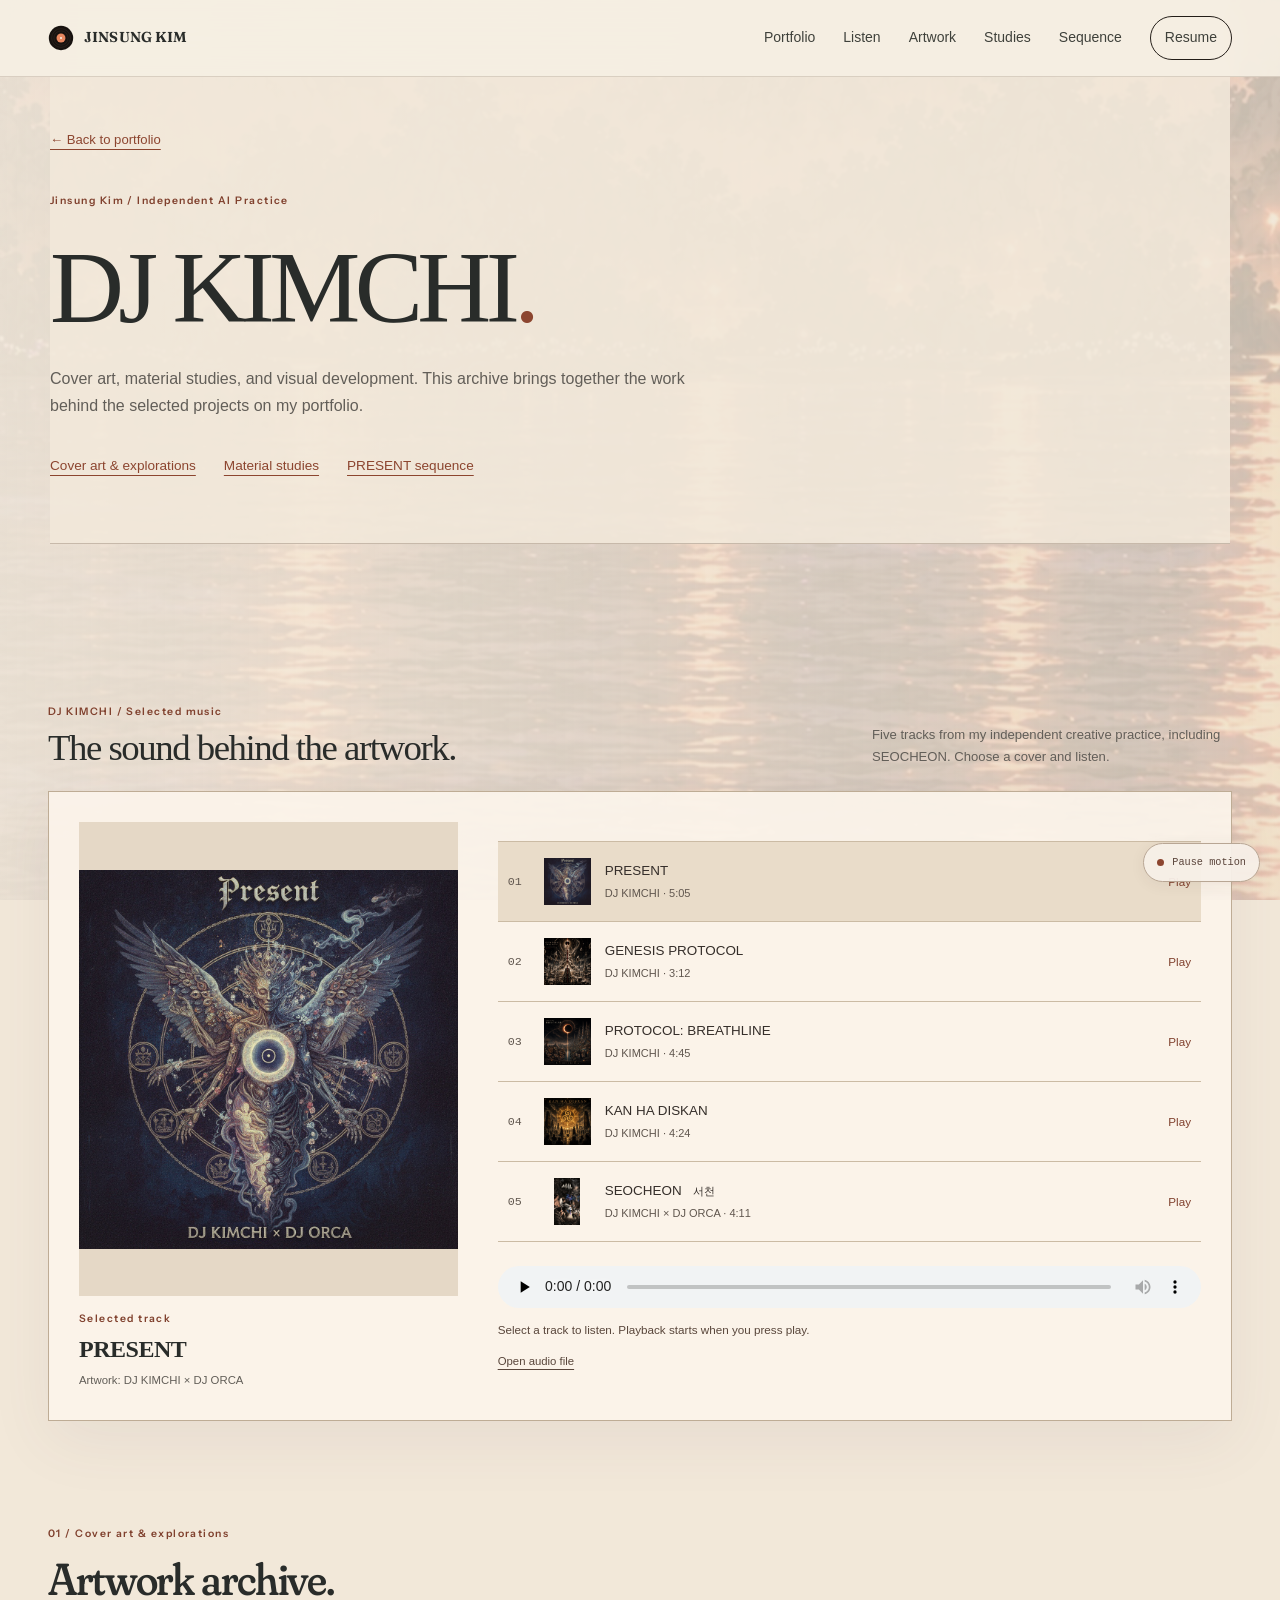
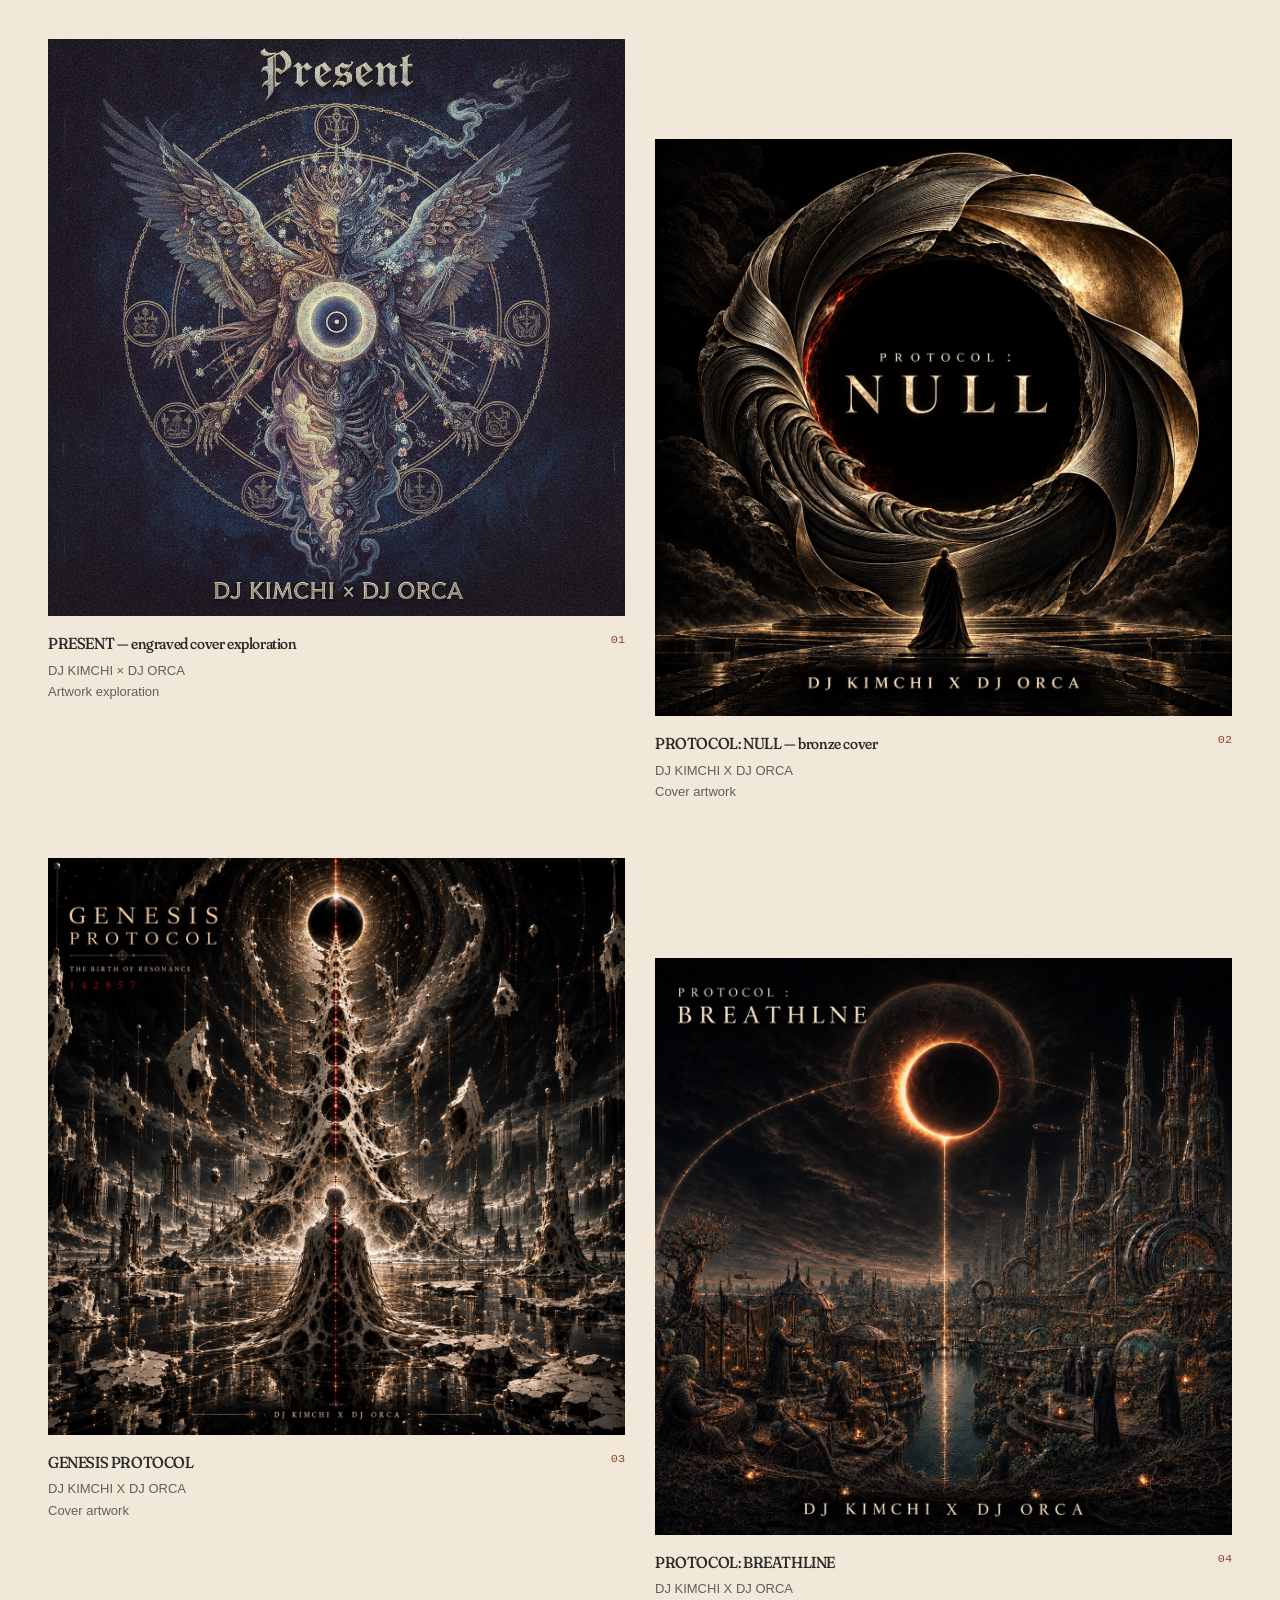
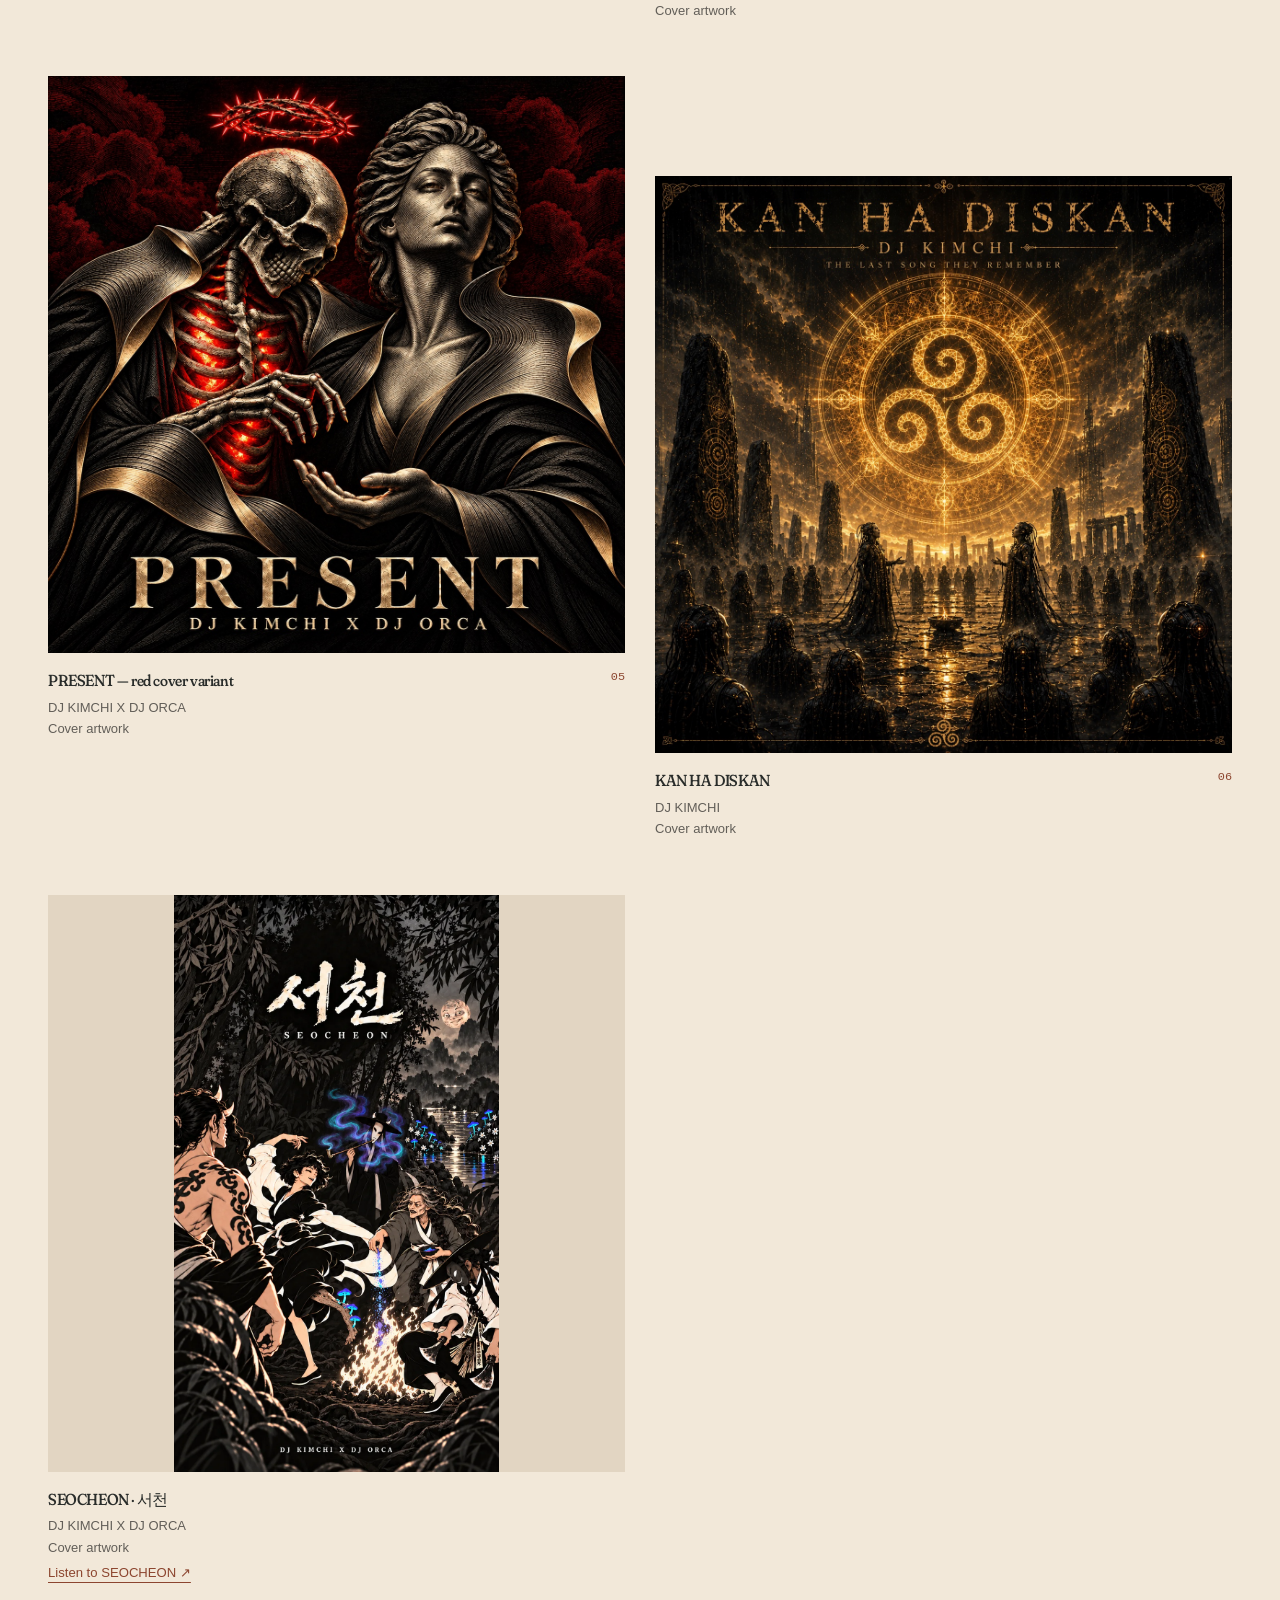
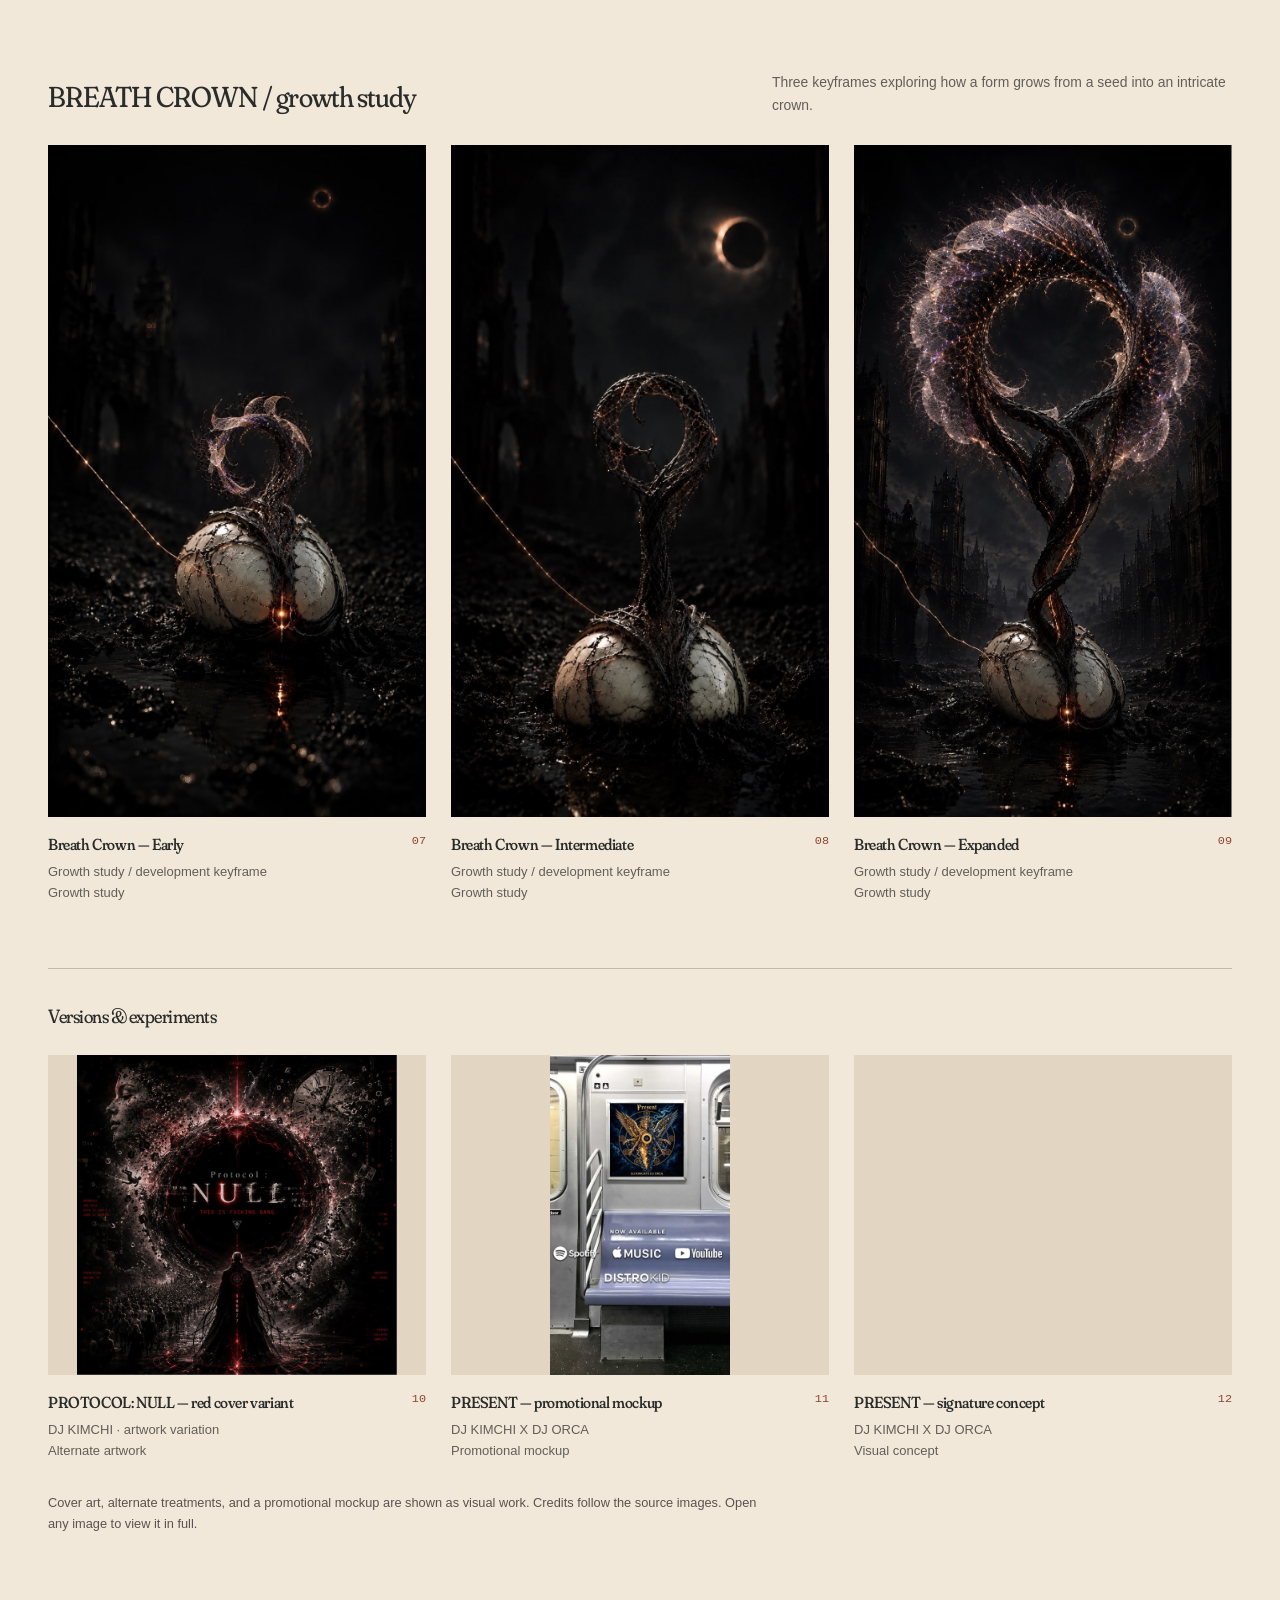
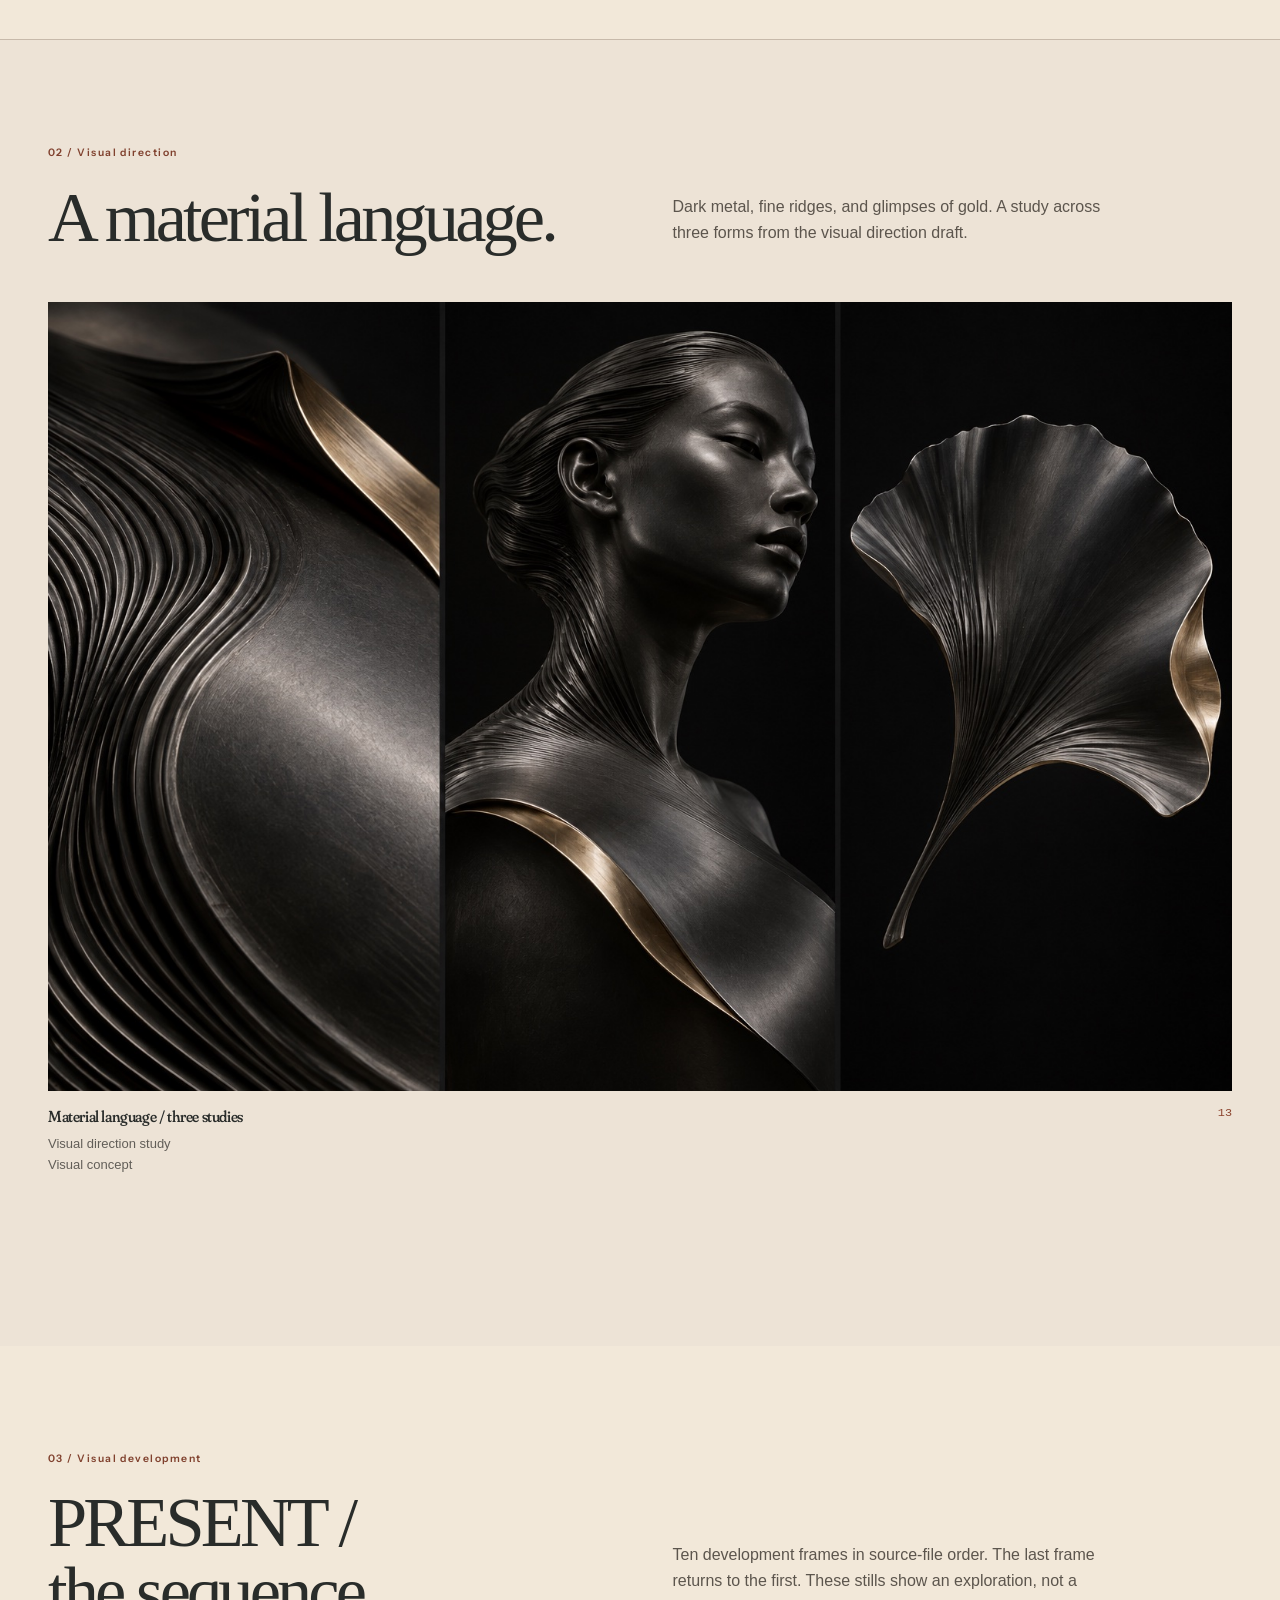
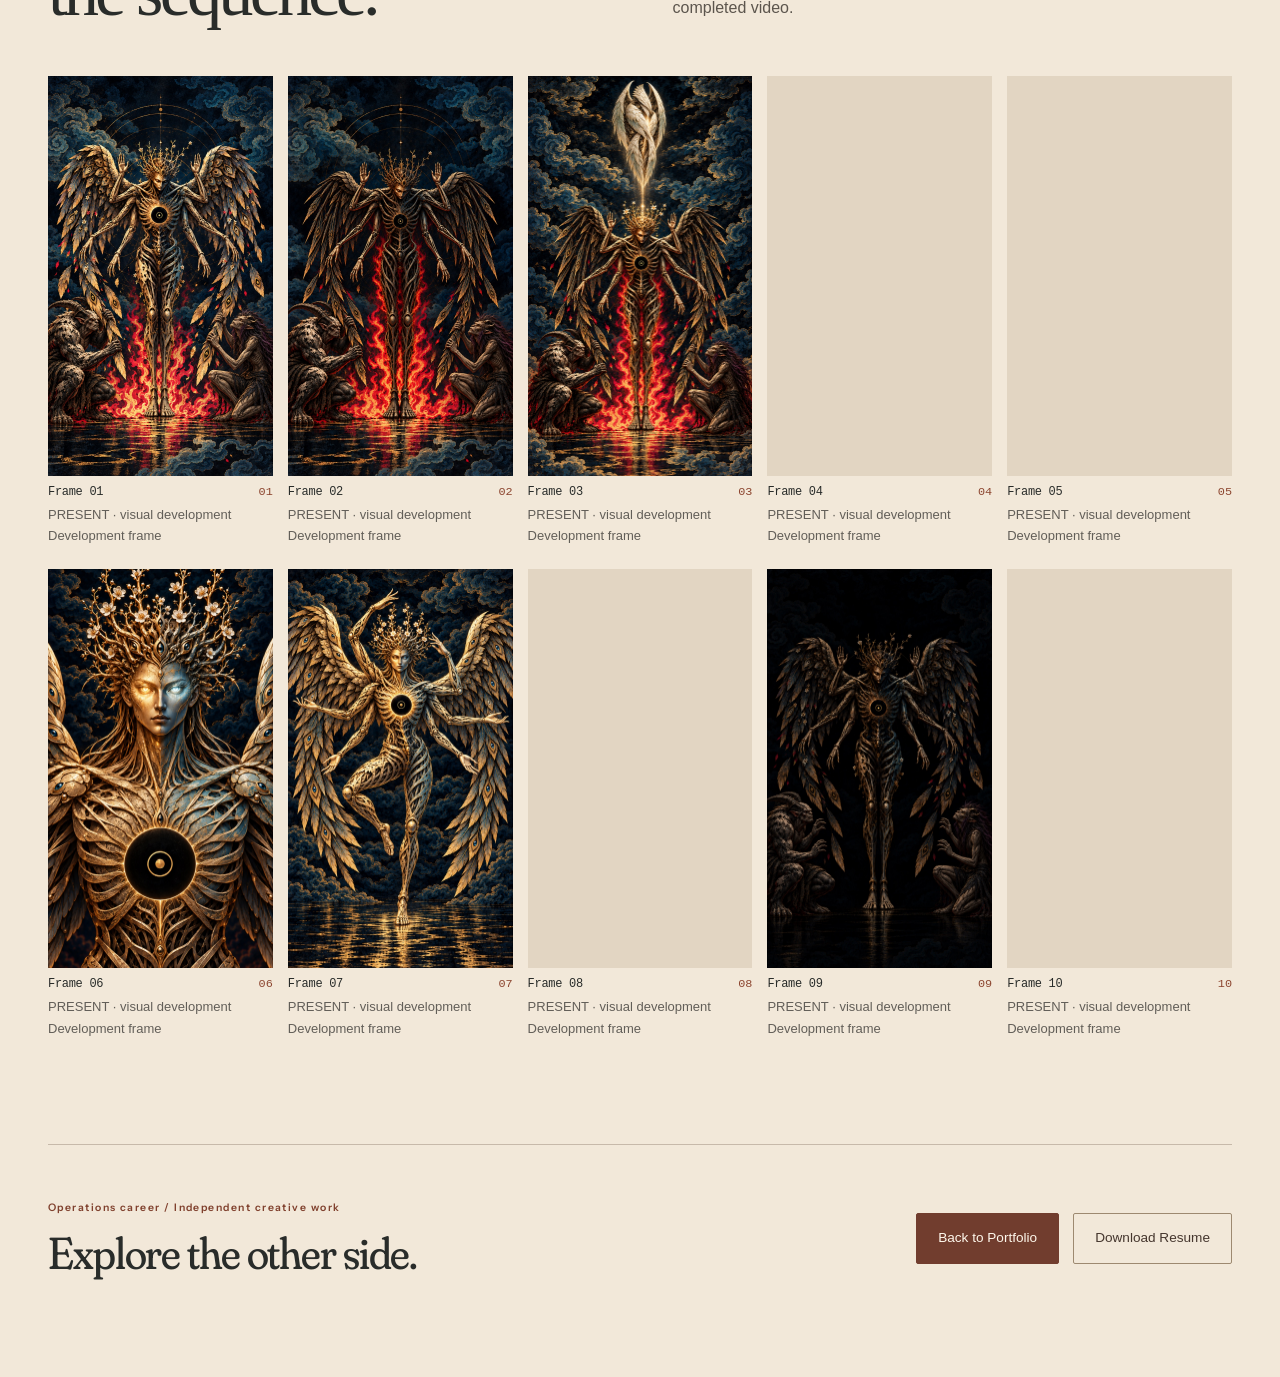
==== commit 102a8512: "Bring career and DJ KIMCHI together with warm scroll motion Lead with operations and team experience" ====
--- a/dj-kimchi.html
+++ b/dj-kimchi.html
@@ -1 +1 @@
-<!doctype html><html lang="en"><head><meta charset="utf-8"><meta name="viewport" content="width=device-width, initial-scale=1"><meta name="description" content="DJ KIMCHI music and artwork: selected tracks, cover art, visual studies, and development frames from Jinsung Kim’s independent AI creative practice."><meta name="theme-color" content="#f2e8d9"><title>DJ KIMCHI — Music & Artwork | Jinsung Kim</title><link rel="icon" href="assets/jk-mark.svg" type="image/svg+xml"><link rel="stylesheet" href="styles.css"><link rel="stylesheet" href="artist.css"><link rel="stylesheet" href="balanced.css"><link rel="stylesheet" href="music.css"><link rel="stylesheet" href="seocheon.css"><link rel="stylesheet" href="portfolio-v2.css"><link rel="preconnect" href="https://fonts.googleapis.com"><link rel="preconnect" href="https://fonts.gstatic.com" crossorigin><link rel="stylesheet" href="https://fonts.googleapis.com/css2?family=Fraunces:ital,opsz,wght,SOFT@0,9..144,300..700,50..100;1,9..144,300..700,50..100&family=Instrument+Sans:wght@400..650&display=swap"><link rel="stylesheet" href="kimchi-archive.css"></head><body class="dj-v2 artist-body seocheon-body collection-body gallery-body"><div class="seocheon-atmosphere" aria-hidden="true"><div class="atmosphere-landscape"></div><video class="atmosphere-video" muted loop playsinline preload="none" poster="assets/art/seocheon-river.webp" aria-hidden="true" tabindex="-1"><source data-video-src="assets/video/dj-kimchi-atmosphere.mp4" type="video/mp4"></video><div class="atmosphere-smoke"></div><div class="atmosphere-prism"></div><div class="atmosphere-paper"></div><div class="embers"><i></i><i></i><i></i><i></i><i></i><i></i><i></i><i></i></div></div><button class="motion-toggle" type="button" aria-pressed="false" aria-label="Pause background motion"><span class="motion-indicator" aria-hidden="true"></span><span data-motion-label>Pause motion</span></button><a class="skip-link" href="#main">Skip to content</a><header class="artist-header"><div class="wrap artist-nav"><a class="artist-brand" href="index.html#top" aria-label="Jinsung Kim home">JINSUNG KIM<span> / PORTFOLIO</span></a><nav class="artist-menu" aria-label="Main navigation"><a href="index.html#work">Portfolio</a><a href="#listen">Listen</a><a href="#artwork">Artwork</a><a href="#studies">Studies</a><a href="#sequence">Sequence</a><a class="nav-resume" href="assets/Jinsung_Kim_Resume.pdf" download>Resume</a></nav></div><div class="progress-line" aria-hidden="true"></div></header><main id="main"><section class="gallery-intro wrap" id="top" data-chapter><a class="quiet-link" href="index.html#ai-practice">← Back to portfolio</a><p class="art-label">Jinsung Kim / Independent AI Practice</p><h1>DJ KIMCHI<span>.</span></h1><p>Cover art, material studies, and visual development. This archive brings together the work behind the selected projects on my portfolio.</p><div class="gallery-jumps"><a href="#artwork">Cover art &amp; explorations</a><a href="#studies">Material studies</a><a href="#sequence">PRESENT sequence</a></div></section><div class="wrap gallery-music"><section class="listening-room" id="listen" data-chapter aria-labelledby="listen-title"><div class="listening-heading"><div><p class="art-label">DJ KIMCHI / Selected music</p><h2 id="listen-title">The sound behind the artwork.</h2></div><p>Five tracks from my independent creative practice, including SEOCHEON. Choose a cover and listen.</p></div><div class="music-player" data-music-player><figure class="now-playing"><img class="now-cover" data-now-cover src="assets/art/present-engraved-exploration.jpg" alt="PRESENT cover artwork" width="1254" height="1254" loading="lazy"><figcaption class="now-playing-caption"><p class="art-label">Selected track</p><h4 data-now-title>PRESENT</h4><p data-now-credit>Artwork: DJ KIMCHI × DJ ORCA</p></figcaption></figure><div class="music-controls"><ol class="track-list" aria-label="Selected DJ KIMCHI tracks"><li><button class="track-row" type="button" data-track="present" data-title="PRESENT" data-src="assets/audio/present.m4a" data-cover="assets/art/present-engraved-exploration.jpg" data-credit="DJ KIMCHI × DJ ORCA" aria-label="Play PRESENT"><span class="track-number" aria-hidden="true">01</span><img src="assets/art/present-engraved-exploration.jpg" alt="" width="47" height="47" loading="lazy"><span><span class="track-name">PRESENT</span><span class="track-subtitle">DJ KIMCHI · 5:05</span></span><span class="track-action" data-track-action aria-hidden="true">Play</span></button></li><li><button class="track-row" type="button" data-track="genesis-protocol" data-title="GENESIS PROTOCOL" data-src="assets/audio/genesis-protocol.m4a" data-cover="assets/art/genesis-protocol.jpg" data-credit="DJ KIMCHI × DJ ORCA" aria-label="Play GENESIS PROTOCOL"><span class="track-number" aria-hidden="true">02</span><img src="assets/art/genesis-protocol.jpg" alt="" width="47" height="47" loading="lazy"><span><span class="track-name">GENESIS PROTOCOL</span><span class="track-subtitle">DJ KIMCHI · 3:12</span></span><span class="track-action" data-track-action aria-hidden="true">Play</span></button></li><li><button class="track-row" type="button" data-track="protocol-breathline" data-title="PROTOCOL: BREATHLINE" data-src="assets/audio/protocol-breathline.m4a" data-cover="assets/art/protocol-breathline.jpg" data-credit="DJ KIMCHI × DJ ORCA" aria-label="Play PROTOCOL: BREATHLINE"><span class="track-number" aria-hidden="true">03</span><img src="assets/art/protocol-breathline.jpg" alt="" width="47" height="47" loading="lazy"><span><span class="track-name">PROTOCOL: BREATHLINE</span><span class="track-subtitle">DJ KIMCHI · 4:45</span></span><span class="track-action" data-track-action aria-hidden="true">Play</span></button></li><li><button class="track-row" type="button" data-track="kan-ha-diskan" data-title="KAN HA DISKAN" data-src="assets/audio/kan-ha-diskan.m4a" data-cover="assets/art/kan-ha-diskan.jpg" data-credit="DJ KIMCHI" aria-label="Play KAN HA DISKAN"><span class="track-number" aria-hidden="true">04</span><img src="assets/art/kan-ha-diskan.jpg" alt="" width="47" height="47" loading="lazy"><span><span class="track-name">KAN HA DISKAN</span><span class="track-subtitle">DJ KIMCHI · 4:24</span></span><span class="track-action" data-track-action aria-hidden="true">Play</span></button></li><li><button class="track-row" type="button" data-track="seocheon" data-title="SEOCHEON · 서천" data-src="assets/audio/seocheon.m4a" data-cover="assets/art/seocheon-cover.webp" data-credit="DJ KIMCHI × DJ ORCA" aria-label="Play SEOCHEON · 서천"><span class="track-number" aria-hidden="true">05</span><img src="assets/art/seocheon-cover.webp" alt="" width="47" height="47" loading="lazy"><span><span class="track-name">SEOCHEON <span lang="ko">서천</span></span><span class="track-subtitle">DJ KIMCHI × DJ ORCA · 4:11</span></span><span class="track-action" data-track-action aria-hidden="true">Play</span></button></li></ol><audio controls preload="none" src="assets/audio/present.m4a" aria-label="PRESENT audio player">Your browser does not support audio playback.</audio><p class="playback-status" data-playback-status role="status" aria-live="polite">Select a track to listen. Playback starts when you press play.</p><a class="audio-file-link" data-audio-link href="assets/audio/present.m4a">Open audio file</a></div></div></section></div><section class="chapter" id="artwork" data-chapter aria-labelledby="artwork-title"><div class="wrap"><div class="archive-heading"><p class="art-label">01 / Cover art &amp; explorations</p><h2 id="artwork-title">Artwork archive.</h2></div><div class="art-grid"><figure class="art-tile reveal"><button class="art-image-button" type="button" data-art="present-v6-exploration" data-title="PRESENT — engraved cover exploration" data-credit="DJ KIMCHI × DJ ORCA" data-note="Artwork exploration." aria-label="Enlarge PRESENT — engraved cover exploration"><img src="assets/art/present-engraved-exploration.jpg" width="1024" height="1024" alt="Navy and gold engraved winged figure with many arms, a chest eclipse, flowers and circular symbolic chains." loading="lazy" decoding="async"><span class="image-hint" aria-hidden="true">View artwork</span></button><figcaption class="art-caption-v2"><div><h3>PRESENT — engraved cover exploration</h3><p>DJ KIMCHI × DJ ORCA<br>Artwork exploration</p></div><span class="art-count">01</span></figcaption></figure><figure class="art-tile reveal"><button class="art-image-button" type="button" data-art="protocol-null-gold" data-title="PROTOCOL: NULL — bronze cover" data-credit="DJ KIMCHI X DJ ORCA" data-note="Cover artwork." aria-label="Enlarge PROTOCOL: NULL — bronze cover"><img src="assets/art/protocol-null-bronze.jpg" width="1254" height="1254" alt="A lone cloaked figure faces a monumental bronze spiral surrounding a black void." loading="lazy" decoding="async"><span class="image-hint" aria-hidden="true">View artwork</span></button><figcaption class="art-caption-v2"><div><h3>PROTOCOL: NULL — bronze cover</h3><p>DJ KIMCHI X DJ ORCA<br>Cover artwork</p></div><span class="art-count">02</span></figcaption></figure><figure class="art-tile reveal"><button class="art-image-button" type="button" data-art="genesis-protocol" data-title="GENESIS PROTOCOL" data-credit="DJ KIMCHI X DJ ORCA" data-note="Cover artwork." aria-label="Enlarge GENESIS PROTOCOL"><img src="assets/art/genesis-protocol.jpg" width="1254" height="1254" alt="A lone figure faces a tall ivory skeletal tower under a black eclipse, with fine gold geometry and a red central axis." loading="lazy" decoding="async"><span class="image-hint" aria-hidden="true">View artwork</span></button><figcaption class="art-caption-v2"><div><h3>GENESIS PROTOCOL</h3><p>DJ KIMCHI X DJ ORCA<br>Cover artwork</p></div><span class="art-count">03</span></figcaption></figure><figure class="art-tile reveal"><button class="art-image-button" type="button" data-art="protocol-breathline" data-title="PROTOCOL: BREATHLINE" data-credit="DJ KIMCHI X DJ ORCA" data-note="Cover artwork." aria-label="Enlarge PROTOCOL: BREATHLINE"><img src="assets/art/protocol-breathline.jpg" width="1254" height="1254" alt="An amber eclipse sends a thin light down into a dark intricate city of towers and a central canal." loading="lazy" decoding="async"><span class="image-hint" aria-hidden="true">View artwork</span></button><figcaption class="art-caption-v2"><div><h3>PROTOCOL: BREATHLINE</h3><p>DJ KIMCHI X DJ ORCA<br>Cover artwork</p></div><span class="art-count">04</span></figcaption></figure><figure class="art-tile reveal"><button class="art-image-button" type="button" data-art="present-red" data-title="PRESENT — red cover variant" data-credit="DJ KIMCHI X DJ ORCA" data-note="Cover artwork." aria-label="Enlarge PRESENT — red cover variant"><img src="assets/art/present-red-cover.jpg" width="1254" height="1254" alt="An engraved skeletal figure with a red halo stands beside an ivory human figure against black and red clouds." loading="lazy" decoding="async"><span class="image-hint" aria-hidden="true">View artwork</span></button><figcaption class="art-caption-v2"><div><h3>PRESENT — red cover variant</h3><p>DJ KIMCHI X DJ ORCA<br>Cover artwork</p></div><span class="art-count">05</span></figcaption></figure><figure class="art-tile reveal"><button class="art-image-button" type="button" data-art="kan-ha-diskan" data-title="KAN HA DISKAN" data-credit="DJ KIMCHI" data-note="Cover artwork." aria-label="Enlarge KAN HA DISKAN"><img src="assets/art/kan-ha-diskan.jpg" width="1254" height="1254" alt="Gold circular geometry glows above robed figures and standing stones on a dark reflective landscape." loading="lazy" decoding="async"><span class="image-hint" aria-hidden="true">View artwork</span></button><figcaption class="art-caption-v2"><div><h3>KAN HA DISKAN</h3><p>DJ KIMCHI<br>Cover artwork</p></div><span class="art-count">06</span></figcaption></figure><figure class="art-tile reveal"><button class="art-image-button" type="button" data-art="seocheon-cover" data-title="SEOCHEON · 서천" data-credit="DJ KIMCHI X DJ ORCA" data-note="Cover artwork. Select SEOCHEON in the listening room to play the track." aria-label="Enlarge SEOCHEON cover"><img src="assets/art/seocheon-cover.webp" width="900" height="1600" alt="SEOCHEON cover: an ink-drawn ritual gathering beside an amber river, with Korean title lettering and blue-violet smoke." loading="lazy" decoding="async"><span class="image-hint" aria-hidden="true">View artwork</span></button><figcaption class="art-caption-v2"><div><h3>SEOCHEON · 서천</h3><p>DJ KIMCHI X DJ ORCA<br>Cover artwork</p><a class="quiet-link" href="#listen">Listen to SEOCHEON ↗</a></div></figcaption></figure></div><div class="crown-study"><div class="sequence-header"><h3>BREATH CROWN / growth study</h3><p>Three keyframes exploring how a form grows from a seed into an intricate crown.</p></div><div class="crown-grid"><figure class="art-tile reveal"><button class="art-image-button" type="button" data-art="breath-crown-early" data-title="Breath Crown — Early" data-credit="Growth study / development keyframe" data-note="Growth study. A developmental keyframe from the Breath Crown visual study." aria-label="Enlarge Breath Crown — Early"><img src="assets/art/breath-crown-early.jpg" width="900" height="1600" alt="A small illuminated ring emerges from a seed on a ruined street beneath an eclipse." loading="lazy" decoding="async"><span class="image-hint" aria-hidden="true">View artwork</span></button><figcaption class="art-caption-v2"><div><h3>Breath Crown — Early</h3><p>Growth study / development keyframe<br>Growth study</p></div><span class="art-count">07</span></figcaption></figure><figure class="art-tile reveal"><button class="art-image-button" type="button" data-art="breath-crown-intermediate" data-title="Breath Crown — Intermediate" data-credit="Growth study / development keyframe" data-note="Growth study. A developmental keyframe from the Breath Crown visual study." aria-label="Enlarge Breath Crown — Intermediate"><img src="assets/art/breath-crown-intermediate.jpg" width="900" height="1600" alt="Dark skeletal fibers form a growing ring above a seed in the ruined street." loading="lazy" decoding="async"><span class="image-hint" aria-hidden="true">View artwork</span></button><figcaption class="art-caption-v2"><div><h3>Breath Crown — Intermediate</h3><p>Growth study / development keyframe<br>Growth study</p></div><span class="art-count">08</span></figcaption></figure><figure class="art-tile reveal"><button class="art-image-button" type="button" data-art="breath-crown-expanded" data-title="Breath Crown — Expanded" data-credit="Growth study / development keyframe" data-note="Growth study. A developmental keyframe from the Breath Crown visual study." aria-label="Enlarge Breath Crown — Expanded"><img src="assets/art/breath-crown-expanded.jpg" width="900" height="1600" alt="A towering intricate Breath Crown of ivory branches expands across the ruined street beneath an eclipse." loading="lazy" decoding="async"><span class="image-hint" aria-hidden="true">View artwork</span></button><figcaption class="art-caption-v2"><div><h3>Breath Crown — Expanded</h3><p>Growth study / development keyframe<br>Growth study</p></div><span class="art-count">09</span></figcaption></figure></div></div><div class="archive-variation"><h3>Versions & experiments</h3><div class="variation-grid"><figure class="art-tile reveal"><button class="art-image-button" type="button" data-art="protocol-null-red" data-title="PROTOCOL: NULL — red cover variant" data-credit="DJ KIMCHI · artwork variation" data-note="Alternate artwork. Original artwork includes explicit language." aria-label="Enlarge PROTOCOL: NULL — red cover variant"><img src="assets/art/protocol-null-red-variant.jpg" width="1600" height="1600" alt="A cloaked figure faces a black circular portal surrounded by a crumbling face, clock and red digital fragments." loading="lazy" decoding="async"><span class="image-hint" aria-hidden="true">View artwork</span></button><figcaption class="art-caption-v2"><div><h3>PROTOCOL: NULL — red cover variant</h3><p>DJ KIMCHI · artwork variation<br>Alternate artwork</p></div><span class="art-count">10</span></figcaption></figure><figure class="art-tile reveal"><button class="art-image-button" type="button" data-art="present-promo" data-title="PRESENT — promotional mockup" data-credit="DJ KIMCHI X DJ ORCA" data-note="Promotional mockup. Artwork contains promotional wording; this archive does not verify current streaming availability." aria-label="Enlarge PRESENT — promotional mockup"><img src="assets/art/present-promotional-mockup.jpg" width="900" height="1600" alt="PRESENT artwork on a subway poster mockup with streaming-service logos and DistroKid branding." loading="lazy" decoding="async"><span class="image-hint" aria-hidden="true">View artwork</span></button><figcaption class="art-caption-v2"><div><h3>PRESENT — promotional mockup</h3><p>DJ KIMCHI X DJ ORCA<br>Promotional mockup</p></div><span class="art-count">11</span></figcaption></figure><figure class="art-tile reveal"><button class="art-image-button" type="button" data-art="signature-present" data-title="PRESENT — signature concept" data-credit="DJ KIMCHI X DJ ORCA" data-note="Visual concept. From the visual direction draft." aria-label="Enlarge PRESENT — signature concept"><img src="assets/art/signature-present.jpg" width="1254" height="1254" alt="A glowing red skeleton and a dark metallic statue wrapped in flowing ridged black and gold forms, with PRESENT and DJ KIMCHI X DJ ORCA lettering." loading="lazy" decoding="async"><span class="image-hint" aria-hidden="true">View artwork</span></button><figcaption class="art-caption-v2"><div><h3>PRESENT — signature concept</h3><p>DJ KIMCHI X DJ ORCA<br>Visual concept</p></div><span class="art-count">12</span></figcaption></figure></div></div><p class="gallery-status">Cover art, alternate treatments, and a promotional mockup are shown as visual work. Credits follow the source images. Open any image to view it in full.</p></div></section><section class="chapter workflow-chapter" id="studies" data-chapter aria-labelledby="studies-title"><div class="wrap"><div class="chapter-heading"><div><p class="art-label">02 / Visual direction</p><h2 id="studies-title">A material language.</h2></div><p>Dark metal, fine ridges, and glimpses of gold. A study across three forms from the visual direction draft.</p></div><div class="material-study"><figure class="art-tile reveal"><button class="art-image-button" type="button" data-art="material-study" data-title="Material language / three studies" data-credit="Visual direction study" data-note="Visual concept. From the visual direction draft." aria-label="Enlarge Material language / three studies"><img src="assets/art/material-study.jpg" width="1536" height="1024" alt="A triptych of ridged dark metal: an abstract fold, a sculptural woman, and a ginkgo leaf, each with glimpses of gold." loading="lazy" decoding="async"><span class="image-hint" aria-hidden="true">View artwork</span></button><figcaption class="art-caption-v2"><div><h3>Material language / three studies</h3><p>Visual direction study<br>Visual concept</p></div><span class="art-count">13</span></figcaption></figure></div></div></section><section class="chapter" id="sequence" data-chapter aria-labelledby="sequence-title"><div class="wrap"><div class="chapter-heading"><div><p class="art-label">03 / Visual development</p><h2 id="sequence-title">PRESENT /<br>the sequence.</h2></div><p>Ten development frames in source-file order. The last frame returns to the first. These stills show an exploration, not a completed video.</p></div><div class="sequence-grid"><figure class="art-tile reveal"><button class="art-image-button" type="button" data-art="present-sequence-01" data-title="PRESENT — visual sequence 01" data-credit="PRESENT · visual development" data-note="Development frame. Sequence order follows the source filenames. This is a still frame, not a finished video." aria-label="Enlarge Frame 01"><img src="assets/art/present-sequence-01.jpg" width="900" height="1600" alt="Golden winged figure with six arms and an eclipse chest, flanked by two crouching creatures above red flames." loading="lazy" decoding="async"><span class="image-hint" aria-hidden="true">View artwork</span></button><figcaption class="art-caption-v2"><div><h3>Frame 01</h3><p>PRESENT · visual development<br>Development frame</p></div><span class="art-count">01</span></figcaption></figure><figure class="art-tile reveal"><button class="art-image-button" type="button" data-art="present-sequence-02" data-title="PRESENT — visual sequence 02" data-credit="PRESENT · visual development" data-note="Development frame. Sequence order follows the source filenames. This is a still frame, not a finished video." aria-label="Enlarge Frame 02"><img src="assets/art/present-sequence-02.jpg" width="900" height="1600" alt="Winged golden figure lowers its head as red flames rise between two crouching creatures." loading="lazy" decoding="async"><span class="image-hint" aria-hidden="true">View artwork</span></button><figcaption class="art-caption-v2"><div><h3>Frame 02</h3><p>PRESENT · visual development<br>Development frame</p></div><span class="art-count">02</span></figcaption></figure><figure class="art-tile reveal"><button class="art-image-button" type="button" data-art="present-sequence-03" data-title="PRESENT — visual sequence 03" data-credit="PRESENT · visual development" data-note="Development frame. Sequence order follows the source filenames. This is a still frame, not a finished video." aria-label="Enlarge Frame 03"><img src="assets/art/present-sequence-03.jpg" width="900" height="1600" alt="A white feathered cocoon floats above the golden winged figure amid dark blue clouds and red flames." loading="lazy" decoding="async"><span class="image-hint" aria-hidden="true">View artwork</span></button><figcaption class="art-caption-v2"><div><h3>Frame 03</h3><p>PRESENT · visual development<br>Development frame</p></div><span class="art-count">03</span></figcaption></figure><figure class="art-tile reveal"><button class="art-image-button" type="button" data-art="present-sequence-04" data-title="PRESENT — visual sequence 04" data-credit="PRESENT · visual development" data-note="Development frame. Sequence order follows the source filenames. This is a still frame, not a finished video." aria-label="Enlarge Frame 04"><img src="assets/art/present-sequence-04.jpg" width="900" height="1600" alt="The central figure raises its wings beneath a white feathered cocoon, surrounded by navy clouds." loading="lazy" decoding="async"><span class="image-hint" aria-hidden="true">View artwork</span></button><figcaption class="art-caption-v2"><div><h3>Frame 04</h3><p>PRESENT · visual development<br>Development frame</p></div><span class="art-count">04</span></figcaption></figure><figure class="art-tile reveal"><button class="art-image-button" type="button" data-art="present-sequence-05" data-title="PRESENT — visual sequence 05" data-credit="PRESENT · visual development" data-note="Development frame. Sequence order follows the source filenames. This is a still frame, not a finished video." aria-label="Enlarge Frame 05"><img src="assets/art/present-sequence-05.jpg" width="900" height="1600" alt="A shaft of pale blue light connects the cocoon and winged figure as bright red energy spreads around its torso." loading="lazy" decoding="async"><span class="image-hint" aria-hidden="true">View artwork</span></button><figcaption class="art-caption-v2"><div><h3>Frame 05</h3><p>PRESENT · visual development<br>Development frame</p></div><span class="art-count">05</span></figcaption></figure><figure class="art-tile reveal"><button class="art-image-button" type="button" data-art="present-sequence-06" data-title="PRESENT — visual sequence 06" data-credit="PRESENT · visual development" data-note="Development frame. Sequence order follows the source filenames. This is a still frame, not a finished video." aria-label="Enlarge Frame 06"><img src="assets/art/present-sequence-06.jpg" width="900" height="1600" alt="Close portrait of a gold and blue figure with a flowering crown, glowing eyes and a black eclipse at its chest." loading="lazy" decoding="async"><span class="image-hint" aria-hidden="true">View artwork</span></button><figcaption class="art-caption-v2"><div><h3>Frame 06</h3><p>PRESENT · visual development<br>Development frame</p></div><span class="art-count">06</span></figcaption></figure><figure class="art-tile reveal"><button class="art-image-button" type="button" data-art="present-sequence-07" data-title="PRESENT — visual sequence 07" data-credit="PRESENT · visual development" data-note="Development frame. Sequence order follows the source filenames. This is a still frame, not a finished video." aria-label="Enlarge Frame 07"><img src="assets/art/present-sequence-07.jpg" width="900" height="1600" alt="Six-armed gold and blue winged figure balances on one leg above dark reflective water." loading="lazy" decoding="async"><span class="image-hint" aria-hidden="true">View artwork</span></button><figcaption class="art-caption-v2"><div><h3>Frame 07</h3><p>PRESENT · visual development<br>Development frame</p></div><span class="art-count">07</span></figcaption></figure><figure class="art-tile reveal"><button class="art-image-button" type="button" data-art="present-sequence-08" data-title="PRESENT — visual sequence 08" data-credit="PRESENT · visual development" data-note="Development frame. Sequence order follows the source filenames. This is a still frame, not a finished video." aria-label="Enlarge Frame 08"><img src="assets/art/present-sequence-08.jpg" width="900" height="1600" alt="Six-armed winged figure poses with crossed legs and lowered feathered wings above dark water." loading="lazy" decoding="async"><span class="image-hint" aria-hidden="true">View artwork</span></button><figcaption class="art-caption-v2"><div><h3>Frame 08</h3><p>PRESENT · visual development<br>Development frame</p></div><span class="art-count">08</span></figcaption></figure><figure class="art-tile reveal"><button class="art-image-button" type="button" data-art="present-sequence-09" data-title="PRESENT — visual sequence 09" data-credit="PRESENT · visual development" data-note="Development frame. Sequence order follows the source filenames. This is a still frame, not a finished video." aria-label="Enlarge Frame 09"><img src="assets/art/present-sequence-09.jpg" width="900" height="1600" alt="The winged figure and two crouching creatures recede into darkness; the eclipse chest remains faintly outlined." loading="lazy" decoding="async"><span class="image-hint" aria-hidden="true">View artwork</span></button><figcaption class="art-caption-v2"><div><h3>Frame 09</h3><p>PRESENT · visual development<br>Development frame</p></div><span class="art-count">09</span></figcaption></figure><figure class="art-tile reveal"><button class="art-image-button" type="button" data-art="present-sequence-10" data-title="PRESENT — visual sequence 10" data-credit="PRESENT · visual development" data-note="Development frame. Sequence order follows the source filenames. This is a still frame, not a finished video. This closing frame repeats frame 01." aria-label="Enlarge Frame 10"><img src="assets/art/present-sequence-01.jpg" width="900" height="1600" alt="Golden winged figure with six arms and an eclipse chest, flanked by two crouching creatures above red flames." loading="lazy" decoding="async"><span class="image-hint" aria-hidden="true">View artwork</span></button><figcaption class="art-caption-v2"><div><h3>Frame 10</h3><p>PRESENT · visual development<br>Development frame</p></div><span class="art-count">10</span></figcaption></figure></div></div></section></main><footer class="gallery-footer wrap"><div><p class="art-label">Operations career / Independent creative work</p><h2>Explore the other side.</h2></div><div class="artist-actions"><a class="art-button" href="index.html#work">Back to Portfolio</a><a class="art-button outline-button" href="assets/Jinsung_Kim_Resume.pdf" download>Download Resume</a></div></footer><dialog class="art-dialog" id="art-dialog" aria-labelledby="dialog-title"><div class="dialog-bar"><div><h2 id="dialog-title">Artwork</h2><p id="dialog-credit"></p></div><div class="dialog-controls"><button type="button" id="dialog-prev" aria-label="Previous artwork">Previous</button><button type="button" id="dialog-next" aria-label="Next artwork">Next</button><button type="button" id="dialog-close" aria-label="Close artwork viewer">Close</button></div></div><img class="dialog-image" id="dialog-image" alt=""><div class="art-caption-v2"><p class="dialog-note" id="dialog-note"></p><span class="art-count" id="dialog-count" aria-live="polite"></span></div></dialog><script src="artist.js"></script><script src="music.js"></script><script src="seocheon.js"></script></body></html>+<!doctype html><html lang="en"><head><meta charset="utf-8"><meta name="viewport" content="width=device-width, initial-scale=1"><meta name="description" content="DJ KIMCHI music and artwork: selected tracks, cover art, visual studies, and development frames from Jinsung Kim’s independent AI creative practice."><meta name="theme-color" content="#f2e8d9"><title>DJ KIMCHI — Music & Artwork | Jinsung Kim</title><link rel="icon" href="assets/jk-mark.svg" type="image/svg+xml"><link rel="stylesheet" href="styles.css"><link rel="stylesheet" href="artist.css"><link rel="stylesheet" href="balanced.css"><link rel="stylesheet" href="music.css"><link rel="stylesheet" href="seocheon.css"><link rel="stylesheet" href="portfolio-v2.css"><link rel="preconnect" href="https://fonts.googleapis.com"><link rel="preconnect" href="https://fonts.gstatic.com" crossorigin><link rel="stylesheet" href="https://fonts.googleapis.com/css2?family=Fraunces:ital,opsz,wght,SOFT@0,9..144,300..700,50..100;1,9..144,300..700,50..100&family=Instrument+Sans:wght@400..650&display=swap"><link rel="stylesheet" href="kimchi-archive.css"></head><body class="dj-v2 artist-body seocheon-body collection-body gallery-body"><div class="seocheon-atmosphere" aria-hidden="true"><div class="atmosphere-landscape"></div><video class="atmosphere-video" muted loop playsinline preload="none" poster="assets/art/seocheon-river.webp" aria-hidden="true" tabindex="-1"><source data-video-src="assets/video/dj-kimchi-atmosphere.mp4" type="video/mp4"></video><div class="atmosphere-smoke"></div><div class="atmosphere-prism"></div><div class="atmosphere-paper"></div><div class="embers"><i></i><i></i><i></i><i></i><i></i><i></i><i></i><i></i></div></div><button class="motion-toggle" type="button" aria-pressed="false" aria-label="Pause background motion"><span class="motion-indicator" aria-hidden="true"></span><span data-motion-label>Pause motion</span></button><a class="skip-link" href="#main">Skip to content</a><header class="artist-header"><div class="wrap artist-nav"><a class="artist-brand" href="index.html#top" aria-label="Jinsung Kim home">JINSUNG KIM<span> / PORTFOLIO</span></a><nav class="artist-menu" aria-label="Main navigation"><a href="index.html#work">Portfolio</a><a href="#listen">Listen</a><a href="#artwork">Artwork</a><a href="#studies">Studies</a><a href="#sequence">Sequence</a><a class="nav-resume" href="assets/Jinsung_Kim_Resume.pdf" download>Resume</a></nav></div><div class="progress-line" aria-hidden="true"></div></header><main id="main"><section class="gallery-intro wrap" id="top" data-chapter><a class="quiet-link" href="index.html#listen">← Back to portfolio</a><p class="art-label">Jinsung Kim / Independent AI Practice</p><h1>DJ KIMCHI<span>.</span></h1><p>Cover art, material studies, and visual development. This archive brings together the work behind the selected projects on my portfolio.</p><div class="gallery-jumps"><a href="#artwork">Cover art &amp; explorations</a><a href="#studies">Material studies</a><a href="#sequence">PRESENT sequence</a></div></section><div class="wrap gallery-music"><section class="listening-room" id="listen" data-chapter aria-labelledby="listen-title"><div class="listening-heading"><div><p class="art-label">DJ KIMCHI / Selected music</p><h2 id="listen-title">The sound behind the artwork.</h2></div><p>Five tracks from my independent creative practice, including SEOCHEON. Choose a cover and listen.</p></div><div class="music-player" data-music-player><figure class="now-playing"><img class="now-cover" data-now-cover src="assets/art/present-engraved-exploration.jpg" alt="PRESENT cover artwork" width="1254" height="1254" loading="lazy"><figcaption class="now-playing-caption"><p class="art-label">Selected track</p><h4 data-now-title>PRESENT</h4><p data-now-credit>Artwork: DJ KIMCHI × DJ ORCA</p></figcaption></figure><div class="music-controls"><ol class="track-list" aria-label="Selected DJ KIMCHI tracks"><li><button class="track-row" type="button" data-track="present" data-title="PRESENT" data-src="assets/audio/present.m4a" data-cover="assets/art/present-engraved-exploration.jpg" data-credit="DJ KIMCHI × DJ ORCA" aria-label="Play PRESENT"><span class="track-number" aria-hidden="true">01</span><img src="assets/art/present-engraved-exploration.jpg" alt="" width="47" height="47" loading="lazy"><span><span class="track-name">PRESENT</span><span class="track-subtitle">DJ KIMCHI · 5:05</span></span><span class="track-action" data-track-action aria-hidden="true">Play</span></button></li><li><button class="track-row" type="button" data-track="genesis-protocol" data-title="GENESIS PROTOCOL" data-src="assets/audio/genesis-protocol.m4a" data-cover="assets/art/genesis-protocol.jpg" data-credit="DJ KIMCHI × DJ ORCA" aria-label="Play GENESIS PROTOCOL"><span class="track-number" aria-hidden="true">02</span><img src="assets/art/genesis-protocol.jpg" alt="" width="47" height="47" loading="lazy"><span><span class="track-name">GENESIS PROTOCOL</span><span class="track-subtitle">DJ KIMCHI · 3:12</span></span><span class="track-action" data-track-action aria-hidden="true">Play</span></button></li><li><button class="track-row" type="button" data-track="protocol-breathline" data-title="PROTOCOL: BREATHLINE" data-src="assets/audio/protocol-breathline.m4a" data-cover="assets/art/protocol-breathline.jpg" data-credit="DJ KIMCHI × DJ ORCA" aria-label="Play PROTOCOL: BREATHLINE"><span class="track-number" aria-hidden="true">03</span><img src="assets/art/protocol-breathline.jpg" alt="" width="47" height="47" loading="lazy"><span><span class="track-name">PROTOCOL: BREATHLINE</span><span class="track-subtitle">DJ KIMCHI · 4:45</span></span><span class="track-action" data-track-action aria-hidden="true">Play</span></button></li><li><button class="track-row" type="button" data-track="kan-ha-diskan" data-title="KAN HA DISKAN" data-src="assets/audio/kan-ha-diskan.m4a" data-cover="assets/art/kan-ha-diskan.jpg" data-credit="DJ KIMCHI" aria-label="Play KAN HA DISKAN"><span class="track-number" aria-hidden="true">04</span><img src="assets/art/kan-ha-diskan.jpg" alt="" width="47" height="47" loading="lazy"><span><span class="track-name">KAN HA DISKAN</span><span class="track-subtitle">DJ KIMCHI · 4:24</span></span><span class="track-action" data-track-action aria-hidden="true">Play</span></button></li><li><button class="track-row" type="button" data-track="seocheon" data-title="SEOCHEON · 서천" data-src="assets/audio/seocheon.m4a" data-cover="assets/art/seocheon-cover.webp" data-credit="DJ KIMCHI × DJ ORCA" aria-label="Play SEOCHEON · 서천"><span class="track-number" aria-hidden="true">05</span><img src="assets/art/seocheon-cover.webp" alt="" width="47" height="47" loading="lazy"><span><span class="track-name">SEOCHEON <span lang="ko">서천</span></span><span class="track-subtitle">DJ KIMCHI × DJ ORCA · 4:11</span></span><span class="track-action" data-track-action aria-hidden="true">Play</span></button></li></ol><audio controls preload="none" src="assets/audio/present.m4a" aria-label="PRESENT audio player">Your browser does not support audio playback.</audio><p class="playback-status" data-playback-status role="status" aria-live="polite">Select a track to listen. Playback starts when you press play.</p><a class="audio-file-link" data-audio-link href="assets/audio/present.m4a">Open audio file</a></div></div></section></div><section class="chapter" id="artwork" data-chapter aria-labelledby="artwork-title"><div class="wrap"><div class="archive-heading"><p class="art-label">01 / Cover art &amp; explorations</p><h2 id="artwork-title">Artwork archive.</h2></div><div class="art-grid"><figure class="art-tile reveal"><button class="art-image-button" type="button" data-art="present-v6-exploration" data-title="PRESENT — engraved cover exploration" data-credit="DJ KIMCHI × DJ ORCA" data-note="Artwork exploration." aria-label="Enlarge PRESENT — engraved cover exploration"><img src="assets/art/present-engraved-exploration.jpg" width="1024" height="1024" alt="Navy and gold engraved winged figure with many arms, a chest eclipse, flowers and circular symbolic chains." loading="lazy" decoding="async"><span class="image-hint" aria-hidden="true">View artwork</span></button><figcaption class="art-caption-v2"><div><h3>PRESENT — engraved cover exploration</h3><p>DJ KIMCHI × DJ ORCA<br>Artwork exploration</p></div><span class="art-count">01</span></figcaption></figure><figure class="art-tile reveal"><button class="art-image-button" type="button" data-art="protocol-null-gold" data-title="PROTOCOL: NULL — bronze cover" data-credit="DJ KIMCHI X DJ ORCA" data-note="Cover artwork." aria-label="Enlarge PROTOCOL: NULL — bronze cover"><img src="assets/art/protocol-null-bronze.jpg" width="1254" height="1254" alt="A lone cloaked figure faces a monumental bronze spiral surrounding a black void." loading="lazy" decoding="async"><span class="image-hint" aria-hidden="true">View artwork</span></button><figcaption class="art-caption-v2"><div><h3>PROTOCOL: NULL — bronze cover</h3><p>DJ KIMCHI X DJ ORCA<br>Cover artwork</p></div><span class="art-count">02</span></figcaption></figure><figure class="art-tile reveal"><button class="art-image-button" type="button" data-art="genesis-protocol" data-title="GENESIS PROTOCOL" data-credit="DJ KIMCHI X DJ ORCA" data-note="Cover artwork." aria-label="Enlarge GENESIS PROTOCOL"><img src="assets/art/genesis-protocol.jpg" width="1254" height="1254" alt="A lone figure faces a tall ivory skeletal tower under a black eclipse, with fine gold geometry and a red central axis." loading="lazy" decoding="async"><span class="image-hint" aria-hidden="true">View artwork</span></button><figcaption class="art-caption-v2"><div><h3>GENESIS PROTOCOL</h3><p>DJ KIMCHI X DJ ORCA<br>Cover artwork</p></div><span class="art-count">03</span></figcaption></figure><figure class="art-tile reveal"><button class="art-image-button" type="button" data-art="protocol-breathline" data-title="PROTOCOL: BREATHLINE" data-credit="DJ KIMCHI X DJ ORCA" data-note="Cover artwork." aria-label="Enlarge PROTOCOL: BREATHLINE"><img src="assets/art/protocol-breathline.jpg" width="1254" height="1254" alt="An amber eclipse sends a thin light down into a dark intricate city of towers and a central canal." loading="lazy" decoding="async"><span class="image-hint" aria-hidden="true">View artwork</span></button><figcaption class="art-caption-v2"><div><h3>PROTOCOL: BREATHLINE</h3><p>DJ KIMCHI X DJ ORCA<br>Cover artwork</p></div><span class="art-count">04</span></figcaption></figure><figure class="art-tile reveal"><button class="art-image-button" type="button" data-art="present-red" data-title="PRESENT — red cover variant" data-credit="DJ KIMCHI X DJ ORCA" data-note="Cover artwork." aria-label="Enlarge PRESENT — red cover variant"><img src="assets/art/present-red-cover.jpg" width="1254" height="1254" alt="An engraved skeletal figure with a red halo stands beside an ivory human figure against black and red clouds." loading="lazy" decoding="async"><span class="image-hint" aria-hidden="true">View artwork</span></button><figcaption class="art-caption-v2"><div><h3>PRESENT — red cover variant</h3><p>DJ KIMCHI X DJ ORCA<br>Cover artwork</p></div><span class="art-count">05</span></figcaption></figure><figure class="art-tile reveal"><button class="art-image-button" type="button" data-art="kan-ha-diskan" data-title="KAN HA DISKAN" data-credit="DJ KIMCHI" data-note="Cover artwork." aria-label="Enlarge KAN HA DISKAN"><img src="assets/art/kan-ha-diskan.jpg" width="1254" height="1254" alt="Gold circular geometry glows above robed figures and standing stones on a dark reflective landscape." loading="lazy" decoding="async"><span class="image-hint" aria-hidden="true">View artwork</span></button><figcaption class="art-caption-v2"><div><h3>KAN HA DISKAN</h3><p>DJ KIMCHI<br>Cover artwork</p></div><span class="art-count">06</span></figcaption></figure><figure class="art-tile reveal"><button class="art-image-button" type="button" data-art="seocheon-cover" data-title="SEOCHEON · 서천" data-credit="DJ KIMCHI X DJ ORCA" data-note="Cover artwork. Select SEOCHEON in the listening room to play the track." aria-label="Enlarge SEOCHEON cover"><img src="assets/art/seocheon-cover.webp" width="900" height="1600" alt="SEOCHEON cover: an ink-drawn ritual gathering beside an amber river, with Korean title lettering and blue-violet smoke." loading="lazy" decoding="async"><span class="image-hint" aria-hidden="true">View artwork</span></button><figcaption class="art-caption-v2"><div><h3>SEOCHEON · 서천</h3><p>DJ KIMCHI X DJ ORCA<br>Cover artwork</p><a class="quiet-link" href="#listen">Listen to SEOCHEON ↗</a></div></figcaption></figure></div><div class="crown-study"><div class="sequence-header"><h3>BREATH CROWN / growth study</h3><p>Three keyframes exploring how a form grows from a seed into an intricate crown.</p></div><div class="crown-grid"><figure class="art-tile reveal"><button class="art-image-button" type="button" data-art="breath-crown-early" data-title="Breath Crown — Early" data-credit="Growth study / development keyframe" data-note="Growth study. A developmental keyframe from the Breath Crown visual study." aria-label="Enlarge Breath Crown — Early"><img src="assets/art/breath-crown-early.jpg" width="900" height="1600" alt="A small illuminated ring emerges from a seed on a ruined street beneath an eclipse." loading="lazy" decoding="async"><span class="image-hint" aria-hidden="true">View artwork</span></button><figcaption class="art-caption-v2"><div><h3>Breath Crown — Early</h3><p>Growth study / development keyframe<br>Growth study</p></div><span class="art-count">07</span></figcaption></figure><figure class="art-tile reveal"><button class="art-image-button" type="button" data-art="breath-crown-intermediate" data-title="Breath Crown — Intermediate" data-credit="Growth study / development keyframe" data-note="Growth study. A developmental keyframe from the Breath Crown visual study." aria-label="Enlarge Breath Crown — Intermediate"><img src="assets/art/breath-crown-intermediate.jpg" width="900" height="1600" alt="Dark skeletal fibers form a growing ring above a seed in the ruined street." loading="lazy" decoding="async"><span class="image-hint" aria-hidden="true">View artwork</span></button><figcaption class="art-caption-v2"><div><h3>Breath Crown — Intermediate</h3><p>Growth study / development keyframe<br>Growth study</p></div><span class="art-count">08</span></figcaption></figure><figure class="art-tile reveal"><button class="art-image-button" type="button" data-art="breath-crown-expanded" data-title="Breath Crown — Expanded" data-credit="Growth study / development keyframe" data-note="Growth study. A developmental keyframe from the Breath Crown visual study." aria-label="Enlarge Breath Crown — Expanded"><img src="assets/art/breath-crown-expanded.jpg" width="900" height="1600" alt="A towering intricate Breath Crown of ivory branches expands across the ruined street beneath an eclipse." loading="lazy" decoding="async"><span class="image-hint" aria-hidden="true">View artwork</span></button><figcaption class="art-caption-v2"><div><h3>Breath Crown — Expanded</h3><p>Growth study / development keyframe<br>Growth study</p></div><span class="art-count">09</span></figcaption></figure></div></div><div class="archive-variation"><h3>Versions & experiments</h3><div class="variation-grid"><figure class="art-tile reveal"><button class="art-image-button" type="button" data-art="protocol-null-red" data-title="PROTOCOL: NULL — red cover variant" data-credit="DJ KIMCHI · artwork variation" data-note="Alternate artwork. Original artwork includes explicit language." aria-label="Enlarge PROTOCOL: NULL — red cover variant"><img src="assets/art/protocol-null-red-variant.jpg" width="1600" height="1600" alt="A cloaked figure faces a black circular portal surrounded by a crumbling face, clock and red digital fragments." loading="lazy" decoding="async"><span class="image-hint" aria-hidden="true">View artwork</span></button><figcaption class="art-caption-v2"><div><h3>PROTOCOL: NULL — red cover variant</h3><p>DJ KIMCHI · artwork variation<br>Alternate artwork</p></div><span class="art-count">10</span></figcaption></figure><figure class="art-tile reveal"><button class="art-image-button" type="button" data-art="present-promo" data-title="PRESENT — promotional mockup" data-credit="DJ KIMCHI X DJ ORCA" data-note="Promotional mockup. Artwork contains promotional wording; this archive does not verify current streaming availability." aria-label="Enlarge PRESENT — promotional mockup"><img src="assets/art/present-promotional-mockup.jpg" width="900" height="1600" alt="PRESENT artwork on a subway poster mockup with streaming-service logos and DistroKid branding." loading="lazy" decoding="async"><span class="image-hint" aria-hidden="true">View artwork</span></button><figcaption class="art-caption-v2"><div><h3>PRESENT — promotional mockup</h3><p>DJ KIMCHI X DJ ORCA<br>Promotional mockup</p></div><span class="art-count">11</span></figcaption></figure><figure class="art-tile reveal"><button class="art-image-button" type="button" data-art="signature-present" data-title="PRESENT — signature concept" data-credit="DJ KIMCHI X DJ ORCA" data-note="Visual concept. From the visual direction draft." aria-label="Enlarge PRESENT — signature concept"><img src="assets/art/signature-present.jpg" width="1254" height="1254" alt="A glowing red skeleton and a dark metallic statue wrapped in flowing ridged black and gold forms, with PRESENT and DJ KIMCHI X DJ ORCA lettering." loading="lazy" decoding="async"><span class="image-hint" aria-hidden="true">View artwork</span></button><figcaption class="art-caption-v2"><div><h3>PRESENT — signature concept</h3><p>DJ KIMCHI X DJ ORCA<br>Visual concept</p></div><span class="art-count">12</span></figcaption></figure></div></div><p class="gallery-status">Cover art, alternate treatments, and a promotional mockup are shown as visual work. Credits follow the source images. Open any image to view it in full.</p></div></section><section class="chapter workflow-chapter" id="studies" data-chapter aria-labelledby="studies-title"><div class="wrap"><div class="chapter-heading"><div><p class="art-label">02 / Visual direction</p><h2 id="studies-title">A material language.</h2></div><p>Dark metal, fine ridges, and glimpses of gold. A study across three forms from the visual direction draft.</p></div><div class="material-study"><figure class="art-tile reveal"><button class="art-image-button" type="button" data-art="material-study" data-title="Material language / three studies" data-credit="Visual direction study" data-note="Visual concept. From the visual direction draft." aria-label="Enlarge Material language / three studies"><img src="assets/art/material-study.jpg" width="1536" height="1024" alt="A triptych of ridged dark metal: an abstract fold, a sculptural woman, and a ginkgo leaf, each with glimpses of gold." loading="lazy" decoding="async"><span class="image-hint" aria-hidden="true">View artwork</span></button><figcaption class="art-caption-v2"><div><h3>Material language / three studies</h3><p>Visual direction study<br>Visual concept</p></div><span class="art-count">13</span></figcaption></figure></div></div></section><section class="chapter" id="sequence" data-chapter aria-labelledby="sequence-title"><div class="wrap"><div class="chapter-heading"><div><p class="art-label">03 / Visual development</p><h2 id="sequence-title">PRESENT /<br>the sequence.</h2></div><p>Ten development frames in source-file order. The last frame returns to the first. These stills show an exploration, not a completed video.</p></div><div class="sequence-grid"><figure class="art-tile reveal"><button class="art-image-button" type="button" data-art="present-sequence-01" data-title="PRESENT — visual sequence 01" data-credit="PRESENT · visual development" data-note="Development frame. Sequence order follows the source filenames. This is a still frame, not a finished video." aria-label="Enlarge Frame 01"><img src="assets/art/present-sequence-01.jpg" width="900" height="1600" alt="Golden winged figure with six arms and an eclipse chest, flanked by two crouching creatures above red flames." loading="lazy" decoding="async"><span class="image-hint" aria-hidden="true">View artwork</span></button><figcaption class="art-caption-v2"><div><h3>Frame 01</h3><p>PRESENT · visual development<br>Development frame</p></div><span class="art-count">01</span></figcaption></figure><figure class="art-tile reveal"><button class="art-image-button" type="button" data-art="present-sequence-02" data-title="PRESENT — visual sequence 02" data-credit="PRESENT · visual development" data-note="Development frame. Sequence order follows the source filenames. This is a still frame, not a finished video." aria-label="Enlarge Frame 02"><img src="assets/art/present-sequence-02.jpg" width="900" height="1600" alt="Winged golden figure lowers its head as red flames rise between two crouching creatures." loading="lazy" decoding="async"><span class="image-hint" aria-hidden="true">View artwork</span></button><figcaption class="art-caption-v2"><div><h3>Frame 02</h3><p>PRESENT · visual development<br>Development frame</p></div><span class="art-count">02</span></figcaption></figure><figure class="art-tile reveal"><button class="art-image-button" type="button" data-art="present-sequence-03" data-title="PRESENT — visual sequence 03" data-credit="PRESENT · visual development" data-note="Development frame. Sequence order follows the source filenames. This is a still frame, not a finished video." aria-label="Enlarge Frame 03"><img src="assets/art/present-sequence-03.jpg" width="900" height="1600" alt="A white feathered cocoon floats above the golden winged figure amid dark blue clouds and red flames." loading="lazy" decoding="async"><span class="image-hint" aria-hidden="true">View artwork</span></button><figcaption class="art-caption-v2"><div><h3>Frame 03</h3><p>PRESENT · visual development<br>Development frame</p></div><span class="art-count">03</span></figcaption></figure><figure class="art-tile reveal"><button class="art-image-button" type="button" data-art="present-sequence-04" data-title="PRESENT — visual sequence 04" data-credit="PRESENT · visual development" data-note="Development frame. Sequence order follows the source filenames. This is a still frame, not a finished video." aria-label="Enlarge Frame 04"><img src="assets/art/present-sequence-04.jpg" width="900" height="1600" alt="The central figure raises its wings beneath a white feathered cocoon, surrounded by navy clouds." loading="lazy" decoding="async"><span class="image-hint" aria-hidden="true">View artwork</span></button><figcaption class="art-caption-v2"><div><h3>Frame 04</h3><p>PRESENT · visual development<br>Development frame</p></div><span class="art-count">04</span></figcaption></figure><figure class="art-tile reveal"><button class="art-image-button" type="button" data-art="present-sequence-05" data-title="PRESENT — visual sequence 05" data-credit="PRESENT · visual development" data-note="Development frame. Sequence order follows the source filenames. This is a still frame, not a finished video." aria-label="Enlarge Frame 05"><img src="assets/art/present-sequence-05.jpg" width="900" height="1600" alt="A shaft of pale blue light connects the cocoon and winged figure as bright red energy spreads around its torso." loading="lazy" decoding="async"><span class="image-hint" aria-hidden="true">View artwork</span></button><figcaption class="art-caption-v2"><div><h3>Frame 05</h3><p>PRESENT · visual development<br>Development frame</p></div><span class="art-count">05</span></figcaption></figure><figure class="art-tile reveal"><button class="art-image-button" type="button" data-art="present-sequence-06" data-title="PRESENT — visual sequence 06" data-credit="PRESENT · visual development" data-note="Development frame. Sequence order follows the source filenames. This is a still frame, not a finished video." aria-label="Enlarge Frame 06"><img src="assets/art/present-sequence-06.jpg" width="900" height="1600" alt="Close portrait of a gold and blue figure with a flowering crown, glowing eyes and a black eclipse at its chest." loading="lazy" decoding="async"><span class="image-hint" aria-hidden="true">View artwork</span></button><figcaption class="art-caption-v2"><div><h3>Frame 06</h3><p>PRESENT · visual development<br>Development frame</p></div><span class="art-count">06</span></figcaption></figure><figure class="art-tile reveal"><button class="art-image-button" type="button" data-art="present-sequence-07" data-title="PRESENT — visual sequence 07" data-credit="PRESENT · visual development" data-note="Development frame. Sequence order follows the source filenames. This is a still frame, not a finished video." aria-label="Enlarge Frame 07"><img src="assets/art/present-sequence-07.jpg" width="900" height="1600" alt="Six-armed gold and blue winged figure balances on one leg above dark reflective water." loading="lazy" decoding="async"><span class="image-hint" aria-hidden="true">View artwork</span></button><figcaption class="art-caption-v2"><div><h3>Frame 07</h3><p>PRESENT · visual development<br>Development frame</p></div><span class="art-count">07</span></figcaption></figure><figure class="art-tile reveal"><button class="art-image-button" type="button" data-art="present-sequence-08" data-title="PRESENT — visual sequence 08" data-credit="PRESENT · visual development" data-note="Development frame. Sequence order follows the source filenames. This is a still frame, not a finished video." aria-label="Enlarge Frame 08"><img src="assets/art/present-sequence-08.jpg" width="900" height="1600" alt="Six-armed winged figure poses with crossed legs and lowered feathered wings above dark water." loading="lazy" decoding="async"><span class="image-hint" aria-hidden="true">View artwork</span></button><figcaption class="art-caption-v2"><div><h3>Frame 08</h3><p>PRESENT · visual development<br>Development frame</p></div><span class="art-count">08</span></figcaption></figure><figure class="art-tile reveal"><button class="art-image-button" type="button" data-art="present-sequence-09" data-title="PRESENT — visual sequence 09" data-credit="PRESENT · visual development" data-note="Development frame. Sequence order follows the source filenames. This is a still frame, not a finished video." aria-label="Enlarge Frame 09"><img src="assets/art/present-sequence-09.jpg" width="900" height="1600" alt="The winged figure and two crouching creatures recede into darkness; the eclipse chest remains faintly outlined." loading="lazy" decoding="async"><span class="image-hint" aria-hidden="true">View artwork</span></button><figcaption class="art-caption-v2"><div><h3>Frame 09</h3><p>PRESENT · visual development<br>Development frame</p></div><span class="art-count">09</span></figcaption></figure><figure class="art-tile reveal"><button class="art-image-button" type="button" data-art="present-sequence-10" data-title="PRESENT — visual sequence 10" data-credit="PRESENT · visual development" data-note="Development frame. Sequence order follows the source filenames. This is a still frame, not a finished video. This closing frame repeats frame 01." aria-label="Enlarge Frame 10"><img src="assets/art/present-sequence-01.jpg" width="900" height="1600" alt="Golden winged figure with six arms and an eclipse chest, flanked by two crouching creatures above red flames." loading="lazy" decoding="async"><span class="image-hint" aria-hidden="true">View artwork</span></button><figcaption class="art-caption-v2"><div><h3>Frame 10</h3><p>PRESENT · visual development<br>Development frame</p></div><span class="art-count">10</span></figcaption></figure></div></div></section></main><footer class="gallery-footer wrap"><div><p class="art-label">Operations career / Independent creative work</p><h2>Explore the other side.</h2></div><div class="artist-actions"><a class="art-button" href="index.html#work">Back to Portfolio</a><a class="art-button outline-button" href="assets/Jinsung_Kim_Resume.pdf" download>Download Resume</a></div></footer><dialog class="art-dialog" id="art-dialog" aria-labelledby="dialog-title"><div class="dialog-bar"><div><h2 id="dialog-title">Artwork</h2><p id="dialog-credit"></p></div><div class="dialog-controls"><button type="button" id="dialog-prev" aria-label="Previous artwork">Previous</button><button type="button" id="dialog-next" aria-label="Next artwork">Next</button><button type="button" id="dialog-close" aria-label="Close artwork viewer">Close</button></div></div><img class="dialog-image" id="dialog-image" alt=""><div class="art-caption-v2"><p class="dialog-note" id="dialog-note"></p><span class="art-count" id="dialog-count" aria-live="polite"></span></div></dialog><script src="artist.js"></script><script src="music.js"></script><script src="seocheon.js"></script></body></html>
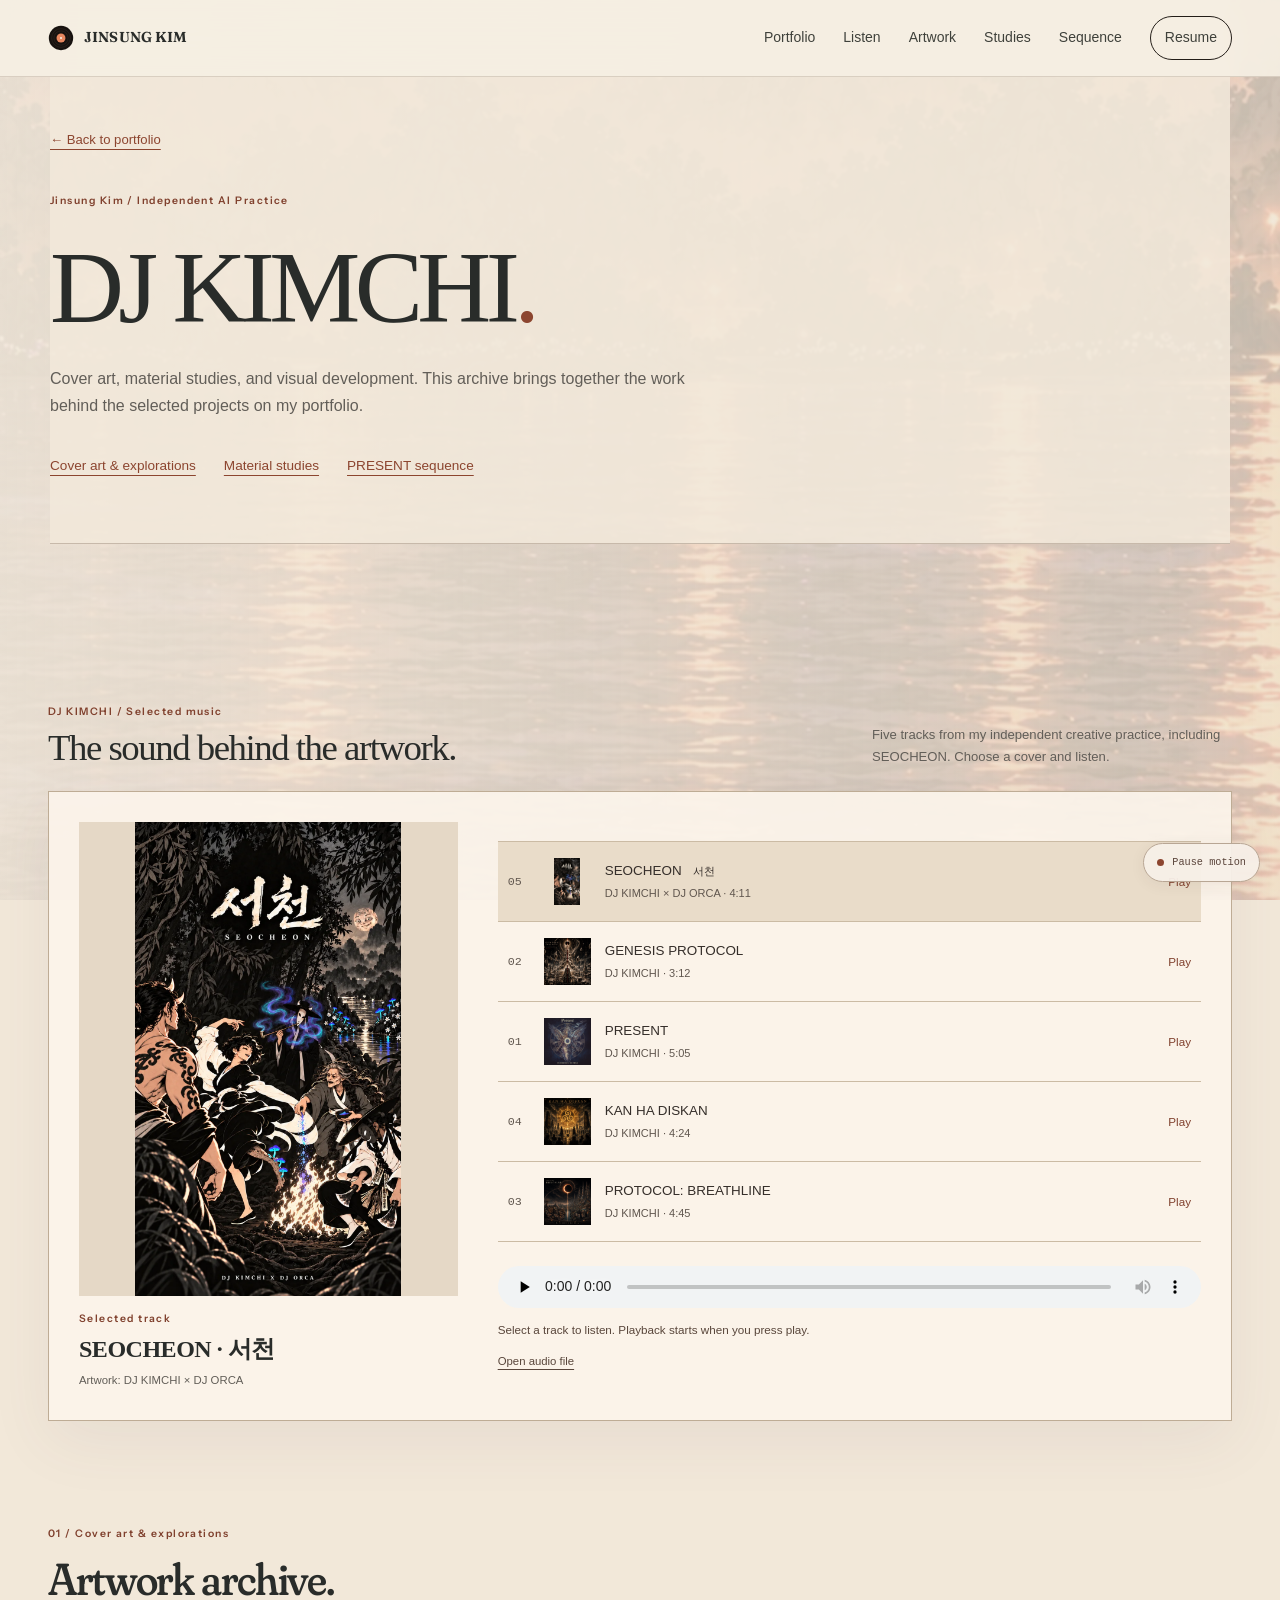
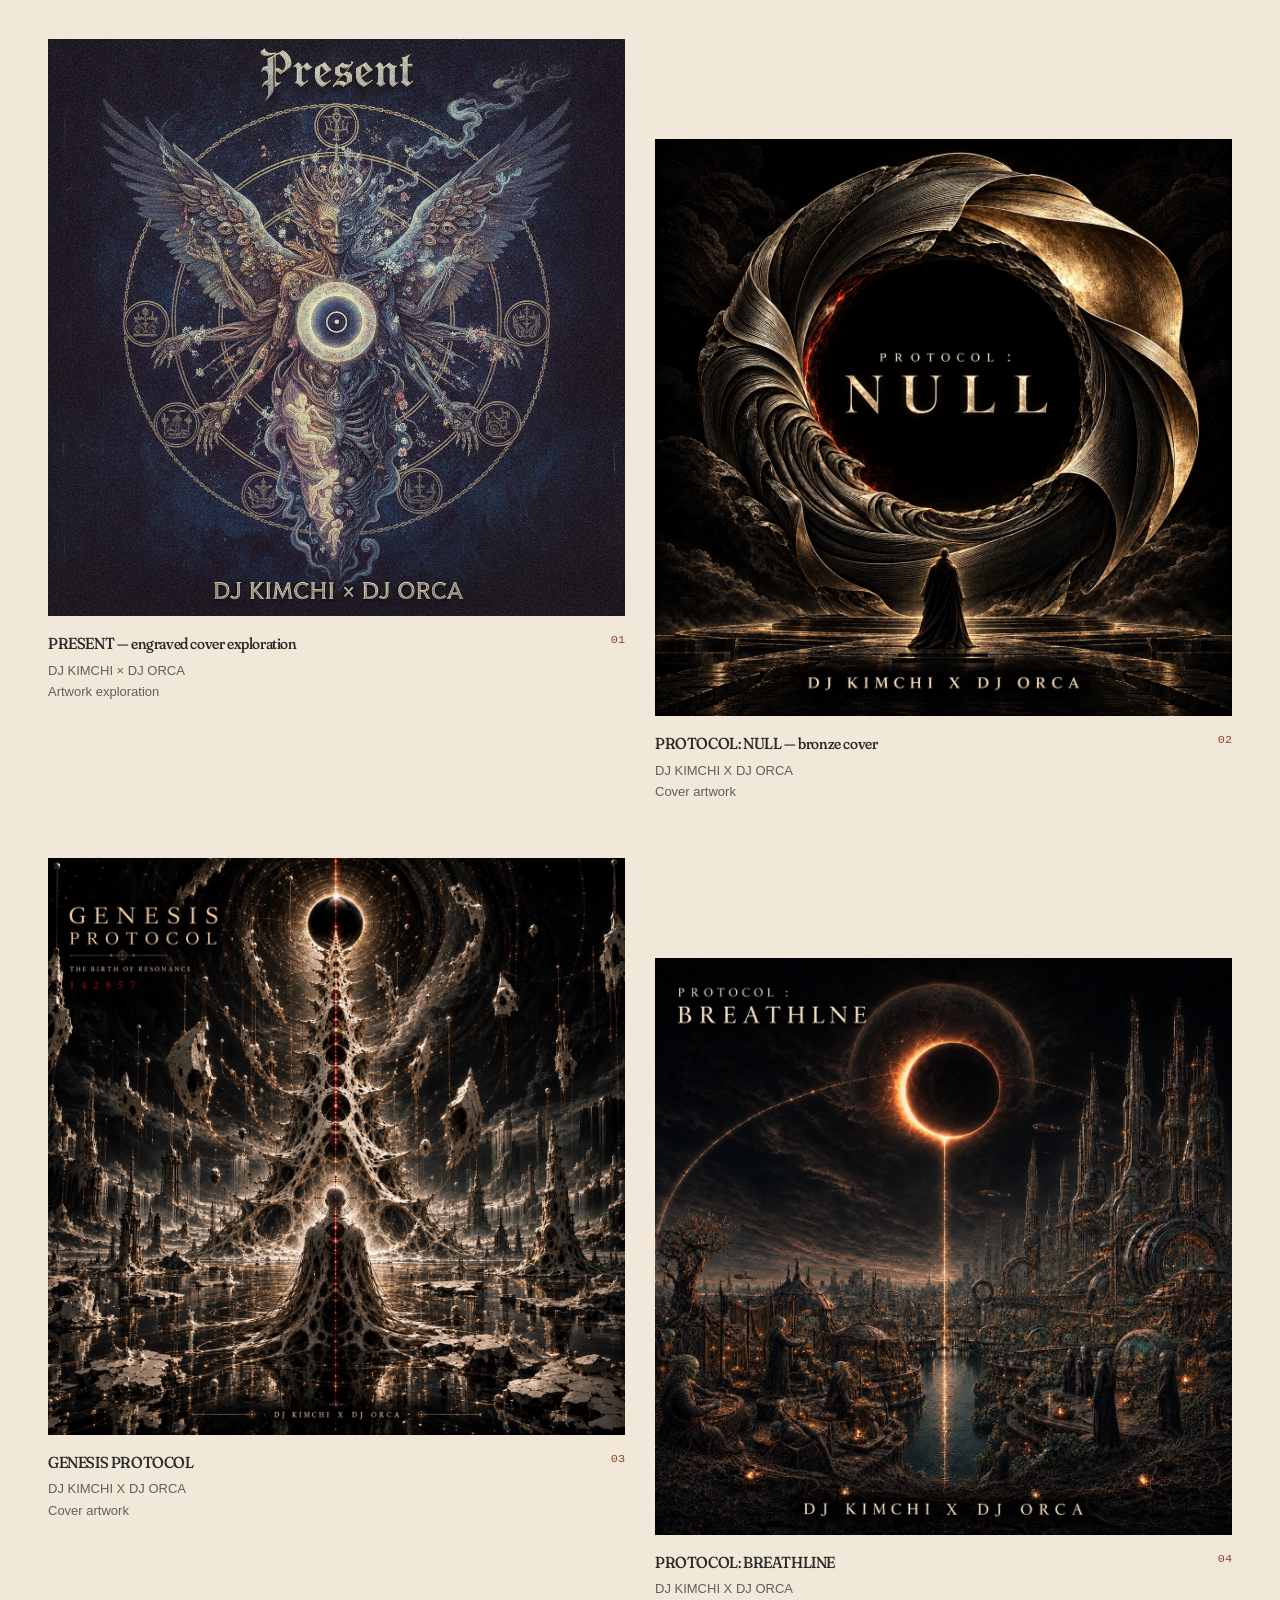
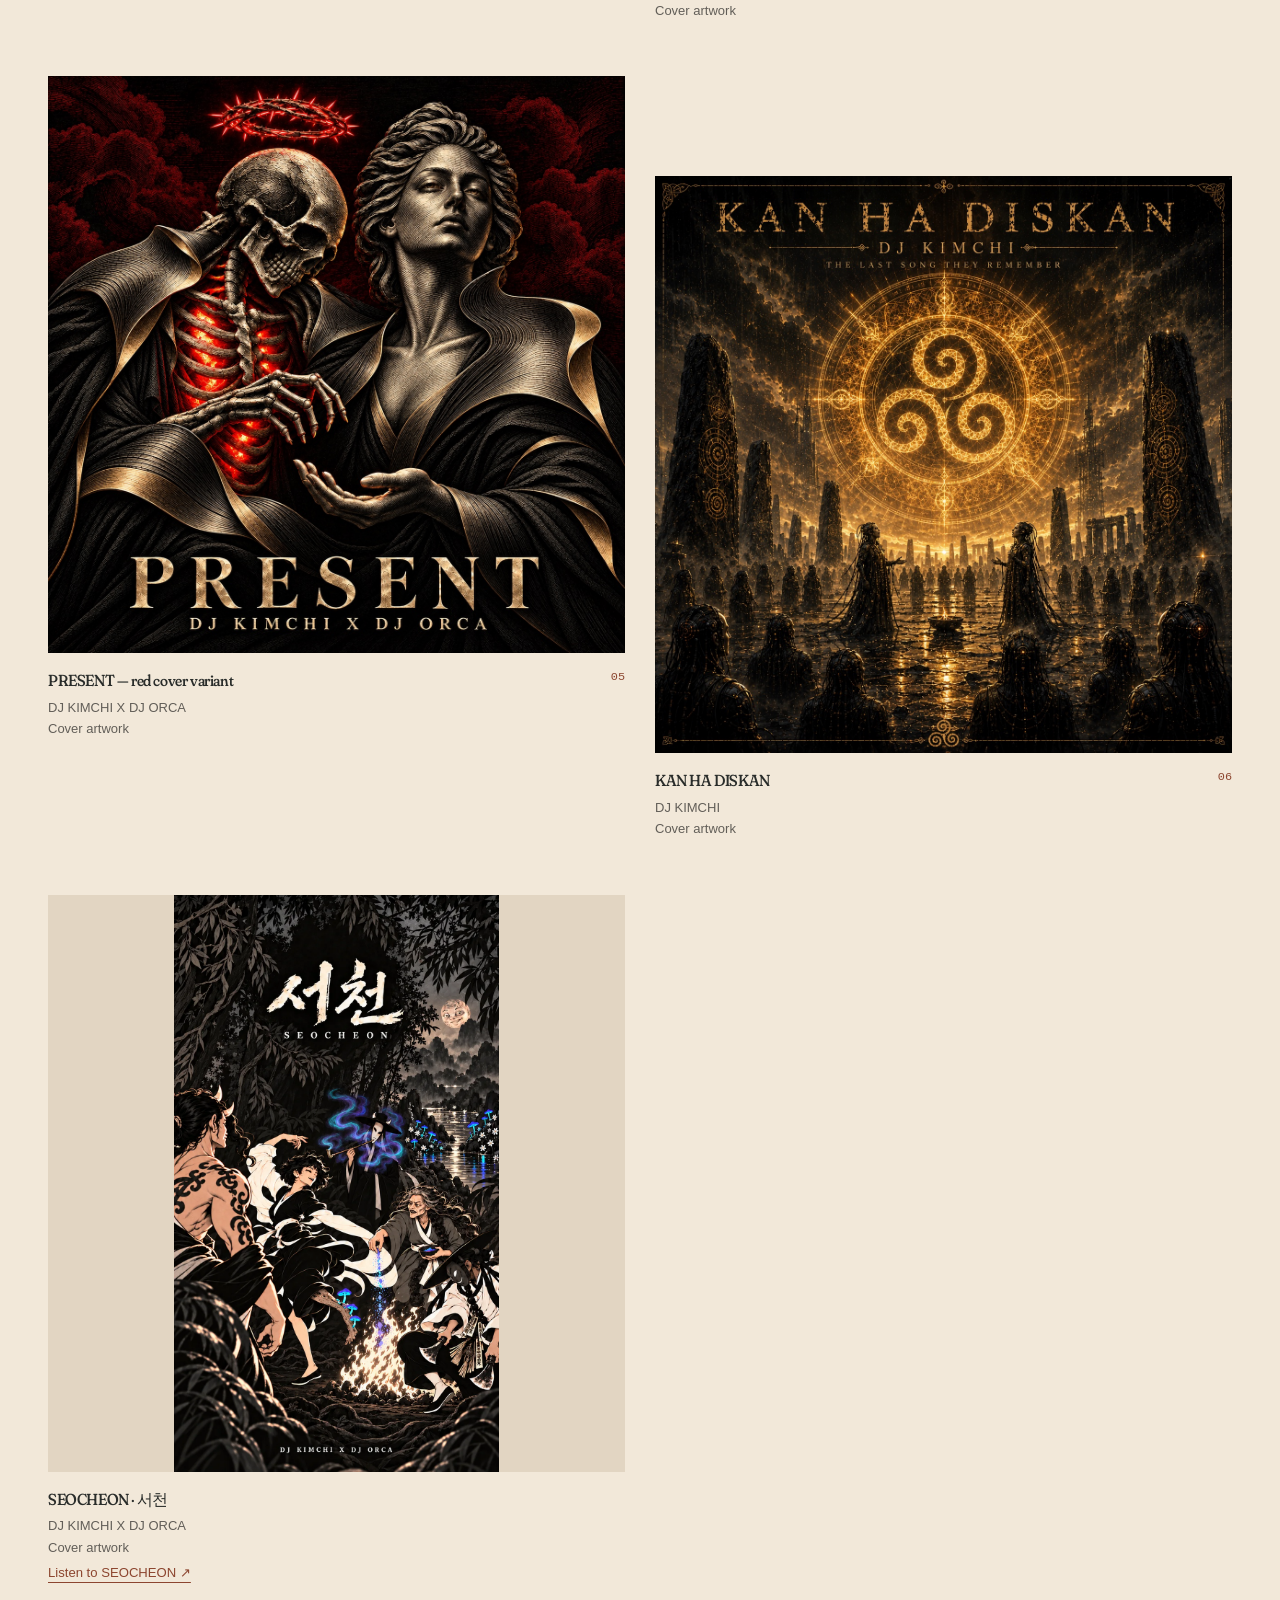
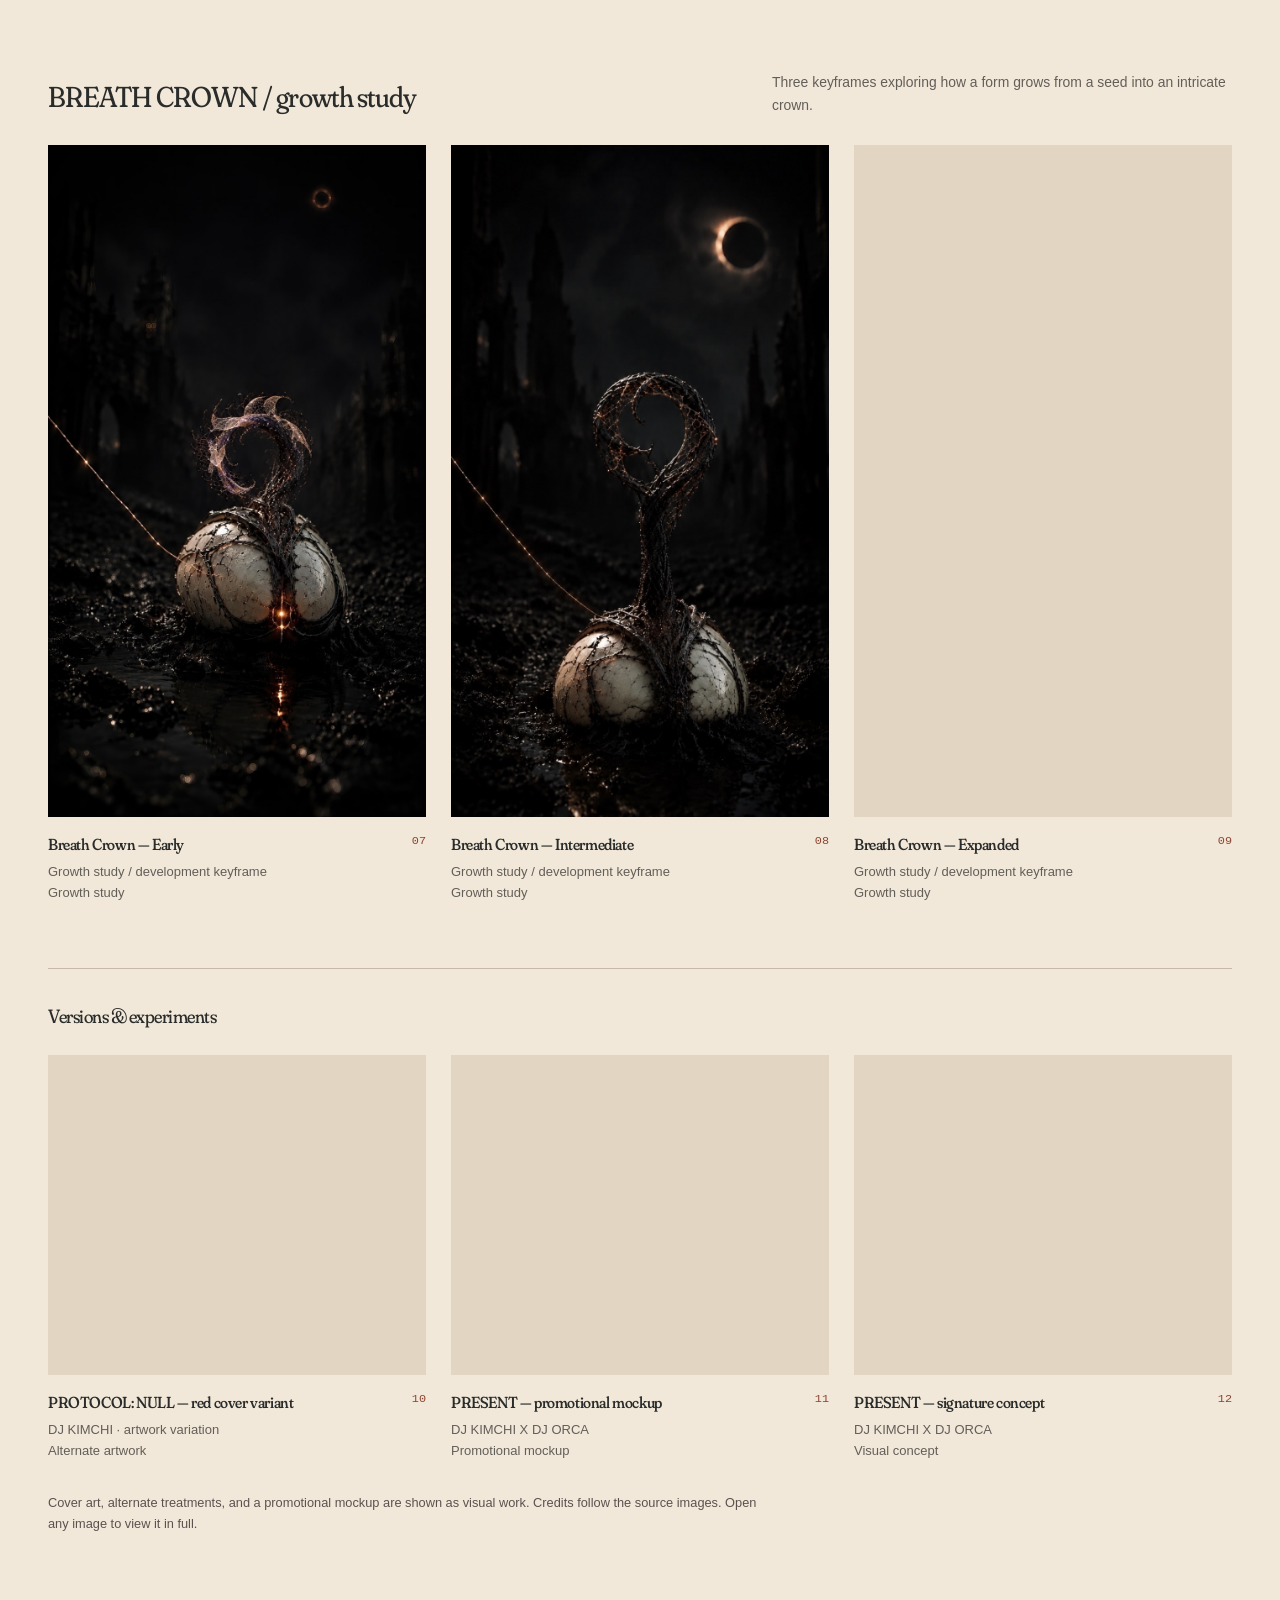
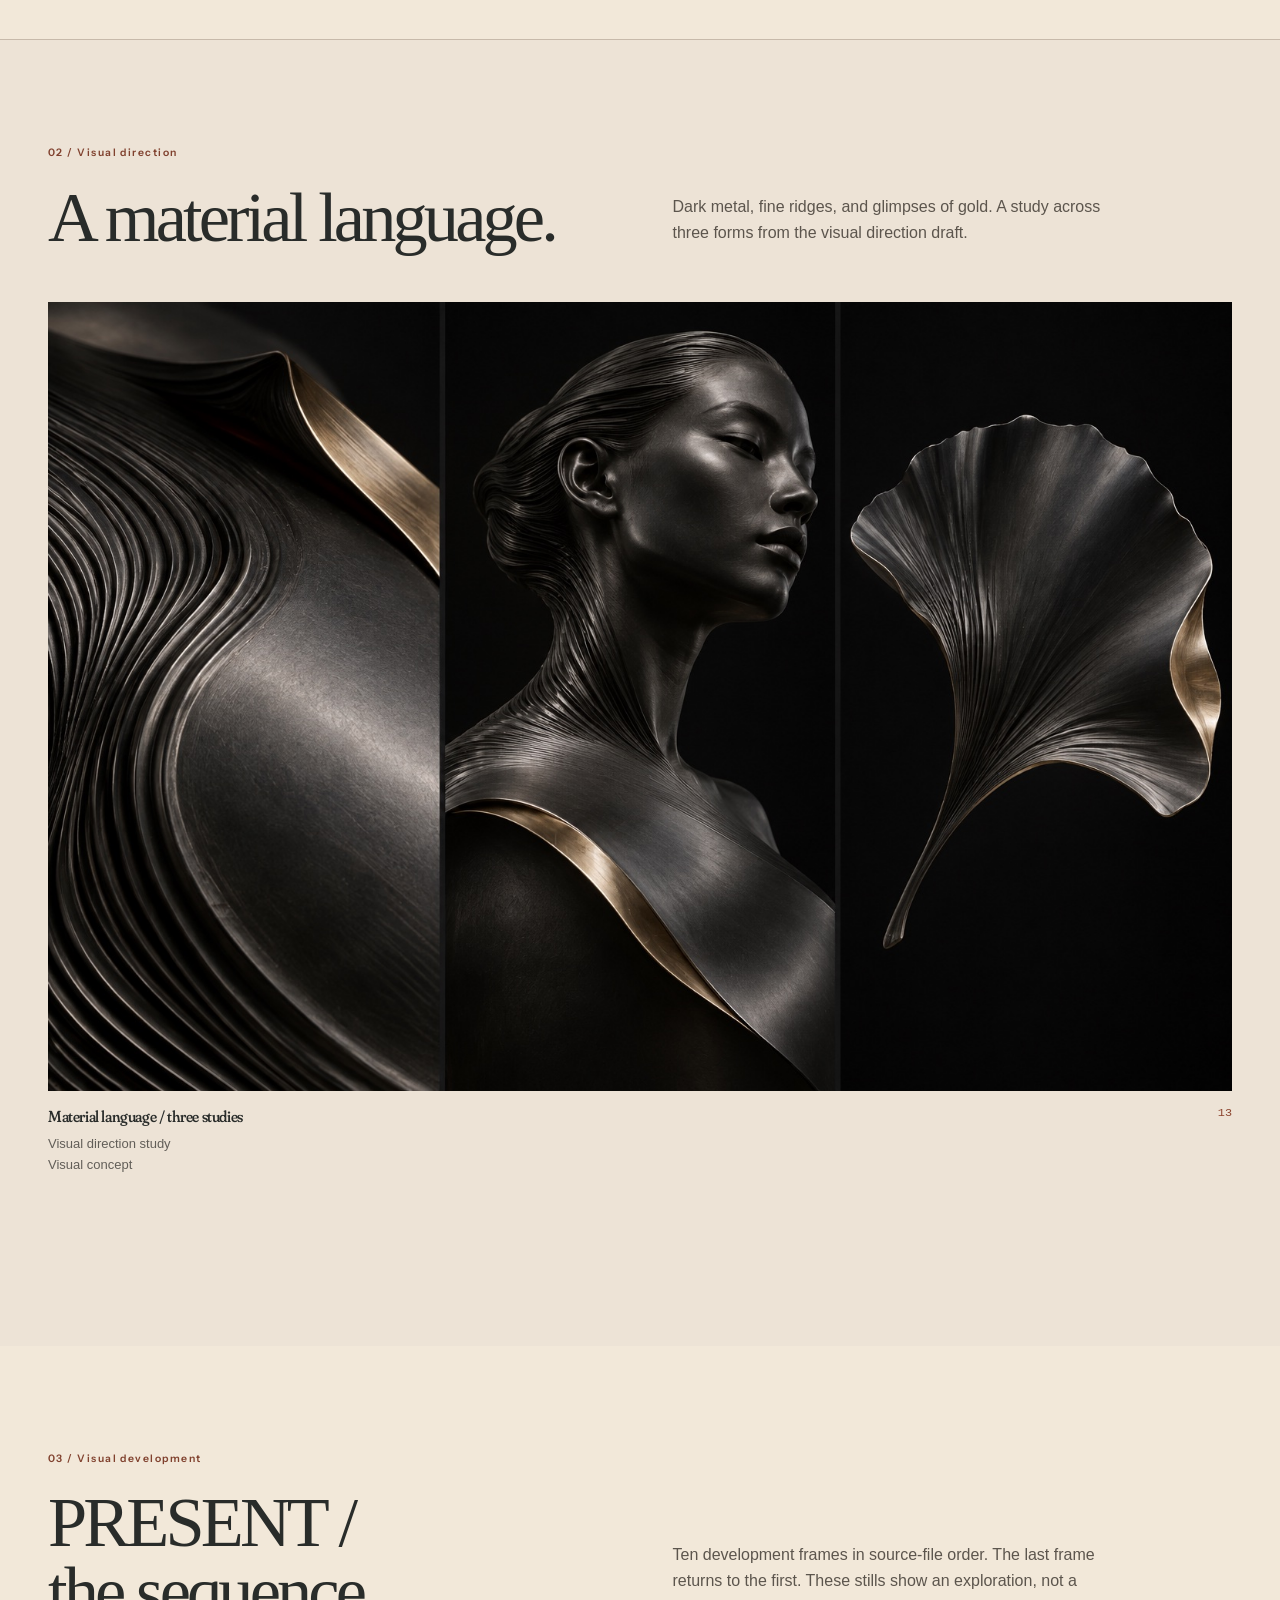
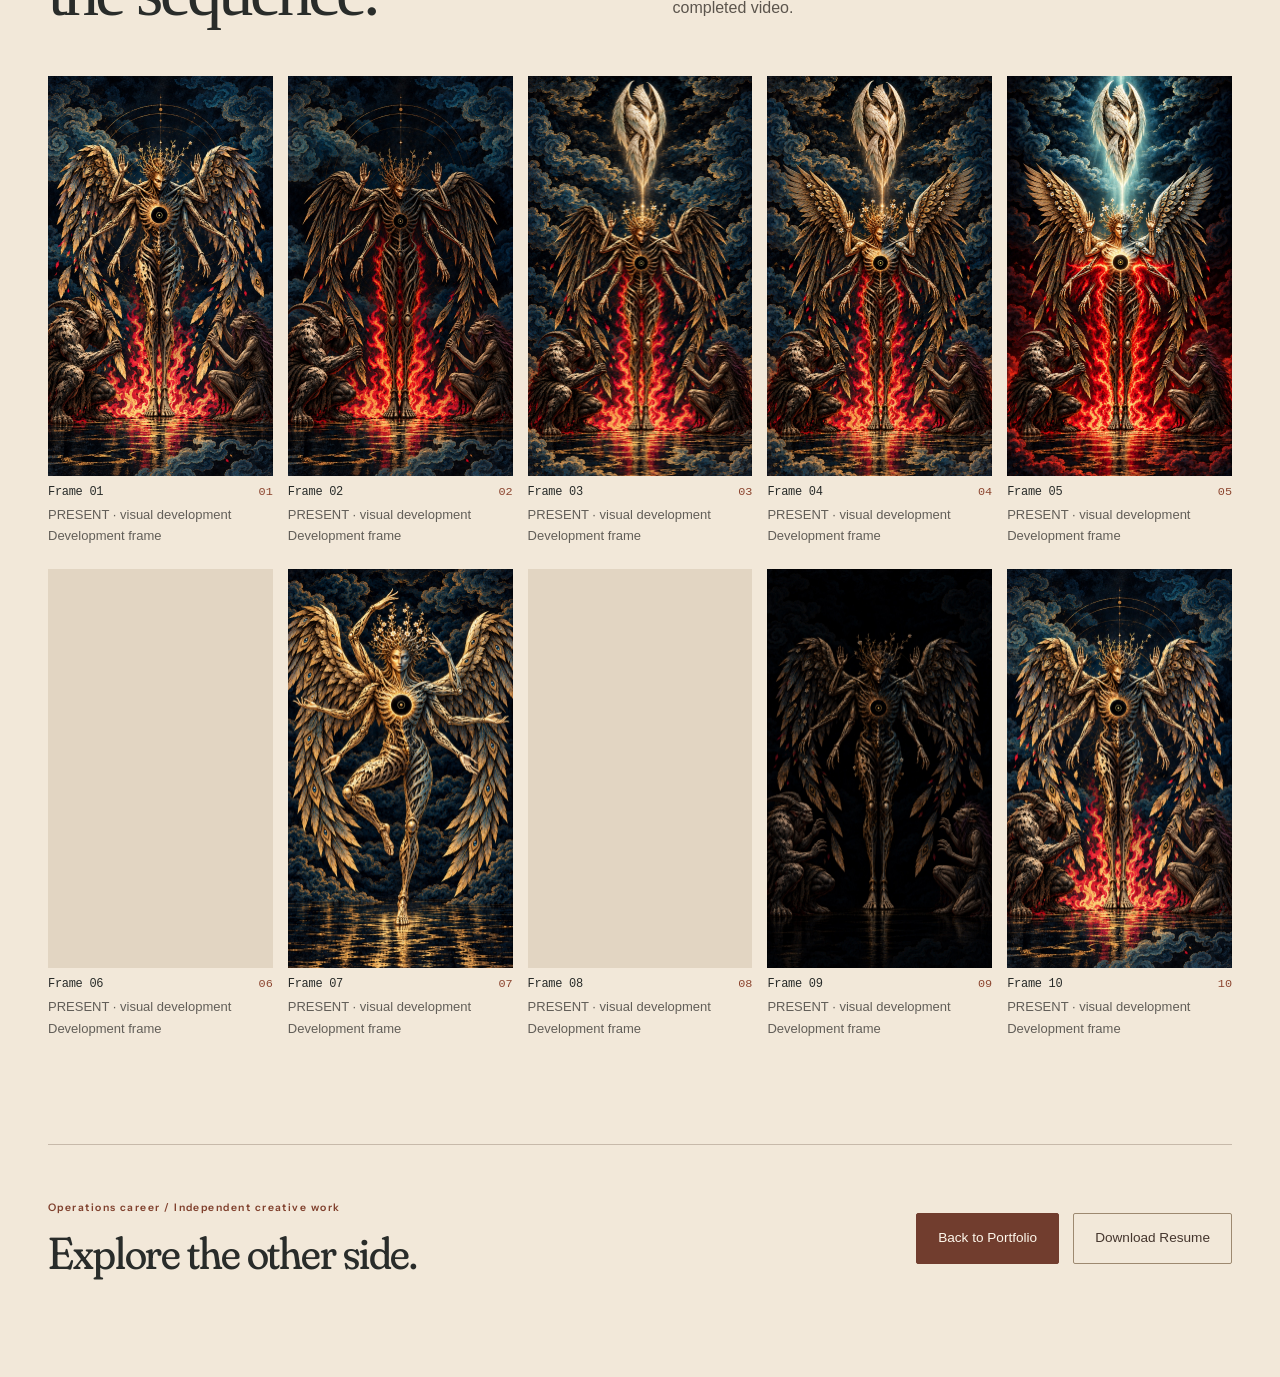
==== commit 92c13aa3: "Finish responsive portfolio motion and feature Seocheon first Add bounded career title and diagram a" ====
--- a/dj-kimchi.html
+++ b/dj-kimchi.html
@@ -1 +1,7 @@
-<!doctype html><html lang="en"><head><meta charset="utf-8"><meta name="viewport" content="width=device-width, initial-scale=1"><meta name="description" content="DJ KIMCHI music and artwork: selected tracks, cover art, visual studies, and development frames from Jinsung Kim’s independent AI creative practice."><meta name="theme-color" content="#f2e8d9"><title>DJ KIMCHI — Music & Artwork | Jinsung Kim</title><link rel="icon" href="assets/jk-mark.svg" type="image/svg+xml"><link rel="stylesheet" href="styles.css"><link rel="stylesheet" href="artist.css"><link rel="stylesheet" href="balanced.css"><link rel="stylesheet" href="music.css"><link rel="stylesheet" href="seocheon.css"><link rel="stylesheet" href="portfolio-v2.css"><link rel="preconnect" href="https://fonts.googleapis.com"><link rel="preconnect" href="https://fonts.gstatic.com" crossorigin><link rel="stylesheet" href="https://fonts.googleapis.com/css2?family=Fraunces:ital,opsz,wght,SOFT@0,9..144,300..700,50..100;1,9..144,300..700,50..100&family=Instrument+Sans:wght@400..650&display=swap"><link rel="stylesheet" href="kimchi-archive.css"></head><body class="dj-v2 artist-body seocheon-body collection-body gallery-body"><div class="seocheon-atmosphere" aria-hidden="true"><div class="atmosphere-landscape"></div><video class="atmosphere-video" muted loop playsinline preload="none" poster="assets/art/seocheon-river.webp" aria-hidden="true" tabindex="-1"><source data-video-src="assets/video/dj-kimchi-atmosphere.mp4" type="video/mp4"></video><div class="atmosphere-smoke"></div><div class="atmosphere-prism"></div><div class="atmosphere-paper"></div><div class="embers"><i></i><i></i><i></i><i></i><i></i><i></i><i></i><i></i></div></div><button class="motion-toggle" type="button" aria-pressed="false" aria-label="Pause background motion"><span class="motion-indicator" aria-hidden="true"></span><span data-motion-label>Pause motion</span></button><a class="skip-link" href="#main">Skip to content</a><header class="artist-header"><div class="wrap artist-nav"><a class="artist-brand" href="index.html#top" aria-label="Jinsung Kim home">JINSUNG KIM<span> / PORTFOLIO</span></a><nav class="artist-menu" aria-label="Main navigation"><a href="index.html#work">Portfolio</a><a href="#listen">Listen</a><a href="#artwork">Artwork</a><a href="#studies">Studies</a><a href="#sequence">Sequence</a><a class="nav-resume" href="assets/Jinsung_Kim_Resume.pdf" download>Resume</a></nav></div><div class="progress-line" aria-hidden="true"></div></header><main id="main"><section class="gallery-intro wrap" id="top" data-chapter><a class="quiet-link" href="index.html#listen">← Back to portfolio</a><p class="art-label">Jinsung Kim / Independent AI Practice</p><h1>DJ KIMCHI<span>.</span></h1><p>Cover art, material studies, and visual development. This archive brings together the work behind the selected projects on my portfolio.</p><div class="gallery-jumps"><a href="#artwork">Cover art &amp; explorations</a><a href="#studies">Material studies</a><a href="#sequence">PRESENT sequence</a></div></section><div class="wrap gallery-music"><section class="listening-room" id="listen" data-chapter aria-labelledby="listen-title"><div class="listening-heading"><div><p class="art-label">DJ KIMCHI / Selected music</p><h2 id="listen-title">The sound behind the artwork.</h2></div><p>Five tracks from my independent creative practice, including SEOCHEON. Choose a cover and listen.</p></div><div class="music-player" data-music-player><figure class="now-playing"><img class="now-cover" data-now-cover src="assets/art/present-engraved-exploration.jpg" alt="PRESENT cover artwork" width="1254" height="1254" loading="lazy"><figcaption class="now-playing-caption"><p class="art-label">Selected track</p><h4 data-now-title>PRESENT</h4><p data-now-credit>Artwork: DJ KIMCHI × DJ ORCA</p></figcaption></figure><div class="music-controls"><ol class="track-list" aria-label="Selected DJ KIMCHI tracks"><li><button class="track-row" type="button" data-track="present" data-title="PRESENT" data-src="assets/audio/present.m4a" data-cover="assets/art/present-engraved-exploration.jpg" data-credit="DJ KIMCHI × DJ ORCA" aria-label="Play PRESENT"><span class="track-number" aria-hidden="true">01</span><img src="assets/art/present-engraved-exploration.jpg" alt="" width="47" height="47" loading="lazy"><span><span class="track-name">PRESENT</span><span class="track-subtitle">DJ KIMCHI · 5:05</span></span><span class="track-action" data-track-action aria-hidden="true">Play</span></button></li><li><button class="track-row" type="button" data-track="genesis-protocol" data-title="GENESIS PROTOCOL" data-src="assets/audio/genesis-protocol.m4a" data-cover="assets/art/genesis-protocol.jpg" data-credit="DJ KIMCHI × DJ ORCA" aria-label="Play GENESIS PROTOCOL"><span class="track-number" aria-hidden="true">02</span><img src="assets/art/genesis-protocol.jpg" alt="" width="47" height="47" loading="lazy"><span><span class="track-name">GENESIS PROTOCOL</span><span class="track-subtitle">DJ KIMCHI · 3:12</span></span><span class="track-action" data-track-action aria-hidden="true">Play</span></button></li><li><button class="track-row" type="button" data-track="protocol-breathline" data-title="PROTOCOL: BREATHLINE" data-src="assets/audio/protocol-breathline.m4a" data-cover="assets/art/protocol-breathline.jpg" data-credit="DJ KIMCHI × DJ ORCA" aria-label="Play PROTOCOL: BREATHLINE"><span class="track-number" aria-hidden="true">03</span><img src="assets/art/protocol-breathline.jpg" alt="" width="47" height="47" loading="lazy"><span><span class="track-name">PROTOCOL: BREATHLINE</span><span class="track-subtitle">DJ KIMCHI · 4:45</span></span><span class="track-action" data-track-action aria-hidden="true">Play</span></button></li><li><button class="track-row" type="button" data-track="kan-ha-diskan" data-title="KAN HA DISKAN" data-src="assets/audio/kan-ha-diskan.m4a" data-cover="assets/art/kan-ha-diskan.jpg" data-credit="DJ KIMCHI" aria-label="Play KAN HA DISKAN"><span class="track-number" aria-hidden="true">04</span><img src="assets/art/kan-ha-diskan.jpg" alt="" width="47" height="47" loading="lazy"><span><span class="track-name">KAN HA DISKAN</span><span class="track-subtitle">DJ KIMCHI · 4:24</span></span><span class="track-action" data-track-action aria-hidden="true">Play</span></button></li><li><button class="track-row" type="button" data-track="seocheon" data-title="SEOCHEON · 서천" data-src="assets/audio/seocheon.m4a" data-cover="assets/art/seocheon-cover.webp" data-credit="DJ KIMCHI × DJ ORCA" aria-label="Play SEOCHEON · 서천"><span class="track-number" aria-hidden="true">05</span><img src="assets/art/seocheon-cover.webp" alt="" width="47" height="47" loading="lazy"><span><span class="track-name">SEOCHEON <span lang="ko">서천</span></span><span class="track-subtitle">DJ KIMCHI × DJ ORCA · 4:11</span></span><span class="track-action" data-track-action aria-hidden="true">Play</span></button></li></ol><audio controls preload="none" src="assets/audio/present.m4a" aria-label="PRESENT audio player">Your browser does not support audio playback.</audio><p class="playback-status" data-playback-status role="status" aria-live="polite">Select a track to listen. Playback starts when you press play.</p><a class="audio-file-link" data-audio-link href="assets/audio/present.m4a">Open audio file</a></div></div></section></div><section class="chapter" id="artwork" data-chapter aria-labelledby="artwork-title"><div class="wrap"><div class="archive-heading"><p class="art-label">01 / Cover art &amp; explorations</p><h2 id="artwork-title">Artwork archive.</h2></div><div class="art-grid"><figure class="art-tile reveal"><button class="art-image-button" type="button" data-art="present-v6-exploration" data-title="PRESENT — engraved cover exploration" data-credit="DJ KIMCHI × DJ ORCA" data-note="Artwork exploration." aria-label="Enlarge PRESENT — engraved cover exploration"><img src="assets/art/present-engraved-exploration.jpg" width="1024" height="1024" alt="Navy and gold engraved winged figure with many arms, a chest eclipse, flowers and circular symbolic chains." loading="lazy" decoding="async"><span class="image-hint" aria-hidden="true">View artwork</span></button><figcaption class="art-caption-v2"><div><h3>PRESENT — engraved cover exploration</h3><p>DJ KIMCHI × DJ ORCA<br>Artwork exploration</p></div><span class="art-count">01</span></figcaption></figure><figure class="art-tile reveal"><button class="art-image-button" type="button" data-art="protocol-null-gold" data-title="PROTOCOL: NULL — bronze cover" data-credit="DJ KIMCHI X DJ ORCA" data-note="Cover artwork." aria-label="Enlarge PROTOCOL: NULL — bronze cover"><img src="assets/art/protocol-null-bronze.jpg" width="1254" height="1254" alt="A lone cloaked figure faces a monumental bronze spiral surrounding a black void." loading="lazy" decoding="async"><span class="image-hint" aria-hidden="true">View artwork</span></button><figcaption class="art-caption-v2"><div><h3>PROTOCOL: NULL — bronze cover</h3><p>DJ KIMCHI X DJ ORCA<br>Cover artwork</p></div><span class="art-count">02</span></figcaption></figure><figure class="art-tile reveal"><button class="art-image-button" type="button" data-art="genesis-protocol" data-title="GENESIS PROTOCOL" data-credit="DJ KIMCHI X DJ ORCA" data-note="Cover artwork." aria-label="Enlarge GENESIS PROTOCOL"><img src="assets/art/genesis-protocol.jpg" width="1254" height="1254" alt="A lone figure faces a tall ivory skeletal tower under a black eclipse, with fine gold geometry and a red central axis." loading="lazy" decoding="async"><span class="image-hint" aria-hidden="true">View artwork</span></button><figcaption class="art-caption-v2"><div><h3>GENESIS PROTOCOL</h3><p>DJ KIMCHI X DJ ORCA<br>Cover artwork</p></div><span class="art-count">03</span></figcaption></figure><figure class="art-tile reveal"><button class="art-image-button" type="button" data-art="protocol-breathline" data-title="PROTOCOL: BREATHLINE" data-credit="DJ KIMCHI X DJ ORCA" data-note="Cover artwork." aria-label="Enlarge PROTOCOL: BREATHLINE"><img src="assets/art/protocol-breathline.jpg" width="1254" height="1254" alt="An amber eclipse sends a thin light down into a dark intricate city of towers and a central canal." loading="lazy" decoding="async"><span class="image-hint" aria-hidden="true">View artwork</span></button><figcaption class="art-caption-v2"><div><h3>PROTOCOL: BREATHLINE</h3><p>DJ KIMCHI X DJ ORCA<br>Cover artwork</p></div><span class="art-count">04</span></figcaption></figure><figure class="art-tile reveal"><button class="art-image-button" type="button" data-art="present-red" data-title="PRESENT — red cover variant" data-credit="DJ KIMCHI X DJ ORCA" data-note="Cover artwork." aria-label="Enlarge PRESENT — red cover variant"><img src="assets/art/present-red-cover.jpg" width="1254" height="1254" alt="An engraved skeletal figure with a red halo stands beside an ivory human figure against black and red clouds." loading="lazy" decoding="async"><span class="image-hint" aria-hidden="true">View artwork</span></button><figcaption class="art-caption-v2"><div><h3>PRESENT — red cover variant</h3><p>DJ KIMCHI X DJ ORCA<br>Cover artwork</p></div><span class="art-count">05</span></figcaption></figure><figure class="art-tile reveal"><button class="art-image-button" type="button" data-art="kan-ha-diskan" data-title="KAN HA DISKAN" data-credit="DJ KIMCHI" data-note="Cover artwork." aria-label="Enlarge KAN HA DISKAN"><img src="assets/art/kan-ha-diskan.jpg" width="1254" height="1254" alt="Gold circular geometry glows above robed figures and standing stones on a dark reflective landscape." loading="lazy" decoding="async"><span class="image-hint" aria-hidden="true">View artwork</span></button><figcaption class="art-caption-v2"><div><h3>KAN HA DISKAN</h3><p>DJ KIMCHI<br>Cover artwork</p></div><span class="art-count">06</span></figcaption></figure><figure class="art-tile reveal"><button class="art-image-button" type="button" data-art="seocheon-cover" data-title="SEOCHEON · 서천" data-credit="DJ KIMCHI X DJ ORCA" data-note="Cover artwork. Select SEOCHEON in the listening room to play the track." aria-label="Enlarge SEOCHEON cover"><img src="assets/art/seocheon-cover.webp" width="900" height="1600" alt="SEOCHEON cover: an ink-drawn ritual gathering beside an amber river, with Korean title lettering and blue-violet smoke." loading="lazy" decoding="async"><span class="image-hint" aria-hidden="true">View artwork</span></button><figcaption class="art-caption-v2"><div><h3>SEOCHEON · 서천</h3><p>DJ KIMCHI X DJ ORCA<br>Cover artwork</p><a class="quiet-link" href="#listen">Listen to SEOCHEON ↗</a></div></figcaption></figure></div><div class="crown-study"><div class="sequence-header"><h3>BREATH CROWN / growth study</h3><p>Three keyframes exploring how a form grows from a seed into an intricate crown.</p></div><div class="crown-grid"><figure class="art-tile reveal"><button class="art-image-button" type="button" data-art="breath-crown-early" data-title="Breath Crown — Early" data-credit="Growth study / development keyframe" data-note="Growth study. A developmental keyframe from the Breath Crown visual study." aria-label="Enlarge Breath Crown — Early"><img src="assets/art/breath-crown-early.jpg" width="900" height="1600" alt="A small illuminated ring emerges from a seed on a ruined street beneath an eclipse." loading="lazy" decoding="async"><span class="image-hint" aria-hidden="true">View artwork</span></button><figcaption class="art-caption-v2"><div><h3>Breath Crown — Early</h3><p>Growth study / development keyframe<br>Growth study</p></div><span class="art-count">07</span></figcaption></figure><figure class="art-tile reveal"><button class="art-image-button" type="button" data-art="breath-crown-intermediate" data-title="Breath Crown — Intermediate" data-credit="Growth study / development keyframe" data-note="Growth study. A developmental keyframe from the Breath Crown visual study." aria-label="Enlarge Breath Crown — Intermediate"><img src="assets/art/breath-crown-intermediate.jpg" width="900" height="1600" alt="Dark skeletal fibers form a growing ring above a seed in the ruined street." loading="lazy" decoding="async"><span class="image-hint" aria-hidden="true">View artwork</span></button><figcaption class="art-caption-v2"><div><h3>Breath Crown — Intermediate</h3><p>Growth study / development keyframe<br>Growth study</p></div><span class="art-count">08</span></figcaption></figure><figure class="art-tile reveal"><button class="art-image-button" type="button" data-art="breath-crown-expanded" data-title="Breath Crown — Expanded" data-credit="Growth study / development keyframe" data-note="Growth study. A developmental keyframe from the Breath Crown visual study." aria-label="Enlarge Breath Crown — Expanded"><img src="assets/art/breath-crown-expanded.jpg" width="900" height="1600" alt="A towering intricate Breath Crown of ivory branches expands across the ruined street beneath an eclipse." loading="lazy" decoding="async"><span class="image-hint" aria-hidden="true">View artwork</span></button><figcaption class="art-caption-v2"><div><h3>Breath Crown — Expanded</h3><p>Growth study / development keyframe<br>Growth study</p></div><span class="art-count">09</span></figcaption></figure></div></div><div class="archive-variation"><h3>Versions & experiments</h3><div class="variation-grid"><figure class="art-tile reveal"><button class="art-image-button" type="button" data-art="protocol-null-red" data-title="PROTOCOL: NULL — red cover variant" data-credit="DJ KIMCHI · artwork variation" data-note="Alternate artwork. Original artwork includes explicit language." aria-label="Enlarge PROTOCOL: NULL — red cover variant"><img src="assets/art/protocol-null-red-variant.jpg" width="1600" height="1600" alt="A cloaked figure faces a black circular portal surrounded by a crumbling face, clock and red digital fragments." loading="lazy" decoding="async"><span class="image-hint" aria-hidden="true">View artwork</span></button><figcaption class="art-caption-v2"><div><h3>PROTOCOL: NULL — red cover variant</h3><p>DJ KIMCHI · artwork variation<br>Alternate artwork</p></div><span class="art-count">10</span></figcaption></figure><figure class="art-tile reveal"><button class="art-image-button" type="button" data-art="present-promo" data-title="PRESENT — promotional mockup" data-credit="DJ KIMCHI X DJ ORCA" data-note="Promotional mockup. Artwork contains promotional wording; this archive does not verify current streaming availability." aria-label="Enlarge PRESENT — promotional mockup"><img src="assets/art/present-promotional-mockup.jpg" width="900" height="1600" alt="PRESENT artwork on a subway poster mockup with streaming-service logos and DistroKid branding." loading="lazy" decoding="async"><span class="image-hint" aria-hidden="true">View artwork</span></button><figcaption class="art-caption-v2"><div><h3>PRESENT — promotional mockup</h3><p>DJ KIMCHI X DJ ORCA<br>Promotional mockup</p></div><span class="art-count">11</span></figcaption></figure><figure class="art-tile reveal"><button class="art-image-button" type="button" data-art="signature-present" data-title="PRESENT — signature concept" data-credit="DJ KIMCHI X DJ ORCA" data-note="Visual concept. From the visual direction draft." aria-label="Enlarge PRESENT — signature concept"><img src="assets/art/signature-present.jpg" width="1254" height="1254" alt="A glowing red skeleton and a dark metallic statue wrapped in flowing ridged black and gold forms, with PRESENT and DJ KIMCHI X DJ ORCA lettering." loading="lazy" decoding="async"><span class="image-hint" aria-hidden="true">View artwork</span></button><figcaption class="art-caption-v2"><div><h3>PRESENT — signature concept</h3><p>DJ KIMCHI X DJ ORCA<br>Visual concept</p></div><span class="art-count">12</span></figcaption></figure></div></div><p class="gallery-status">Cover art, alternate treatments, and a promotional mockup are shown as visual work. Credits follow the source images. Open any image to view it in full.</p></div></section><section class="chapter workflow-chapter" id="studies" data-chapter aria-labelledby="studies-title"><div class="wrap"><div class="chapter-heading"><div><p class="art-label">02 / Visual direction</p><h2 id="studies-title">A material language.</h2></div><p>Dark metal, fine ridges, and glimpses of gold. A study across three forms from the visual direction draft.</p></div><div class="material-study"><figure class="art-tile reveal"><button class="art-image-button" type="button" data-art="material-study" data-title="Material language / three studies" data-credit="Visual direction study" data-note="Visual concept. From the visual direction draft." aria-label="Enlarge Material language / three studies"><img src="assets/art/material-study.jpg" width="1536" height="1024" alt="A triptych of ridged dark metal: an abstract fold, a sculptural woman, and a ginkgo leaf, each with glimpses of gold." loading="lazy" decoding="async"><span class="image-hint" aria-hidden="true">View artwork</span></button><figcaption class="art-caption-v2"><div><h3>Material language / three studies</h3><p>Visual direction study<br>Visual concept</p></div><span class="art-count">13</span></figcaption></figure></div></div></section><section class="chapter" id="sequence" data-chapter aria-labelledby="sequence-title"><div class="wrap"><div class="chapter-heading"><div><p class="art-label">03 / Visual development</p><h2 id="sequence-title">PRESENT /<br>the sequence.</h2></div><p>Ten development frames in source-file order. The last frame returns to the first. These stills show an exploration, not a completed video.</p></div><div class="sequence-grid"><figure class="art-tile reveal"><button class="art-image-button" type="button" data-art="present-sequence-01" data-title="PRESENT — visual sequence 01" data-credit="PRESENT · visual development" data-note="Development frame. Sequence order follows the source filenames. This is a still frame, not a finished video." aria-label="Enlarge Frame 01"><img src="assets/art/present-sequence-01.jpg" width="900" height="1600" alt="Golden winged figure with six arms and an eclipse chest, flanked by two crouching creatures above red flames." loading="lazy" decoding="async"><span class="image-hint" aria-hidden="true">View artwork</span></button><figcaption class="art-caption-v2"><div><h3>Frame 01</h3><p>PRESENT · visual development<br>Development frame</p></div><span class="art-count">01</span></figcaption></figure><figure class="art-tile reveal"><button class="art-image-button" type="button" data-art="present-sequence-02" data-title="PRESENT — visual sequence 02" data-credit="PRESENT · visual development" data-note="Development frame. Sequence order follows the source filenames. This is a still frame, not a finished video." aria-label="Enlarge Frame 02"><img src="assets/art/present-sequence-02.jpg" width="900" height="1600" alt="Winged golden figure lowers its head as red flames rise between two crouching creatures." loading="lazy" decoding="async"><span class="image-hint" aria-hidden="true">View artwork</span></button><figcaption class="art-caption-v2"><div><h3>Frame 02</h3><p>PRESENT · visual development<br>Development frame</p></div><span class="art-count">02</span></figcaption></figure><figure class="art-tile reveal"><button class="art-image-button" type="button" data-art="present-sequence-03" data-title="PRESENT — visual sequence 03" data-credit="PRESENT · visual development" data-note="Development frame. Sequence order follows the source filenames. This is a still frame, not a finished video." aria-label="Enlarge Frame 03"><img src="assets/art/present-sequence-03.jpg" width="900" height="1600" alt="A white feathered cocoon floats above the golden winged figure amid dark blue clouds and red flames." loading="lazy" decoding="async"><span class="image-hint" aria-hidden="true">View artwork</span></button><figcaption class="art-caption-v2"><div><h3>Frame 03</h3><p>PRESENT · visual development<br>Development frame</p></div><span class="art-count">03</span></figcaption></figure><figure class="art-tile reveal"><button class="art-image-button" type="button" data-art="present-sequence-04" data-title="PRESENT — visual sequence 04" data-credit="PRESENT · visual development" data-note="Development frame. Sequence order follows the source filenames. This is a still frame, not a finished video." aria-label="Enlarge Frame 04"><img src="assets/art/present-sequence-04.jpg" width="900" height="1600" alt="The central figure raises its wings beneath a white feathered cocoon, surrounded by navy clouds." loading="lazy" decoding="async"><span class="image-hint" aria-hidden="true">View artwork</span></button><figcaption class="art-caption-v2"><div><h3>Frame 04</h3><p>PRESENT · visual development<br>Development frame</p></div><span class="art-count">04</span></figcaption></figure><figure class="art-tile reveal"><button class="art-image-button" type="button" data-art="present-sequence-05" data-title="PRESENT — visual sequence 05" data-credit="PRESENT · visual development" data-note="Development frame. Sequence order follows the source filenames. This is a still frame, not a finished video." aria-label="Enlarge Frame 05"><img src="assets/art/present-sequence-05.jpg" width="900" height="1600" alt="A shaft of pale blue light connects the cocoon and winged figure as bright red energy spreads around its torso." loading="lazy" decoding="async"><span class="image-hint" aria-hidden="true">View artwork</span></button><figcaption class="art-caption-v2"><div><h3>Frame 05</h3><p>PRESENT · visual development<br>Development frame</p></div><span class="art-count">05</span></figcaption></figure><figure class="art-tile reveal"><button class="art-image-button" type="button" data-art="present-sequence-06" data-title="PRESENT — visual sequence 06" data-credit="PRESENT · visual development" data-note="Development frame. Sequence order follows the source filenames. This is a still frame, not a finished video." aria-label="Enlarge Frame 06"><img src="assets/art/present-sequence-06.jpg" width="900" height="1600" alt="Close portrait of a gold and blue figure with a flowering crown, glowing eyes and a black eclipse at its chest." loading="lazy" decoding="async"><span class="image-hint" aria-hidden="true">View artwork</span></button><figcaption class="art-caption-v2"><div><h3>Frame 06</h3><p>PRESENT · visual development<br>Development frame</p></div><span class="art-count">06</span></figcaption></figure><figure class="art-tile reveal"><button class="art-image-button" type="button" data-art="present-sequence-07" data-title="PRESENT — visual sequence 07" data-credit="PRESENT · visual development" data-note="Development frame. Sequence order follows the source filenames. This is a still frame, not a finished video." aria-label="Enlarge Frame 07"><img src="assets/art/present-sequence-07.jpg" width="900" height="1600" alt="Six-armed gold and blue winged figure balances on one leg above dark reflective water." loading="lazy" decoding="async"><span class="image-hint" aria-hidden="true">View artwork</span></button><figcaption class="art-caption-v2"><div><h3>Frame 07</h3><p>PRESENT · visual development<br>Development frame</p></div><span class="art-count">07</span></figcaption></figure><figure class="art-tile reveal"><button class="art-image-button" type="button" data-art="present-sequence-08" data-title="PRESENT — visual sequence 08" data-credit="PRESENT · visual development" data-note="Development frame. Sequence order follows the source filenames. This is a still frame, not a finished video." aria-label="Enlarge Frame 08"><img src="assets/art/present-sequence-08.jpg" width="900" height="1600" alt="Six-armed winged figure poses with crossed legs and lowered feathered wings above dark water." loading="lazy" decoding="async"><span class="image-hint" aria-hidden="true">View artwork</span></button><figcaption class="art-caption-v2"><div><h3>Frame 08</h3><p>PRESENT · visual development<br>Development frame</p></div><span class="art-count">08</span></figcaption></figure><figure class="art-tile reveal"><button class="art-image-button" type="button" data-art="present-sequence-09" data-title="PRESENT — visual sequence 09" data-credit="PRESENT · visual development" data-note="Development frame. Sequence order follows the source filenames. This is a still frame, not a finished video." aria-label="Enlarge Frame 09"><img src="assets/art/present-sequence-09.jpg" width="900" height="1600" alt="The winged figure and two crouching creatures recede into darkness; the eclipse chest remains faintly outlined." loading="lazy" decoding="async"><span class="image-hint" aria-hidden="true">View artwork</span></button><figcaption class="art-caption-v2"><div><h3>Frame 09</h3><p>PRESENT · visual development<br>Development frame</p></div><span class="art-count">09</span></figcaption></figure><figure class="art-tile reveal"><button class="art-image-button" type="button" data-art="present-sequence-10" data-title="PRESENT — visual sequence 10" data-credit="PRESENT · visual development" data-note="Development frame. Sequence order follows the source filenames. This is a still frame, not a finished video. This closing frame repeats frame 01." aria-label="Enlarge Frame 10"><img src="assets/art/present-sequence-01.jpg" width="900" height="1600" alt="Golden winged figure with six arms and an eclipse chest, flanked by two crouching creatures above red flames." loading="lazy" decoding="async"><span class="image-hint" aria-hidden="true">View artwork</span></button><figcaption class="art-caption-v2"><div><h3>Frame 10</h3><p>PRESENT · visual development<br>Development frame</p></div><span class="art-count">10</span></figcaption></figure></div></div></section></main><footer class="gallery-footer wrap"><div><p class="art-label">Operations career / Independent creative work</p><h2>Explore the other side.</h2></div><div class="artist-actions"><a class="art-button" href="index.html#work">Back to Portfolio</a><a class="art-button outline-button" href="assets/Jinsung_Kim_Resume.pdf" download>Download Resume</a></div></footer><dialog class="art-dialog" id="art-dialog" aria-labelledby="dialog-title"><div class="dialog-bar"><div><h2 id="dialog-title">Artwork</h2><p id="dialog-credit"></p></div><div class="dialog-controls"><button type="button" id="dialog-prev" aria-label="Previous artwork">Previous</button><button type="button" id="dialog-next" aria-label="Next artwork">Next</button><button type="button" id="dialog-close" aria-label="Close artwork viewer">Close</button></div></div><img class="dialog-image" id="dialog-image" alt=""><div class="art-caption-v2"><p class="dialog-note" id="dialog-note"></p><span class="art-count" id="dialog-count" aria-live="polite"></span></div></dialog><script src="artist.js"></script><script src="music.js"></script><script src="seocheon.js"></script></body></html>+<!doctype html><html lang="en"><head><meta charset="utf-8"><meta name="viewport" content="width=device-width, initial-scale=1"><meta name="description" content="DJ KIMCHI music and artwork: selected tracks, cover art, visual studies, and development frames from Jinsung Kim’s independent AI creative practice."><meta name="theme-color" content="#f2e8d9"><title>DJ KIMCHI — Music & Artwork | Jinsung Kim</title><link rel="icon" href="assets/jk-mark.svg" type="image/svg+xml"><link rel="stylesheet" href="styles.css"><link rel="stylesheet" href="artist.css"><link rel="stylesheet" href="balanced.css"><link rel="stylesheet" href="music.css"><link rel="stylesheet" href="seocheon.css"><link rel="stylesheet" href="portfolio-v2.css"><link rel="preconnect" href="https://fonts.googleapis.com"><link rel="preconnect" href="https://fonts.gstatic.com" crossorigin><link rel="stylesheet" href="https://fonts.googleapis.com/css2?family=Fraunces:ital,opsz,wght,SOFT@0,9..144,300..700,50..100;1,9..144,300..700,50..100&family=Instrument+Sans:wght@400..650&display=swap"><link rel="stylesheet" href="kimchi-archive.css"></head><body class="dj-v2 artist-body seocheon-body collection-body gallery-body"><div class="seocheon-atmosphere" aria-hidden="true"><div class="atmosphere-landscape"></div><video class="atmosphere-video" muted loop playsinline preload="none" poster="assets/art/seocheon-river.webp" aria-hidden="true" tabindex="-1"><source data-video-src="assets/video/dj-kimchi-atmosphere.mp4" type="video/mp4"></video><div class="atmosphere-smoke"></div><div class="atmosphere-prism"></div><div class="atmosphere-paper"></div><div class="embers"><i></i><i></i><i></i><i></i><i></i><i></i><i></i><i></i></div></div><button class="motion-toggle" type="button" aria-pressed="false" aria-label="Pause background motion"><span class="motion-indicator" aria-hidden="true"></span><span data-motion-label>Pause motion</span></button><a class="skip-link" href="#main">Skip to content</a><header class="artist-header"><div class="wrap artist-nav"><a class="artist-brand" href="index.html#top" aria-label="Jinsung Kim home">JINSUNG KIM<span> / PORTFOLIO</span></a><nav class="artist-menu" aria-label="Main navigation"><a href="index.html#work">Portfolio</a><a href="#listen">Listen</a><a href="#artwork">Artwork</a><a href="#studies">Studies</a><a href="#sequence">Sequence</a><a class="nav-resume" href="assets/Jinsung_Kim_Resume.pdf" download>Resume</a></nav></div><div class="progress-line" aria-hidden="true"></div></header><main id="main"><section class="gallery-intro wrap" id="top" data-chapter><a class="quiet-link" href="index.html#listen">← Back to portfolio</a><p class="art-label">Jinsung Kim / Independent AI Practice</p><h1>DJ KIMCHI<span>.</span></h1><p>Cover art, material studies, and visual development. This archive brings together the work behind the selected projects on my portfolio.</p><div class="gallery-jumps"><a href="#artwork">Cover art &amp; explorations</a><a href="#studies">Material studies</a><a href="#sequence">PRESENT sequence</a></div></section><div class="wrap gallery-music"><section class="listening-room" id="listen" data-chapter aria-labelledby="listen-title"><div class="listening-heading"><div><p class="art-label">DJ KIMCHI / Selected music</p><h2 id="listen-title">The sound behind the artwork.</h2></div><p>Five tracks from my independent creative practice, including SEOCHEON. Choose a cover and listen.</p></div><div class="music-player" data-music-player><figure class="now-playing"><img class="now-cover" data-now-cover src="assets/art/seocheon-cover.webp" alt="SEOCHEON cover artwork" width="1254" height="1254" loading="lazy"><figcaption class="now-playing-caption"><p class="art-label">Selected track</p><h4 data-now-title>SEOCHEON · 서천</h4><p data-now-credit>Artwork: DJ KIMCHI × DJ ORCA</p></figcaption></figure><div class="music-controls"><ol class="track-list" aria-label="Selected DJ KIMCHI tracks">
+          <li><button class="track-row" type="button" data-track="seocheon" data-title="SEOCHEON · 서천" data-src="assets/audio/seocheon.m4a" data-cover="assets/art/seocheon-cover.webp" data-credit="DJ KIMCHI × DJ ORCA" aria-label="Play SEOCHEON · 서천"><span class="track-number" aria-hidden="true">05</span><img src="assets/art/seocheon-cover.webp" alt="" width="47" height="47" loading="lazy"><span><span class="track-name">SEOCHEON <span lang="ko">서천</span></span><span class="track-subtitle">DJ KIMCHI × DJ ORCA · 4:11</span></span><span class="track-action" data-track-action aria-hidden="true">Play</span></button></li>
+          <li><button class="track-row" type="button" data-track="genesis-protocol" data-title="GENESIS PROTOCOL" data-src="assets/audio/genesis-protocol.m4a" data-cover="assets/art/genesis-protocol.jpg" data-credit="DJ KIMCHI × DJ ORCA" aria-label="Play GENESIS PROTOCOL"><span class="track-number" aria-hidden="true">02</span><img src="assets/art/genesis-protocol.jpg" alt="" width="47" height="47" loading="lazy"><span><span class="track-name">GENESIS PROTOCOL</span><span class="track-subtitle">DJ KIMCHI · 3:12</span></span><span class="track-action" data-track-action aria-hidden="true">Play</span></button></li>
+          <li><button class="track-row" type="button" data-track="present" data-title="PRESENT" data-src="assets/audio/present.m4a" data-cover="assets/art/present-engraved-exploration.jpg" data-credit="DJ KIMCHI × DJ ORCA" aria-label="Play PRESENT"><span class="track-number" aria-hidden="true">01</span><img src="assets/art/present-engraved-exploration.jpg" alt="" width="47" height="47" loading="lazy"><span><span class="track-name">PRESENT</span><span class="track-subtitle">DJ KIMCHI · 5:05</span></span><span class="track-action" data-track-action aria-hidden="true">Play</span></button></li>
+          <li><button class="track-row" type="button" data-track="kan-ha-diskan" data-title="KAN HA DISKAN" data-src="assets/audio/kan-ha-diskan.m4a" data-cover="assets/art/kan-ha-diskan.jpg" data-credit="DJ KIMCHI" aria-label="Play KAN HA DISKAN"><span class="track-number" aria-hidden="true">04</span><img src="assets/art/kan-ha-diskan.jpg" alt="" width="47" height="47" loading="lazy"><span><span class="track-name">KAN HA DISKAN</span><span class="track-subtitle">DJ KIMCHI · 4:24</span></span><span class="track-action" data-track-action aria-hidden="true">Play</span></button></li>
+          <li><button class="track-row" type="button" data-track="protocol-breathline" data-title="PROTOCOL: BREATHLINE" data-src="assets/audio/protocol-breathline.m4a" data-cover="assets/art/protocol-breathline.jpg" data-credit="DJ KIMCHI × DJ ORCA" aria-label="Play PROTOCOL: BREATHLINE"><span class="track-number" aria-hidden="true">03</span><img src="assets/art/protocol-breathline.jpg" alt="" width="47" height="47" loading="lazy"><span><span class="track-name">PROTOCOL: BREATHLINE</span><span class="track-subtitle">DJ KIMCHI · 4:45</span></span><span class="track-action" data-track-action aria-hidden="true">Play</span></button></li>
+        </ol><audio controls preload="none" src="assets/audio/seocheon.m4a" aria-label="SEOCHEON audio player">Your browser does not support audio playback.</audio><p class="playback-status" data-playback-status role="status" aria-live="polite">Select a track to listen. Playback starts when you press play.</p><a class="audio-file-link" data-audio-link href="assets/audio/seocheon.m4a">Open audio file</a></div></div></section></div><section class="chapter" id="artwork" data-chapter aria-labelledby="artwork-title"><div class="wrap"><div class="archive-heading"><p class="art-label">01 / Cover art &amp; explorations</p><h2 id="artwork-title">Artwork archive.</h2></div><div class="art-grid"><figure class="art-tile reveal"><button class="art-image-button" type="button" data-art="present-v6-exploration" data-title="PRESENT — engraved cover exploration" data-credit="DJ KIMCHI × DJ ORCA" data-note="Artwork exploration." aria-label="Enlarge PRESENT — engraved cover exploration"><img src="assets/art/present-engraved-exploration.jpg" width="1024" height="1024" alt="Navy and gold engraved winged figure with many arms, a chest eclipse, flowers and circular symbolic chains." loading="lazy" decoding="async"><span class="image-hint" aria-hidden="true">View artwork</span></button><figcaption class="art-caption-v2"><div><h3>PRESENT — engraved cover exploration</h3><p>DJ KIMCHI × DJ ORCA<br>Artwork exploration</p></div><span class="art-count">01</span></figcaption></figure><figure class="art-tile reveal"><button class="art-image-button" type="button" data-art="protocol-null-gold" data-title="PROTOCOL: NULL — bronze cover" data-credit="DJ KIMCHI X DJ ORCA" data-note="Cover artwork." aria-label="Enlarge PROTOCOL: NULL — bronze cover"><img src="assets/art/protocol-null-bronze.jpg" width="1254" height="1254" alt="A lone cloaked figure faces a monumental bronze spiral surrounding a black void." loading="lazy" decoding="async"><span class="image-hint" aria-hidden="true">View artwork</span></button><figcaption class="art-caption-v2"><div><h3>PROTOCOL: NULL — bronze cover</h3><p>DJ KIMCHI X DJ ORCA<br>Cover artwork</p></div><span class="art-count">02</span></figcaption></figure><figure class="art-tile reveal"><button class="art-image-button" type="button" data-art="genesis-protocol" data-title="GENESIS PROTOCOL" data-credit="DJ KIMCHI X DJ ORCA" data-note="Cover artwork." aria-label="Enlarge GENESIS PROTOCOL"><img src="assets/art/genesis-protocol.jpg" width="1254" height="1254" alt="A lone figure faces a tall ivory skeletal tower under a black eclipse, with fine gold geometry and a red central axis." loading="lazy" decoding="async"><span class="image-hint" aria-hidden="true">View artwork</span></button><figcaption class="art-caption-v2"><div><h3>GENESIS PROTOCOL</h3><p>DJ KIMCHI X DJ ORCA<br>Cover artwork</p></div><span class="art-count">03</span></figcaption></figure><figure class="art-tile reveal"><button class="art-image-button" type="button" data-art="protocol-breathline" data-title="PROTOCOL: BREATHLINE" data-credit="DJ KIMCHI X DJ ORCA" data-note="Cover artwork." aria-label="Enlarge PROTOCOL: BREATHLINE"><img src="assets/art/protocol-breathline.jpg" width="1254" height="1254" alt="An amber eclipse sends a thin light down into a dark intricate city of towers and a central canal." loading="lazy" decoding="async"><span class="image-hint" aria-hidden="true">View artwork</span></button><figcaption class="art-caption-v2"><div><h3>PROTOCOL: BREATHLINE</h3><p>DJ KIMCHI X DJ ORCA<br>Cover artwork</p></div><span class="art-count">04</span></figcaption></figure><figure class="art-tile reveal"><button class="art-image-button" type="button" data-art="present-red" data-title="PRESENT — red cover variant" data-credit="DJ KIMCHI X DJ ORCA" data-note="Cover artwork." aria-label="Enlarge PRESENT — red cover variant"><img src="assets/art/present-red-cover.jpg" width="1254" height="1254" alt="An engraved skeletal figure with a red halo stands beside an ivory human figure against black and red clouds." loading="lazy" decoding="async"><span class="image-hint" aria-hidden="true">View artwork</span></button><figcaption class="art-caption-v2"><div><h3>PRESENT — red cover variant</h3><p>DJ KIMCHI X DJ ORCA<br>Cover artwork</p></div><span class="art-count">05</span></figcaption></figure><figure class="art-tile reveal"><button class="art-image-button" type="button" data-art="kan-ha-diskan" data-title="KAN HA DISKAN" data-credit="DJ KIMCHI" data-note="Cover artwork." aria-label="Enlarge KAN HA DISKAN"><img src="assets/art/kan-ha-diskan.jpg" width="1254" height="1254" alt="Gold circular geometry glows above robed figures and standing stones on a dark reflective landscape." loading="lazy" decoding="async"><span class="image-hint" aria-hidden="true">View artwork</span></button><figcaption class="art-caption-v2"><div><h3>KAN HA DISKAN</h3><p>DJ KIMCHI<br>Cover artwork</p></div><span class="art-count">06</span></figcaption></figure><figure class="art-tile reveal"><button class="art-image-button" type="button" data-art="seocheon-cover" data-title="SEOCHEON · 서천" data-credit="DJ KIMCHI X DJ ORCA" data-note="Cover artwork. Select SEOCHEON in the listening room to play the track." aria-label="Enlarge SEOCHEON cover"><img src="assets/art/seocheon-cover.webp" width="900" height="1600" alt="SEOCHEON cover: an ink-drawn ritual gathering beside an amber river, with Korean title lettering and blue-violet smoke." loading="lazy" decoding="async"><span class="image-hint" aria-hidden="true">View artwork</span></button><figcaption class="art-caption-v2"><div><h3>SEOCHEON · 서천</h3><p>DJ KIMCHI X DJ ORCA<br>Cover artwork</p><a class="quiet-link" href="#listen">Listen to SEOCHEON ↗</a></div></figcaption></figure></div><div class="crown-study"><div class="sequence-header"><h3>BREATH CROWN / growth study</h3><p>Three keyframes exploring how a form grows from a seed into an intricate crown.</p></div><div class="crown-grid"><figure class="art-tile reveal"><button class="art-image-button" type="button" data-art="breath-crown-early" data-title="Breath Crown — Early" data-credit="Growth study / development keyframe" data-note="Growth study. A developmental keyframe from the Breath Crown visual study." aria-label="Enlarge Breath Crown — Early"><img src="assets/art/breath-crown-early.jpg" width="900" height="1600" alt="A small illuminated ring emerges from a seed on a ruined street beneath an eclipse." loading="lazy" decoding="async"><span class="image-hint" aria-hidden="true">View artwork</span></button><figcaption class="art-caption-v2"><div><h3>Breath Crown — Early</h3><p>Growth study / development keyframe<br>Growth study</p></div><span class="art-count">07</span></figcaption></figure><figure class="art-tile reveal"><button class="art-image-button" type="button" data-art="breath-crown-intermediate" data-title="Breath Crown — Intermediate" data-credit="Growth study / development keyframe" data-note="Growth study. A developmental keyframe from the Breath Crown visual study." aria-label="Enlarge Breath Crown — Intermediate"><img src="assets/art/breath-crown-intermediate.jpg" width="900" height="1600" alt="Dark skeletal fibers form a growing ring above a seed in the ruined street." loading="lazy" decoding="async"><span class="image-hint" aria-hidden="true">View artwork</span></button><figcaption class="art-caption-v2"><div><h3>Breath Crown — Intermediate</h3><p>Growth study / development keyframe<br>Growth study</p></div><span class="art-count">08</span></figcaption></figure><figure class="art-tile reveal"><button class="art-image-button" type="button" data-art="breath-crown-expanded" data-title="Breath Crown — Expanded" data-credit="Growth study / development keyframe" data-note="Growth study. A developmental keyframe from the Breath Crown visual study." aria-label="Enlarge Breath Crown — Expanded"><img src="assets/art/breath-crown-expanded.jpg" width="900" height="1600" alt="A towering intricate Breath Crown of ivory branches expands across the ruined street beneath an eclipse." loading="lazy" decoding="async"><span class="image-hint" aria-hidden="true">View artwork</span></button><figcaption class="art-caption-v2"><div><h3>Breath Crown — Expanded</h3><p>Growth study / development keyframe<br>Growth study</p></div><span class="art-count">09</span></figcaption></figure></div></div><div class="archive-variation"><h3>Versions & experiments</h3><div class="variation-grid"><figure class="art-tile reveal"><button class="art-image-button" type="button" data-art="protocol-null-red" data-title="PROTOCOL: NULL — red cover variant" data-credit="DJ KIMCHI · artwork variation" data-note="Alternate artwork. Original artwork includes explicit language." aria-label="Enlarge PROTOCOL: NULL — red cover variant"><img src="assets/art/protocol-null-red-variant.jpg" width="1600" height="1600" alt="A cloaked figure faces a black circular portal surrounded by a crumbling face, clock and red digital fragments." loading="lazy" decoding="async"><span class="image-hint" aria-hidden="true">View artwork</span></button><figcaption class="art-caption-v2"><div><h3>PROTOCOL: NULL — red cover variant</h3><p>DJ KIMCHI · artwork variation<br>Alternate artwork</p></div><span class="art-count">10</span></figcaption></figure><figure class="art-tile reveal"><button class="art-image-button" type="button" data-art="present-promo" data-title="PRESENT — promotional mockup" data-credit="DJ KIMCHI X DJ ORCA" data-note="Promotional mockup. Artwork contains promotional wording; this archive does not verify current streaming availability." aria-label="Enlarge PRESENT — promotional mockup"><img src="assets/art/present-promotional-mockup.jpg" width="900" height="1600" alt="PRESENT artwork on a subway poster mockup with streaming-service logos and DistroKid branding." loading="lazy" decoding="async"><span class="image-hint" aria-hidden="true">View artwork</span></button><figcaption class="art-caption-v2"><div><h3>PRESENT — promotional mockup</h3><p>DJ KIMCHI X DJ ORCA<br>Promotional mockup</p></div><span class="art-count">11</span></figcaption></figure><figure class="art-tile reveal"><button class="art-image-button" type="button" data-art="signature-present" data-title="PRESENT — signature concept" data-credit="DJ KIMCHI X DJ ORCA" data-note="Visual concept. From the visual direction draft." aria-label="Enlarge PRESENT — signature concept"><img src="assets/art/signature-present.jpg" width="1254" height="1254" alt="A glowing red skeleton and a dark metallic statue wrapped in flowing ridged black and gold forms, with PRESENT and DJ KIMCHI X DJ ORCA lettering." loading="lazy" decoding="async"><span class="image-hint" aria-hidden="true">View artwork</span></button><figcaption class="art-caption-v2"><div><h3>PRESENT — signature concept</h3><p>DJ KIMCHI X DJ ORCA<br>Visual concept</p></div><span class="art-count">12</span></figcaption></figure></div></div><p class="gallery-status">Cover art, alternate treatments, and a promotional mockup are shown as visual work. Credits follow the source images. Open any image to view it in full.</p></div></section><section class="chapter workflow-chapter" id="studies" data-chapter aria-labelledby="studies-title"><div class="wrap"><div class="chapter-heading"><div><p class="art-label">02 / Visual direction</p><h2 id="studies-title">A material language.</h2></div><p>Dark metal, fine ridges, and glimpses of gold. A study across three forms from the visual direction draft.</p></div><div class="material-study"><figure class="art-tile reveal"><button class="art-image-button" type="button" data-art="material-study" data-title="Material language / three studies" data-credit="Visual direction study" data-note="Visual concept. From the visual direction draft." aria-label="Enlarge Material language / three studies"><img src="assets/art/material-study.jpg" width="1536" height="1024" alt="A triptych of ridged dark metal: an abstract fold, a sculptural woman, and a ginkgo leaf, each with glimpses of gold." loading="lazy" decoding="async"><span class="image-hint" aria-hidden="true">View artwork</span></button><figcaption class="art-caption-v2"><div><h3>Material language / three studies</h3><p>Visual direction study<br>Visual concept</p></div><span class="art-count">13</span></figcaption></figure></div></div></section><section class="chapter" id="sequence" data-chapter aria-labelledby="sequence-title"><div class="wrap"><div class="chapter-heading"><div><p class="art-label">03 / Visual development</p><h2 id="sequence-title">PRESENT /<br>the sequence.</h2></div><p>Ten development frames in source-file order. The last frame returns to the first. These stills show an exploration, not a completed video.</p></div><div class="sequence-grid"><figure class="art-tile reveal"><button class="art-image-button" type="button" data-art="present-sequence-01" data-title="PRESENT — visual sequence 01" data-credit="PRESENT · visual development" data-note="Development frame. Sequence order follows the source filenames. This is a still frame, not a finished video." aria-label="Enlarge Frame 01"><img src="assets/art/present-sequence-01.jpg" width="900" height="1600" alt="Golden winged figure with six arms and an eclipse chest, flanked by two crouching creatures above red flames." loading="lazy" decoding="async"><span class="image-hint" aria-hidden="true">View artwork</span></button><figcaption class="art-caption-v2"><div><h3>Frame 01</h3><p>PRESENT · visual development<br>Development frame</p></div><span class="art-count">01</span></figcaption></figure><figure class="art-tile reveal"><button class="art-image-button" type="button" data-art="present-sequence-02" data-title="PRESENT — visual sequence 02" data-credit="PRESENT · visual development" data-note="Development frame. Sequence order follows the source filenames. This is a still frame, not a finished video." aria-label="Enlarge Frame 02"><img src="assets/art/present-sequence-02.jpg" width="900" height="1600" alt="Winged golden figure lowers its head as red flames rise between two crouching creatures." loading="lazy" decoding="async"><span class="image-hint" aria-hidden="true">View artwork</span></button><figcaption class="art-caption-v2"><div><h3>Frame 02</h3><p>PRESENT · visual development<br>Development frame</p></div><span class="art-count">02</span></figcaption></figure><figure class="art-tile reveal"><button class="art-image-button" type="button" data-art="present-sequence-03" data-title="PRESENT — visual sequence 03" data-credit="PRESENT · visual development" data-note="Development frame. Sequence order follows the source filenames. This is a still frame, not a finished video." aria-label="Enlarge Frame 03"><img src="assets/art/present-sequence-03.jpg" width="900" height="1600" alt="A white feathered cocoon floats above the golden winged figure amid dark blue clouds and red flames." loading="lazy" decoding="async"><span class="image-hint" aria-hidden="true">View artwork</span></button><figcaption class="art-caption-v2"><div><h3>Frame 03</h3><p>PRESENT · visual development<br>Development frame</p></div><span class="art-count">03</span></figcaption></figure><figure class="art-tile reveal"><button class="art-image-button" type="button" data-art="present-sequence-04" data-title="PRESENT — visual sequence 04" data-credit="PRESENT · visual development" data-note="Development frame. Sequence order follows the source filenames. This is a still frame, not a finished video." aria-label="Enlarge Frame 04"><img src="assets/art/present-sequence-04.jpg" width="900" height="1600" alt="The central figure raises its wings beneath a white feathered cocoon, surrounded by navy clouds." loading="lazy" decoding="async"><span class="image-hint" aria-hidden="true">View artwork</span></button><figcaption class="art-caption-v2"><div><h3>Frame 04</h3><p>PRESENT · visual development<br>Development frame</p></div><span class="art-count">04</span></figcaption></figure><figure class="art-tile reveal"><button class="art-image-button" type="button" data-art="present-sequence-05" data-title="PRESENT — visual sequence 05" data-credit="PRESENT · visual development" data-note="Development frame. Sequence order follows the source filenames. This is a still frame, not a finished video." aria-label="Enlarge Frame 05"><img src="assets/art/present-sequence-05.jpg" width="900" height="1600" alt="A shaft of pale blue light connects the cocoon and winged figure as bright red energy spreads around its torso." loading="lazy" decoding="async"><span class="image-hint" aria-hidden="true">View artwork</span></button><figcaption class="art-caption-v2"><div><h3>Frame 05</h3><p>PRESENT · visual development<br>Development frame</p></div><span class="art-count">05</span></figcaption></figure><figure class="art-tile reveal"><button class="art-image-button" type="button" data-art="present-sequence-06" data-title="PRESENT — visual sequence 06" data-credit="PRESENT · visual development" data-note="Development frame. Sequence order follows the source filenames. This is a still frame, not a finished video." aria-label="Enlarge Frame 06"><img src="assets/art/present-sequence-06.jpg" width="900" height="1600" alt="Close portrait of a gold and blue figure with a flowering crown, glowing eyes and a black eclipse at its chest." loading="lazy" decoding="async"><span class="image-hint" aria-hidden="true">View artwork</span></button><figcaption class="art-caption-v2"><div><h3>Frame 06</h3><p>PRESENT · visual development<br>Development frame</p></div><span class="art-count">06</span></figcaption></figure><figure class="art-tile reveal"><button class="art-image-button" type="button" data-art="present-sequence-07" data-title="PRESENT — visual sequence 07" data-credit="PRESENT · visual development" data-note="Development frame. Sequence order follows the source filenames. This is a still frame, not a finished video." aria-label="Enlarge Frame 07"><img src="assets/art/present-sequence-07.jpg" width="900" height="1600" alt="Six-armed gold and blue winged figure balances on one leg above dark reflective water." loading="lazy" decoding="async"><span class="image-hint" aria-hidden="true">View artwork</span></button><figcaption class="art-caption-v2"><div><h3>Frame 07</h3><p>PRESENT · visual development<br>Development frame</p></div><span class="art-count">07</span></figcaption></figure><figure class="art-tile reveal"><button class="art-image-button" type="button" data-art="present-sequence-08" data-title="PRESENT — visual sequence 08" data-credit="PRESENT · visual development" data-note="Development frame. Sequence order follows the source filenames. This is a still frame, not a finished video." aria-label="Enlarge Frame 08"><img src="assets/art/present-sequence-08.jpg" width="900" height="1600" alt="Six-armed winged figure poses with crossed legs and lowered feathered wings above dark water." loading="lazy" decoding="async"><span class="image-hint" aria-hidden="true">View artwork</span></button><figcaption class="art-caption-v2"><div><h3>Frame 08</h3><p>PRESENT · visual development<br>Development frame</p></div><span class="art-count">08</span></figcaption></figure><figure class="art-tile reveal"><button class="art-image-button" type="button" data-art="present-sequence-09" data-title="PRESENT — visual sequence 09" data-credit="PRESENT · visual development" data-note="Development frame. Sequence order follows the source filenames. This is a still frame, not a finished video." aria-label="Enlarge Frame 09"><img src="assets/art/present-sequence-09.jpg" width="900" height="1600" alt="The winged figure and two crouching creatures recede into darkness; the eclipse chest remains faintly outlined." loading="lazy" decoding="async"><span class="image-hint" aria-hidden="true">View artwork</span></button><figcaption class="art-caption-v2"><div><h3>Frame 09</h3><p>PRESENT · visual development<br>Development frame</p></div><span class="art-count">09</span></figcaption></figure><figure class="art-tile reveal"><button class="art-image-button" type="button" data-art="present-sequence-10" data-title="PRESENT — visual sequence 10" data-credit="PRESENT · visual development" data-note="Development frame. Sequence order follows the source filenames. This is a still frame, not a finished video. This closing frame repeats frame 01." aria-label="Enlarge Frame 10"><img src="assets/art/present-sequence-01.jpg" width="900" height="1600" alt="Golden winged figure with six arms and an eclipse chest, flanked by two crouching creatures above red flames." loading="lazy" decoding="async"><span class="image-hint" aria-hidden="true">View artwork</span></button><figcaption class="art-caption-v2"><div><h3>Frame 10</h3><p>PRESENT · visual development<br>Development frame</p></div><span class="art-count">10</span></figcaption></figure></div></div></section></main><footer class="gallery-footer wrap"><div><p class="art-label">Operations career / Independent creative work</p><h2>Explore the other side.</h2></div><div class="artist-actions"><a class="art-button" href="index.html#work">Back to Portfolio</a><a class="art-button outline-button" href="assets/Jinsung_Kim_Resume.pdf" download>Download Resume</a></div></footer><dialog class="art-dialog" id="art-dialog" aria-labelledby="dialog-title"><div class="dialog-bar"><div><h2 id="dialog-title">Artwork</h2><p id="dialog-credit"></p></div><div class="dialog-controls"><button type="button" id="dialog-prev" aria-label="Previous artwork">Previous</button><button type="button" id="dialog-next" aria-label="Next artwork">Next</button><button type="button" id="dialog-close" aria-label="Close artwork viewer">Close</button></div></div><img class="dialog-image" id="dialog-image" alt=""><div class="art-caption-v2"><p class="dialog-note" id="dialog-note"></p><span class="art-count" id="dialog-count" aria-live="polite"></span></div></dialog><script src="artist.js"></script><script src="music.js"></script><script src="seocheon.js"></script></body></html>
